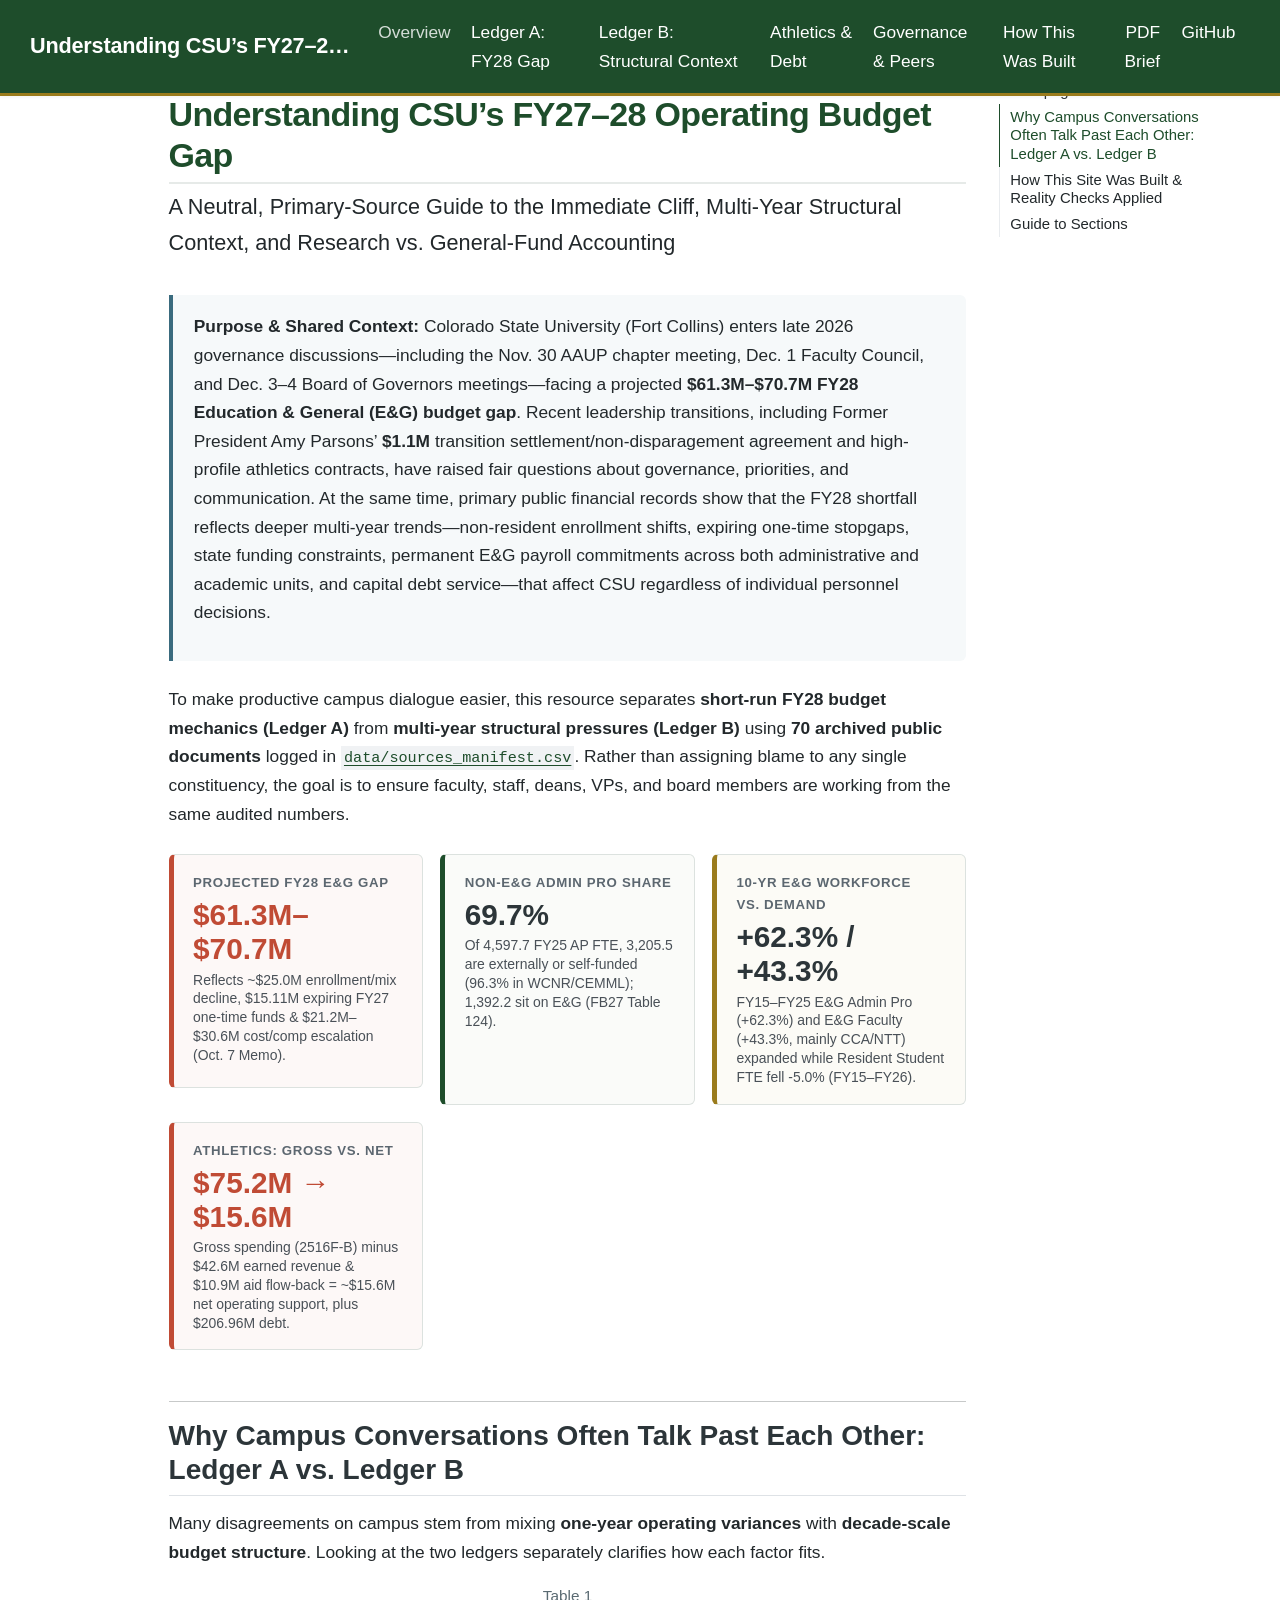
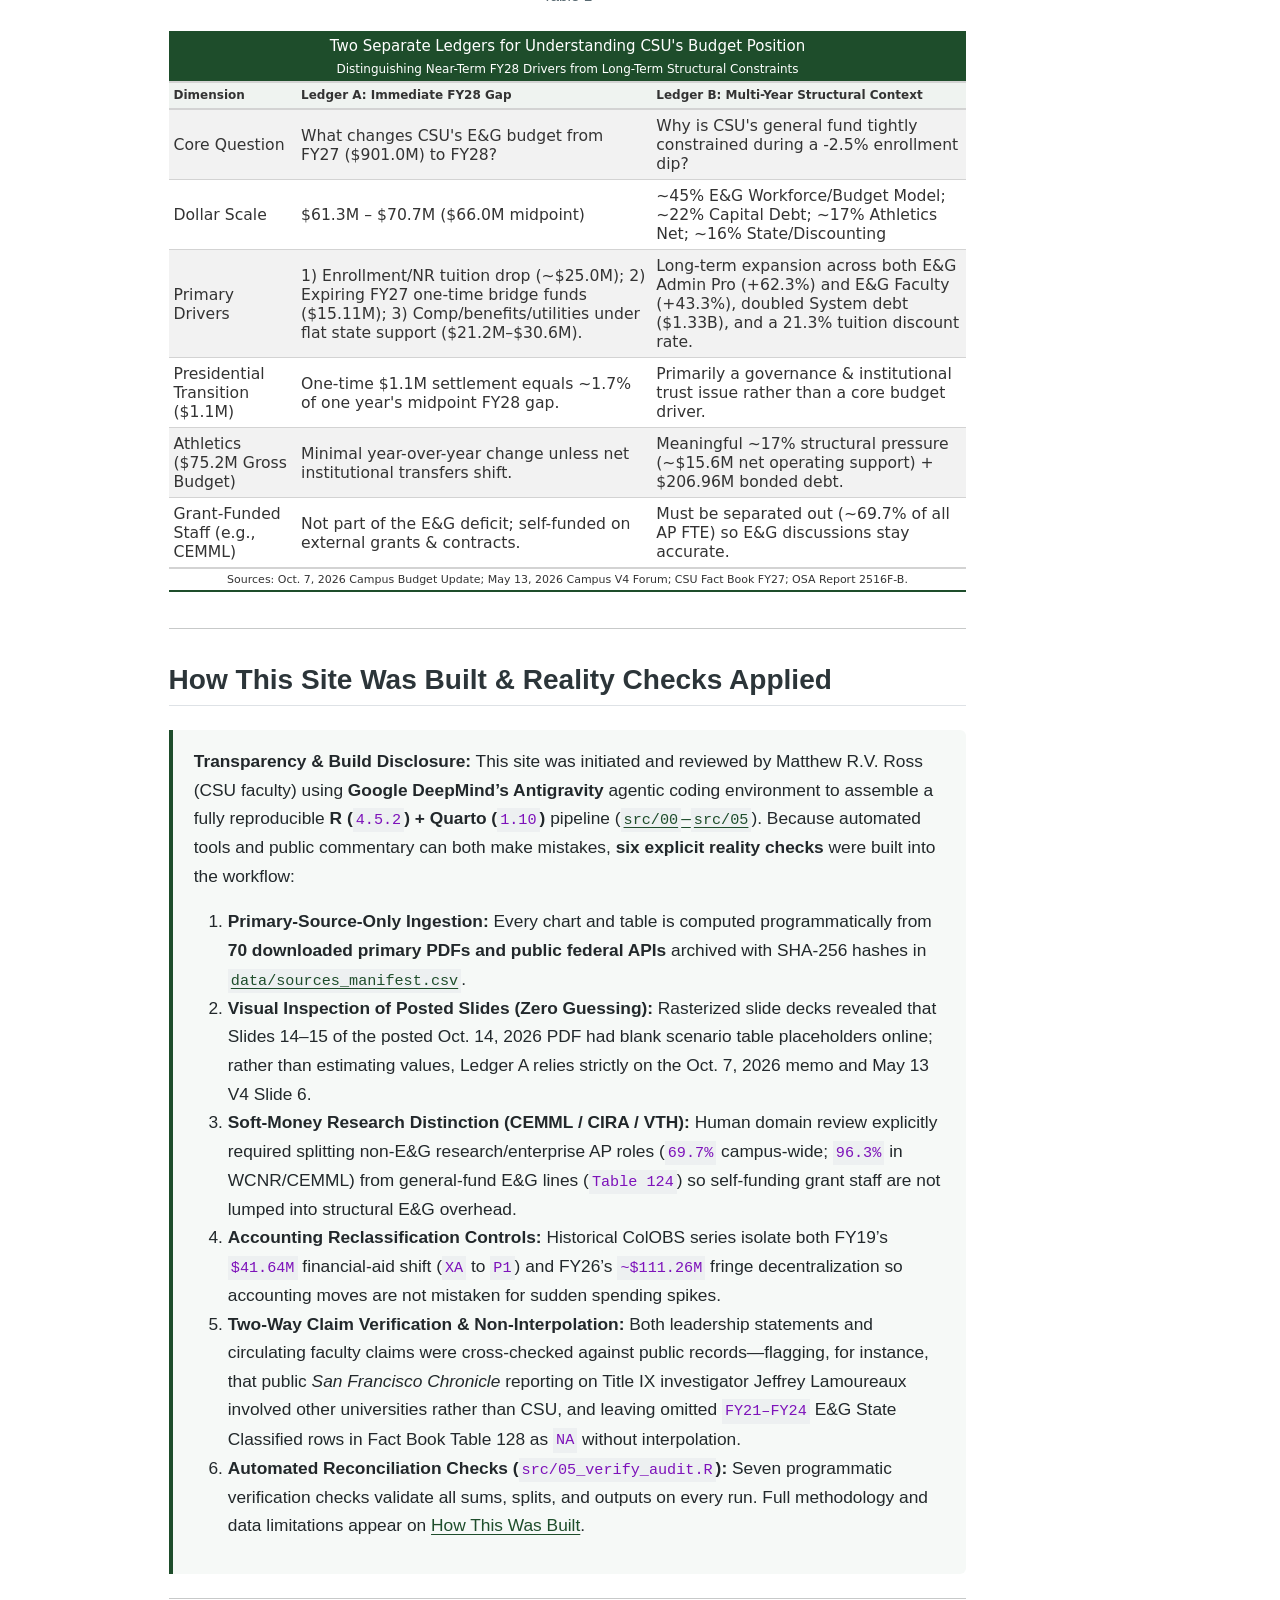
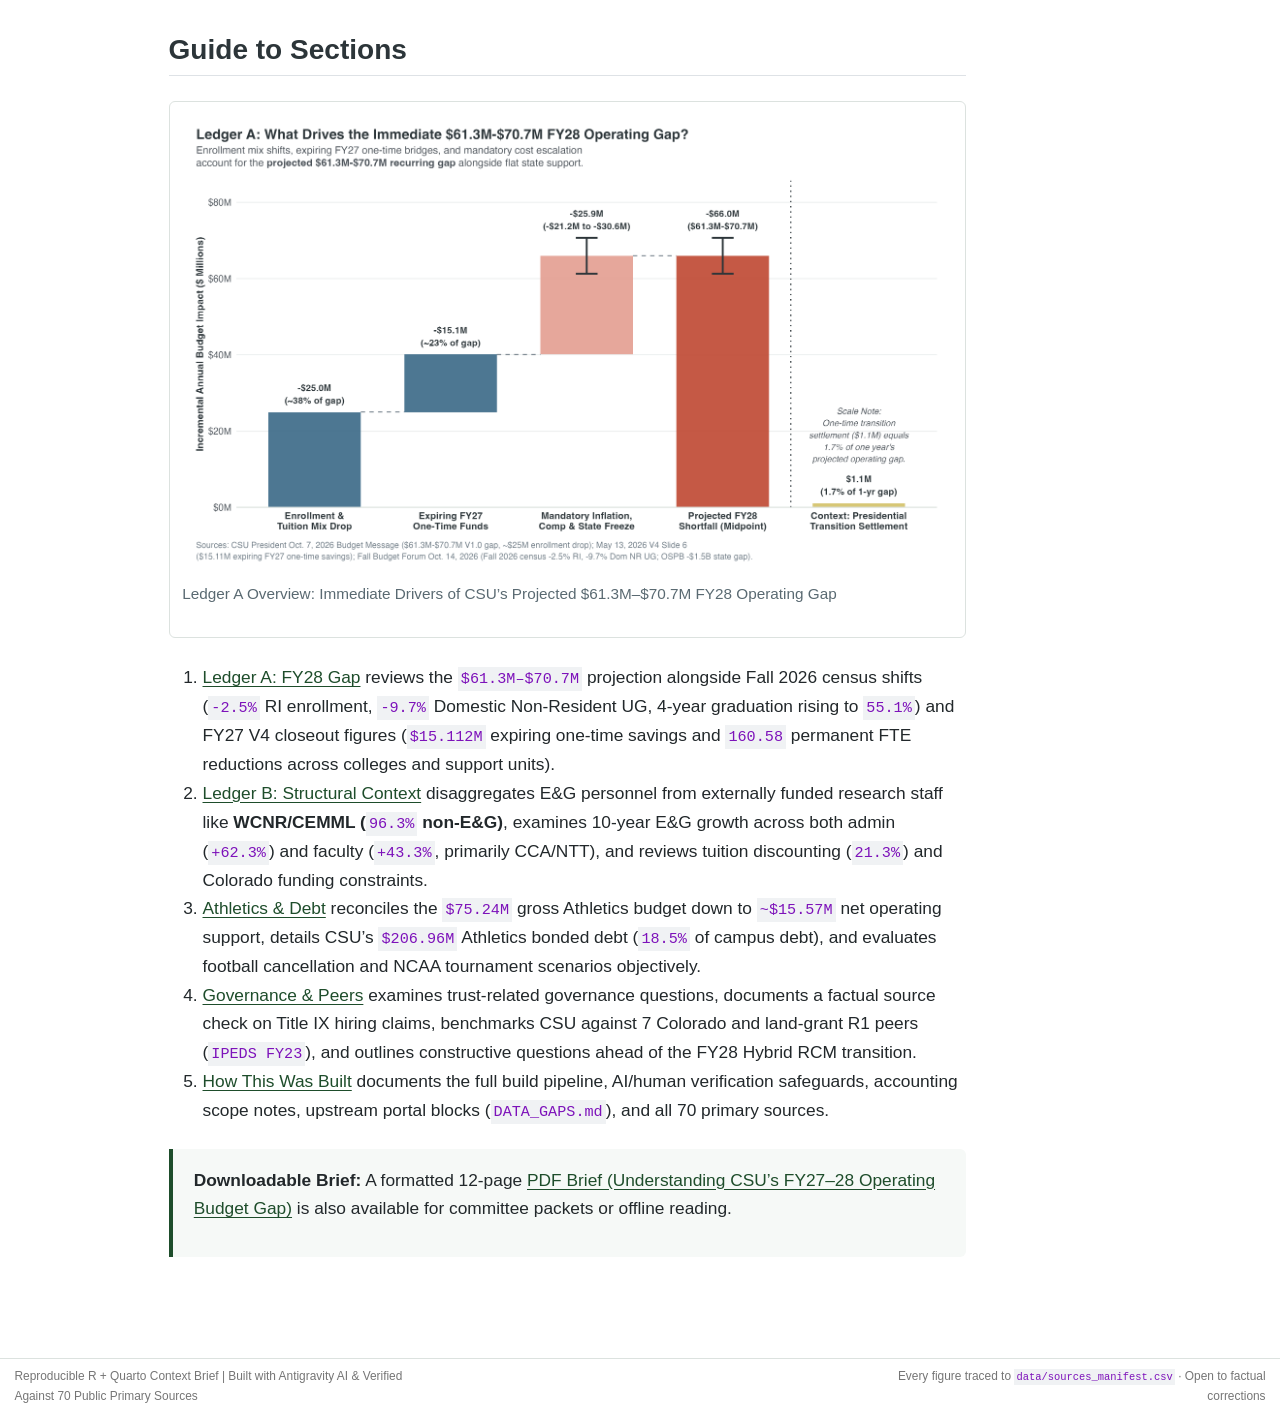
==== docs/index.html @ e3847c72 "Initial commit: CSU FY27-28 budget context site and audit pipeline" ====
<!DOCTYPE html>
<html xmlns="http://www.w3.org/1999/xhtml" lang="en" xml:lang="en"><head>

<meta charset="utf-8">
<meta name="generator" content="quarto-1.10.18">

<meta name="viewport" content="width=device-width, initial-scale=1.0, user-scalable=yes">


<title>Understanding CSU’s FY27–28 Operating Budget Gap – Understanding CSU's FY27–28 Budget Gap</title>
<style>
/* Default styles provided by pandoc.
** See https://pandoc.org/MANUAL.html#variables-for-html for config info.
*/
span.smallcaps{font-variant: small-caps;}
div.columns{display: flex; gap: 1.5em;}
div.column{flex: auto;}
@media screen {
div.columns{gap: min(4vw, 1.5em);}
div.column{overflow-x: auto;}
}
div.hanging-indent{margin-left: 1.5em; text-indent: -1.5em;}
ul.task-list{list-style: none;}
ul.task-list li input[type="checkbox"] {
  width: 0.8em;
  margin: 0 0.8em 0.2em -1em; /* quarto-specific, see https://github.com/quarto-dev/quarto-cli/issues/4556 */ 
  vertical-align: middle;
}
</style>


<script src="site_libs/quarto-nav/quarto-nav.js"></script>
<script src="site_libs/quarto-nav/headroom.min.js"></script>
<script src="site_libs/clipboard/clipboard.min.js"></script>
<script src="site_libs/quarto-search/autocomplete.umd.js"></script>
<script src="site_libs/quarto-search/fuse.min.js"></script>
<script src="site_libs/quarto-search/quarto-search.js"></script>
<meta name="quarto:offset" content="./">
<script src="site_libs/quarto-html/quarto.js" type="module"></script>
<script src="site_libs/quarto-html/tabsets/tabsets.js" type="module"></script>
<script src="site_libs/quarto-html/popper.min.js"></script>
<script src="site_libs/quarto-html/tippy.umd.min.js"></script>
<script src="site_libs/quarto-html/anchor.min.js"></script>
<link href="site_libs/quarto-html/tippy.css" rel="stylesheet">
<link href="site_libs/quarto-html/quarto-syntax-highlighting-64a204ab8560d761af7679ceaba22944.css" rel="stylesheet" id="quarto-text-highlighting-styles">
<script src="site_libs/bootstrap/bootstrap.min.js"></script>
<link href="site_libs/bootstrap/bootstrap-icons.css" rel="stylesheet">
<link href="site_libs/bootstrap/bootstrap-712fc07207195ea870e7a55f04e61b6b.min.css" rel="stylesheet" append-hash="true" id="quarto-bootstrap" data-mode="light">
<script id="quarto-search-options" type="application/json">{
  "location": "navbar",
  "copy-button": false,
  "collapse-after": 3,
  "panel-placement": "end",
  "type": "overlay",
  "limit": 50,
  "keyboard-shortcut": [
    "f",
    "/",
    "s"
  ],
  "show-item-context": false,
  "language": {
    "search-no-results-text": "No results",
    "search-matching-documents-text": "matching documents",
    "search-copy-link-title": "Copy link to search",
    "search-hide-matches-text": "Hide additional matches",
    "search-more-match-text": "more match in this document",
    "search-more-matches-text": "more matches in this document",
    "search-clear-button-title": "Clear",
    "search-text-placeholder": "",
    "search-detached-cancel-button-title": "Cancel",
    "search-submit-button-title": "Submit",
    "search-label": "Search"
  }
}</script>
<style>html{ scroll-behavior: smooth; }</style>
<meta name="robots" content="noindex, nofollow, noarchive, nosnippet, noimageindex">
<meta name="googlebot" content="noindex, nofollow, noarchive, nosnippet, noimageindex">
<meta name="bingbot" content="noindex, nofollow, noarchive, nosnippet">


</head>

<body class="nav-fixed quarto-light">

<div id="quarto-search-results"></div>
  <header id="quarto-header" class="headroom fixed-top">
    <nav class="navbar navbar-expand-lg " data-bs-theme="dark">
      <div class="navbar-container container-fluid">
      <div class="navbar-brand-container mx-auto">
    <a class="navbar-brand" href="./index.html">
    <span class="navbar-title">Understanding CSU’s FY27–28 Budget Gap</span>
    </a>
  </div>
            <div id="quarto-search" class="" title="Search"></div>
          <button class="navbar-toggler" type="button" data-bs-toggle="collapse" data-bs-target="#navbarCollapse" aria-controls="navbarCollapse" role="menu" aria-expanded="false" aria-label="Toggle navigation" onclick="if (window.quartoToggleHeadroom) { window.quartoToggleHeadroom(); }">
  <span class="navbar-toggler-icon"></span>
</button>
          <div class="collapse navbar-collapse" id="navbarCollapse">
            <ul class="navbar-nav navbar-nav-scroll me-auto">
  <li class="nav-item">
    <a class="nav-link active" href="./index.html" aria-current="page"> 
<span class="menu-text">Overview</span></a>
  </li>  
  <li class="nav-item">
    <a class="nav-link" href="./ledger-a-fy28-cliff.html"> 
<span class="menu-text">Ledger A: FY28 Gap</span></a>
  </li>  
  <li class="nav-item">
    <a class="nav-link" href="./ledger-b-structural.html"> 
<span class="menu-text">Ledger B: Structural Context</span></a>
  </li>  
  <li class="nav-item">
    <a class="nav-link" href="./athletics-audit.html"> 
<span class="menu-text">Athletics &amp; Debt</span></a>
  </li>  
  <li class="nav-item">
    <a class="nav-link" href="./governance-and-peers.html"> 
<span class="menu-text">Governance &amp; Peers</span></a>
  </li>  
  <li class="nav-item">
    <a class="nav-link" href="./methodology-sources.html"> 
<span class="menu-text">How This Was Built</span></a>
  </li>  
</ul>
            <ul class="navbar-nav navbar-nav-scroll ms-auto">
  <li class="nav-item">
    <a class="nav-link" href="./outputs/pdf/CSU_Budget_Context_FY27_28.pdf"> <i class="bi bi-file-earmark-pdf" role="img">
</i> 
<span class="menu-text">PDF Brief</span></a>
  </li>  
  <li class="nav-item">
    <a class="nav-link" href="https://github.com/matthewross07/csu_budget_context"> <i class="bi bi-github" role="img">
</i> 
<span class="menu-text">GitHub</span></a>
  </li>  
</ul>
          </div> <!-- /navcollapse -->
            <div class="quarto-navbar-tools">
</div>
      </div> <!-- /container-fluid -->
    </nav>
</header>
<!-- content -->
<div id="quarto-content" class="quarto-container page-columns page-rows-contents page-layout-article page-navbar">
<!-- sidebar -->
<!-- margin-sidebar -->
    <div id="quarto-margin-sidebar" class="sidebar margin-sidebar">
        <nav id="TOC" role="doc-toc" class="toc-active">
    <h2 id="toc-title">On this page</h2>
   
  <ul>
  <li><a href="#why-campus-conversations-often-talk-past-each-other-ledger-a-vs.-ledger-b" id="toc-why-campus-conversations-often-talk-past-each-other-ledger-a-vs.-ledger-b" class="nav-link active" data-scroll-target="#why-campus-conversations-often-talk-past-each-other-ledger-a-vs.-ledger-b">Why Campus Conversations Often Talk Past Each Other: Ledger A vs.&nbsp;Ledger B</a></li>
  <li><a href="#how-this-site-was-built-reality-checks-applied" id="toc-how-this-site-was-built-reality-checks-applied" class="nav-link" data-scroll-target="#how-this-site-was-built-reality-checks-applied">How This Site Was Built &amp; Reality Checks Applied</a></li>
  <li><a href="#guide-to-sections" id="toc-guide-to-sections" class="nav-link" data-scroll-target="#guide-to-sections">Guide to Sections</a></li>
  </ul>
</nav>
    </div>
<!-- main -->
<main class="content" id="quarto-document-content">

<header id="title-block-header" class="quarto-title-block default">
<div class="quarto-title">
<h1 class="title">Understanding CSU’s FY27–28 Operating Budget Gap</h1>
<p class="subtitle lead">A Neutral, Primary-Source Guide to the Immediate Cliff, Multi-Year Structural Context, and Research vs.&nbsp;General-Fund Accounting</p>
</div>



<div class="quarto-title-meta">

    
  
    
  </div>
  


</header>


<div class="callout-context">
<p><strong>Purpose &amp; Shared Context:</strong> Colorado State University (Fort Collins) enters late 2026 governance discussions—including the Nov.&nbsp;30 AAUP chapter meeting, Dec.&nbsp;1 Faculty Council, and Dec.&nbsp;3–4 Board of Governors meetings—facing a projected <strong>$61.3M–$70.7M FY28 Education &amp; General (E&amp;G) budget gap</strong>. Recent leadership transitions, including Former President Amy Parsons’ <strong>$1.1M</strong> transition settlement/non-disparagement agreement and high-profile athletics contracts, have raised fair questions about governance, priorities, and communication. At the same time, primary public financial records show that the FY28 shortfall reflects deeper multi-year trends—non-resident enrollment shifts, expiring one-time stopgaps, state funding constraints, permanent E&amp;G payroll commitments across both administrative and academic units, and capital debt service—that affect CSU regardless of individual personnel decisions.</p>
</div>
<p>To make productive campus dialogue easier, this resource separates <strong>short-run FY28 budget mechanics (Ledger A)</strong> from <strong>multi-year structural pressures (Ledger B)</strong> using <strong>70 archived public documents</strong> logged in <a href="data/sources_manifest.csv"><code>data/sources_manifest.csv</code></a>. Rather than assigning blame to any single constituency, the goal is to ensure faculty, staff, deans, VPs, and board members are working from the same audited numbers.</p>
<div class="kpi-grid">
<div class="kpi-card alert">
<div class="kpi-label">
Projected FY28 E&amp;G Gap
</div>
<div class="kpi-value">
$61.3M–$70.7M
</div>
<div class="kpi-sub">
Reflects ~$25.0M enrollment/mix decline, $15.11M expiring FY27 one-time funds &amp; $21.2M–$30.6M cost/comp escalation (Oct.&nbsp;7 Memo).
</div>
</div>
<div class="kpi-card">
<div class="kpi-label">
Non-E&amp;G Admin Pro Share
</div>
<div class="kpi-value">
69.7%
</div>
<div class="kpi-sub">
Of 4,597.7 FY25 AP FTE, 3,205.5 are externally or self-funded (96.3% in WCNR/CEMML); 1,392.2 sit on E&amp;G (FB27 Table 124).
</div>
</div>
<div class="kpi-card gold">
<div class="kpi-label">
10-Yr E&amp;G Workforce vs.&nbsp;Demand
</div>
<div class="kpi-value">
+62.3% / +43.3%
</div>
<div class="kpi-sub">
FY15–FY25 E&amp;G Admin Pro (+62.3%) and E&amp;G Faculty (+43.3%, mainly CCA/NTT) expanded while Resident Student FTE fell -5.0% (FY15–FY26).
</div>
</div>
<div class="kpi-card alert">
<div class="kpi-label">
Athletics: Gross vs.&nbsp;Net
</div>
<div class="kpi-value">
$75.2M → $15.6M
</div>
<div class="kpi-sub">
Gross spending (2516F-B) minus $42.6M earned revenue &amp; $10.9M aid flow-back = ~$15.6M net operating support, plus $206.96M debt.
</div>
</div>
</div>
<hr>
<section id="why-campus-conversations-often-talk-past-each-other-ledger-a-vs.-ledger-b" class="level2">
<h2 class="anchored" data-anchor-id="why-campus-conversations-often-talk-past-each-other-ledger-a-vs.-ledger-b">Why Campus Conversations Often Talk Past Each Other: Ledger A vs.&nbsp;Ledger B</h2>
<p>Many disagreements on campus stem from mixing <strong>one-year operating variances</strong> with <strong>decade-scale budget structure</strong>. Looking at the two ledgers separately clarifies how each factor fits.</p>
<div class="cell">
<div id="tbl-two-ledgers" class="cell quarto-float quarto-figure quarto-figure-center anchored">
<figure class="quarto-float quarto-float-tbl figure">
<figcaption class="quarto-float-caption-top quarto-float-caption quarto-float-tbl quarto-uncaptioned" id="tbl-two-ledgers-caption-0ceaefa1-69ba-4598-a22c-09a6ac19f8ca">
Table&nbsp;1
</figcaption>
<div aria-describedby="tbl-two-ledgers-caption-0ceaefa1-69ba-4598-a22c-09a6ac19f8ca">
<div class="cell-output-display">
<div id="wosdbuudyz" style="padding-left:0px;padding-right:0px;padding-top:10px;padding-bottom:10px;overflow-x:auto;overflow-y:auto;width:auto;height:auto;">
<style>#wosdbuudyz table {
  font-family: system-ui, 'Segoe UI', Roboto, Helvetica, Arial, sans-serif, 'Apple Color Emoji', 'Segoe UI Emoji', 'Segoe UI Symbol', 'Noto Color Emoji';
  -webkit-font-smoothing: antialiased;
  -moz-osx-font-smoothing: grayscale;
}

#wosdbuudyz thead, #wosdbuudyz tbody, #wosdbuudyz tfoot, #wosdbuudyz tr, #wosdbuudyz td, #wosdbuudyz th {
  border-style: none;
}

#wosdbuudyz p {
  margin: 0;
  padding: 0;
}

#wosdbuudyz .gt_table {
  display: table;
  border-collapse: collapse;
  line-height: normal;
  margin-left: auto;
  margin-right: auto;
  color: #333333;
  font-size: 13px;
  font-weight: normal;
  font-style: normal;
  background-color: #FFFFFF;
  width: 100%;
  border-top-style: solid;
  border-top-width: 2px;
  border-top-color: #1E4D2B;
  border-right-style: none;
  border-right-width: 2px;
  border-right-color: #D3D3D3;
  border-bottom-style: solid;
  border-bottom-width: 2px;
  border-bottom-color: #1E4D2B;
  border-left-style: none;
  border-left-width: 2px;
  border-left-color: #D3D3D3;
}

#wosdbuudyz .gt_caption {
  padding-top: 4px;
  padding-bottom: 4px;
}

#wosdbuudyz .gt_title {
  color: #FFFFFF;
  font-size: 15px;
  font-weight: bold;
  padding-top: 4px;
  padding-bottom: 4px;
  padding-left: 5px;
  padding-right: 5px;
  border-bottom-color: #FFFFFF;
  border-bottom-width: 0;
}

#wosdbuudyz .gt_subtitle {
  color: #FFFFFF;
  font-size: 12px;
  font-weight: initial;
  padding-top: 3px;
  padding-bottom: 5px;
  padding-left: 5px;
  padding-right: 5px;
  border-top-color: #FFFFFF;
  border-top-width: 0;
}

#wosdbuudyz .gt_heading {
  background-color: #1E4D2B;
  text-align: center;
  border-bottom-color: #FFFFFF;
  border-left-style: none;
  border-left-width: 1px;
  border-left-color: #D3D3D3;
  border-right-style: none;
  border-right-width: 1px;
  border-right-color: #D3D3D3;
}

#wosdbuudyz .gt_bottom_border {
  border-bottom-style: solid;
  border-bottom-width: 2px;
  border-bottom-color: #D3D3D3;
}

#wosdbuudyz .gt_col_headings {
  border-top-style: solid;
  border-top-width: 2px;
  border-top-color: #D3D3D3;
  border-bottom-style: solid;
  border-bottom-width: 2px;
  border-bottom-color: #D3D3D3;
  border-left-style: none;
  border-left-width: 1px;
  border-left-color: #D3D3D3;
  border-right-style: none;
  border-right-width: 1px;
  border-right-color: #D3D3D3;
}

#wosdbuudyz .gt_col_heading {
  color: #333333;
  background-color: #EFF3F0;
  font-size: 12px;
  font-weight: bold;
  text-transform: inherit;
  border-left-style: none;
  border-left-width: 1px;
  border-left-color: #D3D3D3;
  border-right-style: none;
  border-right-width: 1px;
  border-right-color: #D3D3D3;
  vertical-align: bottom;
  padding-top: 5px;
  padding-bottom: 6px;
  padding-left: 5px;
  padding-right: 5px;
  overflow-x: hidden;
}

#wosdbuudyz .gt_column_spanner_outer {
  color: #333333;
  background-color: #EFF3F0;
  font-size: 12px;
  font-weight: bold;
  text-transform: inherit;
  padding-top: 0;
  padding-bottom: 0;
  padding-left: 4px;
  padding-right: 4px;
}

#wosdbuudyz .gt_column_spanner_outer:first-child {
  padding-left: 0;
}

#wosdbuudyz .gt_column_spanner_outer:last-child {
  padding-right: 0;
}

#wosdbuudyz .gt_column_spanner {
  border-bottom-style: solid;
  border-bottom-width: 2px;
  border-bottom-color: #D3D3D3;
  vertical-align: bottom;
  padding-top: 5px;
  padding-bottom: 5px;
  overflow-x: hidden;
  display: inline-block;
  width: 100%;
}

#wosdbuudyz .gt_spanner_row {
  border-bottom-style: hidden;
}

#wosdbuudyz .gt_group_heading {
  padding-top: 8px;
  padding-bottom: 8px;
  padding-left: 5px;
  padding-right: 5px;
  color: #333333;
  background-color: #FFFFFF;
  font-size: 100%;
  font-weight: initial;
  text-transform: inherit;
  border-top-style: solid;
  border-top-width: 2px;
  border-top-color: #D3D3D3;
  border-bottom-style: solid;
  border-bottom-width: 2px;
  border-bottom-color: #D3D3D3;
  border-left-style: none;
  border-left-width: 1px;
  border-left-color: #D3D3D3;
  border-right-style: none;
  border-right-width: 1px;
  border-right-color: #D3D3D3;
  vertical-align: middle;
  text-align: left;
}

#wosdbuudyz .gt_empty_group_heading {
  padding: 0.5px;
  color: #333333;
  background-color: #FFFFFF;
  font-size: 100%;
  font-weight: initial;
  border-top-style: solid;
  border-top-width: 2px;
  border-top-color: #D3D3D3;
  border-bottom-style: solid;
  border-bottom-width: 2px;
  border-bottom-color: #D3D3D3;
  vertical-align: middle;
}

#wosdbuudyz .gt_from_md > :first-child {
  margin-top: 0;
}

#wosdbuudyz .gt_from_md > :last-child {
  margin-bottom: 0;
}

#wosdbuudyz .gt_row {
  padding-top: 6px;
  padding-bottom: 6px;
  padding-left: 5px;
  padding-right: 5px;
  margin: 10px;
  border-top-style: solid;
  border-top-width: 1px;
  border-top-color: #D3D3D3;
  border-left-style: none;
  border-left-width: 1px;
  border-left-color: #D3D3D3;
  border-right-style: none;
  border-right-width: 1px;
  border-right-color: #D3D3D3;
  vertical-align: middle;
  overflow-x: hidden;
}

#wosdbuudyz .gt_stub {
  color: #333333;
  background-color: #FFFFFF;
  font-size: 100%;
  font-weight: initial;
  text-transform: inherit;
  border-right-style: solid;
  border-right-width: 2px;
  border-right-color: #D3D3D3;
  padding-left: 5px;
  padding-right: 5px;
}

#wosdbuudyz .gt_stub_row_group {
  color: #333333;
  background-color: #FFFFFF;
  font-size: 100%;
  font-weight: initial;
  text-transform: inherit;
  border-right-style: solid;
  border-right-width: 2px;
  border-right-color: #D3D3D3;
  padding-left: 5px;
  padding-right: 5px;
  vertical-align: top;
}

#wosdbuudyz .gt_row_group_first td {
  border-top-width: 2px;
}

#wosdbuudyz .gt_row_group_first th {
  border-top-width: 2px;
}

#wosdbuudyz .gt_summary_row {
  color: #333333;
  background-color: #FFFFFF;
  text-transform: inherit;
  padding-top: 8px;
  padding-bottom: 8px;
  padding-left: 5px;
  padding-right: 5px;
}

#wosdbuudyz .gt_first_summary_row {
  border-top-style: solid;
  border-top-color: #D3D3D3;
}

#wosdbuudyz .gt_first_summary_row.thick {
  border-top-width: 2px;
}

#wosdbuudyz .gt_last_summary_row {
  padding-top: 8px;
  padding-bottom: 8px;
  padding-left: 5px;
  padding-right: 5px;
  border-bottom-style: solid;
  border-bottom-width: 2px;
  border-bottom-color: #D3D3D3;
}

#wosdbuudyz .gt_grand_summary_row {
  color: #333333;
  background-color: #FFFFFF;
  text-transform: inherit;
  padding-top: 8px;
  padding-bottom: 8px;
  padding-left: 5px;
  padding-right: 5px;
}

#wosdbuudyz .gt_first_grand_summary_row {
  padding-top: 8px;
  padding-bottom: 8px;
  padding-left: 5px;
  padding-right: 5px;
  border-top-style: double;
  border-top-width: 6px;
  border-top-color: #D3D3D3;
}

#wosdbuudyz .gt_last_grand_summary_row_top {
  padding-top: 8px;
  padding-bottom: 8px;
  padding-left: 5px;
  padding-right: 5px;
  border-bottom-style: double;
  border-bottom-width: 6px;
  border-bottom-color: #D3D3D3;
}

#wosdbuudyz .gt_striped {
  background-color: rgba(128, 128, 128, 0.05);
}

#wosdbuudyz .gt_table_body {
  border-top-style: solid;
  border-top-width: 2px;
  border-top-color: #D3D3D3;
  border-bottom-style: solid;
  border-bottom-width: 2px;
  border-bottom-color: #D3D3D3;
}

#wosdbuudyz .gt_footnotes {
  color: #333333;
  background-color: #FFFFFF;
  border-bottom-style: none;
  border-bottom-width: 2px;
  border-bottom-color: #D3D3D3;
  border-left-style: none;
  border-left-width: 2px;
  border-left-color: #D3D3D3;
  border-right-style: none;
  border-right-width: 2px;
  border-right-color: #D3D3D3;
}

#wosdbuudyz .gt_footnote {
  margin: 0px;
  font-size: 90%;
  padding-top: 4px;
  padding-bottom: 4px;
  padding-left: 5px;
  padding-right: 5px;
}

#wosdbuudyz .gt_sourcenotes {
  color: #333333;
  background-color: #FFFFFF;
  border-bottom-style: none;
  border-bottom-width: 2px;
  border-bottom-color: #D3D3D3;
  border-left-style: none;
  border-left-width: 2px;
  border-left-color: #D3D3D3;
  border-right-style: none;
  border-right-width: 2px;
  border-right-color: #D3D3D3;
}

#wosdbuudyz .gt_sourcenote {
  font-size: 11px;
  padding-top: 4px;
  padding-bottom: 4px;
  padding-left: 5px;
  padding-right: 5px;
}

#wosdbuudyz .gt_left {
  text-align: left;
}

#wosdbuudyz .gt_center {
  text-align: center;
}

#wosdbuudyz .gt_right {
  text-align: right;
  font-variant-numeric: tabular-nums;
}

#wosdbuudyz .gt_font_normal {
  font-weight: normal;
}

#wosdbuudyz .gt_font_bold {
  font-weight: bold;
}

#wosdbuudyz .gt_font_italic {
  font-style: italic;
}

#wosdbuudyz .gt_super {
  font-size: 65%;
}

#wosdbuudyz .gt_footnote_marks {
  font-size: 75%;
  vertical-align: 0.4em;
  position: initial;
}

#wosdbuudyz .gt_asterisk {
  font-size: 100%;
  vertical-align: 0;
}

#wosdbuudyz .gt_indent_1 {
  text-indent: 5px;
}

#wosdbuudyz .gt_indent_2 {
  text-indent: 10px;
}

#wosdbuudyz .gt_indent_3 {
  text-indent: 15px;
}

#wosdbuudyz .gt_indent_4 {
  text-indent: 20px;
}

#wosdbuudyz .gt_indent_5 {
  text-indent: 25px;
}

#wosdbuudyz .katex-display {
  display: inline-flex !important;
  margin-bottom: 0.75em !important;
}

#wosdbuudyz div.Reactable > div.rt-table > div.rt-thead > div.rt-tr.rt-tr-group-header > div.rt-th-group:after {
  height: 0px !important;
}
</style>

<table class="gt_table caption-top table table-sm table-striped small" data-quarto-bootstrap="false">
<thead>
<tr class="gt_heading header">
<td colspan="3" class="gt_heading gt_title gt_font_normal">Two Separate Ledgers for Understanding CSU's Budget Position</td>
</tr>
<tr class="gt_heading even">
<td colspan="3" class="gt_heading gt_subtitle gt_font_normal gt_bottom_border">Distinguishing Near-Term FY28 Drivers from Long-Term Structural Constraints</td>
</tr>
<tr class="gt_col_headings header">
<th id="Dimension" class="gt_col_heading gt_columns_bottom_border gt_left" data-quarto-table-cell-role="th" scope="col">Dimension</th>
<th id="Ledger-A:-Immediate-FY28-Gap" class="gt_col_heading gt_columns_bottom_border gt_left" data-quarto-table-cell-role="th" scope="col">Ledger A: Immediate FY28 Gap</th>
<th id="Ledger-B:-Multi-Year-Structural-Context" class="gt_col_heading gt_columns_bottom_border gt_left" data-quarto-table-cell-role="th" scope="col">Ledger B: Multi-Year Structural Context</th>
</tr>
</thead>
<tbody class="gt_table_body">
<tr class="odd">
<td class="gt_row gt_left" headers="Dimension">Core Question</td>
<td class="gt_row gt_left" headers="Ledger-A:-Immediate-FY28-Gap">What changes CSU's E&amp;G budget from FY27 ($901.0M) to FY28?</td>
<td class="gt_row gt_left" headers="Ledger-B:-Multi-Year-Structural-Context">Why is CSU's general fund tightly constrained during a -2.5% enrollment dip?</td>
</tr>
<tr class="even">
<td class="gt_row gt_left" headers="Dimension">Dollar Scale</td>
<td class="gt_row gt_left" headers="Ledger-A:-Immediate-FY28-Gap">$61.3M – $70.7M ($66.0M midpoint)</td>
<td class="gt_row gt_left" headers="Ledger-B:-Multi-Year-Structural-Context">~45% E&amp;G Workforce/Budget Model; ~22% Capital Debt; ~17% Athletics Net; ~16% State/Discounting</td>
</tr>
<tr class="odd">
<td class="gt_row gt_left" headers="Dimension">Primary Drivers</td>
<td class="gt_row gt_left" headers="Ledger-A:-Immediate-FY28-Gap">1) Enrollment/NR tuition drop (~$25.0M); 2) Expiring FY27 one-time bridge funds ($15.11M); 3) Comp/benefits/utilities under flat state support ($21.2M–$30.6M).</td>
<td class="gt_row gt_left" headers="Ledger-B:-Multi-Year-Structural-Context">Long-term expansion across both E&amp;G Admin Pro (+62.3%) and E&amp;G Faculty (+43.3%), doubled System debt ($1.33B), and a 21.3% tuition discount rate.</td>
</tr>
<tr class="even">
<td class="gt_row gt_left" headers="Dimension">Presidential Transition ($1.1M)</td>
<td class="gt_row gt_left" headers="Ledger-A:-Immediate-FY28-Gap">One-time $1.1M settlement equals ~1.7% of one year's midpoint FY28 gap.</td>
<td class="gt_row gt_left" headers="Ledger-B:-Multi-Year-Structural-Context">Primarily a governance &amp; institutional trust issue rather than a core budget driver.</td>
</tr>
<tr class="odd">
<td class="gt_row gt_left" headers="Dimension">Athletics ($75.2M Gross Budget)</td>
<td class="gt_row gt_left" headers="Ledger-A:-Immediate-FY28-Gap">Minimal year-over-year change unless net institutional transfers shift.</td>
<td class="gt_row gt_left" headers="Ledger-B:-Multi-Year-Structural-Context">Meaningful ~17% structural pressure (~$15.6M net operating support) + $206.96M bonded debt.</td>
</tr>
<tr class="even">
<td class="gt_row gt_left" headers="Dimension">Grant-Funded Staff (e.g., CEMML)</td>
<td class="gt_row gt_left" headers="Ledger-A:-Immediate-FY28-Gap">Not part of the E&amp;G deficit; self-funded on external grants &amp; contracts.</td>
<td class="gt_row gt_left" headers="Ledger-B:-Multi-Year-Structural-Context">Must be separated out (~69.7% of all AP FTE) so E&amp;G discussions stay accurate.</td>
</tr>
</tbody><tfoot>
<tr class="gt_sourcenotes odd">
<td colspan="3" class="gt_sourcenote">Sources: Oct. 7, 2026 Campus Budget Update; May 13, 2026 Campus V4 Forum; CSU Fact Book FY27; OSA Report 2516F-B.</td>
</tr>
</tfoot>

</table>

</div>
</div>
</div>
</figure>
</div>
</div>
<hr>
</section>
<section id="how-this-site-was-built-reality-checks-applied" class="level2">
<h2 class="anchored" data-anchor-id="how-this-site-was-built-reality-checks-applied">How This Site Was Built &amp; Reality Checks Applied</h2>
<div class="callout-audit">
<p><strong>Transparency &amp; Build Disclosure:</strong> This site was initiated and reviewed by Matthew R.V. Ross (CSU faculty) using <strong>Google DeepMind’s Antigravity</strong> agentic coding environment to assemble a fully reproducible <strong>R (<code>4.5.2</code>) + Quarto (<code>1.10</code>)</strong> pipeline (<a href="./methodology-sources.html"><code>src/00</code>–<code>src/05</code></a>). Because automated tools and public commentary can both make mistakes, <strong>six explicit reality checks</strong> were built into the workflow:</p>
<ol type="1">
<li><strong>Primary-Source-Only Ingestion:</strong> Every chart and table is computed programmatically from <strong>70 downloaded primary PDFs and public federal APIs</strong> archived with SHA-256 hashes in <a href="data/sources_manifest.csv"><code>data/sources_manifest.csv</code></a>.</li>
<li><strong>Visual Inspection of Posted Slides (Zero Guessing):</strong> Rasterized slide decks revealed that Slides 14–15 of the posted Oct.&nbsp;14, 2026 PDF had blank scenario table placeholders online; rather than estimating values, Ledger A relies strictly on the Oct.&nbsp;7, 2026 memo and May 13 V4 Slide 6.</li>
<li><strong>Soft-Money Research Distinction (CEMML / CIRA / VTH):</strong> Human domain review explicitly required splitting non-E&amp;G research/enterprise AP roles (<code>69.7%</code> campus-wide; <code>96.3%</code> in WCNR/CEMML) from general-fund E&amp;G lines (<code>Table 124</code>) so self-funding grant staff are not lumped into structural E&amp;G overhead.</li>
<li><strong>Accounting Reclassification Controls:</strong> Historical ColOBS series isolate both FY19’s <code>$41.64M</code> financial-aid shift (<code>XA</code> to <code>P1</code>) and FY26’s <code>~$111.26M</code> fringe decentralization so accounting moves are not mistaken for sudden spending spikes.</li>
<li><strong>Two-Way Claim Verification &amp; Non-Interpolation:</strong> Both leadership statements and circulating faculty claims were cross-checked against public records—flagging, for instance, that public <em>San Francisco Chronicle</em> reporting on Title IX investigator Jeffrey Lamoureaux involved other universities rather than CSU, and leaving omitted <code>FY21–FY24</code> E&amp;G State Classified rows in Fact Book Table 128 as <code>NA</code> without interpolation.</li>
<li><strong>Automated Reconciliation Checks (<code>src/05_verify_audit.R</code>):</strong> Seven programmatic verification checks validate all sums, splits, and outputs on every run. Full methodology and data limitations appear on <strong><a href="./methodology-sources.html">How This Was Built</a></strong>.</li>
</ol>
</div>
<hr>
</section>
<section id="guide-to-sections" class="level2">
<h2 class="anchored" data-anchor-id="guide-to-sections">Guide to Sections</h2>
<div class="figure-panel">
<div class="quarto-figure quarto-figure-center">
<figure class="figure">
<p><img src="outputs/figures/fig01_fy28_shortfall_bridge.png" class="img-fluid figure-img" style="width:100.0%"></p>
<figcaption>Ledger A Overview: Immediate Drivers of CSU’s Projected $61.3M–$70.7M FY28 Operating Gap</figcaption>
</figure>
</div>
</div>
<ol type="1">
<li><strong><a href="./ledger-a-fy28-cliff.html">Ledger A: FY28 Gap</a></strong> reviews the <code>$61.3M–$70.7M</code> projection alongside Fall 2026 census shifts (<code>-2.5%</code> RI enrollment, <code>-9.7%</code> Domestic Non-Resident UG, 4-year graduation rising to <code>55.1%</code>) and FY27 V4 closeout figures (<code>$15.112M</code> expiring one-time savings and <code>160.58</code> permanent FTE reductions across colleges and support units).</li>
<li><strong><a href="./ledger-b-structural.html">Ledger B: Structural Context</a></strong> disaggregates E&amp;G personnel from externally funded research staff like <strong>WCNR/CEMML (<code>96.3%</code> non-E&amp;G)</strong>, examines 10-year E&amp;G growth across both admin (<code>+62.3%</code>) and faculty (<code>+43.3%</code>, primarily CCA/NTT), and reviews tuition discounting (<code>21.3%</code>) and Colorado funding constraints.</li>
<li><strong><a href="./athletics-audit.html">Athletics &amp; Debt</a></strong> reconciles the <code>$75.24M</code> gross Athletics budget down to <code>~$15.57M</code> net operating support, details CSU’s <code>$206.96M</code> Athletics bonded debt (<code>18.5%</code> of campus debt), and evaluates football cancellation and NCAA tournament scenarios objectively.</li>
<li><strong><a href="./governance-and-peers.html">Governance &amp; Peers</a></strong> examines trust-related governance questions, documents a factual source check on Title IX hiring claims, benchmarks CSU against 7 Colorado and land-grant R1 peers (<code>IPEDS FY23</code>), and outlines constructive questions ahead of the FY28 Hybrid RCM transition.</li>
<li><strong><a href="./methodology-sources.html">How This Was Built</a></strong> documents the full build pipeline, AI/human verification safeguards, accounting scope notes, upstream portal blocks (<code>DATA_GAPS.md</code>), and all 70 primary sources.</li>
</ol>
<div class="callout-audit">
<p><strong>Downloadable Brief:</strong> A formatted 12-page <strong><a href="outputs/pdf/CSU_Budget_Context_FY27_28.pdf">PDF Brief (Understanding CSU’s FY27–28 Operating Budget Gap)</a></strong> is also available for committee packets or offline reading.</p>
</div>


</section>

</main> <!-- /main -->
<script id="quarto-html-after-body" type="application/javascript">
  window.document.addEventListener("DOMContentLoaded", function (event) {
    const icon = "";
    const anchorJS = new window.AnchorJS();
    anchorJS.options = {
      placement: 'right',
      icon: icon
    };
    anchorJS.add('.anchored');
    const isCodeAnnotation = (el) => {
      for (const clz of el.classList) {
        if (clz.startsWith('code-annotation-')) {                     
          return true;
        }
      }
      return false;
    }
    const onCopySuccess = function(e) {
      // button target
      const button = e.trigger;
      // don't keep focus
      button.blur();
      // flash "checked"
      button.classList.add('code-copy-button-checked');
      var currentTitle = button.getAttribute("title");
      button.setAttribute("title", "Copied!");
      let tooltip;
      if (window.bootstrap) {
        button.setAttribute("data-bs-toggle", "tooltip");
        button.setAttribute("data-bs-placement", "left");
        button.setAttribute("data-bs-title", "Copied!");
        tooltip = new bootstrap.Tooltip(button, 
          { trigger: "manual", 
            customClass: "code-copy-button-tooltip",
            offset: [0, -8]});
        tooltip.show();    
      }
      setTimeout(function() {
        if (tooltip) {
          tooltip.hide();
          button.removeAttribute("data-bs-title");
          button.removeAttribute("data-bs-toggle");
          button.removeAttribute("data-bs-placement");
        }
        button.setAttribute("title", currentTitle);
        button.classList.remove('code-copy-button-checked');
      }, 1000);
      // clear code selection
      e.clearSelection();
    }
    const getTextToCopy = function(trigger) {
      const outerScaffold = trigger.parentElement.cloneNode(true);
      const codeEl = outerScaffold.querySelector('code');
      for (const childEl of codeEl.children) {
        if (isCodeAnnotation(childEl)) {
          childEl.remove();
        }
      }
      return codeEl.innerText;
    }
    const clipboard = new window.ClipboardJS('.code-copy-button:not([data-in-quarto-modal])', {
      text: getTextToCopy
    });
    clipboard.on('success', onCopySuccess);
    if (window.document.getElementById('quarto-embedded-source-code-modal')) {
      const clipboardModal = new window.ClipboardJS('.code-copy-button[data-in-quarto-modal]', {
        text: getTextToCopy,
        container: window.document.getElementById('quarto-embedded-source-code-modal')
      });
      clipboardModal.on('success', onCopySuccess);
    }
      var localhostRegex = new RegExp(/^(?:http|https):\/\/localhost\:?[0-9]*\//);
      var mailtoRegex = new RegExp(/^mailto:/);
        var filterRegex = new RegExp('/' + window.location.host + '/');
      var isInternal = (href) => {
          return filterRegex.test(href) || localhostRegex.test(href) || mailtoRegex.test(href);
      }
      // Inspect non-navigation links and adorn them if external
     var links = window.document.querySelectorAll('a[href]:not(.nav-link):not(.navbar-brand):not(.toc-action):not(.sidebar-link):not(.sidebar-item-toggle):not(.pagination-link):not(.no-external):not([aria-hidden]):not(.dropdown-item):not(.quarto-navigation-tool):not(.about-link)');
      for (var i=0; i<links.length; i++) {
        const link = links[i];
        if (!isInternal(link.href)) {
          // undo the damage that might have been done by quarto-nav.js in the case of
          // links that we want to consider external
          if (link.dataset.originalHref !== undefined) {
            link.href = link.dataset.originalHref;
          }
        }
      }
    function tippyHover(el, contentFn, onTriggerFn, onUntriggerFn) {
      const config = {
        allowHTML: true,
        maxWidth: 500,
        delay: 100,
        arrow: false,
        appendTo: function(el) {
            return el.parentElement;
        },
        interactive: true,
        interactiveBorder: 10,
        theme: 'quarto',
        placement: 'bottom-start',
      };
      if (contentFn) {
        config.content = contentFn;
      }
      if (onTriggerFn) {
        config.onTrigger = onTriggerFn;
      }
      if (onUntriggerFn) {
        config.onUntrigger = onUntriggerFn;
      }
      window.tippy(el, config); 
    }
    const noterefs = window.document.querySelectorAll('a[role="doc-noteref"]');
    for (var i=0; i<noterefs.length; i++) {
      const ref = noterefs[i];
      tippyHover(ref, function() {
        // use id or data attribute instead here
        let href = ref.getAttribute('data-footnote-href') || ref.getAttribute('href');
        try { href = new URL(href).hash; } catch {}
        const id = href.replace(/^#\/?/, "");
        const note = window.document.getElementById(id);
        if (note) {
          return note.innerHTML;
        } else {
          return "";
        }
      });
    }
    const xrefs = window.document.querySelectorAll('a.quarto-xref');
    const processXRef = (id, note) => {
      // Strip column container classes
      const stripColumnClz = (el) => {
        el.classList.remove("page-full", "page-columns");
        if (el.children) {
          for (const child of el.children) {
            stripColumnClz(child);
          }
        }
      }
      stripColumnClz(note)
      if (id === null || id.startsWith('sec-')) {
        // Special case sections, only their first couple elements
        const container = document.createElement("div");
        if (note.children && note.children.length > 2) {
          container.appendChild(note.children[0].cloneNode(true));
          for (let i = 1; i < note.children.length; i++) {
            const child = note.children[i];
            if (child.tagName === "P" && child.innerText === "") {
              continue;
            } else {
              container.appendChild(child.cloneNode(true));
              break;
            }
          }
          if (window.Quarto?.typesetMath) {
            window.Quarto.typesetMath(container);
          }
          return container.innerHTML
        } else {
          if (window.Quarto?.typesetMath) {
            window.Quarto.typesetMath(note);
          }
          return note.innerHTML;
        }
      } else {
        // Remove any anchor links if they are present
        const anchorLink = note.querySelector('a.anchorjs-link');
        if (anchorLink) {
          anchorLink.remove();
        }
        if (window.Quarto?.typesetMath) {
          window.Quarto.typesetMath(note);
        }
        if (note.classList.contains("callout")) {
          return note.outerHTML;
        } else {
          return note.innerHTML;
        }
      }
    }
    for (var i=0; i<xrefs.length; i++) {
      const xref = xrefs[i];
      tippyHover(xref, undefined, function(instance) {
        instance.disable();
        let url = xref.getAttribute('href');
        let hash = undefined; 
        if (url.startsWith('#')) {
          hash = url;
        } else {
          try { hash = new URL(url).hash; } catch {}
        }
        if (hash) {
          const id = hash.replace(/^#\/?/, "");
          const note = window.document.getElementById(id);
          if (note !== null) {
            try {
              const html = processXRef(id, note.cloneNode(true));
              instance.setContent(html);
            } finally {
              instance.enable();
              instance.show();
            }
          } else {
            // See if we can fetch this
            fetch(url.split('#')[0])
            .then(res => res.text())
            .then(html => {
              const parser = new DOMParser();
              const htmlDoc = parser.parseFromString(html, "text/html");
              const note = htmlDoc.getElementById(id);
              if (note !== null) {
                const html = processXRef(id, note);
                instance.setContent(html);
              } 
            }).finally(() => {
              instance.enable();
              instance.show();
            });
          }
        } else {
          // See if we can fetch a full url (with no hash to target)
          // This is a special case and we should probably do some content thinning / targeting
          fetch(url)
          .then(res => res.text())
          .then(html => {
            const parser = new DOMParser();
            const htmlDoc = parser.parseFromString(html, "text/html");
            const note = htmlDoc.querySelector('main.content');
            if (note !== null) {
              // This should only happen for chapter cross references
              // (since there is no id in the URL)
              // remove the first header
              if (note.children.length > 0 && note.children[0].tagName === "HEADER") {
                note.children[0].remove();
              }
              const html = processXRef(null, note);
              instance.setContent(html);
            } 
          }).finally(() => {
            instance.enable();
            instance.show();
          });
        }
      }, function(instance) {
      });
    }
        let selectedAnnoteEl;
        const selectorForAnnotation = ( cell, annotation) => {
          let cellAttr = 'data-code-cell="' + cell + '"';
          let lineAttr = 'data-code-annotation="' +  annotation + '"';
          const selector = 'span[' + cellAttr + '][' + lineAttr + ']';
          return selector;
        }
        const selectCodeLines = (annoteEl) => {
          const doc = window.document;
          const targetCell = annoteEl.getAttribute("data-target-cell");
          const targetAnnotation = annoteEl.getAttribute("data-target-annotation");
          const annoteSpan = window.document.querySelector(selectorForAnnotation(targetCell, targetAnnotation));
          const lines = annoteSpan.getAttribute("data-code-lines").split(",");
          const lineIds = lines.map((line) => {
            return targetCell + "-" + line;
          })
          let top = null;
          let height = null;
          let parent = null;
          if (lineIds.length > 0) {
              //compute the position of the single el (top and bottom and make a div)
              const el = window.document.getElementById(lineIds[0]);
              top = el.offsetTop;
              height = el.offsetHeight;
              parent = el.parentElement.parentElement;
            if (lineIds.length > 1) {
              const lastEl = window.document.getElementById(lineIds[lineIds.length - 1]);
              const bottom = lastEl.offsetTop + lastEl.offsetHeight;
              height = bottom - top;
            }
            if (top !== null && height !== null && parent !== null) {
              // cook up a div (if necessary) and position it 
              let div = window.document.getElementById("code-annotation-line-highlight");
              if (div === null) {
                div = window.document.createElement("div");
                div.setAttribute("id", "code-annotation-line-highlight");
                div.style.position = 'absolute';
                parent.appendChild(div);
              }
              div.style.top = top - 2 + "px";
              div.style.height = height + 4 + "px";
              div.style.left = 0;
              let gutterDiv = window.document.getElementById("code-annotation-line-highlight-gutter");
              if (gutterDiv === null) {
                gutterDiv = window.document.createElement("div");
                gutterDiv.setAttribute("id", "code-annotation-line-highlight-gutter");
                gutterDiv.style.position = 'absolute';
                const codeCell = window.document.getElementById(targetCell);
                const gutter = codeCell.querySelector('.code-annotation-gutter');
                gutter.appendChild(gutterDiv);
              }
              gutterDiv.style.top = top - 2 + "px";
              gutterDiv.style.height = height + 4 + "px";
            }
            selectedAnnoteEl = annoteEl;
          }
        };
        const unselectCodeLines = () => {
          const elementsIds = ["code-annotation-line-highlight", "code-annotation-line-highlight-gutter"];
          elementsIds.forEach((elId) => {
            const div = window.document.getElementById(elId);
            if (div) {
              div.remove();
            }
          });
          selectedAnnoteEl = undefined;
        };
          // Handle positioning of the toggle
      window.addEventListener(
        "resize",
        throttle(() => {
          elRect = undefined;
          if (selectedAnnoteEl) {
            selectCodeLines(selectedAnnoteEl);
          }
        }, 10)
      );
      function throttle(fn, ms) {
      let throttle = false;
      let timer;
        return (...args) => {
          if(!throttle) { // first call gets through
              fn.apply(this, args);
              throttle = true;
          } else { // all the others get throttled
              if(timer) clearTimeout(timer); // cancel #2
              timer = setTimeout(() => {
                fn.apply(this, args);
                timer = throttle = false;
              }, ms);
          }
        };
      }
        // Attach click handler to the DT
        const annoteDls = window.document.querySelectorAll('dt[data-target-cell]');
        for (const annoteDlNode of annoteDls) {
          annoteDlNode.addEventListener('click', (event) => {
            const clickedEl = event.target;
            if (clickedEl !== selectedAnnoteEl) {
              unselectCodeLines();
              const activeEl = window.document.querySelector('dt[data-target-cell].code-annotation-active');
              if (activeEl) {
                activeEl.classList.remove('code-annotation-active');
              }
              selectCodeLines(clickedEl);
              clickedEl.classList.add('code-annotation-active');
            } else {
              // Unselect the line
              unselectCodeLines();
              clickedEl.classList.remove('code-annotation-active');
            }
          });
        }
    const findCites = (el) => {
      const parentEl = el.parentElement;
      if (parentEl) {
        const cites = parentEl.dataset.cites;
        if (cites) {
          return {
            el,
            cites: cites.split(' ')
          };
        } else {
          return findCites(el.parentElement)
        }
      } else {
        return undefined;
      }
    };
    var bibliorefs = window.document.querySelectorAll('a[role="doc-biblioref"]');
    for (var i=0; i<bibliorefs.length; i++) {
      const ref = bibliorefs[i];
      const citeInfo = findCites(ref);
      if (citeInfo) {
        tippyHover(citeInfo.el, function() {
          var popup = window.document.createElement('div');
          citeInfo.cites.forEach(function(cite) {
            var citeDiv = window.document.createElement('div');
            citeDiv.classList.add('hanging-indent');
            citeDiv.classList.add('csl-entry');
            var biblioDiv = window.document.getElementById('ref-' + cite);
            if (biblioDiv) {
              citeDiv.innerHTML = biblioDiv.innerHTML;
            }
            popup.appendChild(citeDiv);
          });
          return popup.innerHTML;
        });
      }
    }
  });
  </script>
</div> <!-- /content -->
<footer class="footer">
  <div class="nav-footer">
    <div class="nav-footer-left">
<p>Reproducible R + Quarto Context Brief | Built with Antigravity AI &amp; Verified Against 70 Public Primary Sources</p>
</div>   
    <div class="nav-footer-center">
      &nbsp;
    </div>
    <div class="nav-footer-right">
<p>Every figure traced to <code>data/sources_manifest.csv</code> · Open to factual corrections</p>
</div>
  </div>
</footer>




<script src="site_libs/quarto-html/zenscroll-min.js"></script>
</body></html>
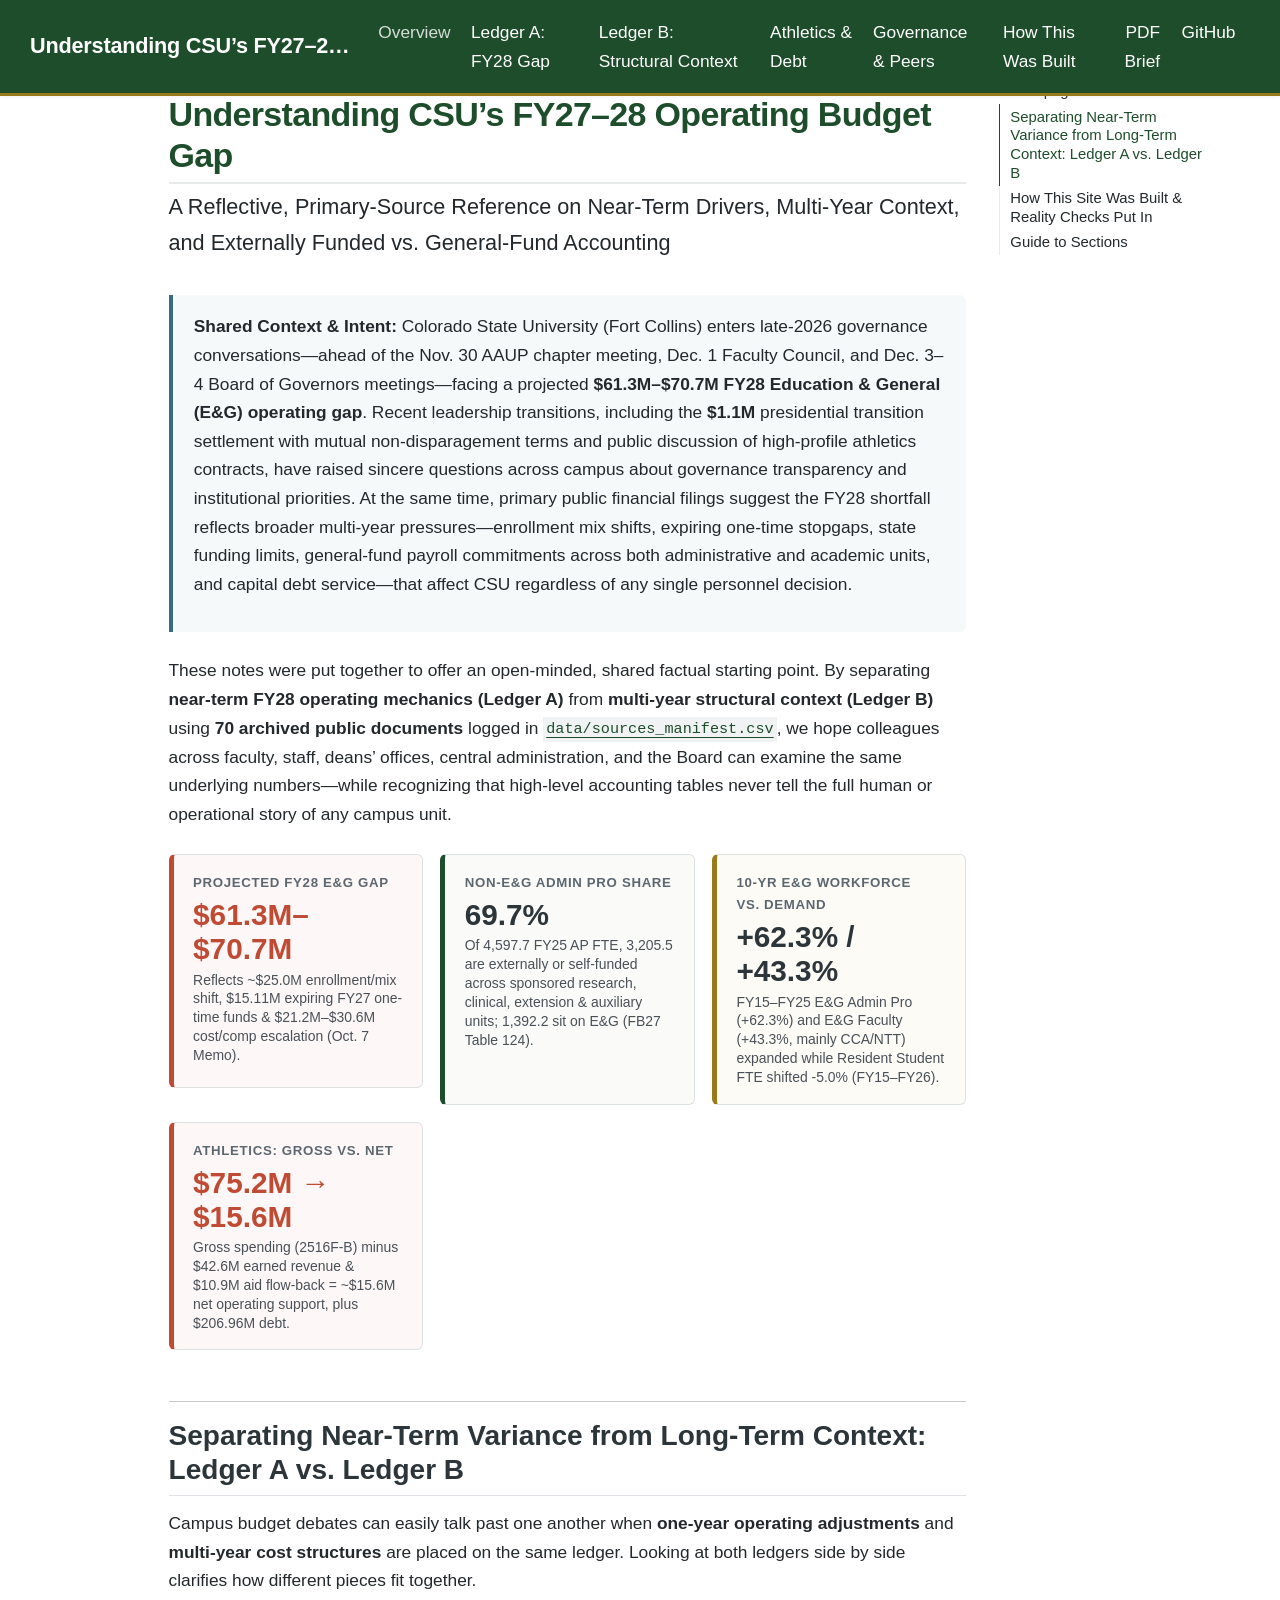
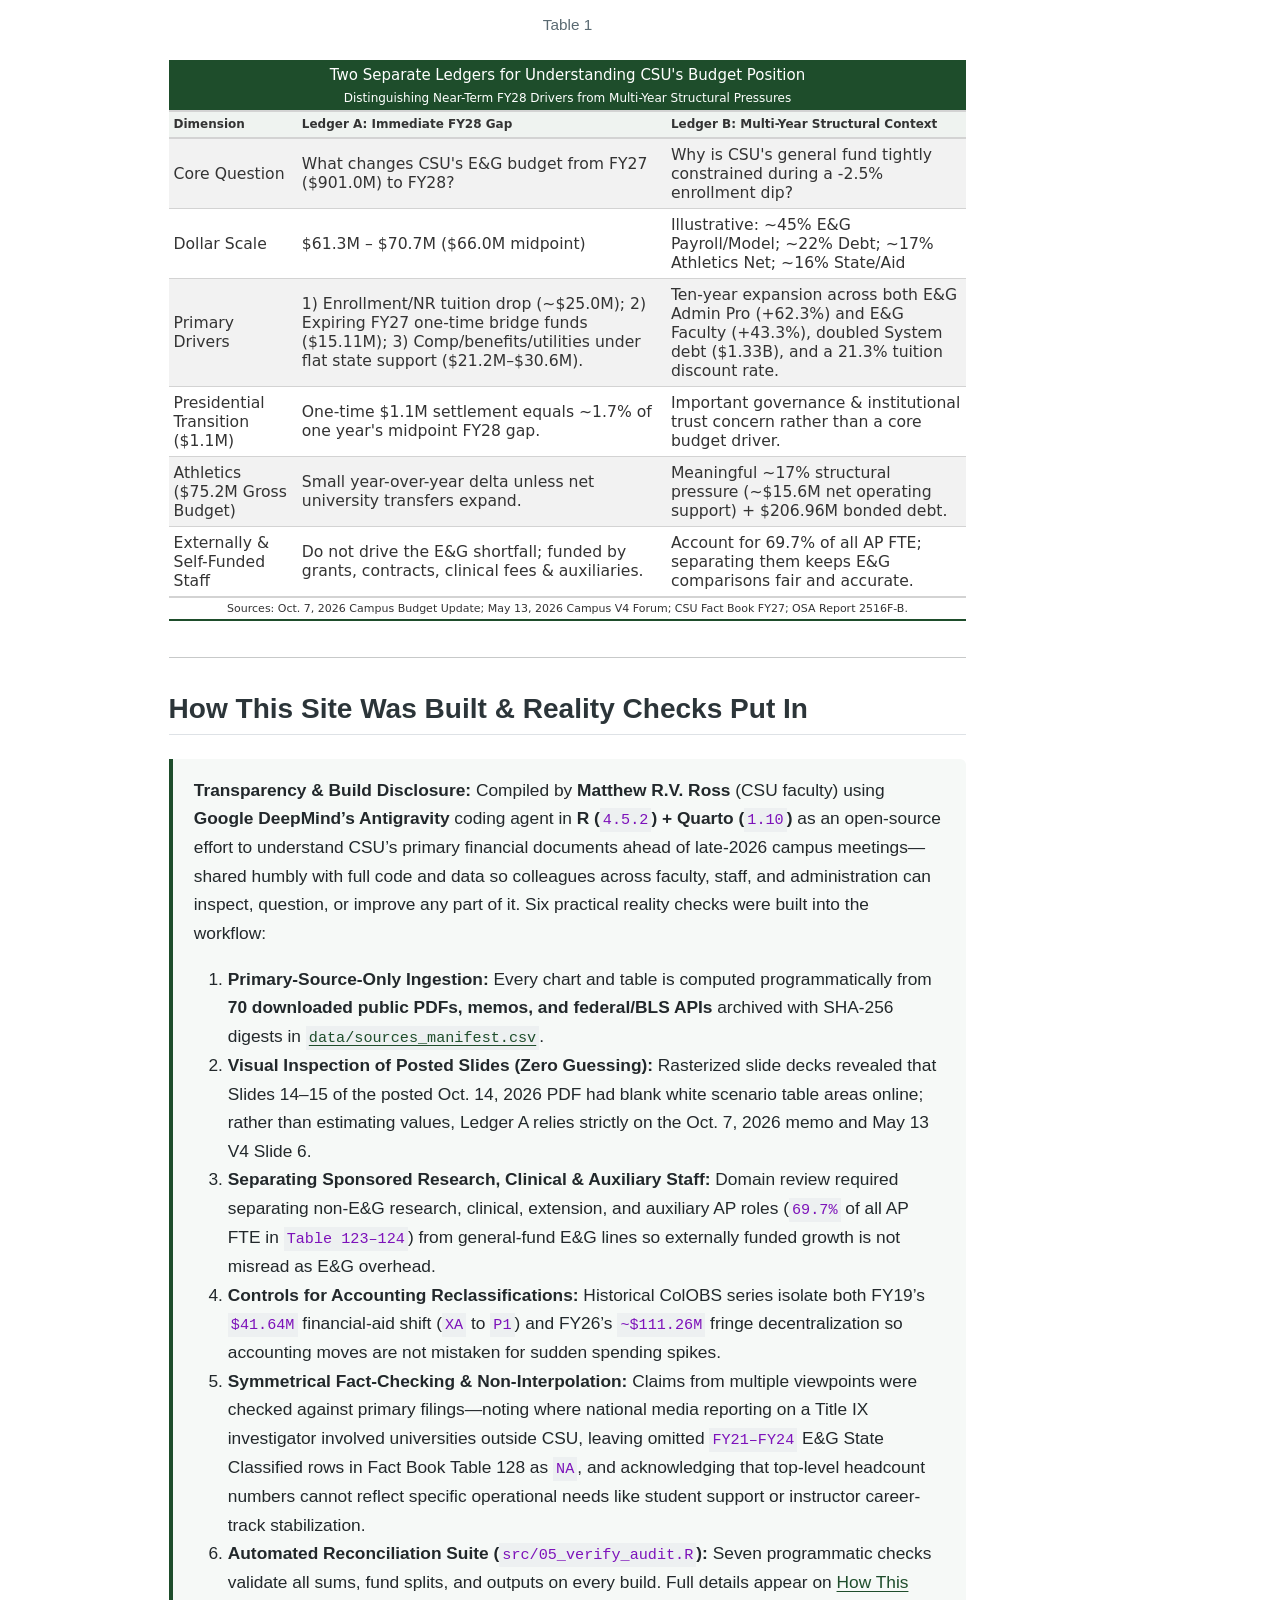
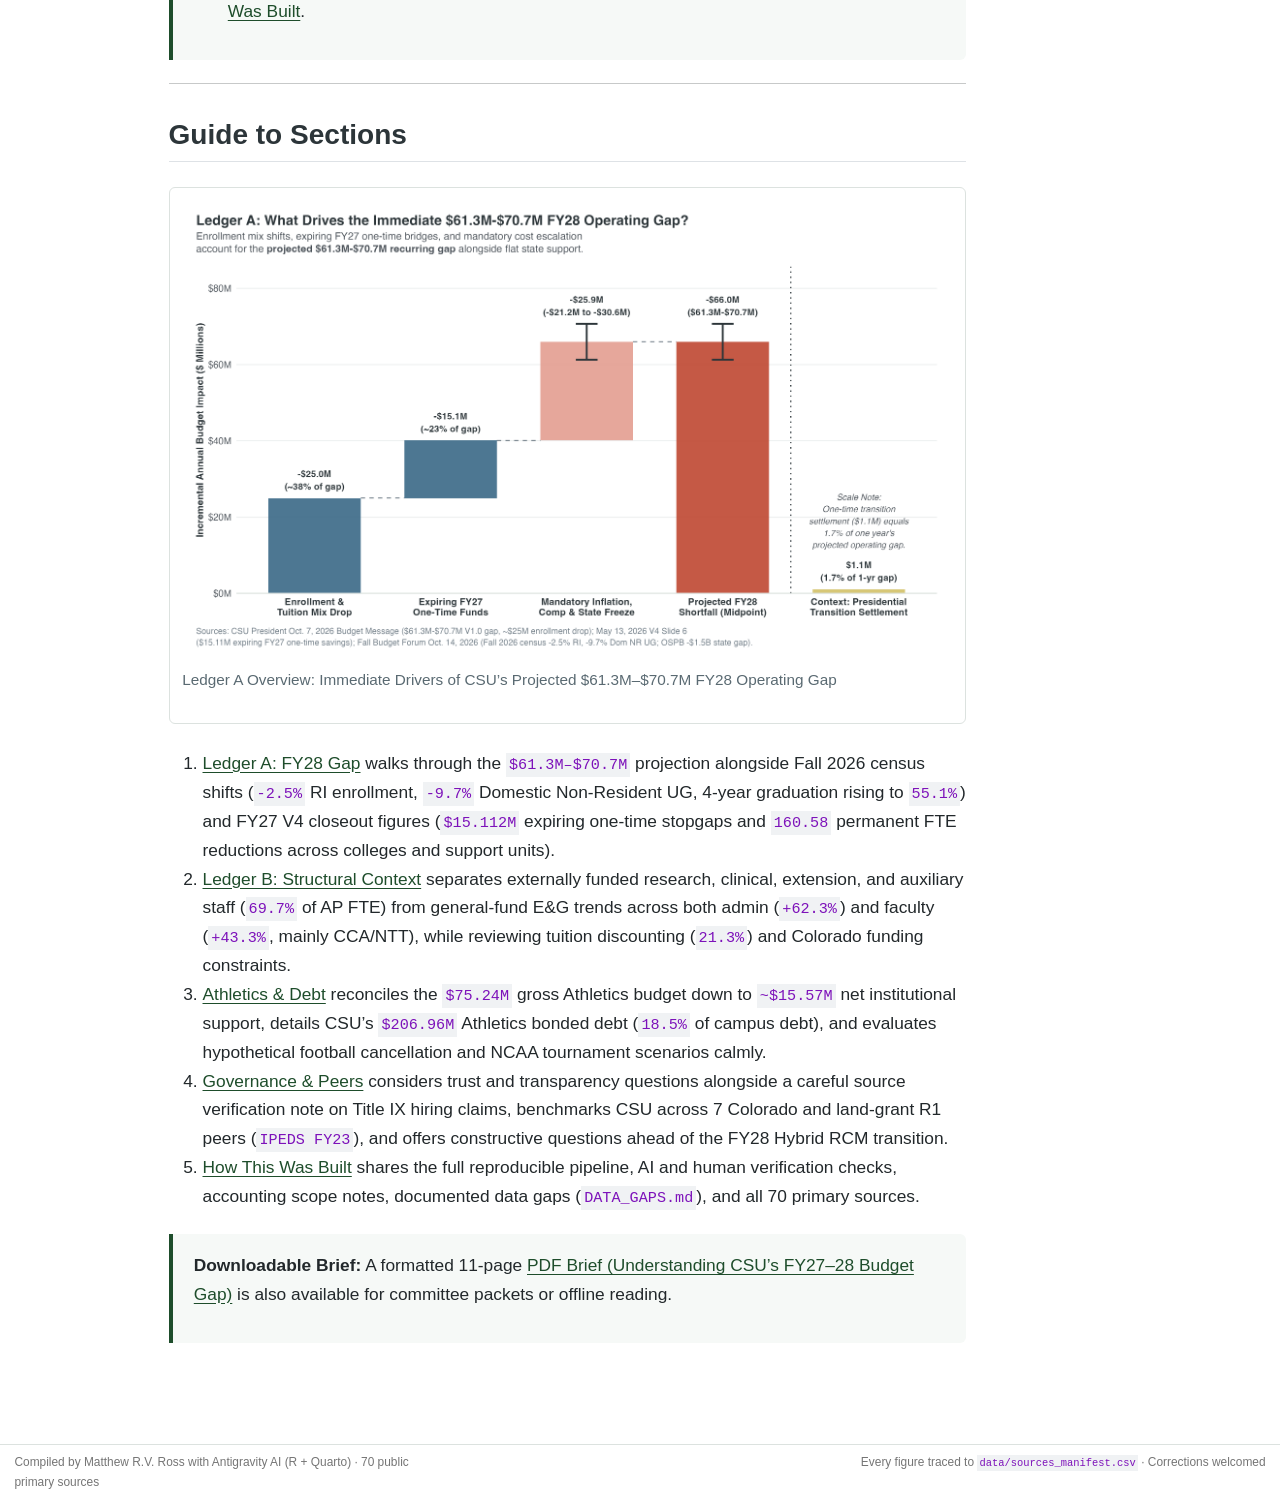
==== commit 6ac7c210: "Refine tone to neutral/humble framing and broaden non-E&G research context" ====
--- a/docs/index.html
+++ b/docs/index.html
@@ -150,8 +150,8 @@
     <h2 id="toc-title">On this page</h2>
    
   <ul>
-  <li><a href="#why-campus-conversations-often-talk-past-each-other-ledger-a-vs.-ledger-b" id="toc-why-campus-conversations-often-talk-past-each-other-ledger-a-vs.-ledger-b" class="nav-link active" data-scroll-target="#why-campus-conversations-often-talk-past-each-other-ledger-a-vs.-ledger-b">Why Campus Conversations Often Talk Past Each Other: Ledger A vs.&nbsp;Ledger B</a></li>
-  <li><a href="#how-this-site-was-built-reality-checks-applied" id="toc-how-this-site-was-built-reality-checks-applied" class="nav-link" data-scroll-target="#how-this-site-was-built-reality-checks-applied">How This Site Was Built &amp; Reality Checks Applied</a></li>
+  <li><a href="#separating-near-term-variance-from-long-term-context-ledger-a-vs.-ledger-b" id="toc-separating-near-term-variance-from-long-term-context-ledger-a-vs.-ledger-b" class="nav-link active" data-scroll-target="#separating-near-term-variance-from-long-term-context-ledger-a-vs.-ledger-b">Separating Near-Term Variance from Long-Term Context: Ledger A vs.&nbsp;Ledger B</a></li>
+  <li><a href="#how-this-site-was-built-reality-checks-put-in" id="toc-how-this-site-was-built-reality-checks-put-in" class="nav-link" data-scroll-target="#how-this-site-was-built-reality-checks-put-in">How This Site Was Built &amp; Reality Checks Put In</a></li>
   <li><a href="#guide-to-sections" id="toc-guide-to-sections" class="nav-link" data-scroll-target="#guide-to-sections">Guide to Sections</a></li>
   </ul>
 </nav>
@@ -162,7 +162,7 @@
 <header id="title-block-header" class="quarto-title-block default">
 <div class="quarto-title">
 <h1 class="title">Understanding CSU’s FY27–28 Operating Budget Gap</h1>
-<p class="subtitle lead">A Neutral, Primary-Source Guide to the Immediate Cliff, Multi-Year Structural Context, and Research vs.&nbsp;General-Fund Accounting</p>
+<p class="subtitle lead">A Reflective, Primary-Source Reference on Near-Term Drivers, Multi-Year Context, and Externally Funded vs.&nbsp;General-Fund Accounting</p>
 </div>
 
 
@@ -180,9 +180,9 @@
 
 
 <div class="callout-context">
-<p><strong>Purpose &amp; Shared Context:</strong> Colorado State University (Fort Collins) enters late 2026 governance discussions—including the Nov.&nbsp;30 AAUP chapter meeting, Dec.&nbsp;1 Faculty Council, and Dec.&nbsp;3–4 Board of Governors meetings—facing a projected <strong>$61.3M–$70.7M FY28 Education &amp; General (E&amp;G) budget gap</strong>. Recent leadership transitions, including Former President Amy Parsons’ <strong>$1.1M</strong> transition settlement/non-disparagement agreement and high-profile athletics contracts, have raised fair questions about governance, priorities, and communication. At the same time, primary public financial records show that the FY28 shortfall reflects deeper multi-year trends—non-resident enrollment shifts, expiring one-time stopgaps, state funding constraints, permanent E&amp;G payroll commitments across both administrative and academic units, and capital debt service—that affect CSU regardless of individual personnel decisions.</p>
-</div>
-<p>To make productive campus dialogue easier, this resource separates <strong>short-run FY28 budget mechanics (Ledger A)</strong> from <strong>multi-year structural pressures (Ledger B)</strong> using <strong>70 archived public documents</strong> logged in <a href="data/sources_manifest.csv"><code>data/sources_manifest.csv</code></a>. Rather than assigning blame to any single constituency, the goal is to ensure faculty, staff, deans, VPs, and board members are working from the same audited numbers.</p>
+<p><strong>Shared Context &amp; Intent:</strong> Colorado State University (Fort Collins) enters late-2026 governance conversations—ahead of the Nov.&nbsp;30 AAUP chapter meeting, Dec.&nbsp;1 Faculty Council, and Dec.&nbsp;3–4 Board of Governors meetings—facing a projected <strong>$61.3M–$70.7M FY28 Education &amp; General (E&amp;G) operating gap</strong>. Recent leadership transitions, including the <strong>$1.1M</strong> presidential transition settlement with mutual non-disparagement terms and public discussion of high-profile athletics contracts, have raised sincere questions across campus about governance transparency and institutional priorities. At the same time, primary public financial filings suggest the FY28 shortfall reflects broader multi-year pressures—enrollment mix shifts, expiring one-time stopgaps, state funding limits, general-fund payroll commitments across both administrative and academic units, and capital debt service—that affect CSU regardless of any single personnel decision.</p>
+</div>
+<p>These notes were put together to offer an open-minded, shared factual starting point. By separating <strong>near-term FY28 operating mechanics (Ledger A)</strong> from <strong>multi-year structural context (Ledger B)</strong> using <strong>70 archived public documents</strong> logged in <a href="data/sources_manifest.csv"><code>data/sources_manifest.csv</code></a>, we hope colleagues across faculty, staff, deans’ offices, central administration, and the Board can examine the same underlying numbers—while recognizing that high-level accounting tables never tell the full human or operational story of any campus unit.</p>
 <div class="kpi-grid">
 <div class="kpi-card alert">
 <div class="kpi-label">
@@ -192,7 +192,7 @@
 $61.3M–$70.7M
 </div>
 <div class="kpi-sub">
-Reflects ~$25.0M enrollment/mix decline, $15.11M expiring FY27 one-time funds &amp; $21.2M–$30.6M cost/comp escalation (Oct.&nbsp;7 Memo).
+Reflects ~$25.0M enrollment/mix shift, $15.11M expiring FY27 one-time funds &amp; $21.2M–$30.6M cost/comp escalation (Oct.&nbsp;7 Memo).
 </div>
 </div>
 <div class="kpi-card">
@@ -203,7 +203,7 @@
 69.7%
 </div>
 <div class="kpi-sub">
-Of 4,597.7 FY25 AP FTE, 3,205.5 are externally or self-funded (96.3% in WCNR/CEMML); 1,392.2 sit on E&amp;G (FB27 Table 124).
+Of 4,597.7 FY25 AP FTE, 3,205.5 are externally or self-funded across sponsored research, clinical, extension &amp; auxiliary units; 1,392.2 sit on E&amp;G (FB27 Table 124).
 </div>
 </div>
 <div class="kpi-card gold">
@@ -214,7 +214,7 @@
 +62.3% / +43.3%
 </div>
 <div class="kpi-sub">
-FY15–FY25 E&amp;G Admin Pro (+62.3%) and E&amp;G Faculty (+43.3%, mainly CCA/NTT) expanded while Resident Student FTE fell -5.0% (FY15–FY26).
+FY15–FY25 E&amp;G Admin Pro (+62.3%) and E&amp;G Faculty (+43.3%, mainly CCA/NTT) expanded while Resident Student FTE shifted -5.0% (FY15–FY26).
 </div>
 </div>
 <div class="kpi-card alert">
@@ -230,9 +230,9 @@
 </div>
 </div>
 <hr>
-<section id="why-campus-conversations-often-talk-past-each-other-ledger-a-vs.-ledger-b" class="level2">
-<h2 class="anchored" data-anchor-id="why-campus-conversations-often-talk-past-each-other-ledger-a-vs.-ledger-b">Why Campus Conversations Often Talk Past Each Other: Ledger A vs.&nbsp;Ledger B</h2>
-<p>Many disagreements on campus stem from mixing <strong>one-year operating variances</strong> with <strong>decade-scale budget structure</strong>. Looking at the two ledgers separately clarifies how each factor fits.</p>
+<section id="separating-near-term-variance-from-long-term-context-ledger-a-vs.-ledger-b" class="level2">
+<h2 class="anchored" data-anchor-id="separating-near-term-variance-from-long-term-context-ledger-a-vs.-ledger-b">Separating Near-Term Variance from Long-Term Context: Ledger A vs.&nbsp;Ledger B</h2>
+<p>Campus budget debates can easily talk past one another when <strong>one-year operating adjustments</strong> and <strong>multi-year cost structures</strong> are placed on the same ledger. Looking at both ledgers side by side clarifies how different pieces fit together.</p>
 <div class="cell">
 <div id="tbl-two-ledgers" class="cell quarto-float quarto-figure quarto-figure-center anchored">
 <figure class="quarto-float quarto-float-tbl figure">
@@ -241,23 +241,23 @@
 </figcaption>
 <div aria-describedby="tbl-two-ledgers-caption-0ceaefa1-69ba-4598-a22c-09a6ac19f8ca">
 <div class="cell-output-display">
-<div id="wosdbuudyz" style="padding-left:0px;padding-right:0px;padding-top:10px;padding-bottom:10px;overflow-x:auto;overflow-y:auto;width:auto;height:auto;">
-<style>#wosdbuudyz table {
+<div id="sjwkvhhiih" style="padding-left:0px;padding-right:0px;padding-top:10px;padding-bottom:10px;overflow-x:auto;overflow-y:auto;width:auto;height:auto;">
+<style>#sjwkvhhiih table {
   font-family: system-ui, 'Segoe UI', Roboto, Helvetica, Arial, sans-serif, 'Apple Color Emoji', 'Segoe UI Emoji', 'Segoe UI Symbol', 'Noto Color Emoji';
   -webkit-font-smoothing: antialiased;
   -moz-osx-font-smoothing: grayscale;
 }
 
-#wosdbuudyz thead, #wosdbuudyz tbody, #wosdbuudyz tfoot, #wosdbuudyz tr, #wosdbuudyz td, #wosdbuudyz th {
+#sjwkvhhiih thead, #sjwkvhhiih tbody, #sjwkvhhiih tfoot, #sjwkvhhiih tr, #sjwkvhhiih td, #sjwkvhhiih th {
   border-style: none;
 }
 
-#wosdbuudyz p {
+#sjwkvhhiih p {
   margin: 0;
   padding: 0;
 }
 
-#wosdbuudyz .gt_table {
+#sjwkvhhiih .gt_table {
   display: table;
   border-collapse: collapse;
   line-height: normal;
@@ -283,12 +283,12 @@
   border-left-color: #D3D3D3;
 }
 
-#wosdbuudyz .gt_caption {
+#sjwkvhhiih .gt_caption {
   padding-top: 4px;
   padding-bottom: 4px;
 }
 
-#wosdbuudyz .gt_title {
+#sjwkvhhiih .gt_title {
   color: #FFFFFF;
   font-size: 15px;
   font-weight: bold;
@@ -300,7 +300,7 @@
   border-bottom-width: 0;
 }
 
-#wosdbuudyz .gt_subtitle {
+#sjwkvhhiih .gt_subtitle {
   color: #FFFFFF;
   font-size: 12px;
   font-weight: initial;
@@ -312,7 +312,7 @@
   border-top-width: 0;
 }
 
-#wosdbuudyz .gt_heading {
+#sjwkvhhiih .gt_heading {
   background-color: #1E4D2B;
   text-align: center;
   border-bottom-color: #FFFFFF;
@@ -324,13 +324,13 @@
   border-right-color: #D3D3D3;
 }
 
-#wosdbuudyz .gt_bottom_border {
+#sjwkvhhiih .gt_bottom_border {
   border-bottom-style: solid;
   border-bottom-width: 2px;
   border-bottom-color: #D3D3D3;
 }
 
-#wosdbuudyz .gt_col_headings {
+#sjwkvhhiih .gt_col_headings {
   border-top-style: solid;
   border-top-width: 2px;
   border-top-color: #D3D3D3;
@@ -345,7 +345,7 @@
   border-right-color: #D3D3D3;
 }
 
-#wosdbuudyz .gt_col_heading {
+#sjwkvhhiih .gt_col_heading {
   color: #333333;
   background-color: #EFF3F0;
   font-size: 12px;
@@ -365,7 +365,7 @@
   overflow-x: hidden;
 }
 
-#wosdbuudyz .gt_column_spanner_outer {
+#sjwkvhhiih .gt_column_spanner_outer {
   color: #333333;
   background-color: #EFF3F0;
   font-size: 12px;
@@ -377,15 +377,15 @@
   padding-right: 4px;
 }
 
-#wosdbuudyz .gt_column_spanner_outer:first-child {
+#sjwkvhhiih .gt_column_spanner_outer:first-child {
   padding-left: 0;
 }
 
-#wosdbuudyz .gt_column_spanner_outer:last-child {
+#sjwkvhhiih .gt_column_spanner_outer:last-child {
   padding-right: 0;
 }
 
-#wosdbuudyz .gt_column_spanner {
+#sjwkvhhiih .gt_column_spanner {
   border-bottom-style: solid;
   border-bottom-width: 2px;
   border-bottom-color: #D3D3D3;
@@ -397,11 +397,11 @@
   width: 100%;
 }
 
-#wosdbuudyz .gt_spanner_row {
+#sjwkvhhiih .gt_spanner_row {
   border-bottom-style: hidden;
 }
 
-#wosdbuudyz .gt_group_heading {
+#sjwkvhhiih .gt_group_heading {
   padding-top: 8px;
   padding-bottom: 8px;
   padding-left: 5px;
@@ -427,7 +427,7 @@
   text-align: left;
 }
 
-#wosdbuudyz .gt_empty_group_heading {
+#sjwkvhhiih .gt_empty_group_heading {
   padding: 0.5px;
   color: #333333;
   background-color: #FFFFFF;
@@ -442,15 +442,15 @@
   vertical-align: middle;
 }
 
-#wosdbuudyz .gt_from_md > :first-child {
+#sjwkvhhiih .gt_from_md > :first-child {
   margin-top: 0;
 }
 
-#wosdbuudyz .gt_from_md > :last-child {
+#sjwkvhhiih .gt_from_md > :last-child {
   margin-bottom: 0;
 }
 
-#wosdbuudyz .gt_row {
+#sjwkvhhiih .gt_row {
   padding-top: 6px;
   padding-bottom: 6px;
   padding-left: 5px;
@@ -469,7 +469,7 @@
   overflow-x: hidden;
 }
 
-#wosdbuudyz .gt_stub {
+#sjwkvhhiih .gt_stub {
   color: #333333;
   background-color: #FFFFFF;
   font-size: 100%;
@@ -482,7 +482,7 @@
   padding-right: 5px;
 }
 
-#wosdbuudyz .gt_stub_row_group {
+#sjwkvhhiih .gt_stub_row_group {
   color: #333333;
   background-color: #FFFFFF;
   font-size: 100%;
@@ -496,15 +496,15 @@
   vertical-align: top;
 }
 
-#wosdbuudyz .gt_row_group_first td {
+#sjwkvhhiih .gt_row_group_first td {
   border-top-width: 2px;
 }
 
-#wosdbuudyz .gt_row_group_first th {
+#sjwkvhhiih .gt_row_group_first th {
   border-top-width: 2px;
 }
 
-#wosdbuudyz .gt_summary_row {
+#sjwkvhhiih .gt_summary_row {
   color: #333333;
   background-color: #FFFFFF;
   text-transform: inherit;
@@ -514,16 +514,16 @@
   padding-right: 5px;
 }
 
-#wosdbuudyz .gt_first_summary_row {
+#sjwkvhhiih .gt_first_summary_row {
   border-top-style: solid;
   border-top-color: #D3D3D3;
 }
 
-#wosdbuudyz .gt_first_summary_row.thick {
+#sjwkvhhiih .gt_first_summary_row.thick {
   border-top-width: 2px;
 }
 
-#wosdbuudyz .gt_last_summary_row {
+#sjwkvhhiih .gt_last_summary_row {
   padding-top: 8px;
   padding-bottom: 8px;
   padding-left: 5px;
@@ -533,7 +533,7 @@
   border-bottom-color: #D3D3D3;
 }
 
-#wosdbuudyz .gt_grand_summary_row {
+#sjwkvhhiih .gt_grand_summary_row {
   color: #333333;
   background-color: #FFFFFF;
   text-transform: inherit;
@@ -543,7 +543,7 @@
   padding-right: 5px;
 }
 
-#wosdbuudyz .gt_first_grand_summary_row {
+#sjwkvhhiih .gt_first_grand_summary_row {
   padding-top: 8px;
   padding-bottom: 8px;
   padding-left: 5px;
@@ -553,7 +553,7 @@
   border-top-color: #D3D3D3;
 }
 
-#wosdbuudyz .gt_last_grand_summary_row_top {
+#sjwkvhhiih .gt_last_grand_summary_row_top {
   padding-top: 8px;
   padding-bottom: 8px;
   padding-left: 5px;
@@ -563,11 +563,11 @@
   border-bottom-color: #D3D3D3;
 }
 
-#wosdbuudyz .gt_striped {
+#sjwkvhhiih .gt_striped {
   background-color: rgba(128, 128, 128, 0.05);
 }
 
-#wosdbuudyz .gt_table_body {
+#sjwkvhhiih .gt_table_body {
   border-top-style: solid;
   border-top-width: 2px;
   border-top-color: #D3D3D3;
@@ -576,7 +576,7 @@
   border-bottom-color: #D3D3D3;
 }
 
-#wosdbuudyz .gt_footnotes {
+#sjwkvhhiih .gt_footnotes {
   color: #333333;
   background-color: #FFFFFF;
   border-bottom-style: none;
@@ -590,7 +590,7 @@
   border-right-color: #D3D3D3;
 }
 
-#wosdbuudyz .gt_footnote {
+#sjwkvhhiih .gt_footnote {
   margin: 0px;
   font-size: 90%;
   padding-top: 4px;
@@ -599,7 +599,7 @@
   padding-right: 5px;
 }
 
-#wosdbuudyz .gt_sourcenotes {
+#sjwkvhhiih .gt_sourcenotes {
   color: #333333;
   background-color: #FFFFFF;
   border-bottom-style: none;
@@ -613,7 +613,7 @@
   border-right-color: #D3D3D3;
 }
 
-#wosdbuudyz .gt_sourcenote {
+#sjwkvhhiih .gt_sourcenote {
   font-size: 11px;
   padding-top: 4px;
   padding-bottom: 4px;
@@ -621,72 +621,72 @@
   padding-right: 5px;
 }
 
-#wosdbuudyz .gt_left {
+#sjwkvhhiih .gt_left {
   text-align: left;
 }
 
-#wosdbuudyz .gt_center {
+#sjwkvhhiih .gt_center {
   text-align: center;
 }
 
-#wosdbuudyz .gt_right {
+#sjwkvhhiih .gt_right {
   text-align: right;
   font-variant-numeric: tabular-nums;
 }
 
-#wosdbuudyz .gt_font_normal {
+#sjwkvhhiih .gt_font_normal {
   font-weight: normal;
 }
 
-#wosdbuudyz .gt_font_bold {
+#sjwkvhhiih .gt_font_bold {
   font-weight: bold;
 }
 
-#wosdbuudyz .gt_font_italic {
+#sjwkvhhiih .gt_font_italic {
   font-style: italic;
 }
 
-#wosdbuudyz .gt_super {
+#sjwkvhhiih .gt_super {
   font-size: 65%;
 }
 
-#wosdbuudyz .gt_footnote_marks {
+#sjwkvhhiih .gt_footnote_marks {
   font-size: 75%;
   vertical-align: 0.4em;
   position: initial;
 }
 
-#wosdbuudyz .gt_asterisk {
+#sjwkvhhiih .gt_asterisk {
   font-size: 100%;
   vertical-align: 0;
 }
 
-#wosdbuudyz .gt_indent_1 {
+#sjwkvhhiih .gt_indent_1 {
   text-indent: 5px;
 }
 
-#wosdbuudyz .gt_indent_2 {
+#sjwkvhhiih .gt_indent_2 {
   text-indent: 10px;
 }
 
-#wosdbuudyz .gt_indent_3 {
+#sjwkvhhiih .gt_indent_3 {
   text-indent: 15px;
 }
 
-#wosdbuudyz .gt_indent_4 {
+#sjwkvhhiih .gt_indent_4 {
   text-indent: 20px;
 }
 
-#wosdbuudyz .gt_indent_5 {
+#sjwkvhhiih .gt_indent_5 {
   text-indent: 25px;
 }
 
-#wosdbuudyz .katex-display {
+#sjwkvhhiih .katex-display {
   display: inline-flex !important;
   margin-bottom: 0.75em !important;
 }
 
-#wosdbuudyz div.Reactable > div.rt-table > div.rt-thead > div.rt-tr.rt-tr-group-header > div.rt-th-group:after {
+#sjwkvhhiih div.Reactable > div.rt-table > div.rt-thead > div.rt-tr.rt-tr-group-header > div.rt-th-group:after {
   height: 0px !important;
 }
 </style>
@@ -697,7 +697,7 @@
 <td colspan="3" class="gt_heading gt_title gt_font_normal">Two Separate Ledgers for Understanding CSU's Budget Position</td>
 </tr>
 <tr class="gt_heading even">
-<td colspan="3" class="gt_heading gt_subtitle gt_font_normal gt_bottom_border">Distinguishing Near-Term FY28 Drivers from Long-Term Structural Constraints</td>
+<td colspan="3" class="gt_heading gt_subtitle gt_font_normal gt_bottom_border">Distinguishing Near-Term FY28 Drivers from Multi-Year Structural Pressures</td>
 </tr>
 <tr class="gt_col_headings header">
 <th id="Dimension" class="gt_col_heading gt_columns_bottom_border gt_left" data-quarto-table-cell-role="th" scope="col">Dimension</th>
@@ -714,27 +714,27 @@
 <tr class="even">
 <td class="gt_row gt_left" headers="Dimension">Dollar Scale</td>
 <td class="gt_row gt_left" headers="Ledger-A:-Immediate-FY28-Gap">$61.3M – $70.7M ($66.0M midpoint)</td>
-<td class="gt_row gt_left" headers="Ledger-B:-Multi-Year-Structural-Context">~45% E&amp;G Workforce/Budget Model; ~22% Capital Debt; ~17% Athletics Net; ~16% State/Discounting</td>
+<td class="gt_row gt_left" headers="Ledger-B:-Multi-Year-Structural-Context">Illustrative: ~45% E&amp;G Payroll/Model; ~22% Debt; ~17% Athletics Net; ~16% State/Aid</td>
 </tr>
 <tr class="odd">
 <td class="gt_row gt_left" headers="Dimension">Primary Drivers</td>
 <td class="gt_row gt_left" headers="Ledger-A:-Immediate-FY28-Gap">1) Enrollment/NR tuition drop (~$25.0M); 2) Expiring FY27 one-time bridge funds ($15.11M); 3) Comp/benefits/utilities under flat state support ($21.2M–$30.6M).</td>
-<td class="gt_row gt_left" headers="Ledger-B:-Multi-Year-Structural-Context">Long-term expansion across both E&amp;G Admin Pro (+62.3%) and E&amp;G Faculty (+43.3%), doubled System debt ($1.33B), and a 21.3% tuition discount rate.</td>
+<td class="gt_row gt_left" headers="Ledger-B:-Multi-Year-Structural-Context">Ten-year expansion across both E&amp;G Admin Pro (+62.3%) and E&amp;G Faculty (+43.3%), doubled System debt ($1.33B), and a 21.3% tuition discount rate.</td>
 </tr>
 <tr class="even">
 <td class="gt_row gt_left" headers="Dimension">Presidential Transition ($1.1M)</td>
 <td class="gt_row gt_left" headers="Ledger-A:-Immediate-FY28-Gap">One-time $1.1M settlement equals ~1.7% of one year's midpoint FY28 gap.</td>
-<td class="gt_row gt_left" headers="Ledger-B:-Multi-Year-Structural-Context">Primarily a governance &amp; institutional trust issue rather than a core budget driver.</td>
+<td class="gt_row gt_left" headers="Ledger-B:-Multi-Year-Structural-Context">Important governance &amp; institutional trust concern rather than a core budget driver.</td>
 </tr>
 <tr class="odd">
 <td class="gt_row gt_left" headers="Dimension">Athletics ($75.2M Gross Budget)</td>
-<td class="gt_row gt_left" headers="Ledger-A:-Immediate-FY28-Gap">Minimal year-over-year change unless net institutional transfers shift.</td>
+<td class="gt_row gt_left" headers="Ledger-A:-Immediate-FY28-Gap">Small year-over-year delta unless net university transfers expand.</td>
 <td class="gt_row gt_left" headers="Ledger-B:-Multi-Year-Structural-Context">Meaningful ~17% structural pressure (~$15.6M net operating support) + $206.96M bonded debt.</td>
 </tr>
 <tr class="even">
-<td class="gt_row gt_left" headers="Dimension">Grant-Funded Staff (e.g., CEMML)</td>
-<td class="gt_row gt_left" headers="Ledger-A:-Immediate-FY28-Gap">Not part of the E&amp;G deficit; self-funded on external grants &amp; contracts.</td>
-<td class="gt_row gt_left" headers="Ledger-B:-Multi-Year-Structural-Context">Must be separated out (~69.7% of all AP FTE) so E&amp;G discussions stay accurate.</td>
+<td class="gt_row gt_left" headers="Dimension">Externally &amp; Self-Funded Staff</td>
+<td class="gt_row gt_left" headers="Ledger-A:-Immediate-FY28-Gap">Do not drive the E&amp;G shortfall; funded by grants, contracts, clinical fees &amp; auxiliaries.</td>
+<td class="gt_row gt_left" headers="Ledger-B:-Multi-Year-Structural-Context">Account for 69.7% of all AP FTE; separating them keeps E&amp;G comparisons fair and accurate.</td>
 </tr>
 </tbody><tfoot>
 <tr class="gt_sourcenotes odd">
@@ -752,17 +752,17 @@
 </div>
 <hr>
 </section>
-<section id="how-this-site-was-built-reality-checks-applied" class="level2">
-<h2 class="anchored" data-anchor-id="how-this-site-was-built-reality-checks-applied">How This Site Was Built &amp; Reality Checks Applied</h2>
+<section id="how-this-site-was-built-reality-checks-put-in" class="level2">
+<h2 class="anchored" data-anchor-id="how-this-site-was-built-reality-checks-put-in">How This Site Was Built &amp; Reality Checks Put In</h2>
 <div class="callout-audit">
-<p><strong>Transparency &amp; Build Disclosure:</strong> This site was initiated and reviewed by Matthew R.V. Ross (CSU faculty) using <strong>Google DeepMind’s Antigravity</strong> agentic coding environment to assemble a fully reproducible <strong>R (<code>4.5.2</code>) + Quarto (<code>1.10</code>)</strong> pipeline (<a href="./methodology-sources.html"><code>src/00</code>–<code>src/05</code></a>). Because automated tools and public commentary can both make mistakes, <strong>six explicit reality checks</strong> were built into the workflow:</p>
+<p><strong>Transparency &amp; Build Disclosure:</strong> Compiled by <strong>Matthew R.V. Ross</strong> (CSU faculty) using <strong>Google DeepMind’s Antigravity</strong> coding agent in <strong>R (<code>4.5.2</code>) + Quarto (<code>1.10</code>)</strong> as an open-source effort to understand CSU’s primary financial documents ahead of late-2026 campus meetings—shared humbly with full code and data so colleagues across faculty, staff, and administration can inspect, question, or improve any part of it. Six practical reality checks were built into the workflow:</p>
 <ol type="1">
-<li><strong>Primary-Source-Only Ingestion:</strong> Every chart and table is computed programmatically from <strong>70 downloaded primary PDFs and public federal APIs</strong> archived with SHA-256 hashes in <a href="data/sources_manifest.csv"><code>data/sources_manifest.csv</code></a>.</li>
-<li><strong>Visual Inspection of Posted Slides (Zero Guessing):</strong> Rasterized slide decks revealed that Slides 14–15 of the posted Oct.&nbsp;14, 2026 PDF had blank scenario table placeholders online; rather than estimating values, Ledger A relies strictly on the Oct.&nbsp;7, 2026 memo and May 13 V4 Slide 6.</li>
-<li><strong>Soft-Money Research Distinction (CEMML / CIRA / VTH):</strong> Human domain review explicitly required splitting non-E&amp;G research/enterprise AP roles (<code>69.7%</code> campus-wide; <code>96.3%</code> in WCNR/CEMML) from general-fund E&amp;G lines (<code>Table 124</code>) so self-funding grant staff are not lumped into structural E&amp;G overhead.</li>
-<li><strong>Accounting Reclassification Controls:</strong> Historical ColOBS series isolate both FY19’s <code>$41.64M</code> financial-aid shift (<code>XA</code> to <code>P1</code>) and FY26’s <code>~$111.26M</code> fringe decentralization so accounting moves are not mistaken for sudden spending spikes.</li>
-<li><strong>Two-Way Claim Verification &amp; Non-Interpolation:</strong> Both leadership statements and circulating faculty claims were cross-checked against public records—flagging, for instance, that public <em>San Francisco Chronicle</em> reporting on Title IX investigator Jeffrey Lamoureaux involved other universities rather than CSU, and leaving omitted <code>FY21–FY24</code> E&amp;G State Classified rows in Fact Book Table 128 as <code>NA</code> without interpolation.</li>
-<li><strong>Automated Reconciliation Checks (<code>src/05_verify_audit.R</code>):</strong> Seven programmatic verification checks validate all sums, splits, and outputs on every run. Full methodology and data limitations appear on <strong><a href="./methodology-sources.html">How This Was Built</a></strong>.</li>
+<li><strong>Primary-Source-Only Ingestion:</strong> Every chart and table is computed programmatically from <strong>70 downloaded public PDFs, memos, and federal/BLS APIs</strong> archived with SHA-256 digests in <a href="data/sources_manifest.csv"><code>data/sources_manifest.csv</code></a>.</li>
+<li><strong>Visual Inspection of Posted Slides (Zero Guessing):</strong> Rasterized slide decks revealed that Slides 14–15 of the posted Oct.&nbsp;14, 2026 PDF had blank white scenario table areas online; rather than estimating values, Ledger A relies strictly on the Oct.&nbsp;7, 2026 memo and May 13 V4 Slide 6.</li>
+<li><strong>Separating Sponsored Research, Clinical &amp; Auxiliary Staff:</strong> Domain review required separating non-E&amp;G research, clinical, extension, and auxiliary AP roles (<code>69.7%</code> of all AP FTE in <code>Table 123–124</code>) from general-fund E&amp;G lines so externally funded growth is not misread as E&amp;G overhead.</li>
+<li><strong>Controls for Accounting Reclassifications:</strong> Historical ColOBS series isolate both FY19’s <code>$41.64M</code> financial-aid shift (<code>XA</code> to <code>P1</code>) and FY26’s <code>~$111.26M</code> fringe decentralization so accounting moves are not mistaken for sudden spending spikes.</li>
+<li><strong>Symmetrical Fact-Checking &amp; Non-Interpolation:</strong> Claims from multiple viewpoints were checked against primary filings—noting where national media reporting on a Title IX investigator involved universities outside CSU, leaving omitted <code>FY21–FY24</code> E&amp;G State Classified rows in Fact Book Table 128 as <code>NA</code>, and acknowledging that top-level headcount numbers cannot reflect specific operational needs like student support or instructor career-track stabilization.</li>
+<li><strong>Automated Reconciliation Suite (<code>src/05_verify_audit.R</code>):</strong> Seven programmatic checks validate all sums, fund splits, and outputs on every build. Full details appear on <strong><a href="./methodology-sources.html">How This Was Built</a></strong>.</li>
 </ol>
 </div>
 <hr>
@@ -778,14 +778,14 @@
 </div>
 </div>
 <ol type="1">
-<li><strong><a href="./ledger-a-fy28-cliff.html">Ledger A: FY28 Gap</a></strong> reviews the <code>$61.3M–$70.7M</code> projection alongside Fall 2026 census shifts (<code>-2.5%</code> RI enrollment, <code>-9.7%</code> Domestic Non-Resident UG, 4-year graduation rising to <code>55.1%</code>) and FY27 V4 closeout figures (<code>$15.112M</code> expiring one-time savings and <code>160.58</code> permanent FTE reductions across colleges and support units).</li>
-<li><strong><a href="./ledger-b-structural.html">Ledger B: Structural Context</a></strong> disaggregates E&amp;G personnel from externally funded research staff like <strong>WCNR/CEMML (<code>96.3%</code> non-E&amp;G)</strong>, examines 10-year E&amp;G growth across both admin (<code>+62.3%</code>) and faculty (<code>+43.3%</code>, primarily CCA/NTT), and reviews tuition discounting (<code>21.3%</code>) and Colorado funding constraints.</li>
-<li><strong><a href="./athletics-audit.html">Athletics &amp; Debt</a></strong> reconciles the <code>$75.24M</code> gross Athletics budget down to <code>~$15.57M</code> net operating support, details CSU’s <code>$206.96M</code> Athletics bonded debt (<code>18.5%</code> of campus debt), and evaluates football cancellation and NCAA tournament scenarios objectively.</li>
-<li><strong><a href="./governance-and-peers.html">Governance &amp; Peers</a></strong> examines trust-related governance questions, documents a factual source check on Title IX hiring claims, benchmarks CSU against 7 Colorado and land-grant R1 peers (<code>IPEDS FY23</code>), and outlines constructive questions ahead of the FY28 Hybrid RCM transition.</li>
-<li><strong><a href="./methodology-sources.html">How This Was Built</a></strong> documents the full build pipeline, AI/human verification safeguards, accounting scope notes, upstream portal blocks (<code>DATA_GAPS.md</code>), and all 70 primary sources.</li>
+<li><strong><a href="./ledger-a-fy28-cliff.html">Ledger A: FY28 Gap</a></strong> walks through the <code>$61.3M–$70.7M</code> projection alongside Fall 2026 census shifts (<code>-2.5%</code> RI enrollment, <code>-9.7%</code> Domestic Non-Resident UG, 4-year graduation rising to <code>55.1%</code>) and FY27 V4 closeout figures (<code>$15.112M</code> expiring one-time stopgaps and <code>160.58</code> permanent FTE reductions across colleges and support units).</li>
+<li><strong><a href="./ledger-b-structural.html">Ledger B: Structural Context</a></strong> separates externally funded research, clinical, extension, and auxiliary staff (<code>69.7%</code> of AP FTE) from general-fund E&amp;G trends across both admin (<code>+62.3%</code>) and faculty (<code>+43.3%</code>, mainly CCA/NTT), while reviewing tuition discounting (<code>21.3%</code>) and Colorado funding constraints.</li>
+<li><strong><a href="./athletics-audit.html">Athletics &amp; Debt</a></strong> reconciles the <code>$75.24M</code> gross Athletics budget down to <code>~$15.57M</code> net institutional support, details CSU’s <code>$206.96M</code> Athletics bonded debt (<code>18.5%</code> of campus debt), and evaluates hypothetical football cancellation and NCAA tournament scenarios calmly.</li>
+<li><strong><a href="./governance-and-peers.html">Governance &amp; Peers</a></strong> considers trust and transparency questions alongside a careful source verification note on Title IX hiring claims, benchmarks CSU across 7 Colorado and land-grant R1 peers (<code>IPEDS FY23</code>), and offers constructive questions ahead of the FY28 Hybrid RCM transition.</li>
+<li><strong><a href="./methodology-sources.html">How This Was Built</a></strong> shares the full reproducible pipeline, AI and human verification checks, accounting scope notes, documented data gaps (<code>DATA_GAPS.md</code>), and all 70 primary sources.</li>
 </ol>
 <div class="callout-audit">
-<p><strong>Downloadable Brief:</strong> A formatted 12-page <strong><a href="outputs/pdf/CSU_Budget_Context_FY27_28.pdf">PDF Brief (Understanding CSU’s FY27–28 Operating Budget Gap)</a></strong> is also available for committee packets or offline reading.</p>
+<p><strong>Downloadable Brief:</strong> A formatted 11-page <strong><a href="outputs/pdf/CSU_Budget_Context_FY27_28.pdf">PDF Brief (Understanding CSU’s FY27–28 Budget Gap)</a></strong> is also available for committee packets or offline reading.</p>
 </div>
 
 
@@ -1196,13 +1196,13 @@
 <footer class="footer">
   <div class="nav-footer">
     <div class="nav-footer-left">
-<p>Reproducible R + Quarto Context Brief | Built with Antigravity AI &amp; Verified Against 70 Public Primary Sources</p>
+<p>Compiled by Matthew R.V. Ross with Antigravity AI (R + Quarto) · 70 public primary sources</p>
 </div>   
     <div class="nav-footer-center">
       &nbsp;
     </div>
     <div class="nav-footer-right">
-<p>Every figure traced to <code>data/sources_manifest.csv</code> · Open to factual corrections</p>
+<p>Every figure traced to <code>data/sources_manifest.csv</code> · Corrections welcomed</p>
 </div>
   </div>
 </footer>
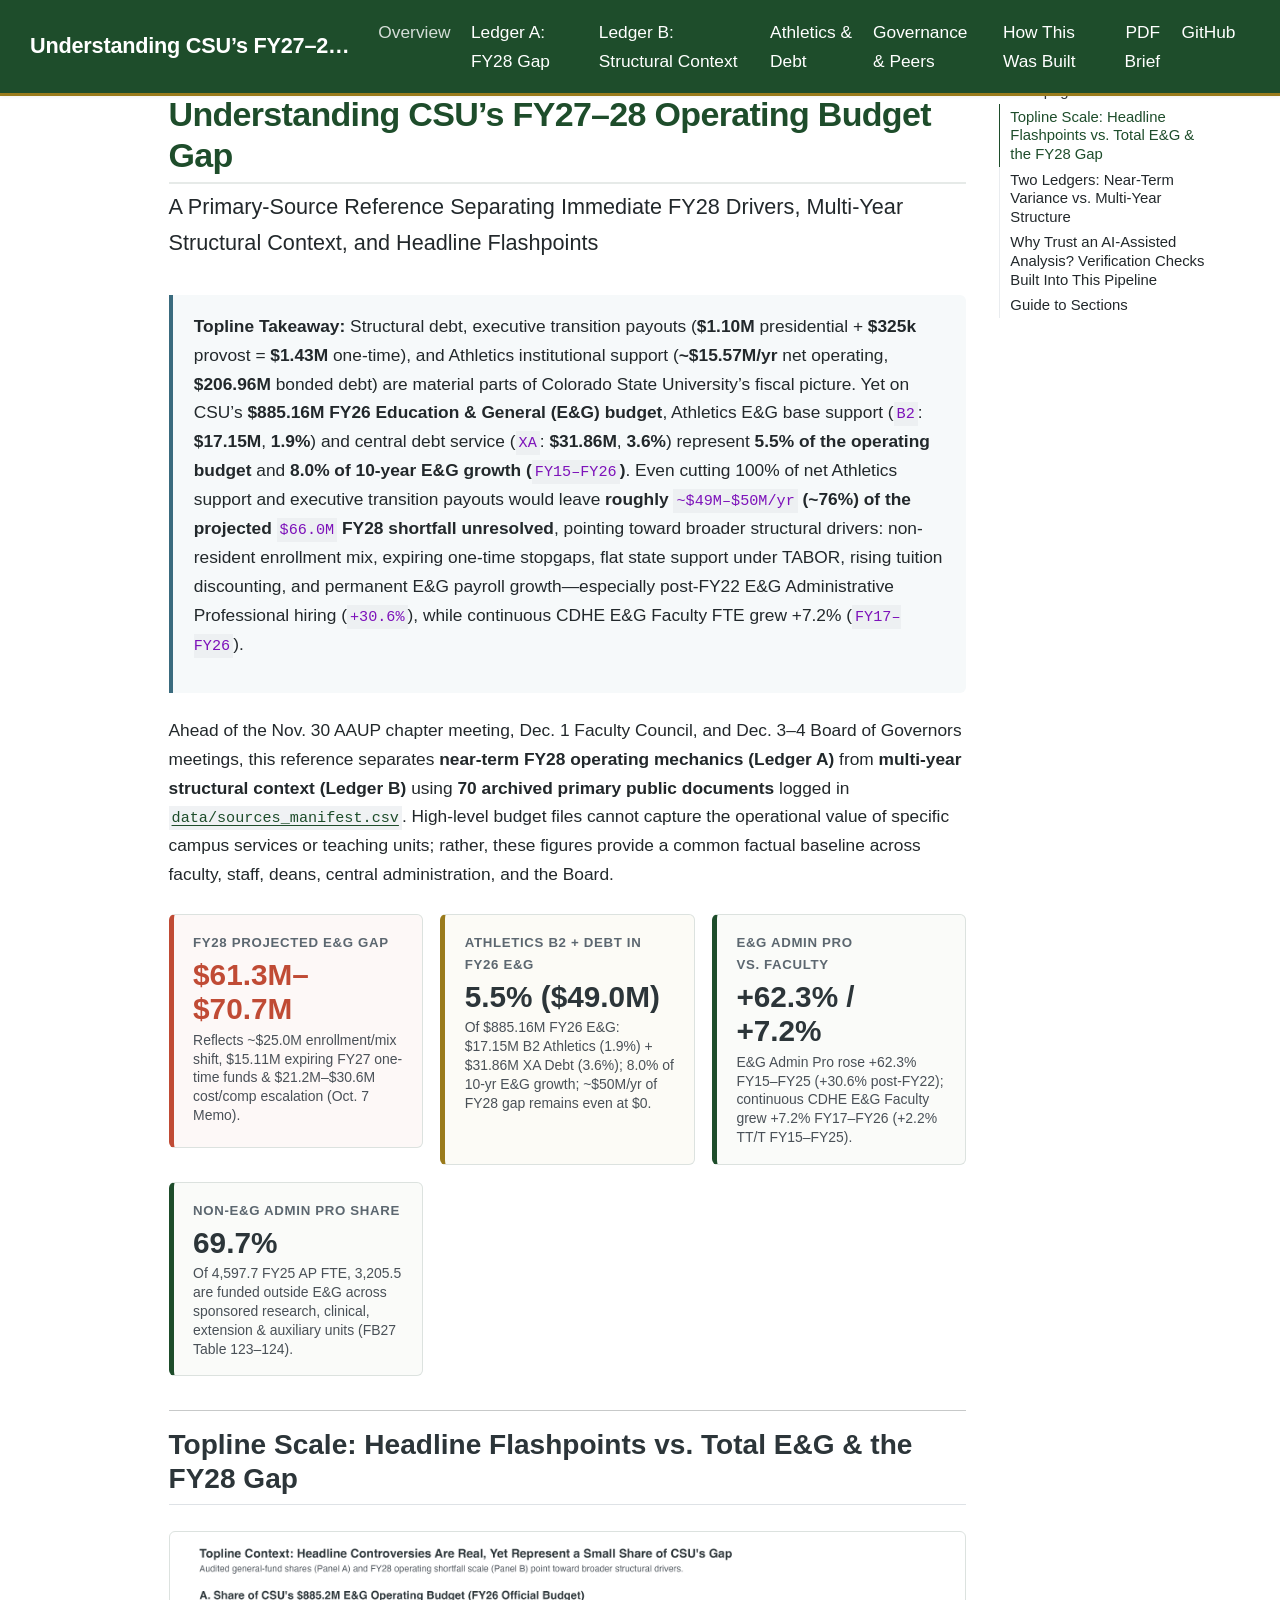
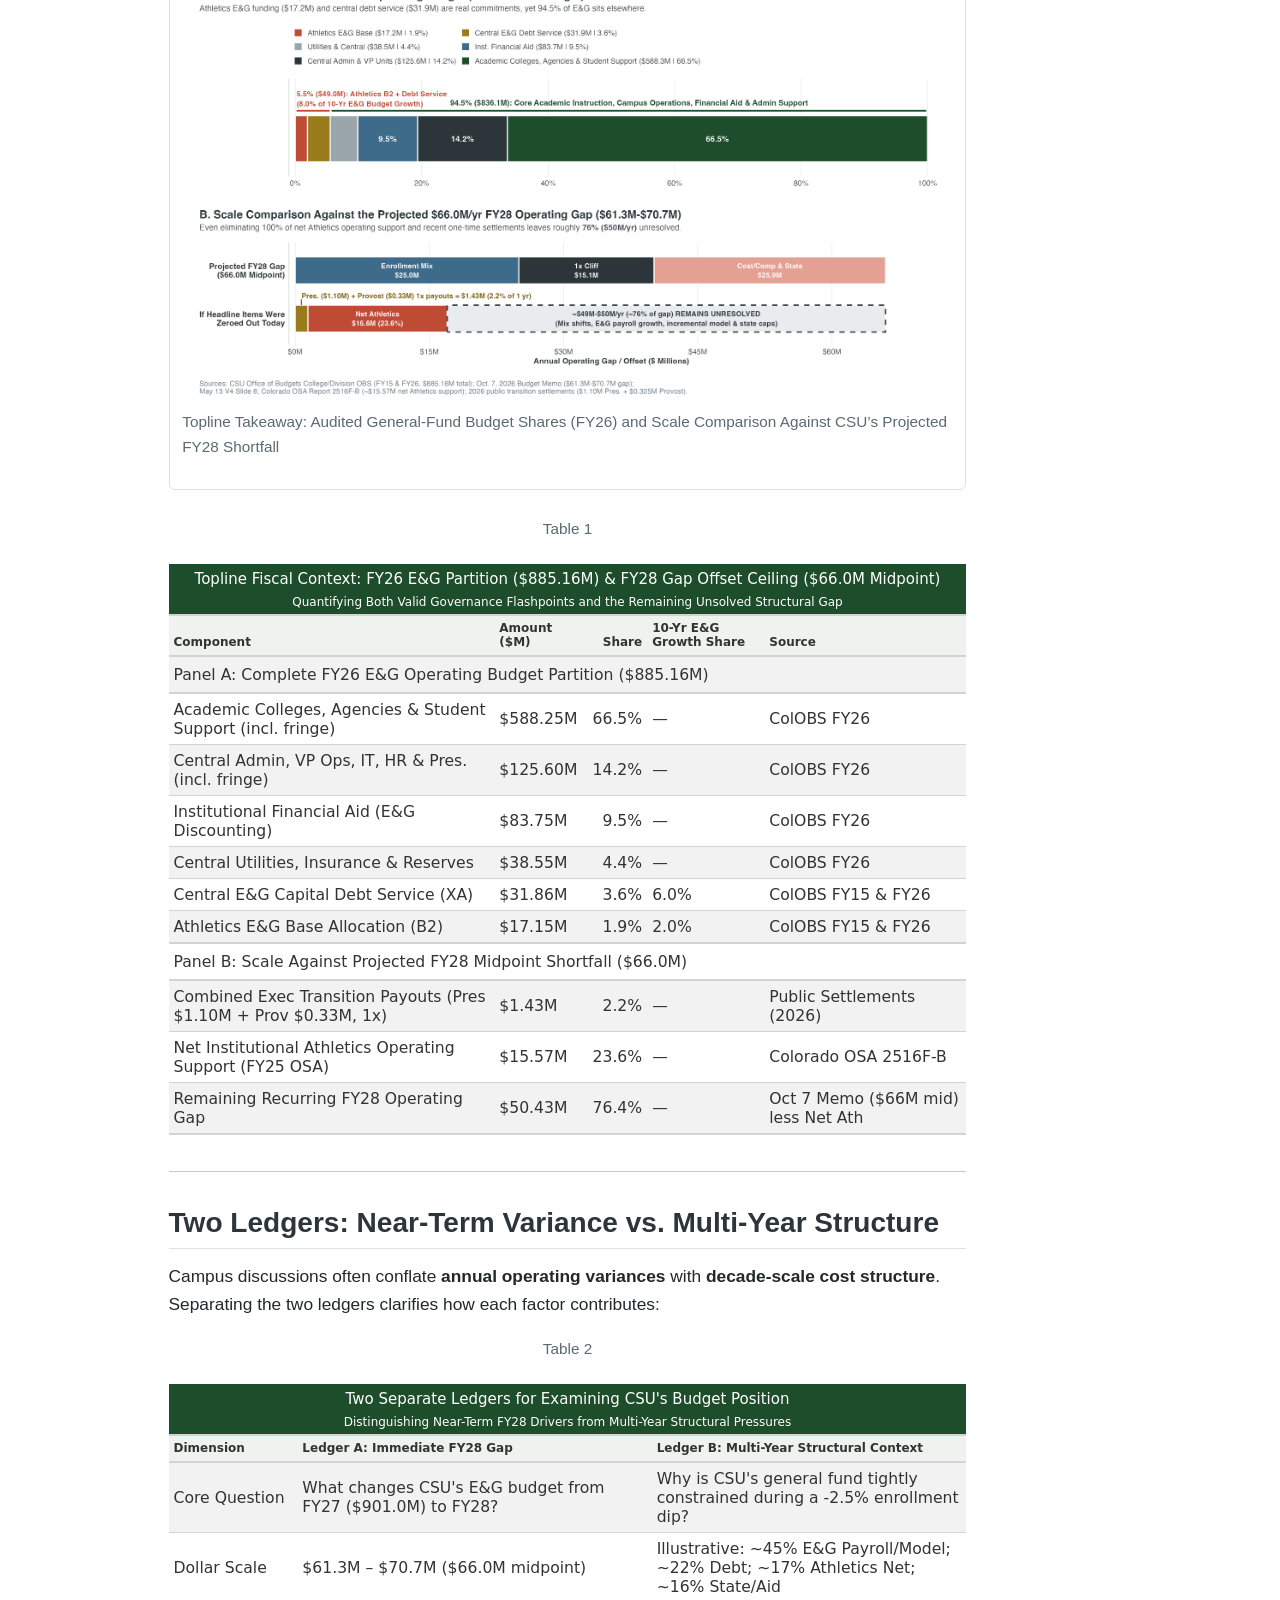
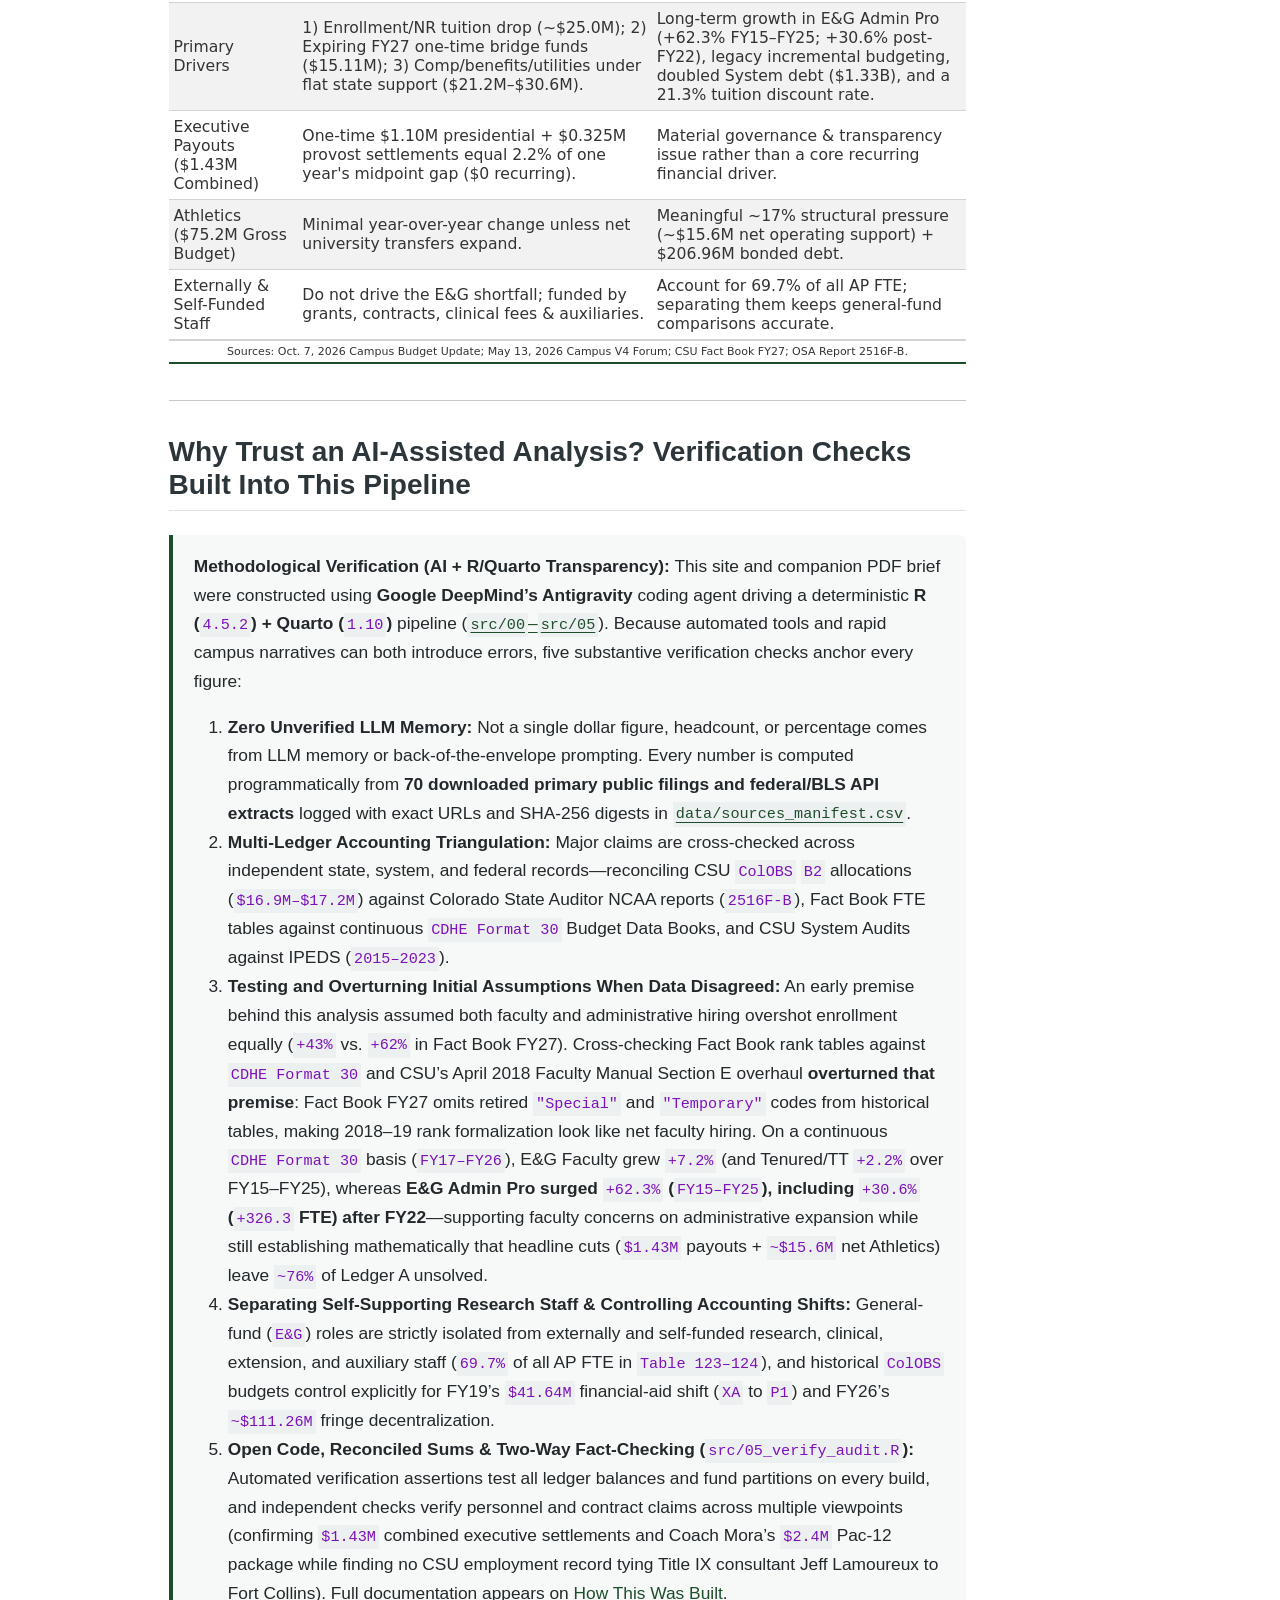
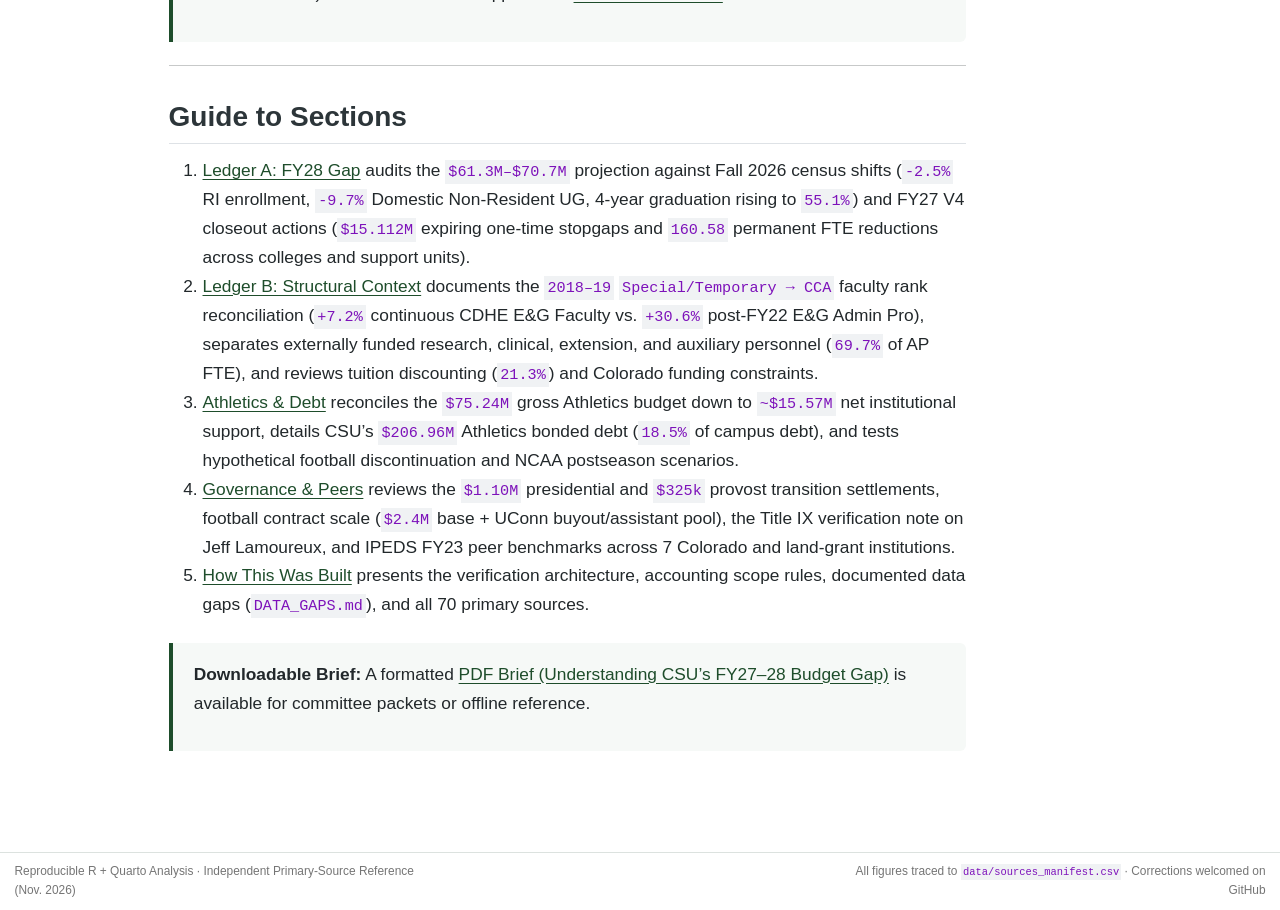
==== commit 0b6bf605: "Add topline scale takeaway, reconcile CDHE faculty vs admin trend, refine verification checks" ====
--- a/docs/index.html
+++ b/docs/index.html
@@ -150,8 +150,9 @@
     <h2 id="toc-title">On this page</h2>
    
   <ul>
-  <li><a href="#separating-near-term-variance-from-long-term-context-ledger-a-vs.-ledger-b" id="toc-separating-near-term-variance-from-long-term-context-ledger-a-vs.-ledger-b" class="nav-link active" data-scroll-target="#separating-near-term-variance-from-long-term-context-ledger-a-vs.-ledger-b">Separating Near-Term Variance from Long-Term Context: Ledger A vs.&nbsp;Ledger B</a></li>
-  <li><a href="#how-this-site-was-built-reality-checks-put-in" id="toc-how-this-site-was-built-reality-checks-put-in" class="nav-link" data-scroll-target="#how-this-site-was-built-reality-checks-put-in">How This Site Was Built &amp; Reality Checks Put In</a></li>
+  <li><a href="#topline-scale-headline-flashpoints-vs.-total-eg-the-fy28-gap" id="toc-topline-scale-headline-flashpoints-vs.-total-eg-the-fy28-gap" class="nav-link active" data-scroll-target="#topline-scale-headline-flashpoints-vs.-total-eg-the-fy28-gap">Topline Scale: Headline Flashpoints vs.&nbsp;Total E&amp;G &amp; the FY28 Gap</a></li>
+  <li><a href="#two-ledgers-near-term-variance-vs.-multi-year-structure" id="toc-two-ledgers-near-term-variance-vs.-multi-year-structure" class="nav-link" data-scroll-target="#two-ledgers-near-term-variance-vs.-multi-year-structure">Two Ledgers: Near-Term Variance vs.&nbsp;Multi-Year Structure</a></li>
+  <li><a href="#why-trust-an-ai-assisted-analysis-verification-checks-built-into-this-pipeline" id="toc-why-trust-an-ai-assisted-analysis-verification-checks-built-into-this-pipeline" class="nav-link" data-scroll-target="#why-trust-an-ai-assisted-analysis-verification-checks-built-into-this-pipeline">Why Trust an AI-Assisted Analysis? Verification Checks Built Into This Pipeline</a></li>
   <li><a href="#guide-to-sections" id="toc-guide-to-sections" class="nav-link" data-scroll-target="#guide-to-sections">Guide to Sections</a></li>
   </ul>
 </nav>
@@ -162,7 +163,7 @@
 <header id="title-block-header" class="quarto-title-block default">
 <div class="quarto-title">
 <h1 class="title">Understanding CSU’s FY27–28 Operating Budget Gap</h1>
-<p class="subtitle lead">A Reflective, Primary-Source Reference on Near-Term Drivers, Multi-Year Context, and Externally Funded vs.&nbsp;General-Fund Accounting</p>
+<p class="subtitle lead">A Primary-Source Reference Separating Immediate FY28 Drivers, Multi-Year Structural Context, and Headline Flashpoints</p>
 </div>
 
 
@@ -180,19 +181,41 @@
 
 
 <div class="callout-context">
-<p><strong>Shared Context &amp; Intent:</strong> Colorado State University (Fort Collins) enters late-2026 governance conversations—ahead of the Nov.&nbsp;30 AAUP chapter meeting, Dec.&nbsp;1 Faculty Council, and Dec.&nbsp;3–4 Board of Governors meetings—facing a projected <strong>$61.3M–$70.7M FY28 Education &amp; General (E&amp;G) operating gap</strong>. Recent leadership transitions, including the <strong>$1.1M</strong> presidential transition settlement with mutual non-disparagement terms and public discussion of high-profile athletics contracts, have raised sincere questions across campus about governance transparency and institutional priorities. At the same time, primary public financial filings suggest the FY28 shortfall reflects broader multi-year pressures—enrollment mix shifts, expiring one-time stopgaps, state funding limits, general-fund payroll commitments across both administrative and academic units, and capital debt service—that affect CSU regardless of any single personnel decision.</p>
-</div>
-<p>These notes were put together to offer an open-minded, shared factual starting point. By separating <strong>near-term FY28 operating mechanics (Ledger A)</strong> from <strong>multi-year structural context (Ledger B)</strong> using <strong>70 archived public documents</strong> logged in <a href="data/sources_manifest.csv"><code>data/sources_manifest.csv</code></a>, we hope colleagues across faculty, staff, deans’ offices, central administration, and the Board can examine the same underlying numbers—while recognizing that high-level accounting tables never tell the full human or operational story of any campus unit.</p>
+<p><strong>Topline Takeaway:</strong> Structural debt, executive transition payouts (<strong>$1.10M</strong> presidential + <strong>$325k</strong> provost = <strong>$1.43M</strong> one-time), and Athletics institutional support (<strong>~$15.57M/yr</strong> net operating, <strong>$206.96M</strong> bonded debt) are material parts of Colorado State University’s fiscal picture. Yet on CSU’s <strong>$885.16M FY26 Education &amp; General (E&amp;G) budget</strong>, Athletics E&amp;G base support (<code>B2</code>: <strong>$17.15M</strong>, <strong>1.9%</strong>) and central debt service (<code>XA</code>: <strong>$31.86M</strong>, <strong>3.6%</strong>) represent <strong>5.5% of the operating budget</strong> and <strong>8.0% of 10-year E&amp;G growth (<code>FY15–FY26</code>)</strong>. Even cutting 100% of net Athletics support and executive transition payouts would leave <strong>roughly <code>~$49M–$50M/yr</code> (~76%) of the projected <code>$66.0M</code> FY28 shortfall unresolved</strong>, pointing toward broader structural drivers: non-resident enrollment mix, expiring one-time stopgaps, flat state support under TABOR, rising tuition discounting, and permanent E&amp;G payroll growth—especially post-FY22 E&amp;G Administrative Professional hiring (<code>+30.6%</code>), while continuous CDHE E&amp;G Faculty FTE grew +7.2% (<code>FY17–FY26</code>).</p>
+</div>
+<p>Ahead of the Nov.&nbsp;30 AAUP chapter meeting, Dec.&nbsp;1 Faculty Council, and Dec.&nbsp;3–4 Board of Governors meetings, this reference separates <strong>near-term FY28 operating mechanics (Ledger A)</strong> from <strong>multi-year structural context (Ledger B)</strong> using <strong>70 archived primary public documents</strong> logged in <a href="data/sources_manifest.csv"><code>data/sources_manifest.csv</code></a>. High-level budget files cannot capture the operational value of specific campus services or teaching units; rather, these figures provide a common factual baseline across faculty, staff, deans, central administration, and the Board.</p>
 <div class="kpi-grid">
 <div class="kpi-card alert">
 <div class="kpi-label">
-Projected FY28 E&amp;G Gap
+FY28 Projected E&amp;G Gap
 </div>
 <div class="kpi-value">
 $61.3M–$70.7M
 </div>
 <div class="kpi-sub">
 Reflects ~$25.0M enrollment/mix shift, $15.11M expiring FY27 one-time funds &amp; $21.2M–$30.6M cost/comp escalation (Oct.&nbsp;7 Memo).
+</div>
+</div>
+<div class="kpi-card gold">
+<div class="kpi-label">
+Athletics B2 + Debt in FY26 E&amp;G
+</div>
+<div class="kpi-value">
+5.5% ($49.0M)
+</div>
+<div class="kpi-sub">
+Of $885.16M FY26 E&amp;G: $17.15M B2 Athletics (1.9%) + $31.86M XA Debt (3.6%); 8.0% of 10-yr E&amp;G growth; ~$50M/yr of FY28 gap remains even at $0.
+</div>
+</div>
+<div class="kpi-card">
+<div class="kpi-label">
+E&amp;G Admin Pro vs.&nbsp;Faculty
+</div>
+<div class="kpi-value">
++62.3% / +7.2%
+</div>
+<div class="kpi-sub">
+E&amp;G Admin Pro rose +62.3% FY15–FY25 (+30.6% post-FY22); continuous CDHE E&amp;G Faculty grew +7.2% FY17–FY26 (+2.2% TT/T FY15–FY25).
 </div>
 </div>
 <div class="kpi-card">
@@ -203,61 +226,46 @@
 69.7%
 </div>
 <div class="kpi-sub">
-Of 4,597.7 FY25 AP FTE, 3,205.5 are externally or self-funded across sponsored research, clinical, extension &amp; auxiliary units; 1,392.2 sit on E&amp;G (FB27 Table 124).
-</div>
-</div>
-<div class="kpi-card gold">
-<div class="kpi-label">
-10-Yr E&amp;G Workforce vs.&nbsp;Demand
-</div>
-<div class="kpi-value">
-+62.3% / +43.3%
-</div>
-<div class="kpi-sub">
-FY15–FY25 E&amp;G Admin Pro (+62.3%) and E&amp;G Faculty (+43.3%, mainly CCA/NTT) expanded while Resident Student FTE shifted -5.0% (FY15–FY26).
-</div>
-</div>
-<div class="kpi-card alert">
-<div class="kpi-label">
-Athletics: Gross vs.&nbsp;Net
-</div>
-<div class="kpi-value">
-$75.2M → $15.6M
-</div>
-<div class="kpi-sub">
-Gross spending (2516F-B) minus $42.6M earned revenue &amp; $10.9M aid flow-back = ~$15.6M net operating support, plus $206.96M debt.
+Of 4,597.7 FY25 AP FTE, 3,205.5 are funded outside E&amp;G across sponsored research, clinical, extension &amp; auxiliary units (FB27 Table 123–124).
 </div>
 </div>
 </div>
 <hr>
-<section id="separating-near-term-variance-from-long-term-context-ledger-a-vs.-ledger-b" class="level2">
-<h2 class="anchored" data-anchor-id="separating-near-term-variance-from-long-term-context-ledger-a-vs.-ledger-b">Separating Near-Term Variance from Long-Term Context: Ledger A vs.&nbsp;Ledger B</h2>
-<p>Campus budget debates can easily talk past one another when <strong>one-year operating adjustments</strong> and <strong>multi-year cost structures</strong> are placed on the same ledger. Looking at both ledgers side by side clarifies how different pieces fit together.</p>
+<section id="topline-scale-headline-flashpoints-vs.-total-eg-the-fy28-gap" class="level2">
+<h2 class="anchored" data-anchor-id="topline-scale-headline-flashpoints-vs.-total-eg-the-fy28-gap">Topline Scale: Headline Flashpoints vs.&nbsp;Total E&amp;G &amp; the FY28 Gap</h2>
+<div class="figure-panel">
+<div class="quarto-figure quarto-figure-center">
+<figure class="figure">
+<p><img src="outputs/figures/fig00_topline_takeaway.png" class="img-fluid figure-img" style="width:100.0%"></p>
+<figcaption>Topline Takeaway: Audited General-Fund Budget Shares (FY26) and Scale Comparison Against CSU’s Projected FY28 Shortfall</figcaption>
+</figure>
+</div>
+</div>
 <div class="cell">
-<div id="tbl-two-ledgers" class="cell quarto-float quarto-figure quarto-figure-center anchored">
+<div id="tbl-topline-eg" class="cell quarto-float quarto-figure quarto-figure-center anchored">
 <figure class="quarto-float quarto-float-tbl figure">
-<figcaption class="quarto-float-caption-top quarto-float-caption quarto-float-tbl quarto-uncaptioned" id="tbl-two-ledgers-caption-0ceaefa1-69ba-4598-a22c-09a6ac19f8ca">
+<figcaption class="quarto-float-caption-top quarto-float-caption quarto-float-tbl quarto-uncaptioned" id="tbl-topline-eg-caption-0ceaefa1-69ba-4598-a22c-09a6ac19f8ca">
 Table&nbsp;1
 </figcaption>
-<div aria-describedby="tbl-two-ledgers-caption-0ceaefa1-69ba-4598-a22c-09a6ac19f8ca">
+<div aria-describedby="tbl-topline-eg-caption-0ceaefa1-69ba-4598-a22c-09a6ac19f8ca">
 <div class="cell-output-display">
-<div id="sjwkvhhiih" style="padding-left:0px;padding-right:0px;padding-top:10px;padding-bottom:10px;overflow-x:auto;overflow-y:auto;width:auto;height:auto;">
-<style>#sjwkvhhiih table {
+<div id="zdlzycyfkm" style="padding-left:0px;padding-right:0px;padding-top:10px;padding-bottom:10px;overflow-x:auto;overflow-y:auto;width:auto;height:auto;">
+<style>#zdlzycyfkm table {
   font-family: system-ui, 'Segoe UI', Roboto, Helvetica, Arial, sans-serif, 'Apple Color Emoji', 'Segoe UI Emoji', 'Segoe UI Symbol', 'Noto Color Emoji';
   -webkit-font-smoothing: antialiased;
   -moz-osx-font-smoothing: grayscale;
 }
 
-#sjwkvhhiih thead, #sjwkvhhiih tbody, #sjwkvhhiih tfoot, #sjwkvhhiih tr, #sjwkvhhiih td, #sjwkvhhiih th {
+#zdlzycyfkm thead, #zdlzycyfkm tbody, #zdlzycyfkm tfoot, #zdlzycyfkm tr, #zdlzycyfkm td, #zdlzycyfkm th {
   border-style: none;
 }
 
-#sjwkvhhiih p {
+#zdlzycyfkm p {
   margin: 0;
   padding: 0;
 }
 
-#sjwkvhhiih .gt_table {
+#zdlzycyfkm .gt_table {
   display: table;
   border-collapse: collapse;
   line-height: normal;
@@ -283,12 +291,12 @@
   border-left-color: #D3D3D3;
 }
 
-#sjwkvhhiih .gt_caption {
+#zdlzycyfkm .gt_caption {
   padding-top: 4px;
   padding-bottom: 4px;
 }
 
-#sjwkvhhiih .gt_title {
+#zdlzycyfkm .gt_title {
   color: #FFFFFF;
   font-size: 15px;
   font-weight: bold;
@@ -300,7 +308,7 @@
   border-bottom-width: 0;
 }
 
-#sjwkvhhiih .gt_subtitle {
+#zdlzycyfkm .gt_subtitle {
   color: #FFFFFF;
   font-size: 12px;
   font-weight: initial;
@@ -312,7 +320,7 @@
   border-top-width: 0;
 }
 
-#sjwkvhhiih .gt_heading {
+#zdlzycyfkm .gt_heading {
   background-color: #1E4D2B;
   text-align: center;
   border-bottom-color: #FFFFFF;
@@ -324,13 +332,13 @@
   border-right-color: #D3D3D3;
 }
 
-#sjwkvhhiih .gt_bottom_border {
+#zdlzycyfkm .gt_bottom_border {
   border-bottom-style: solid;
   border-bottom-width: 2px;
   border-bottom-color: #D3D3D3;
 }
 
-#sjwkvhhiih .gt_col_headings {
+#zdlzycyfkm .gt_col_headings {
   border-top-style: solid;
   border-top-width: 2px;
   border-top-color: #D3D3D3;
@@ -345,7 +353,7 @@
   border-right-color: #D3D3D3;
 }
 
-#sjwkvhhiih .gt_col_heading {
+#zdlzycyfkm .gt_col_heading {
   color: #333333;
   background-color: #EFF3F0;
   font-size: 12px;
@@ -365,7 +373,7 @@
   overflow-x: hidden;
 }
 
-#sjwkvhhiih .gt_column_spanner_outer {
+#zdlzycyfkm .gt_column_spanner_outer {
   color: #333333;
   background-color: #EFF3F0;
   font-size: 12px;
@@ -377,15 +385,15 @@
   padding-right: 4px;
 }
 
-#sjwkvhhiih .gt_column_spanner_outer:first-child {
+#zdlzycyfkm .gt_column_spanner_outer:first-child {
   padding-left: 0;
 }
 
-#sjwkvhhiih .gt_column_spanner_outer:last-child {
+#zdlzycyfkm .gt_column_spanner_outer:last-child {
   padding-right: 0;
 }
 
-#sjwkvhhiih .gt_column_spanner {
+#zdlzycyfkm .gt_column_spanner {
   border-bottom-style: solid;
   border-bottom-width: 2px;
   border-bottom-color: #D3D3D3;
@@ -397,11 +405,11 @@
   width: 100%;
 }
 
-#sjwkvhhiih .gt_spanner_row {
+#zdlzycyfkm .gt_spanner_row {
   border-bottom-style: hidden;
 }
 
-#sjwkvhhiih .gt_group_heading {
+#zdlzycyfkm .gt_group_heading {
   padding-top: 8px;
   padding-bottom: 8px;
   padding-left: 5px;
@@ -427,7 +435,7 @@
   text-align: left;
 }
 
-#sjwkvhhiih .gt_empty_group_heading {
+#zdlzycyfkm .gt_empty_group_heading {
   padding: 0.5px;
   color: #333333;
   background-color: #FFFFFF;
@@ -442,15 +450,15 @@
   vertical-align: middle;
 }
 
-#sjwkvhhiih .gt_from_md > :first-child {
+#zdlzycyfkm .gt_from_md > :first-child {
   margin-top: 0;
 }
 
-#sjwkvhhiih .gt_from_md > :last-child {
+#zdlzycyfkm .gt_from_md > :last-child {
   margin-bottom: 0;
 }
 
-#sjwkvhhiih .gt_row {
+#zdlzycyfkm .gt_row {
   padding-top: 6px;
   padding-bottom: 6px;
   padding-left: 5px;
@@ -469,7 +477,7 @@
   overflow-x: hidden;
 }
 
-#sjwkvhhiih .gt_stub {
+#zdlzycyfkm .gt_stub {
   color: #333333;
   background-color: #FFFFFF;
   font-size: 100%;
@@ -482,7 +490,7 @@
   padding-right: 5px;
 }
 
-#sjwkvhhiih .gt_stub_row_group {
+#zdlzycyfkm .gt_stub_row_group {
   color: #333333;
   background-color: #FFFFFF;
   font-size: 100%;
@@ -496,15 +504,15 @@
   vertical-align: top;
 }
 
-#sjwkvhhiih .gt_row_group_first td {
+#zdlzycyfkm .gt_row_group_first td {
   border-top-width: 2px;
 }
 
-#sjwkvhhiih .gt_row_group_first th {
+#zdlzycyfkm .gt_row_group_first th {
   border-top-width: 2px;
 }
 
-#sjwkvhhiih .gt_summary_row {
+#zdlzycyfkm .gt_summary_row {
   color: #333333;
   background-color: #FFFFFF;
   text-transform: inherit;
@@ -514,16 +522,16 @@
   padding-right: 5px;
 }
 
-#sjwkvhhiih .gt_first_summary_row {
+#zdlzycyfkm .gt_first_summary_row {
   border-top-style: solid;
   border-top-color: #D3D3D3;
 }
 
-#sjwkvhhiih .gt_first_summary_row.thick {
+#zdlzycyfkm .gt_first_summary_row.thick {
   border-top-width: 2px;
 }
 
-#sjwkvhhiih .gt_last_summary_row {
+#zdlzycyfkm .gt_last_summary_row {
   padding-top: 8px;
   padding-bottom: 8px;
   padding-left: 5px;
@@ -533,7 +541,7 @@
   border-bottom-color: #D3D3D3;
 }
 
-#sjwkvhhiih .gt_grand_summary_row {
+#zdlzycyfkm .gt_grand_summary_row {
   color: #333333;
   background-color: #FFFFFF;
   text-transform: inherit;
@@ -543,7 +551,7 @@
   padding-right: 5px;
 }
 
-#sjwkvhhiih .gt_first_grand_summary_row {
+#zdlzycyfkm .gt_first_grand_summary_row {
   padding-top: 8px;
   padding-bottom: 8px;
   padding-left: 5px;
@@ -553,7 +561,7 @@
   border-top-color: #D3D3D3;
 }
 
-#sjwkvhhiih .gt_last_grand_summary_row_top {
+#zdlzycyfkm .gt_last_grand_summary_row_top {
   padding-top: 8px;
   padding-bottom: 8px;
   padding-left: 5px;
@@ -563,11 +571,11 @@
   border-bottom-color: #D3D3D3;
 }
 
-#sjwkvhhiih .gt_striped {
+#zdlzycyfkm .gt_striped {
   background-color: rgba(128, 128, 128, 0.05);
 }
 
-#sjwkvhhiih .gt_table_body {
+#zdlzycyfkm .gt_table_body {
   border-top-style: solid;
   border-top-width: 2px;
   border-top-color: #D3D3D3;
@@ -576,7 +584,7 @@
   border-bottom-color: #D3D3D3;
 }
 
-#sjwkvhhiih .gt_footnotes {
+#zdlzycyfkm .gt_footnotes {
   color: #333333;
   background-color: #FFFFFF;
   border-bottom-style: none;
@@ -590,7 +598,7 @@
   border-right-color: #D3D3D3;
 }
 
-#sjwkvhhiih .gt_footnote {
+#zdlzycyfkm .gt_footnote {
   margin: 0px;
   font-size: 90%;
   padding-top: 4px;
@@ -599,7 +607,7 @@
   padding-right: 5px;
 }
 
-#sjwkvhhiih .gt_sourcenotes {
+#zdlzycyfkm .gt_sourcenotes {
   color: #333333;
   background-color: #FFFFFF;
   border-bottom-style: none;
@@ -613,7 +621,7 @@
   border-right-color: #D3D3D3;
 }
 
-#sjwkvhhiih .gt_sourcenote {
+#zdlzycyfkm .gt_sourcenote {
   font-size: 11px;
   padding-top: 4px;
   padding-bottom: 4px;
@@ -621,72 +629,72 @@
   padding-right: 5px;
 }
 
-#sjwkvhhiih .gt_left {
+#zdlzycyfkm .gt_left {
   text-align: left;
 }
 
-#sjwkvhhiih .gt_center {
+#zdlzycyfkm .gt_center {
   text-align: center;
 }
 
-#sjwkvhhiih .gt_right {
+#zdlzycyfkm .gt_right {
   text-align: right;
   font-variant-numeric: tabular-nums;
 }
 
-#sjwkvhhiih .gt_font_normal {
+#zdlzycyfkm .gt_font_normal {
   font-weight: normal;
 }
 
-#sjwkvhhiih .gt_font_bold {
+#zdlzycyfkm .gt_font_bold {
   font-weight: bold;
 }
 
-#sjwkvhhiih .gt_font_italic {
+#zdlzycyfkm .gt_font_italic {
   font-style: italic;
 }
 
-#sjwkvhhiih .gt_super {
+#zdlzycyfkm .gt_super {
   font-size: 65%;
 }
 
-#sjwkvhhiih .gt_footnote_marks {
+#zdlzycyfkm .gt_footnote_marks {
   font-size: 75%;
   vertical-align: 0.4em;
   position: initial;
 }
 
-#sjwkvhhiih .gt_asterisk {
+#zdlzycyfkm .gt_asterisk {
   font-size: 100%;
   vertical-align: 0;
 }
 
-#sjwkvhhiih .gt_indent_1 {
+#zdlzycyfkm .gt_indent_1 {
   text-indent: 5px;
 }
 
-#sjwkvhhiih .gt_indent_2 {
+#zdlzycyfkm .gt_indent_2 {
   text-indent: 10px;
 }
 
-#sjwkvhhiih .gt_indent_3 {
+#zdlzycyfkm .gt_indent_3 {
   text-indent: 15px;
 }
 
-#sjwkvhhiih .gt_indent_4 {
+#zdlzycyfkm .gt_indent_4 {
   text-indent: 20px;
 }
 
-#sjwkvhhiih .gt_indent_5 {
+#zdlzycyfkm .gt_indent_5 {
   text-indent: 25px;
 }
 
-#sjwkvhhiih .katex-display {
+#zdlzycyfkm .katex-display {
   display: inline-flex !important;
   margin-bottom: 0.75em !important;
 }
 
-#sjwkvhhiih div.Reactable > div.rt-table > div.rt-thead > div.rt-tr.rt-tr-group-header > div.rt-th-group:after {
+#zdlzycyfkm div.Reactable > div.rt-table > div.rt-thead > div.rt-tr.rt-tr-group-header > div.rt-th-group:after {
   height: 0px !important;
 }
 </style>
@@ -694,7 +702,565 @@
 <table class="gt_table caption-top table table-sm table-striped small" data-quarto-bootstrap="false">
 <thead>
 <tr class="gt_heading header">
-<td colspan="3" class="gt_heading gt_title gt_font_normal">Two Separate Ledgers for Understanding CSU's Budget Position</td>
+<td colspan="5" class="gt_heading gt_title gt_font_normal">Topline Fiscal Context: FY26 E&amp;G Partition ($885.16M) &amp; FY28 Gap Offset Ceiling ($66.0M Midpoint)</td>
+</tr>
+<tr class="gt_heading even">
+<td colspan="5" class="gt_heading gt_subtitle gt_font_normal gt_bottom_border">Quantifying Both Valid Governance Flashpoints and the Remaining Unsolved Structural Gap</td>
+</tr>
+<tr class="gt_col_headings header">
+<th id="Component" class="gt_col_heading gt_columns_bottom_border gt_left" data-quarto-table-cell-role="th" scope="col">Component</th>
+<th id="Amount-($M)" class="gt_col_heading gt_columns_bottom_border gt_left" data-quarto-table-cell-role="th" scope="col">Amount ($M)</th>
+<th id="Share" class="gt_col_heading gt_columns_bottom_border gt_right" data-quarto-table-cell-role="th" scope="col">Share</th>
+<th id="a10-Yr-E&amp;G-Growth-Share" class="gt_col_heading gt_columns_bottom_border gt_left" data-quarto-table-cell-role="th" scope="col">10-Yr E&amp;G Growth Share</th>
+<th id="Source" class="gt_col_heading gt_columns_bottom_border gt_left" data-quarto-table-cell-role="th" scope="col">Source</th>
+</tr>
+</thead>
+<tbody class="gt_table_body">
+<tr class="gt_group_heading_row odd">
+<th colspan="5" id="Panel-A:-Complete-FY26-E&amp;amp;G-Operating-Budget-Partition-($885.16M)" class="gt_group_heading" data-quarto-table-cell-role="th" scope="colgroup">Panel A: Complete FY26 E&amp;G Operating Budget Partition ($885.16M)</th>
+</tr>
+<tr class="gt_row_group_first even">
+<td class="gt_row gt_left" headers="Panel-A:-Complete-FY26-E&amp;G-Operating-Budget-Partition-($885.16M)  Component">Academic Colleges, Agencies &amp; Student Support (incl. fringe)</td>
+<td class="gt_row gt_left" headers="Panel-A:-Complete-FY26-E&amp;G-Operating-Budget-Partition-($885.16M)  Amount-($M)">$588.25M</td>
+<td class="gt_row gt_right" headers="Panel-A:-Complete-FY26-E&amp;G-Operating-Budget-Partition-($885.16M)  Share">66.5%</td>
+<td class="gt_row gt_left" headers="Panel-A:-Complete-FY26-E&amp;G-Operating-Budget-Partition-($885.16M)  a10-Yr-E&amp;G-Growth-Share">—</td>
+<td class="gt_row gt_left" headers="Panel-A:-Complete-FY26-E&amp;G-Operating-Budget-Partition-($885.16M)  Source">ColOBS FY26</td>
+</tr>
+<tr class="odd">
+<td class="gt_row gt_left" headers="Panel-A:-Complete-FY26-E&amp;G-Operating-Budget-Partition-($885.16M)  Component">Central Admin, VP Ops, IT, HR &amp; Pres. (incl. fringe)</td>
+<td class="gt_row gt_left" headers="Panel-A:-Complete-FY26-E&amp;G-Operating-Budget-Partition-($885.16M)  Amount-($M)">$125.60M</td>
+<td class="gt_row gt_right" headers="Panel-A:-Complete-FY26-E&amp;G-Operating-Budget-Partition-($885.16M)  Share">14.2%</td>
+<td class="gt_row gt_left" headers="Panel-A:-Complete-FY26-E&amp;G-Operating-Budget-Partition-($885.16M)  a10-Yr-E&amp;G-Growth-Share">—</td>
+<td class="gt_row gt_left" headers="Panel-A:-Complete-FY26-E&amp;G-Operating-Budget-Partition-($885.16M)  Source">ColOBS FY26</td>
+</tr>
+<tr class="even">
+<td class="gt_row gt_left" headers="Panel-A:-Complete-FY26-E&amp;G-Operating-Budget-Partition-($885.16M)  Component">Institutional Financial Aid (E&amp;G Discounting)</td>
+<td class="gt_row gt_left" headers="Panel-A:-Complete-FY26-E&amp;G-Operating-Budget-Partition-($885.16M)  Amount-($M)">$83.75M</td>
+<td class="gt_row gt_right" headers="Panel-A:-Complete-FY26-E&amp;G-Operating-Budget-Partition-($885.16M)  Share">9.5%</td>
+<td class="gt_row gt_left" headers="Panel-A:-Complete-FY26-E&amp;G-Operating-Budget-Partition-($885.16M)  a10-Yr-E&amp;G-Growth-Share">—</td>
+<td class="gt_row gt_left" headers="Panel-A:-Complete-FY26-E&amp;G-Operating-Budget-Partition-($885.16M)  Source">ColOBS FY26</td>
+</tr>
+<tr class="odd">
+<td class="gt_row gt_left" headers="Panel-A:-Complete-FY26-E&amp;G-Operating-Budget-Partition-($885.16M)  Component">Central Utilities, Insurance &amp; Reserves</td>
+<td class="gt_row gt_left" headers="Panel-A:-Complete-FY26-E&amp;G-Operating-Budget-Partition-($885.16M)  Amount-($M)">$38.55M</td>
+<td class="gt_row gt_right" headers="Panel-A:-Complete-FY26-E&amp;G-Operating-Budget-Partition-($885.16M)  Share">4.4%</td>
+<td class="gt_row gt_left" headers="Panel-A:-Complete-FY26-E&amp;G-Operating-Budget-Partition-($885.16M)  a10-Yr-E&amp;G-Growth-Share">—</td>
+<td class="gt_row gt_left" headers="Panel-A:-Complete-FY26-E&amp;G-Operating-Budget-Partition-($885.16M)  Source">ColOBS FY26</td>
+</tr>
+<tr class="even">
+<td class="gt_row gt_left" headers="Panel-A:-Complete-FY26-E&amp;G-Operating-Budget-Partition-($885.16M)  Component">Central E&amp;G Capital Debt Service (XA)</td>
+<td class="gt_row gt_left" headers="Panel-A:-Complete-FY26-E&amp;G-Operating-Budget-Partition-($885.16M)  Amount-($M)">$31.86M</td>
+<td class="gt_row gt_right" headers="Panel-A:-Complete-FY26-E&amp;G-Operating-Budget-Partition-($885.16M)  Share">3.6%</td>
+<td class="gt_row gt_left" headers="Panel-A:-Complete-FY26-E&amp;G-Operating-Budget-Partition-($885.16M)  a10-Yr-E&amp;G-Growth-Share">6.0%</td>
+<td class="gt_row gt_left" headers="Panel-A:-Complete-FY26-E&amp;G-Operating-Budget-Partition-($885.16M)  Source">ColOBS FY15 &amp; FY26</td>
+</tr>
+<tr class="odd">
+<td class="gt_row gt_left" headers="Panel-A:-Complete-FY26-E&amp;G-Operating-Budget-Partition-($885.16M)  Component">Athletics E&amp;G Base Allocation (B2)</td>
+<td class="gt_row gt_left" headers="Panel-A:-Complete-FY26-E&amp;G-Operating-Budget-Partition-($885.16M)  Amount-($M)">$17.15M</td>
+<td class="gt_row gt_right" headers="Panel-A:-Complete-FY26-E&amp;G-Operating-Budget-Partition-($885.16M)  Share">1.9%</td>
+<td class="gt_row gt_left" headers="Panel-A:-Complete-FY26-E&amp;G-Operating-Budget-Partition-($885.16M)  a10-Yr-E&amp;G-Growth-Share">2.0%</td>
+<td class="gt_row gt_left" headers="Panel-A:-Complete-FY26-E&amp;G-Operating-Budget-Partition-($885.16M)  Source">ColOBS FY15 &amp; FY26</td>
+</tr>
+<tr class="gt_group_heading_row even">
+<th colspan="5" id="Panel-B:-Scale-Against-Projected-FY28-Midpoint-Shortfall-($66.0M)" class="gt_group_heading" data-quarto-table-cell-role="th" scope="colgroup">Panel B: Scale Against Projected FY28 Midpoint Shortfall ($66.0M)</th>
+</tr>
+<tr class="gt_row_group_first odd">
+<td class="gt_row gt_left" headers="Panel-B:-Scale-Against-Projected-FY28-Midpoint-Shortfall-($66.0M)  Component">Combined Exec Transition Payouts (Pres $1.10M + Prov $0.33M, 1x)</td>
+<td class="gt_row gt_left" headers="Panel-B:-Scale-Against-Projected-FY28-Midpoint-Shortfall-($66.0M)  Amount-($M)">$1.43M</td>
+<td class="gt_row gt_right" headers="Panel-B:-Scale-Against-Projected-FY28-Midpoint-Shortfall-($66.0M)  Share">2.2%</td>
+<td class="gt_row gt_left" headers="Panel-B:-Scale-Against-Projected-FY28-Midpoint-Shortfall-($66.0M)  a10-Yr-E&amp;G-Growth-Share">—</td>
+<td class="gt_row gt_left" headers="Panel-B:-Scale-Against-Projected-FY28-Midpoint-Shortfall-($66.0M)  Source">Public Settlements (2026)</td>
+</tr>
+<tr class="even">
+<td class="gt_row gt_left" headers="Panel-B:-Scale-Against-Projected-FY28-Midpoint-Shortfall-($66.0M)  Component">Net Institutional Athletics Operating Support (FY25 OSA)</td>
+<td class="gt_row gt_left" headers="Panel-B:-Scale-Against-Projected-FY28-Midpoint-Shortfall-($66.0M)  Amount-($M)">$15.57M</td>
+<td class="gt_row gt_right" headers="Panel-B:-Scale-Against-Projected-FY28-Midpoint-Shortfall-($66.0M)  Share">23.6%</td>
+<td class="gt_row gt_left" headers="Panel-B:-Scale-Against-Projected-FY28-Midpoint-Shortfall-($66.0M)  a10-Yr-E&amp;G-Growth-Share">—</td>
+<td class="gt_row gt_left" headers="Panel-B:-Scale-Against-Projected-FY28-Midpoint-Shortfall-($66.0M)  Source">Colorado OSA 2516F-B</td>
+</tr>
+<tr class="odd">
+<td class="gt_row gt_left" headers="Panel-B:-Scale-Against-Projected-FY28-Midpoint-Shortfall-($66.0M)  Component">Remaining Recurring FY28 Operating Gap</td>
+<td class="gt_row gt_left" headers="Panel-B:-Scale-Against-Projected-FY28-Midpoint-Shortfall-($66.0M)  Amount-($M)">$50.43M</td>
+<td class="gt_row gt_right" headers="Panel-B:-Scale-Against-Projected-FY28-Midpoint-Shortfall-($66.0M)  Share">76.4%</td>
+<td class="gt_row gt_left" headers="Panel-B:-Scale-Against-Projected-FY28-Midpoint-Shortfall-($66.0M)  a10-Yr-E&amp;G-Growth-Share">—</td>
+<td class="gt_row gt_left" headers="Panel-B:-Scale-Against-Projected-FY28-Midpoint-Shortfall-($66.0M)  Source">Oct 7 Memo ($66M mid) less Net Ath</td>
+</tr>
+</tbody>
+</table>
+
+</div>
+</div>
+</div>
+</figure>
+</div>
+</div>
+<hr>
+</section>
+<section id="two-ledgers-near-term-variance-vs.-multi-year-structure" class="level2">
+<h2 class="anchored" data-anchor-id="two-ledgers-near-term-variance-vs.-multi-year-structure">Two Ledgers: Near-Term Variance vs.&nbsp;Multi-Year Structure</h2>
+<p>Campus discussions often conflate <strong>annual operating variances</strong> with <strong>decade-scale cost structure</strong>. Separating the two ledgers clarifies how each factor contributes:</p>
+<div class="cell">
+<div id="tbl-two-ledgers" class="cell quarto-float quarto-figure quarto-figure-center anchored">
+<figure class="quarto-float quarto-float-tbl figure">
+<figcaption class="quarto-float-caption-top quarto-float-caption quarto-float-tbl quarto-uncaptioned" id="tbl-two-ledgers-caption-0ceaefa1-69ba-4598-a22c-09a6ac19f8ca">
+Table&nbsp;2
+</figcaption>
+<div aria-describedby="tbl-two-ledgers-caption-0ceaefa1-69ba-4598-a22c-09a6ac19f8ca">
+<div class="cell-output-display">
+<div id="lcpkrbbywi" style="padding-left:0px;padding-right:0px;padding-top:10px;padding-bottom:10px;overflow-x:auto;overflow-y:auto;width:auto;height:auto;">
+<style>#lcpkrbbywi table {
+  font-family: system-ui, 'Segoe UI', Roboto, Helvetica, Arial, sans-serif, 'Apple Color Emoji', 'Segoe UI Emoji', 'Segoe UI Symbol', 'Noto Color Emoji';
+  -webkit-font-smoothing: antialiased;
+  -moz-osx-font-smoothing: grayscale;
+}
+
+#lcpkrbbywi thead, #lcpkrbbywi tbody, #lcpkrbbywi tfoot, #lcpkrbbywi tr, #lcpkrbbywi td, #lcpkrbbywi th {
+  border-style: none;
+}
+
+#lcpkrbbywi p {
+  margin: 0;
+  padding: 0;
+}
+
+#lcpkrbbywi .gt_table {
+  display: table;
+  border-collapse: collapse;
+  line-height: normal;
+  margin-left: auto;
+  margin-right: auto;
+  color: #333333;
+  font-size: 13px;
+  font-weight: normal;
+  font-style: normal;
+  background-color: #FFFFFF;
+  width: 100%;
+  border-top-style: solid;
+  border-top-width: 2px;
+  border-top-color: #1E4D2B;
+  border-right-style: none;
+  border-right-width: 2px;
+  border-right-color: #D3D3D3;
+  border-bottom-style: solid;
+  border-bottom-width: 2px;
+  border-bottom-color: #1E4D2B;
+  border-left-style: none;
+  border-left-width: 2px;
+  border-left-color: #D3D3D3;
+}
+
+#lcpkrbbywi .gt_caption {
+  padding-top: 4px;
+  padding-bottom: 4px;
+}
+
+#lcpkrbbywi .gt_title {
+  color: #FFFFFF;
+  font-size: 15px;
+  font-weight: bold;
+  padding-top: 4px;
+  padding-bottom: 4px;
+  padding-left: 5px;
+  padding-right: 5px;
+  border-bottom-color: #FFFFFF;
+  border-bottom-width: 0;
+}
+
+#lcpkrbbywi .gt_subtitle {
+  color: #FFFFFF;
+  font-size: 12px;
+  font-weight: initial;
+  padding-top: 3px;
+  padding-bottom: 5px;
+  padding-left: 5px;
+  padding-right: 5px;
+  border-top-color: #FFFFFF;
+  border-top-width: 0;
+}
+
+#lcpkrbbywi .gt_heading {
+  background-color: #1E4D2B;
+  text-align: center;
+  border-bottom-color: #FFFFFF;
+  border-left-style: none;
+  border-left-width: 1px;
+  border-left-color: #D3D3D3;
+  border-right-style: none;
+  border-right-width: 1px;
+  border-right-color: #D3D3D3;
+}
+
+#lcpkrbbywi .gt_bottom_border {
+  border-bottom-style: solid;
+  border-bottom-width: 2px;
+  border-bottom-color: #D3D3D3;
+}
+
+#lcpkrbbywi .gt_col_headings {
+  border-top-style: solid;
+  border-top-width: 2px;
+  border-top-color: #D3D3D3;
+  border-bottom-style: solid;
+  border-bottom-width: 2px;
+  border-bottom-color: #D3D3D3;
+  border-left-style: none;
+  border-left-width: 1px;
+  border-left-color: #D3D3D3;
+  border-right-style: none;
+  border-right-width: 1px;
+  border-right-color: #D3D3D3;
+}
+
+#lcpkrbbywi .gt_col_heading {
+  color: #333333;
+  background-color: #EFF3F0;
+  font-size: 12px;
+  font-weight: bold;
+  text-transform: inherit;
+  border-left-style: none;
+  border-left-width: 1px;
+  border-left-color: #D3D3D3;
+  border-right-style: none;
+  border-right-width: 1px;
+  border-right-color: #D3D3D3;
+  vertical-align: bottom;
+  padding-top: 5px;
+  padding-bottom: 6px;
+  padding-left: 5px;
+  padding-right: 5px;
+  overflow-x: hidden;
+}
+
+#lcpkrbbywi .gt_column_spanner_outer {
+  color: #333333;
+  background-color: #EFF3F0;
+  font-size: 12px;
+  font-weight: bold;
+  text-transform: inherit;
+  padding-top: 0;
+  padding-bottom: 0;
+  padding-left: 4px;
+  padding-right: 4px;
+}
+
+#lcpkrbbywi .gt_column_spanner_outer:first-child {
+  padding-left: 0;
+}
+
+#lcpkrbbywi .gt_column_spanner_outer:last-child {
+  padding-right: 0;
+}
+
+#lcpkrbbywi .gt_column_spanner {
+  border-bottom-style: solid;
+  border-bottom-width: 2px;
+  border-bottom-color: #D3D3D3;
+  vertical-align: bottom;
+  padding-top: 5px;
+  padding-bottom: 5px;
+  overflow-x: hidden;
+  display: inline-block;
+  width: 100%;
+}
+
+#lcpkrbbywi .gt_spanner_row {
+  border-bottom-style: hidden;
+}
+
+#lcpkrbbywi .gt_group_heading {
+  padding-top: 8px;
+  padding-bottom: 8px;
+  padding-left: 5px;
+  padding-right: 5px;
+  color: #333333;
+  background-color: #FFFFFF;
+  font-size: 100%;
+  font-weight: initial;
+  text-transform: inherit;
+  border-top-style: solid;
+  border-top-width: 2px;
+  border-top-color: #D3D3D3;
+  border-bottom-style: solid;
+  border-bottom-width: 2px;
+  border-bottom-color: #D3D3D3;
+  border-left-style: none;
+  border-left-width: 1px;
+  border-left-color: #D3D3D3;
+  border-right-style: none;
+  border-right-width: 1px;
+  border-right-color: #D3D3D3;
+  vertical-align: middle;
+  text-align: left;
+}
+
+#lcpkrbbywi .gt_empty_group_heading {
+  padding: 0.5px;
+  color: #333333;
+  background-color: #FFFFFF;
+  font-size: 100%;
+  font-weight: initial;
+  border-top-style: solid;
+  border-top-width: 2px;
+  border-top-color: #D3D3D3;
+  border-bottom-style: solid;
+  border-bottom-width: 2px;
+  border-bottom-color: #D3D3D3;
+  vertical-align: middle;
+}
+
+#lcpkrbbywi .gt_from_md > :first-child {
+  margin-top: 0;
+}
+
+#lcpkrbbywi .gt_from_md > :last-child {
+  margin-bottom: 0;
+}
+
+#lcpkrbbywi .gt_row {
+  padding-top: 6px;
+  padding-bottom: 6px;
+  padding-left: 5px;
+  padding-right: 5px;
+  margin: 10px;
+  border-top-style: solid;
+  border-top-width: 1px;
+  border-top-color: #D3D3D3;
+  border-left-style: none;
+  border-left-width: 1px;
+  border-left-color: #D3D3D3;
+  border-right-style: none;
+  border-right-width: 1px;
+  border-right-color: #D3D3D3;
+  vertical-align: middle;
+  overflow-x: hidden;
+}
+
+#lcpkrbbywi .gt_stub {
+  color: #333333;
+  background-color: #FFFFFF;
+  font-size: 100%;
+  font-weight: initial;
+  text-transform: inherit;
+  border-right-style: solid;
+  border-right-width: 2px;
+  border-right-color: #D3D3D3;
+  padding-left: 5px;
+  padding-right: 5px;
+}
+
+#lcpkrbbywi .gt_stub_row_group {
+  color: #333333;
+  background-color: #FFFFFF;
+  font-size: 100%;
+  font-weight: initial;
+  text-transform: inherit;
+  border-right-style: solid;
+  border-right-width: 2px;
+  border-right-color: #D3D3D3;
+  padding-left: 5px;
+  padding-right: 5px;
+  vertical-align: top;
+}
+
+#lcpkrbbywi .gt_row_group_first td {
+  border-top-width: 2px;
+}
+
+#lcpkrbbywi .gt_row_group_first th {
+  border-top-width: 2px;
+}
+
+#lcpkrbbywi .gt_summary_row {
+  color: #333333;
+  background-color: #FFFFFF;
+  text-transform: inherit;
+  padding-top: 8px;
+  padding-bottom: 8px;
+  padding-left: 5px;
+  padding-right: 5px;
+}
+
+#lcpkrbbywi .gt_first_summary_row {
+  border-top-style: solid;
+  border-top-color: #D3D3D3;
+}
+
+#lcpkrbbywi .gt_first_summary_row.thick {
+  border-top-width: 2px;
+}
+
+#lcpkrbbywi .gt_last_summary_row {
+  padding-top: 8px;
+  padding-bottom: 8px;
+  padding-left: 5px;
+  padding-right: 5px;
+  border-bottom-style: solid;
+  border-bottom-width: 2px;
+  border-bottom-color: #D3D3D3;
+}
+
+#lcpkrbbywi .gt_grand_summary_row {
+  color: #333333;
+  background-color: #FFFFFF;
+  text-transform: inherit;
+  padding-top: 8px;
+  padding-bottom: 8px;
+  padding-left: 5px;
+  padding-right: 5px;
+}
+
+#lcpkrbbywi .gt_first_grand_summary_row {
+  padding-top: 8px;
+  padding-bottom: 8px;
+  padding-left: 5px;
+  padding-right: 5px;
+  border-top-style: double;
+  border-top-width: 6px;
+  border-top-color: #D3D3D3;
+}
+
+#lcpkrbbywi .gt_last_grand_summary_row_top {
+  padding-top: 8px;
+  padding-bottom: 8px;
+  padding-left: 5px;
+  padding-right: 5px;
+  border-bottom-style: double;
+  border-bottom-width: 6px;
+  border-bottom-color: #D3D3D3;
+}
+
+#lcpkrbbywi .gt_striped {
+  background-color: rgba(128, 128, 128, 0.05);
+}
+
+#lcpkrbbywi .gt_table_body {
+  border-top-style: solid;
+  border-top-width: 2px;
+  border-top-color: #D3D3D3;
+  border-bottom-style: solid;
+  border-bottom-width: 2px;
+  border-bottom-color: #D3D3D3;
+}
+
+#lcpkrbbywi .gt_footnotes {
+  color: #333333;
+  background-color: #FFFFFF;
+  border-bottom-style: none;
+  border-bottom-width: 2px;
+  border-bottom-color: #D3D3D3;
+  border-left-style: none;
+  border-left-width: 2px;
+  border-left-color: #D3D3D3;
+  border-right-style: none;
+  border-right-width: 2px;
+  border-right-color: #D3D3D3;
+}
+
+#lcpkrbbywi .gt_footnote {
+  margin: 0px;
+  font-size: 90%;
+  padding-top: 4px;
+  padding-bottom: 4px;
+  padding-left: 5px;
+  padding-right: 5px;
+}
+
+#lcpkrbbywi .gt_sourcenotes {
+  color: #333333;
+  background-color: #FFFFFF;
+  border-bottom-style: none;
+  border-bottom-width: 2px;
+  border-bottom-color: #D3D3D3;
+  border-left-style: none;
+  border-left-width: 2px;
+  border-left-color: #D3D3D3;
+  border-right-style: none;
+  border-right-width: 2px;
+  border-right-color: #D3D3D3;
+}
+
+#lcpkrbbywi .gt_sourcenote {
+  font-size: 11px;
+  padding-top: 4px;
+  padding-bottom: 4px;
+  padding-left: 5px;
+  padding-right: 5px;
+}
+
+#lcpkrbbywi .gt_left {
+  text-align: left;
+}
+
+#lcpkrbbywi .gt_center {
+  text-align: center;
+}
+
+#lcpkrbbywi .gt_right {
+  text-align: right;
+  font-variant-numeric: tabular-nums;
+}
+
+#lcpkrbbywi .gt_font_normal {
+  font-weight: normal;
+}
+
+#lcpkrbbywi .gt_font_bold {
+  font-weight: bold;
+}
+
+#lcpkrbbywi .gt_font_italic {
+  font-style: italic;
+}
+
+#lcpkrbbywi .gt_super {
+  font-size: 65%;
+}
+
+#lcpkrbbywi .gt_footnote_marks {
+  font-size: 75%;
+  vertical-align: 0.4em;
+  position: initial;
+}
+
+#lcpkrbbywi .gt_asterisk {
+  font-size: 100%;
+  vertical-align: 0;
+}
+
+#lcpkrbbywi .gt_indent_1 {
+  text-indent: 5px;
+}
+
+#lcpkrbbywi .gt_indent_2 {
+  text-indent: 10px;
+}
+
+#lcpkrbbywi .gt_indent_3 {
+  text-indent: 15px;
+}
+
+#lcpkrbbywi .gt_indent_4 {
+  text-indent: 20px;
+}
+
+#lcpkrbbywi .gt_indent_5 {
+  text-indent: 25px;
+}
+
+#lcpkrbbywi .katex-display {
+  display: inline-flex !important;
+  margin-bottom: 0.75em !important;
+}
+
+#lcpkrbbywi div.Reactable > div.rt-table > div.rt-thead > div.rt-tr.rt-tr-group-header > div.rt-th-group:after {
+  height: 0px !important;
+}
+</style>
+
+<table class="gt_table caption-top table table-sm table-striped small" data-quarto-bootstrap="false">
+<thead>
+<tr class="gt_heading header">
+<td colspan="3" class="gt_heading gt_title gt_font_normal">Two Separate Ledgers for Examining CSU's Budget Position</td>
 </tr>
 <tr class="gt_heading even">
 <td colspan="3" class="gt_heading gt_subtitle gt_font_normal gt_bottom_border">Distinguishing Near-Term FY28 Drivers from Multi-Year Structural Pressures</td>
@@ -719,22 +1285,22 @@
 <tr class="odd">
 <td class="gt_row gt_left" headers="Dimension">Primary Drivers</td>
 <td class="gt_row gt_left" headers="Ledger-A:-Immediate-FY28-Gap">1) Enrollment/NR tuition drop (~$25.0M); 2) Expiring FY27 one-time bridge funds ($15.11M); 3) Comp/benefits/utilities under flat state support ($21.2M–$30.6M).</td>
-<td class="gt_row gt_left" headers="Ledger-B:-Multi-Year-Structural-Context">Ten-year expansion across both E&amp;G Admin Pro (+62.3%) and E&amp;G Faculty (+43.3%), doubled System debt ($1.33B), and a 21.3% tuition discount rate.</td>
+<td class="gt_row gt_left" headers="Ledger-B:-Multi-Year-Structural-Context">Long-term growth in E&amp;G Admin Pro (+62.3% FY15–FY25; +30.6% post-FY22), legacy incremental budgeting, doubled System debt ($1.33B), and a 21.3% tuition discount rate.</td>
 </tr>
 <tr class="even">
-<td class="gt_row gt_left" headers="Dimension">Presidential Transition ($1.1M)</td>
-<td class="gt_row gt_left" headers="Ledger-A:-Immediate-FY28-Gap">One-time $1.1M settlement equals ~1.7% of one year's midpoint FY28 gap.</td>
-<td class="gt_row gt_left" headers="Ledger-B:-Multi-Year-Structural-Context">Important governance &amp; institutional trust concern rather than a core budget driver.</td>
+<td class="gt_row gt_left" headers="Dimension">Executive Payouts ($1.43M Combined)</td>
+<td class="gt_row gt_left" headers="Ledger-A:-Immediate-FY28-Gap">One-time $1.10M presidential + $0.325M provost settlements equal 2.2% of one year's midpoint gap ($0 recurring).</td>
+<td class="gt_row gt_left" headers="Ledger-B:-Multi-Year-Structural-Context">Material governance &amp; transparency issue rather than a core recurring financial driver.</td>
 </tr>
 <tr class="odd">
 <td class="gt_row gt_left" headers="Dimension">Athletics ($75.2M Gross Budget)</td>
-<td class="gt_row gt_left" headers="Ledger-A:-Immediate-FY28-Gap">Small year-over-year delta unless net university transfers expand.</td>
+<td class="gt_row gt_left" headers="Ledger-A:-Immediate-FY28-Gap">Minimal year-over-year change unless net university transfers expand.</td>
 <td class="gt_row gt_left" headers="Ledger-B:-Multi-Year-Structural-Context">Meaningful ~17% structural pressure (~$15.6M net operating support) + $206.96M bonded debt.</td>
 </tr>
 <tr class="even">
 <td class="gt_row gt_left" headers="Dimension">Externally &amp; Self-Funded Staff</td>
 <td class="gt_row gt_left" headers="Ledger-A:-Immediate-FY28-Gap">Do not drive the E&amp;G shortfall; funded by grants, contracts, clinical fees &amp; auxiliaries.</td>
-<td class="gt_row gt_left" headers="Ledger-B:-Multi-Year-Structural-Context">Account for 69.7% of all AP FTE; separating them keeps E&amp;G comparisons fair and accurate.</td>
+<td class="gt_row gt_left" headers="Ledger-B:-Multi-Year-Structural-Context">Account for 69.7% of all AP FTE; separating them keeps general-fund comparisons accurate.</td>
 </tr>
 </tbody><tfoot>
 <tr class="gt_sourcenotes odd">
@@ -752,40 +1318,31 @@
 </div>
 <hr>
 </section>
-<section id="how-this-site-was-built-reality-checks-put-in" class="level2">
-<h2 class="anchored" data-anchor-id="how-this-site-was-built-reality-checks-put-in">How This Site Was Built &amp; Reality Checks Put In</h2>
+<section id="why-trust-an-ai-assisted-analysis-verification-checks-built-into-this-pipeline" class="level2">
+<h2 class="anchored" data-anchor-id="why-trust-an-ai-assisted-analysis-verification-checks-built-into-this-pipeline">Why Trust an AI-Assisted Analysis? Verification Checks Built Into This Pipeline</h2>
 <div class="callout-audit">
-<p><strong>Transparency &amp; Build Disclosure:</strong> Compiled by <strong>Matthew R.V. Ross</strong> (CSU faculty) using <strong>Google DeepMind’s Antigravity</strong> coding agent in <strong>R (<code>4.5.2</code>) + Quarto (<code>1.10</code>)</strong> as an open-source effort to understand CSU’s primary financial documents ahead of late-2026 campus meetings—shared humbly with full code and data so colleagues across faculty, staff, and administration can inspect, question, or improve any part of it. Six practical reality checks were built into the workflow:</p>
+<p><strong>Methodological Verification (AI + R/Quarto Transparency):</strong> This site and companion PDF brief were constructed using <strong>Google DeepMind’s Antigravity</strong> coding agent driving a deterministic <strong>R (<code>4.5.2</code>) + Quarto (<code>1.10</code>)</strong> pipeline (<a href="./methodology-sources.html"><code>src/00</code>–<code>src/05</code></a>). Because automated tools and rapid campus narratives can both introduce errors, five substantive verification checks anchor every figure:</p>
 <ol type="1">
-<li><strong>Primary-Source-Only Ingestion:</strong> Every chart and table is computed programmatically from <strong>70 downloaded public PDFs, memos, and federal/BLS APIs</strong> archived with SHA-256 digests in <a href="data/sources_manifest.csv"><code>data/sources_manifest.csv</code></a>.</li>
-<li><strong>Visual Inspection of Posted Slides (Zero Guessing):</strong> Rasterized slide decks revealed that Slides 14–15 of the posted Oct.&nbsp;14, 2026 PDF had blank white scenario table areas online; rather than estimating values, Ledger A relies strictly on the Oct.&nbsp;7, 2026 memo and May 13 V4 Slide 6.</li>
-<li><strong>Separating Sponsored Research, Clinical &amp; Auxiliary Staff:</strong> Domain review required separating non-E&amp;G research, clinical, extension, and auxiliary AP roles (<code>69.7%</code> of all AP FTE in <code>Table 123–124</code>) from general-fund E&amp;G lines so externally funded growth is not misread as E&amp;G overhead.</li>
-<li><strong>Controls for Accounting Reclassifications:</strong> Historical ColOBS series isolate both FY19’s <code>$41.64M</code> financial-aid shift (<code>XA</code> to <code>P1</code>) and FY26’s <code>~$111.26M</code> fringe decentralization so accounting moves are not mistaken for sudden spending spikes.</li>
-<li><strong>Symmetrical Fact-Checking &amp; Non-Interpolation:</strong> Claims from multiple viewpoints were checked against primary filings—noting where national media reporting on a Title IX investigator involved universities outside CSU, leaving omitted <code>FY21–FY24</code> E&amp;G State Classified rows in Fact Book Table 128 as <code>NA</code>, and acknowledging that top-level headcount numbers cannot reflect specific operational needs like student support or instructor career-track stabilization.</li>
-<li><strong>Automated Reconciliation Suite (<code>src/05_verify_audit.R</code>):</strong> Seven programmatic checks validate all sums, fund splits, and outputs on every build. Full details appear on <strong><a href="./methodology-sources.html">How This Was Built</a></strong>.</li>
+<li><strong>Zero Unverified LLM Memory:</strong> Not a single dollar figure, headcount, or percentage comes from LLM memory or back-of-the-envelope prompting. Every number is computed programmatically from <strong>70 downloaded primary public filings and federal/BLS API extracts</strong> logged with exact URLs and SHA-256 digests in <a href="data/sources_manifest.csv"><code>data/sources_manifest.csv</code></a>.</li>
+<li><strong>Multi-Ledger Accounting Triangulation:</strong> Major claims are cross-checked across independent state, system, and federal records—reconciling CSU <code>ColOBS</code> <code>B2</code> allocations (<code>$16.9M–$17.2M</code>) against Colorado State Auditor NCAA reports (<code>2516F-B</code>), Fact Book FTE tables against continuous <code>CDHE Format 30</code> Budget Data Books, and CSU System Audits against IPEDS (<code>2015–2023</code>).</li>
+<li><strong>Testing and Overturning Initial Assumptions When Data Disagreed:</strong> An early premise behind this analysis assumed both faculty and administrative hiring overshot enrollment equally (<code>+43%</code> vs.&nbsp;<code>+62%</code> in Fact Book FY27). Cross-checking Fact Book rank tables against <code>CDHE Format 30</code> and CSU’s April 2018 Faculty Manual Section E overhaul <strong>overturned that premise</strong>: Fact Book FY27 omits retired <code>"Special"</code> and <code>"Temporary"</code> codes from historical tables, making 2018–19 rank formalization look like net faculty hiring. On a continuous <code>CDHE Format 30</code> basis (<code>FY17–FY26</code>), E&amp;G Faculty grew <strong><code>+7.2%</code></strong> (and Tenured/TT <strong><code>+2.2%</code></strong> over FY15–FY25), whereas <strong>E&amp;G Admin Pro surged <code>+62.3%</code> (<code>FY15–FY25</code>), including <code>+30.6%</code> (<code>+326.3</code> FTE) after FY22</strong>—supporting faculty concerns on administrative expansion while still establishing mathematically that headline cuts (<code>$1.43M</code> payouts + <code>~$15.6M</code> net Athletics) leave <code>~76%</code> of Ledger A unsolved.</li>
+<li><strong>Separating Self-Supporting Research Staff &amp; Controlling Accounting Shifts:</strong> General-fund (<code>E&amp;G</code>) roles are strictly isolated from externally and self-funded research, clinical, extension, and auxiliary staff (<code>69.7%</code> of all AP FTE in <code>Table 123–124</code>), and historical <code>ColOBS</code> budgets control explicitly for FY19’s <code>$41.64M</code> financial-aid shift (<code>XA</code> to <code>P1</code>) and FY26’s <code>~$111.26M</code> fringe decentralization.</li>
+<li><strong>Open Code, Reconciled Sums &amp; Two-Way Fact-Checking (<code>src/05_verify_audit.R</code>):</strong> Automated verification assertions test all ledger balances and fund partitions on every build, and independent checks verify personnel and contract claims across multiple viewpoints (confirming <code>$1.43M</code> combined executive settlements and Coach Mora’s <code>$2.4M</code> Pac-12 package while finding no CSU employment record tying Title IX consultant Jeff Lamoureux to Fort Collins). Full documentation appears on <strong><a href="./methodology-sources.html">How This Was Built</a></strong>.</li>
 </ol>
 </div>
 <hr>
 </section>
 <section id="guide-to-sections" class="level2">
 <h2 class="anchored" data-anchor-id="guide-to-sections">Guide to Sections</h2>
-<div class="figure-panel">
-<div class="quarto-figure quarto-figure-center">
-<figure class="figure">
-<p><img src="outputs/figures/fig01_fy28_shortfall_bridge.png" class="img-fluid figure-img" style="width:100.0%"></p>
-<figcaption>Ledger A Overview: Immediate Drivers of CSU’s Projected $61.3M–$70.7M FY28 Operating Gap</figcaption>
-</figure>
-</div>
-</div>
 <ol type="1">
-<li><strong><a href="./ledger-a-fy28-cliff.html">Ledger A: FY28 Gap</a></strong> walks through the <code>$61.3M–$70.7M</code> projection alongside Fall 2026 census shifts (<code>-2.5%</code> RI enrollment, <code>-9.7%</code> Domestic Non-Resident UG, 4-year graduation rising to <code>55.1%</code>) and FY27 V4 closeout figures (<code>$15.112M</code> expiring one-time stopgaps and <code>160.58</code> permanent FTE reductions across colleges and support units).</li>
-<li><strong><a href="./ledger-b-structural.html">Ledger B: Structural Context</a></strong> separates externally funded research, clinical, extension, and auxiliary staff (<code>69.7%</code> of AP FTE) from general-fund E&amp;G trends across both admin (<code>+62.3%</code>) and faculty (<code>+43.3%</code>, mainly CCA/NTT), while reviewing tuition discounting (<code>21.3%</code>) and Colorado funding constraints.</li>
-<li><strong><a href="./athletics-audit.html">Athletics &amp; Debt</a></strong> reconciles the <code>$75.24M</code> gross Athletics budget down to <code>~$15.57M</code> net institutional support, details CSU’s <code>$206.96M</code> Athletics bonded debt (<code>18.5%</code> of campus debt), and evaluates hypothetical football cancellation and NCAA tournament scenarios calmly.</li>
-<li><strong><a href="./governance-and-peers.html">Governance &amp; Peers</a></strong> considers trust and transparency questions alongside a careful source verification note on Title IX hiring claims, benchmarks CSU across 7 Colorado and land-grant R1 peers (<code>IPEDS FY23</code>), and offers constructive questions ahead of the FY28 Hybrid RCM transition.</li>
-<li><strong><a href="./methodology-sources.html">How This Was Built</a></strong> shares the full reproducible pipeline, AI and human verification checks, accounting scope notes, documented data gaps (<code>DATA_GAPS.md</code>), and all 70 primary sources.</li>
+<li><strong><a href="./ledger-a-fy28-cliff.html">Ledger A: FY28 Gap</a></strong> audits the <code>$61.3M–$70.7M</code> projection against Fall 2026 census shifts (<code>-2.5%</code> RI enrollment, <code>-9.7%</code> Domestic Non-Resident UG, 4-year graduation rising to <code>55.1%</code>) and FY27 V4 closeout actions (<code>$15.112M</code> expiring one-time stopgaps and <code>160.58</code> permanent FTE reductions across colleges and support units).</li>
+<li><strong><a href="./ledger-b-structural.html">Ledger B: Structural Context</a></strong> documents the <code>2018–19</code> <code>Special/Temporary → CCA</code> faculty rank reconciliation (<code>+7.2%</code> continuous CDHE E&amp;G Faculty vs.&nbsp;<code>+30.6%</code> post-FY22 E&amp;G Admin Pro), separates externally funded research, clinical, extension, and auxiliary personnel (<code>69.7%</code> of AP FTE), and reviews tuition discounting (<code>21.3%</code>) and Colorado funding constraints.</li>
+<li><strong><a href="./athletics-audit.html">Athletics &amp; Debt</a></strong> reconciles the <code>$75.24M</code> gross Athletics budget down to <code>~$15.57M</code> net institutional support, details CSU’s <code>$206.96M</code> Athletics bonded debt (<code>18.5%</code> of campus debt), and tests hypothetical football discontinuation and NCAA postseason scenarios.</li>
+<li><strong><a href="./governance-and-peers.html">Governance &amp; Peers</a></strong> reviews the <code>$1.10M</code> presidential and <code>$325k</code> provost transition settlements, football contract scale (<code>$2.4M</code> base + UConn buyout/assistant pool), the Title IX verification note on Jeff Lamoureux, and IPEDS FY23 peer benchmarks across 7 Colorado and land-grant institutions.</li>
+<li><strong><a href="./methodology-sources.html">How This Was Built</a></strong> presents the verification architecture, accounting scope rules, documented data gaps (<code>DATA_GAPS.md</code>), and all 70 primary sources.</li>
 </ol>
 <div class="callout-audit">
-<p><strong>Downloadable Brief:</strong> A formatted 11-page <strong><a href="outputs/pdf/CSU_Budget_Context_FY27_28.pdf">PDF Brief (Understanding CSU’s FY27–28 Budget Gap)</a></strong> is also available for committee packets or offline reading.</p>
+<p><strong>Downloadable Brief:</strong> A formatted <strong><a href="outputs/pdf/CSU_Budget_Context_FY27_28.pdf">PDF Brief (Understanding CSU’s FY27–28 Budget Gap)</a></strong> is available for committee packets or offline reference.</p>
 </div>
 
 
@@ -1196,13 +1753,13 @@
 <footer class="footer">
   <div class="nav-footer">
     <div class="nav-footer-left">
-<p>Compiled by Matthew R.V. Ross with Antigravity AI (R + Quarto) · 70 public primary sources</p>
+<p>Reproducible R + Quarto Analysis · Independent Primary-Source Reference (Nov.&nbsp;2026)</p>
 </div>   
     <div class="nav-footer-center">
       &nbsp;
     </div>
     <div class="nav-footer-right">
-<p>Every figure traced to <code>data/sources_manifest.csv</code> · Corrections welcomed</p>
+<p>All figures traced to <code>data/sources_manifest.csv</code> · Corrections welcomed on GitHub</p>
 </div>
   </div>
 </footer>
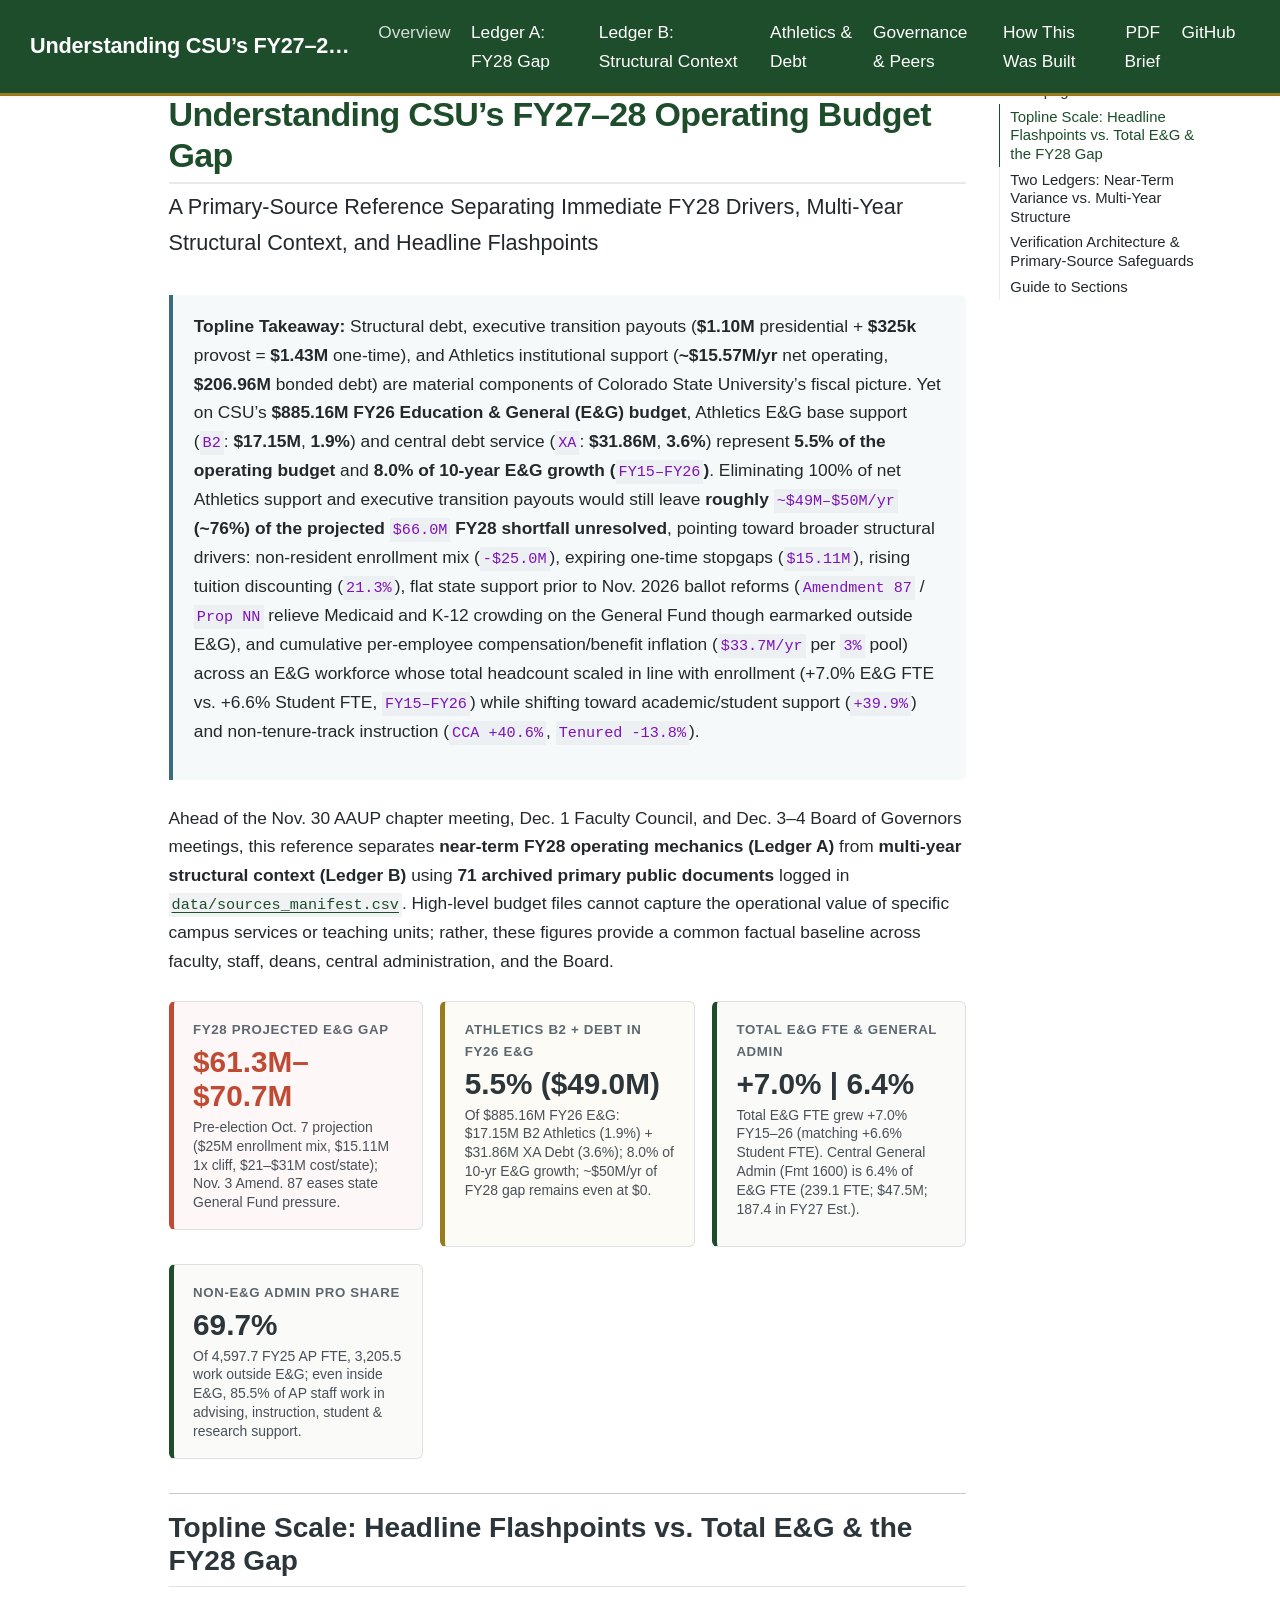
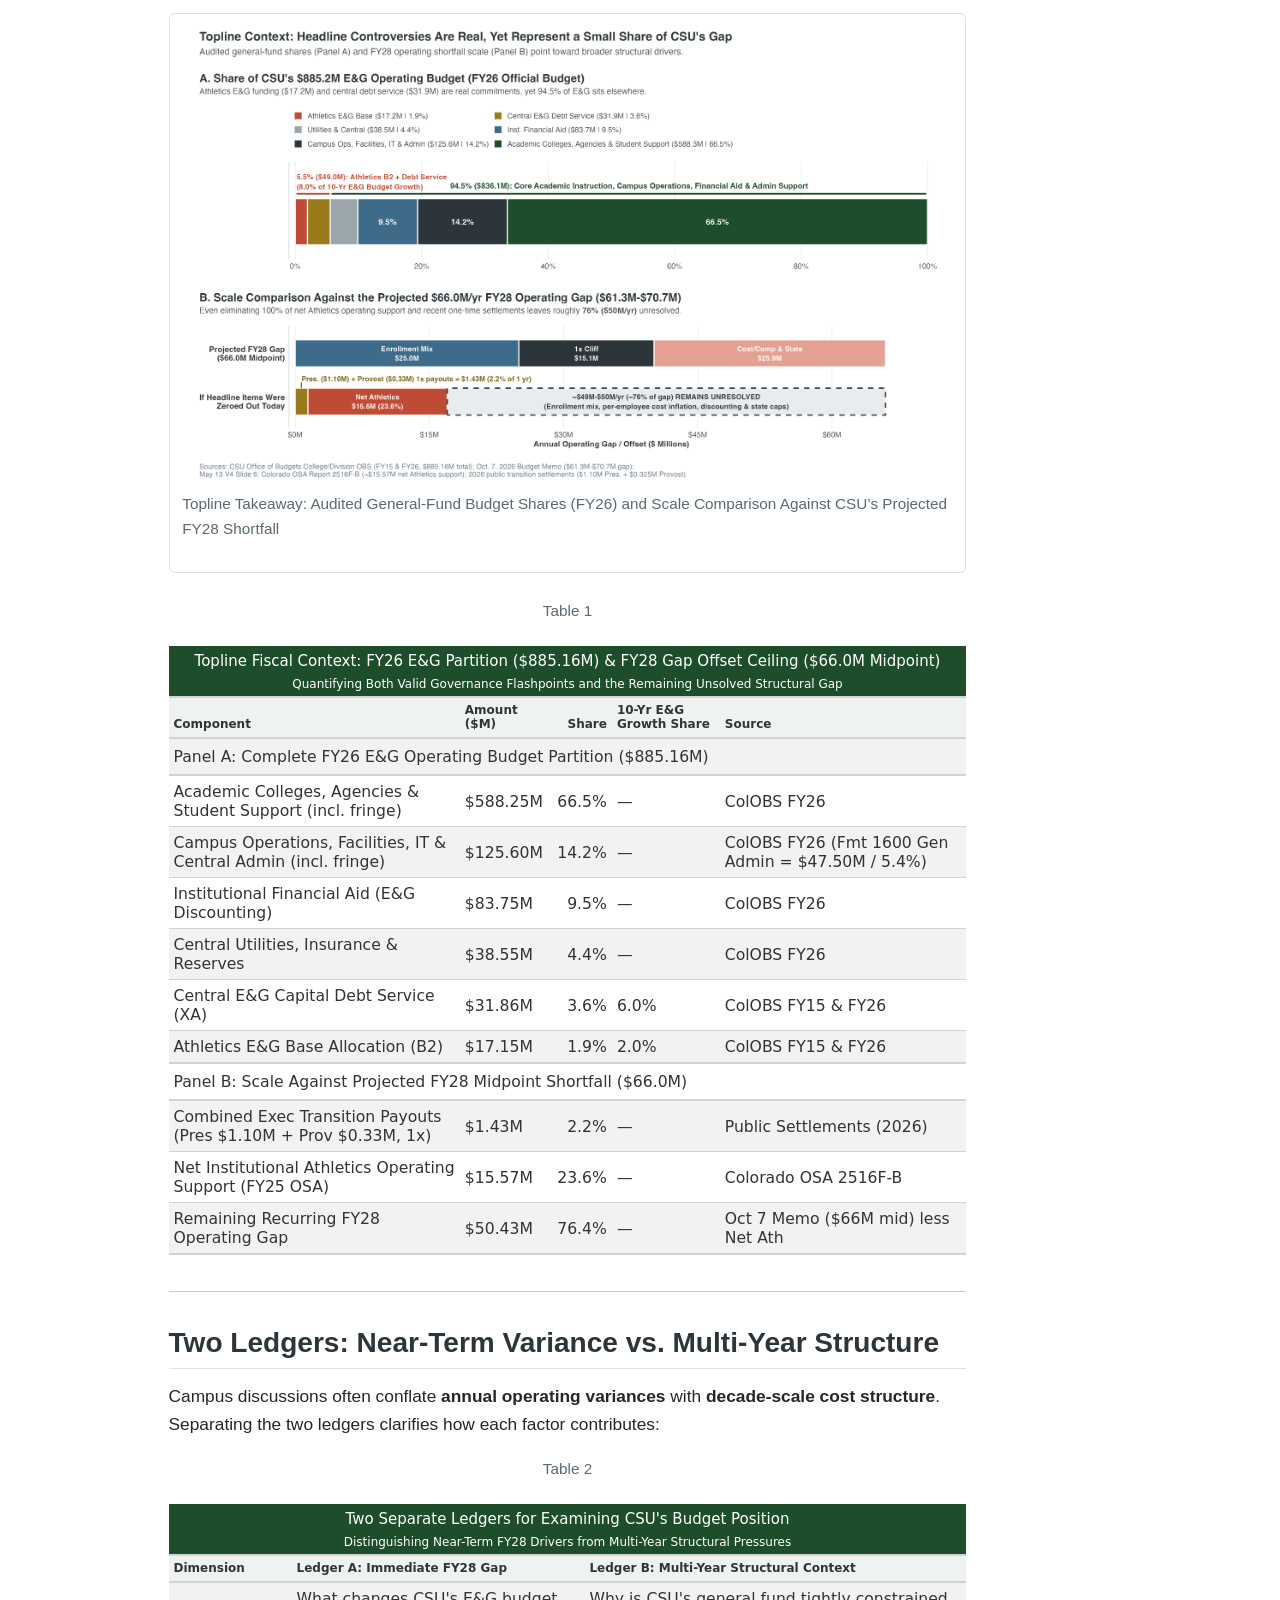
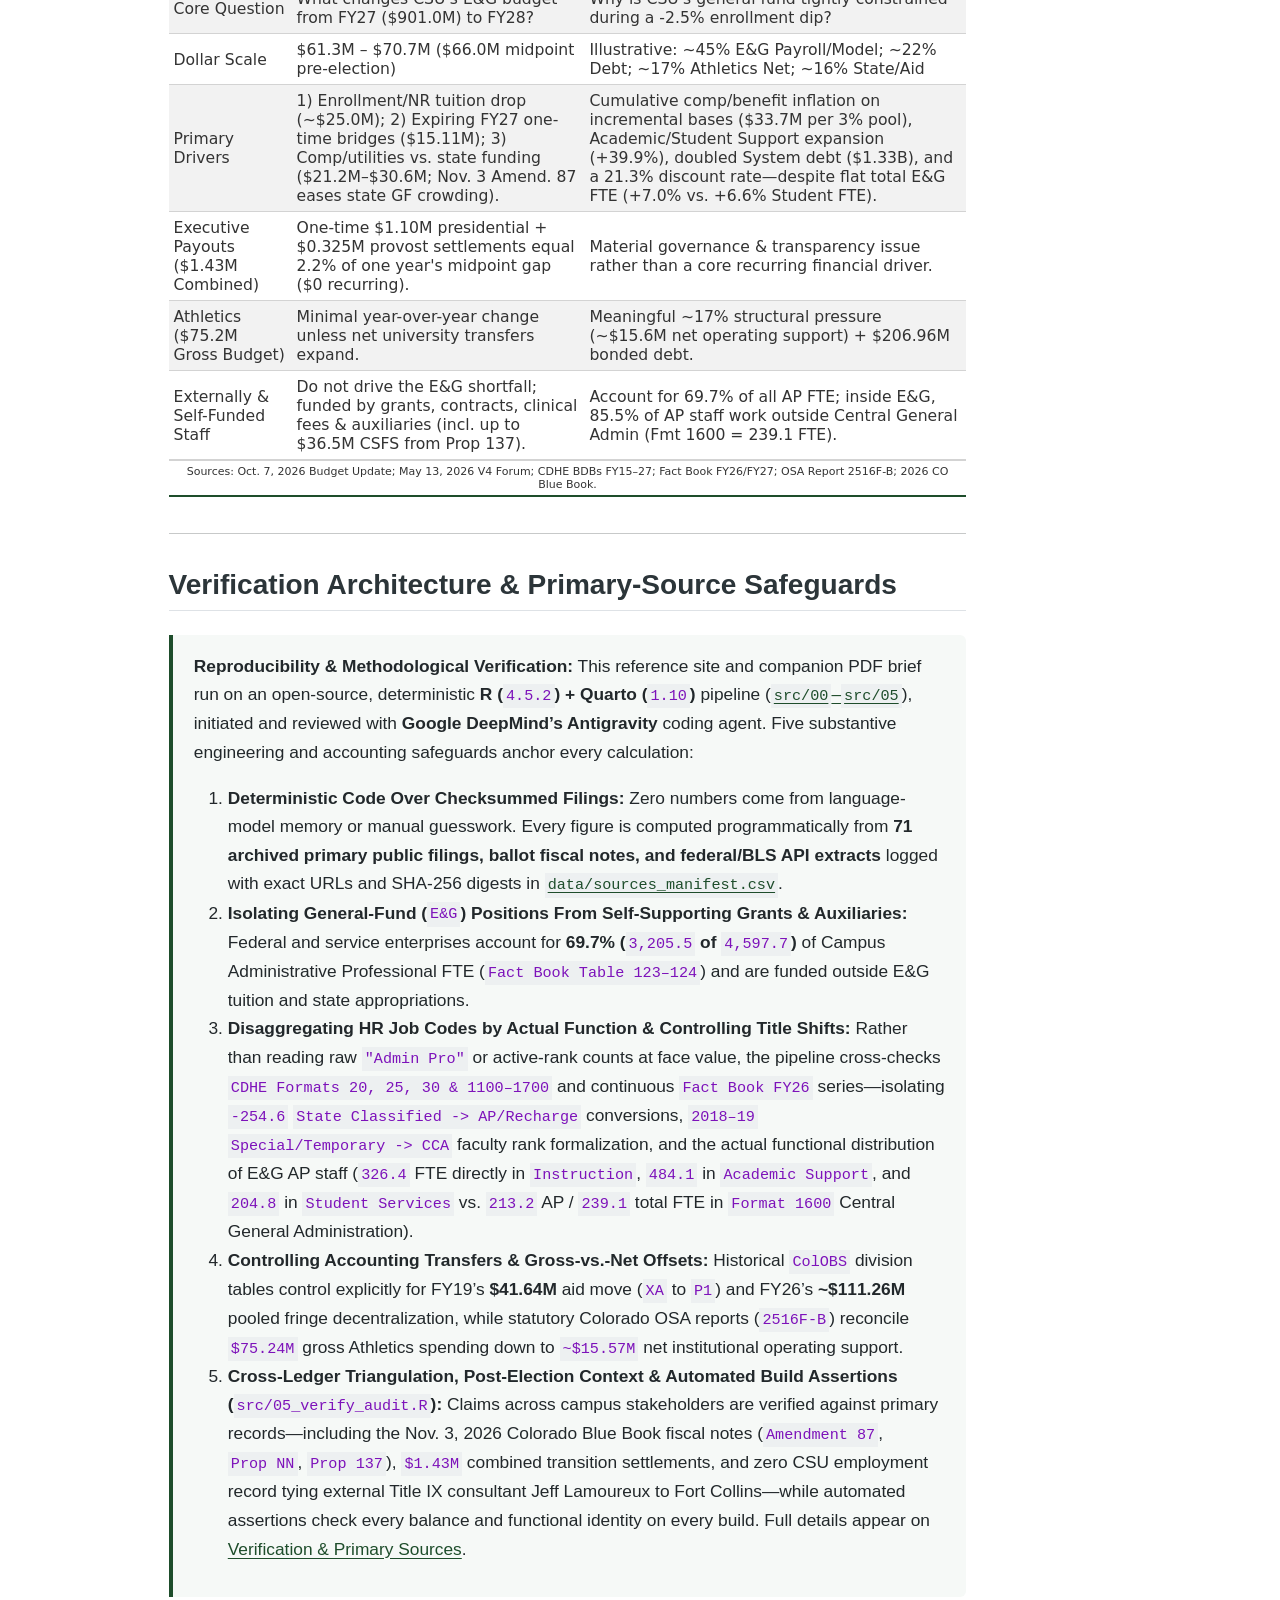
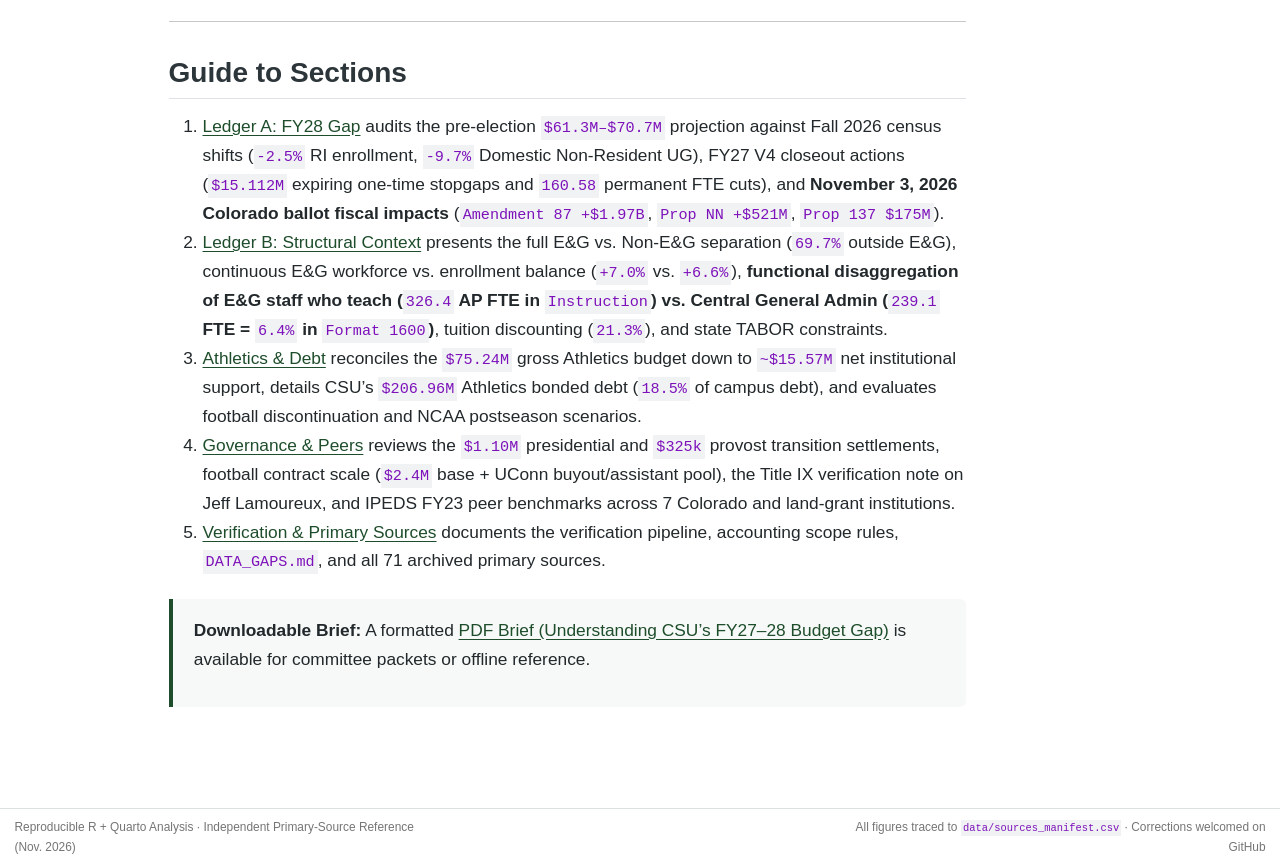
==== commit 27bb3e88: "Disaggregate E&G functional staffing (CDHE Fmt 20/1100-1700), add Nov 2026 Colorado ballot fiscal im" ====
--- a/docs/index.html
+++ b/docs/index.html
@@ -152,7 +152,7 @@
   <ul>
   <li><a href="#topline-scale-headline-flashpoints-vs.-total-eg-the-fy28-gap" id="toc-topline-scale-headline-flashpoints-vs.-total-eg-the-fy28-gap" class="nav-link active" data-scroll-target="#topline-scale-headline-flashpoints-vs.-total-eg-the-fy28-gap">Topline Scale: Headline Flashpoints vs.&nbsp;Total E&amp;G &amp; the FY28 Gap</a></li>
   <li><a href="#two-ledgers-near-term-variance-vs.-multi-year-structure" id="toc-two-ledgers-near-term-variance-vs.-multi-year-structure" class="nav-link" data-scroll-target="#two-ledgers-near-term-variance-vs.-multi-year-structure">Two Ledgers: Near-Term Variance vs.&nbsp;Multi-Year Structure</a></li>
-  <li><a href="#why-trust-an-ai-assisted-analysis-verification-checks-built-into-this-pipeline" id="toc-why-trust-an-ai-assisted-analysis-verification-checks-built-into-this-pipeline" class="nav-link" data-scroll-target="#why-trust-an-ai-assisted-analysis-verification-checks-built-into-this-pipeline">Why Trust an AI-Assisted Analysis? Verification Checks Built Into This Pipeline</a></li>
+  <li><a href="#verification-architecture-primary-source-safeguards" id="toc-verification-architecture-primary-source-safeguards" class="nav-link" data-scroll-target="#verification-architecture-primary-source-safeguards">Verification Architecture &amp; Primary-Source Safeguards</a></li>
   <li><a href="#guide-to-sections" id="toc-guide-to-sections" class="nav-link" data-scroll-target="#guide-to-sections">Guide to Sections</a></li>
   </ul>
 </nav>
@@ -181,9 +181,9 @@
 
 
 <div class="callout-context">
-<p><strong>Topline Takeaway:</strong> Structural debt, executive transition payouts (<strong>$1.10M</strong> presidential + <strong>$325k</strong> provost = <strong>$1.43M</strong> one-time), and Athletics institutional support (<strong>~$15.57M/yr</strong> net operating, <strong>$206.96M</strong> bonded debt) are material parts of Colorado State University’s fiscal picture. Yet on CSU’s <strong>$885.16M FY26 Education &amp; General (E&amp;G) budget</strong>, Athletics E&amp;G base support (<code>B2</code>: <strong>$17.15M</strong>, <strong>1.9%</strong>) and central debt service (<code>XA</code>: <strong>$31.86M</strong>, <strong>3.6%</strong>) represent <strong>5.5% of the operating budget</strong> and <strong>8.0% of 10-year E&amp;G growth (<code>FY15–FY26</code>)</strong>. Even cutting 100% of net Athletics support and executive transition payouts would leave <strong>roughly <code>~$49M–$50M/yr</code> (~76%) of the projected <code>$66.0M</code> FY28 shortfall unresolved</strong>, pointing toward broader structural drivers: non-resident enrollment mix, expiring one-time stopgaps, flat state support under TABOR, rising tuition discounting, and permanent E&amp;G payroll growth—especially post-FY22 E&amp;G Administrative Professional hiring (<code>+30.6%</code>), while continuous CDHE E&amp;G Faculty FTE grew +7.2% (<code>FY17–FY26</code>).</p>
-</div>
-<p>Ahead of the Nov.&nbsp;30 AAUP chapter meeting, Dec.&nbsp;1 Faculty Council, and Dec.&nbsp;3–4 Board of Governors meetings, this reference separates <strong>near-term FY28 operating mechanics (Ledger A)</strong> from <strong>multi-year structural context (Ledger B)</strong> using <strong>70 archived primary public documents</strong> logged in <a href="data/sources_manifest.csv"><code>data/sources_manifest.csv</code></a>. High-level budget files cannot capture the operational value of specific campus services or teaching units; rather, these figures provide a common factual baseline across faculty, staff, deans, central administration, and the Board.</p>
+<p><strong>Topline Takeaway:</strong> Structural debt, executive transition payouts (<strong>$1.10M</strong> presidential + <strong>$325k</strong> provost = <strong>$1.43M</strong> one-time), and Athletics institutional support (<strong>~$15.57M/yr</strong> net operating, <strong>$206.96M</strong> bonded debt) are material components of Colorado State University’s fiscal picture. Yet on CSU’s <strong>$885.16M FY26 Education &amp; General (E&amp;G) budget</strong>, Athletics E&amp;G base support (<code>B2</code>: <strong>$17.15M</strong>, <strong>1.9%</strong>) and central debt service (<code>XA</code>: <strong>$31.86M</strong>, <strong>3.6%</strong>) represent <strong>5.5% of the operating budget</strong> and <strong>8.0% of 10-year E&amp;G growth (<code>FY15–FY26</code>)</strong>. Eliminating 100% of net Athletics support and executive transition payouts would still leave <strong>roughly <code>~$49M–$50M/yr</code> (~76%) of the projected <code>$66.0M</code> FY28 shortfall unresolved</strong>, pointing toward broader structural drivers: non-resident enrollment mix (<code>-$25.0M</code>), expiring one-time stopgaps (<code>$15.11M</code>), rising tuition discounting (<code>21.3%</code>), flat state support prior to Nov.&nbsp;2026 ballot reforms (<code>Amendment 87</code> / <code>Prop NN</code> relieve Medicaid and K-12 crowding on the General Fund though earmarked outside E&amp;G), and cumulative per-employee compensation/benefit inflation (<code>$33.7M/yr</code> per <code>3%</code> pool) across an E&amp;G workforce whose total headcount scaled in line with enrollment (+7.0% E&amp;G FTE vs.&nbsp;+6.6% Student FTE, <code>FY15–FY26</code>) while shifting toward academic/student support (<code>+39.9%</code>) and non-tenure-track instruction (<code>CCA +40.6%</code>, <code>Tenured -13.8%</code>).</p>
+</div>
+<p>Ahead of the Nov.&nbsp;30 AAUP chapter meeting, Dec.&nbsp;1 Faculty Council, and Dec.&nbsp;3–4 Board of Governors meetings, this reference separates <strong>near-term FY28 operating mechanics (Ledger A)</strong> from <strong>multi-year structural context (Ledger B)</strong> using <strong>71 archived primary public documents</strong> logged in <a href="data/sources_manifest.csv"><code>data/sources_manifest.csv</code></a>. High-level budget files cannot capture the operational value of specific campus services or teaching units; rather, these figures provide a common factual baseline across faculty, staff, deans, central administration, and the Board.</p>
 <div class="kpi-grid">
 <div class="kpi-card alert">
 <div class="kpi-label">
@@ -193,7 +193,7 @@
 $61.3M–$70.7M
 </div>
 <div class="kpi-sub">
-Reflects ~$25.0M enrollment/mix shift, $15.11M expiring FY27 one-time funds &amp; $21.2M–$30.6M cost/comp escalation (Oct.&nbsp;7 Memo).
+Pre-election Oct.&nbsp;7 projection ($25M enrollment mix, $15.11M 1x cliff, $21–$31M cost/state); Nov.&nbsp;3 Amend. 87 eases state General Fund pressure.
 </div>
 </div>
 <div class="kpi-card gold">
@@ -209,13 +209,13 @@
 </div>
 <div class="kpi-card">
 <div class="kpi-label">
-E&amp;G Admin Pro vs.&nbsp;Faculty
+Total E&amp;G FTE &amp; General Admin
 </div>
 <div class="kpi-value">
-+62.3% / +7.2%
++7.0% | 6.4%
 </div>
 <div class="kpi-sub">
-E&amp;G Admin Pro rose +62.3% FY15–FY25 (+30.6% post-FY22); continuous CDHE E&amp;G Faculty grew +7.2% FY17–FY26 (+2.2% TT/T FY15–FY25).
+Total E&amp;G FTE grew +7.0% FY15–26 (matching +6.6% Student FTE). Central General Admin (Fmt 1600) is 6.4% of E&amp;G FTE (239.1 FTE; $47.5M; 187.4 in FY27 Est.).
 </div>
 </div>
 <div class="kpi-card">
@@ -226,7 +226,7 @@
 69.7%
 </div>
 <div class="kpi-sub">
-Of 4,597.7 FY25 AP FTE, 3,205.5 are funded outside E&amp;G across sponsored research, clinical, extension &amp; auxiliary units (FB27 Table 123–124).
+Of 4,597.7 FY25 AP FTE, 3,205.5 work outside E&amp;G; even inside E&amp;G, 85.5% of AP staff work in advising, instruction, student &amp; research support.
 </div>
 </div>
 </div>
@@ -249,23 +249,23 @@
 </figcaption>
 <div aria-describedby="tbl-topline-eg-caption-0ceaefa1-69ba-4598-a22c-09a6ac19f8ca">
 <div class="cell-output-display">
-<div id="zdlzycyfkm" style="padding-left:0px;padding-right:0px;padding-top:10px;padding-bottom:10px;overflow-x:auto;overflow-y:auto;width:auto;height:auto;">
-<style>#zdlzycyfkm table {
+<div id="slcmmpamia" style="padding-left:0px;padding-right:0px;padding-top:10px;padding-bottom:10px;overflow-x:auto;overflow-y:auto;width:auto;height:auto;">
+<style>#slcmmpamia table {
   font-family: system-ui, 'Segoe UI', Roboto, Helvetica, Arial, sans-serif, 'Apple Color Emoji', 'Segoe UI Emoji', 'Segoe UI Symbol', 'Noto Color Emoji';
   -webkit-font-smoothing: antialiased;
   -moz-osx-font-smoothing: grayscale;
 }
 
-#zdlzycyfkm thead, #zdlzycyfkm tbody, #zdlzycyfkm tfoot, #zdlzycyfkm tr, #zdlzycyfkm td, #zdlzycyfkm th {
+#slcmmpamia thead, #slcmmpamia tbody, #slcmmpamia tfoot, #slcmmpamia tr, #slcmmpamia td, #slcmmpamia th {
   border-style: none;
 }
 
-#zdlzycyfkm p {
+#slcmmpamia p {
   margin: 0;
   padding: 0;
 }
 
-#zdlzycyfkm .gt_table {
+#slcmmpamia .gt_table {
   display: table;
   border-collapse: collapse;
   line-height: normal;
@@ -291,12 +291,12 @@
   border-left-color: #D3D3D3;
 }
 
-#zdlzycyfkm .gt_caption {
+#slcmmpamia .gt_caption {
   padding-top: 4px;
   padding-bottom: 4px;
 }
 
-#zdlzycyfkm .gt_title {
+#slcmmpamia .gt_title {
   color: #FFFFFF;
   font-size: 15px;
   font-weight: bold;
@@ -308,7 +308,7 @@
   border-bottom-width: 0;
 }
 
-#zdlzycyfkm .gt_subtitle {
+#slcmmpamia .gt_subtitle {
   color: #FFFFFF;
   font-size: 12px;
   font-weight: initial;
@@ -320,7 +320,7 @@
   border-top-width: 0;
 }
 
-#zdlzycyfkm .gt_heading {
+#slcmmpamia .gt_heading {
   background-color: #1E4D2B;
   text-align: center;
   border-bottom-color: #FFFFFF;
@@ -332,13 +332,13 @@
   border-right-color: #D3D3D3;
 }
 
-#zdlzycyfkm .gt_bottom_border {
+#slcmmpamia .gt_bottom_border {
   border-bottom-style: solid;
   border-bottom-width: 2px;
   border-bottom-color: #D3D3D3;
 }
 
-#zdlzycyfkm .gt_col_headings {
+#slcmmpamia .gt_col_headings {
   border-top-style: solid;
   border-top-width: 2px;
   border-top-color: #D3D3D3;
@@ -353,7 +353,7 @@
   border-right-color: #D3D3D3;
 }
 
-#zdlzycyfkm .gt_col_heading {
+#slcmmpamia .gt_col_heading {
   color: #333333;
   background-color: #EFF3F0;
   font-size: 12px;
@@ -373,7 +373,7 @@
   overflow-x: hidden;
 }
 
-#zdlzycyfkm .gt_column_spanner_outer {
+#slcmmpamia .gt_column_spanner_outer {
   color: #333333;
   background-color: #EFF3F0;
   font-size: 12px;
@@ -385,15 +385,15 @@
   padding-right: 4px;
 }
 
-#zdlzycyfkm .gt_column_spanner_outer:first-child {
+#slcmmpamia .gt_column_spanner_outer:first-child {
   padding-left: 0;
 }
 
-#zdlzycyfkm .gt_column_spanner_outer:last-child {
+#slcmmpamia .gt_column_spanner_outer:last-child {
   padding-right: 0;
 }
 
-#zdlzycyfkm .gt_column_spanner {
+#slcmmpamia .gt_column_spanner {
   border-bottom-style: solid;
   border-bottom-width: 2px;
   border-bottom-color: #D3D3D3;
@@ -405,11 +405,11 @@
   width: 100%;
 }
 
-#zdlzycyfkm .gt_spanner_row {
+#slcmmpamia .gt_spanner_row {
   border-bottom-style: hidden;
 }
 
-#zdlzycyfkm .gt_group_heading {
+#slcmmpamia .gt_group_heading {
   padding-top: 8px;
   padding-bottom: 8px;
   padding-left: 5px;
@@ -435,7 +435,7 @@
   text-align: left;
 }
 
-#zdlzycyfkm .gt_empty_group_heading {
+#slcmmpamia .gt_empty_group_heading {
   padding: 0.5px;
   color: #333333;
   background-color: #FFFFFF;
@@ -450,15 +450,15 @@
   vertical-align: middle;
 }
 
-#zdlzycyfkm .gt_from_md > :first-child {
+#slcmmpamia .gt_from_md > :first-child {
   margin-top: 0;
 }
 
-#zdlzycyfkm .gt_from_md > :last-child {
+#slcmmpamia .gt_from_md > :last-child {
   margin-bottom: 0;
 }
 
-#zdlzycyfkm .gt_row {
+#slcmmpamia .gt_row {
   padding-top: 6px;
   padding-bottom: 6px;
   padding-left: 5px;
@@ -477,7 +477,7 @@
   overflow-x: hidden;
 }
 
-#zdlzycyfkm .gt_stub {
+#slcmmpamia .gt_stub {
   color: #333333;
   background-color: #FFFFFF;
   font-size: 100%;
@@ -490,7 +490,7 @@
   padding-right: 5px;
 }
 
-#zdlzycyfkm .gt_stub_row_group {
+#slcmmpamia .gt_stub_row_group {
   color: #333333;
   background-color: #FFFFFF;
   font-size: 100%;
@@ -504,15 +504,15 @@
   vertical-align: top;
 }
 
-#zdlzycyfkm .gt_row_group_first td {
+#slcmmpamia .gt_row_group_first td {
   border-top-width: 2px;
 }
 
-#zdlzycyfkm .gt_row_group_first th {
+#slcmmpamia .gt_row_group_first th {
   border-top-width: 2px;
 }
 
-#zdlzycyfkm .gt_summary_row {
+#slcmmpamia .gt_summary_row {
   color: #333333;
   background-color: #FFFFFF;
   text-transform: inherit;
@@ -522,16 +522,16 @@
   padding-right: 5px;
 }
 
-#zdlzycyfkm .gt_first_summary_row {
+#slcmmpamia .gt_first_summary_row {
   border-top-style: solid;
   border-top-color: #D3D3D3;
 }
 
-#zdlzycyfkm .gt_first_summary_row.thick {
+#slcmmpamia .gt_first_summary_row.thick {
   border-top-width: 2px;
 }
 
-#zdlzycyfkm .gt_last_summary_row {
+#slcmmpamia .gt_last_summary_row {
   padding-top: 8px;
   padding-bottom: 8px;
   padding-left: 5px;
@@ -541,7 +541,7 @@
   border-bottom-color: #D3D3D3;
 }
 
-#zdlzycyfkm .gt_grand_summary_row {
+#slcmmpamia .gt_grand_summary_row {
   color: #333333;
   background-color: #FFFFFF;
   text-transform: inherit;
@@ -551,7 +551,7 @@
   padding-right: 5px;
 }
 
-#zdlzycyfkm .gt_first_grand_summary_row {
+#slcmmpamia .gt_first_grand_summary_row {
   padding-top: 8px;
   padding-bottom: 8px;
   padding-left: 5px;
@@ -561,7 +561,7 @@
   border-top-color: #D3D3D3;
 }
 
-#zdlzycyfkm .gt_last_grand_summary_row_top {
+#slcmmpamia .gt_last_grand_summary_row_top {
   padding-top: 8px;
   padding-bottom: 8px;
   padding-left: 5px;
@@ -571,11 +571,11 @@
   border-bottom-color: #D3D3D3;
 }
 
-#zdlzycyfkm .gt_striped {
+#slcmmpamia .gt_striped {
   background-color: rgba(128, 128, 128, 0.05);
 }
 
-#zdlzycyfkm .gt_table_body {
+#slcmmpamia .gt_table_body {
   border-top-style: solid;
   border-top-width: 2px;
   border-top-color: #D3D3D3;
@@ -584,7 +584,7 @@
   border-bottom-color: #D3D3D3;
 }
 
-#zdlzycyfkm .gt_footnotes {
+#slcmmpamia .gt_footnotes {
   color: #333333;
   background-color: #FFFFFF;
   border-bottom-style: none;
@@ -598,7 +598,7 @@
   border-right-color: #D3D3D3;
 }
 
-#zdlzycyfkm .gt_footnote {
+#slcmmpamia .gt_footnote {
   margin: 0px;
   font-size: 90%;
   padding-top: 4px;
@@ -607,7 +607,7 @@
   padding-right: 5px;
 }
 
-#zdlzycyfkm .gt_sourcenotes {
+#slcmmpamia .gt_sourcenotes {
   color: #333333;
   background-color: #FFFFFF;
   border-bottom-style: none;
@@ -621,7 +621,7 @@
   border-right-color: #D3D3D3;
 }
 
-#zdlzycyfkm .gt_sourcenote {
+#slcmmpamia .gt_sourcenote {
   font-size: 11px;
   padding-top: 4px;
   padding-bottom: 4px;
@@ -629,72 +629,72 @@
   padding-right: 5px;
 }
 
-#zdlzycyfkm .gt_left {
+#slcmmpamia .gt_left {
   text-align: left;
 }
 
-#zdlzycyfkm .gt_center {
+#slcmmpamia .gt_center {
   text-align: center;
 }
 
-#zdlzycyfkm .gt_right {
+#slcmmpamia .gt_right {
   text-align: right;
   font-variant-numeric: tabular-nums;
 }
 
-#zdlzycyfkm .gt_font_normal {
+#slcmmpamia .gt_font_normal {
   font-weight: normal;
 }
 
-#zdlzycyfkm .gt_font_bold {
+#slcmmpamia .gt_font_bold {
   font-weight: bold;
 }
 
-#zdlzycyfkm .gt_font_italic {
+#slcmmpamia .gt_font_italic {
   font-style: italic;
 }
 
-#zdlzycyfkm .gt_super {
+#slcmmpamia .gt_super {
   font-size: 65%;
 }
 
-#zdlzycyfkm .gt_footnote_marks {
+#slcmmpamia .gt_footnote_marks {
   font-size: 75%;
   vertical-align: 0.4em;
   position: initial;
 }
 
-#zdlzycyfkm .gt_asterisk {
+#slcmmpamia .gt_asterisk {
   font-size: 100%;
   vertical-align: 0;
 }
 
-#zdlzycyfkm .gt_indent_1 {
+#slcmmpamia .gt_indent_1 {
   text-indent: 5px;
 }
 
-#zdlzycyfkm .gt_indent_2 {
+#slcmmpamia .gt_indent_2 {
   text-indent: 10px;
 }
 
-#zdlzycyfkm .gt_indent_3 {
+#slcmmpamia .gt_indent_3 {
   text-indent: 15px;
 }
 
-#zdlzycyfkm .gt_indent_4 {
+#slcmmpamia .gt_indent_4 {
   text-indent: 20px;
 }
 
-#zdlzycyfkm .gt_indent_5 {
+#slcmmpamia .gt_indent_5 {
   text-indent: 25px;
 }
 
-#zdlzycyfkm .katex-display {
+#slcmmpamia .katex-display {
   display: inline-flex !important;
   margin-bottom: 0.75em !important;
 }
 
-#zdlzycyfkm div.Reactable > div.rt-table > div.rt-thead > div.rt-tr.rt-tr-group-header > div.rt-th-group:after {
+#slcmmpamia div.Reactable > div.rt-table > div.rt-thead > div.rt-tr.rt-tr-group-header > div.rt-th-group:after {
   height: 0px !important;
 }
 </style>
@@ -727,11 +727,11 @@
 <td class="gt_row gt_left" headers="Panel-A:-Complete-FY26-E&amp;G-Operating-Budget-Partition-($885.16M)  Source">ColOBS FY26</td>
 </tr>
 <tr class="odd">
-<td class="gt_row gt_left" headers="Panel-A:-Complete-FY26-E&amp;G-Operating-Budget-Partition-($885.16M)  Component">Central Admin, VP Ops, IT, HR &amp; Pres. (incl. fringe)</td>
+<td class="gt_row gt_left" headers="Panel-A:-Complete-FY26-E&amp;G-Operating-Budget-Partition-($885.16M)  Component">Campus Operations, Facilities, IT &amp; Central Admin (incl. fringe)</td>
 <td class="gt_row gt_left" headers="Panel-A:-Complete-FY26-E&amp;G-Operating-Budget-Partition-($885.16M)  Amount-($M)">$125.60M</td>
 <td class="gt_row gt_right" headers="Panel-A:-Complete-FY26-E&amp;G-Operating-Budget-Partition-($885.16M)  Share">14.2%</td>
 <td class="gt_row gt_left" headers="Panel-A:-Complete-FY26-E&amp;G-Operating-Budget-Partition-($885.16M)  a10-Yr-E&amp;G-Growth-Share">—</td>
-<td class="gt_row gt_left" headers="Panel-A:-Complete-FY26-E&amp;G-Operating-Budget-Partition-($885.16M)  Source">ColOBS FY26</td>
+<td class="gt_row gt_left" headers="Panel-A:-Complete-FY26-E&amp;G-Operating-Budget-Partition-($885.16M)  Source">ColOBS FY26 (Fmt 1600 Gen Admin = $47.50M / 5.4%)</td>
 </tr>
 <tr class="even">
 <td class="gt_row gt_left" headers="Panel-A:-Complete-FY26-E&amp;G-Operating-Budget-Partition-($885.16M)  Component">Institutional Financial Aid (E&amp;G Discounting)</td>
@@ -807,23 +807,23 @@
 </figcaption>
 <div aria-describedby="tbl-two-ledgers-caption-0ceaefa1-69ba-4598-a22c-09a6ac19f8ca">
 <div class="cell-output-display">
-<div id="lcpkrbbywi" style="padding-left:0px;padding-right:0px;padding-top:10px;padding-bottom:10px;overflow-x:auto;overflow-y:auto;width:auto;height:auto;">
-<style>#lcpkrbbywi table {
+<div id="ivckrnnbjp" style="padding-left:0px;padding-right:0px;padding-top:10px;padding-bottom:10px;overflow-x:auto;overflow-y:auto;width:auto;height:auto;">
+<style>#ivckrnnbjp table {
   font-family: system-ui, 'Segoe UI', Roboto, Helvetica, Arial, sans-serif, 'Apple Color Emoji', 'Segoe UI Emoji', 'Segoe UI Symbol', 'Noto Color Emoji';
   -webkit-font-smoothing: antialiased;
   -moz-osx-font-smoothing: grayscale;
 }
 
-#lcpkrbbywi thead, #lcpkrbbywi tbody, #lcpkrbbywi tfoot, #lcpkrbbywi tr, #lcpkrbbywi td, #lcpkrbbywi th {
+#ivckrnnbjp thead, #ivckrnnbjp tbody, #ivckrnnbjp tfoot, #ivckrnnbjp tr, #ivckrnnbjp td, #ivckrnnbjp th {
   border-style: none;
 }
 
-#lcpkrbbywi p {
+#ivckrnnbjp p {
   margin: 0;
   padding: 0;
 }
 
-#lcpkrbbywi .gt_table {
+#ivckrnnbjp .gt_table {
   display: table;
   border-collapse: collapse;
   line-height: normal;
@@ -849,12 +849,12 @@
   border-left-color: #D3D3D3;
 }
 
-#lcpkrbbywi .gt_caption {
+#ivckrnnbjp .gt_caption {
   padding-top: 4px;
   padding-bottom: 4px;
 }
 
-#lcpkrbbywi .gt_title {
+#ivckrnnbjp .gt_title {
   color: #FFFFFF;
   font-size: 15px;
   font-weight: bold;
@@ -866,7 +866,7 @@
   border-bottom-width: 0;
 }
 
-#lcpkrbbywi .gt_subtitle {
+#ivckrnnbjp .gt_subtitle {
   color: #FFFFFF;
   font-size: 12px;
   font-weight: initial;
@@ -878,7 +878,7 @@
   border-top-width: 0;
 }
 
-#lcpkrbbywi .gt_heading {
+#ivckrnnbjp .gt_heading {
   background-color: #1E4D2B;
   text-align: center;
   border-bottom-color: #FFFFFF;
@@ -890,13 +890,13 @@
   border-right-color: #D3D3D3;
 }
 
-#lcpkrbbywi .gt_bottom_border {
+#ivckrnnbjp .gt_bottom_border {
   border-bottom-style: solid;
   border-bottom-width: 2px;
   border-bottom-color: #D3D3D3;
 }
 
-#lcpkrbbywi .gt_col_headings {
+#ivckrnnbjp .gt_col_headings {
   border-top-style: solid;
   border-top-width: 2px;
   border-top-color: #D3D3D3;
@@ -911,7 +911,7 @@
   border-right-color: #D3D3D3;
 }
 
-#lcpkrbbywi .gt_col_heading {
+#ivckrnnbjp .gt_col_heading {
   color: #333333;
   background-color: #EFF3F0;
   font-size: 12px;
@@ -931,7 +931,7 @@
   overflow-x: hidden;
 }
 
-#lcpkrbbywi .gt_column_spanner_outer {
+#ivckrnnbjp .gt_column_spanner_outer {
   color: #333333;
   background-color: #EFF3F0;
   font-size: 12px;
@@ -943,15 +943,15 @@
   padding-right: 4px;
 }
 
-#lcpkrbbywi .gt_column_spanner_outer:first-child {
+#ivckrnnbjp .gt_column_spanner_outer:first-child {
   padding-left: 0;
 }
 
-#lcpkrbbywi .gt_column_spanner_outer:last-child {
+#ivckrnnbjp .gt_column_spanner_outer:last-child {
   padding-right: 0;
 }
 
-#lcpkrbbywi .gt_column_spanner {
+#ivckrnnbjp .gt_column_spanner {
   border-bottom-style: solid;
   border-bottom-width: 2px;
   border-bottom-color: #D3D3D3;
@@ -963,11 +963,11 @@
   width: 100%;
 }
 
-#lcpkrbbywi .gt_spanner_row {
+#ivckrnnbjp .gt_spanner_row {
   border-bottom-style: hidden;
 }
 
-#lcpkrbbywi .gt_group_heading {
+#ivckrnnbjp .gt_group_heading {
   padding-top: 8px;
   padding-bottom: 8px;
   padding-left: 5px;
@@ -993,7 +993,7 @@
   text-align: left;
 }
 
-#lcpkrbbywi .gt_empty_group_heading {
+#ivckrnnbjp .gt_empty_group_heading {
   padding: 0.5px;
   color: #333333;
   background-color: #FFFFFF;
@@ -1008,15 +1008,15 @@
   vertical-align: middle;
 }
 
-#lcpkrbbywi .gt_from_md > :first-child {
+#ivckrnnbjp .gt_from_md > :first-child {
   margin-top: 0;
 }
 
-#lcpkrbbywi .gt_from_md > :last-child {
+#ivckrnnbjp .gt_from_md > :last-child {
   margin-bottom: 0;
 }
 
-#lcpkrbbywi .gt_row {
+#ivckrnnbjp .gt_row {
   padding-top: 6px;
   padding-bottom: 6px;
   padding-left: 5px;
@@ -1035,7 +1035,7 @@
   overflow-x: hidden;
 }
 
-#lcpkrbbywi .gt_stub {
+#ivckrnnbjp .gt_stub {
   color: #333333;
   background-color: #FFFFFF;
   font-size: 100%;
@@ -1048,7 +1048,7 @@
   padding-right: 5px;
 }
 
-#lcpkrbbywi .gt_stub_row_group {
+#ivckrnnbjp .gt_stub_row_group {
   color: #333333;
   background-color: #FFFFFF;
   font-size: 100%;
@@ -1062,15 +1062,15 @@
   vertical-align: top;
 }
 
-#lcpkrbbywi .gt_row_group_first td {
+#ivckrnnbjp .gt_row_group_first td {
   border-top-width: 2px;
 }
 
-#lcpkrbbywi .gt_row_group_first th {
+#ivckrnnbjp .gt_row_group_first th {
   border-top-width: 2px;
 }
 
-#lcpkrbbywi .gt_summary_row {
+#ivckrnnbjp .gt_summary_row {
   color: #333333;
   background-color: #FFFFFF;
   text-transform: inherit;
@@ -1080,16 +1080,16 @@
   padding-right: 5px;
 }
 
-#lcpkrbbywi .gt_first_summary_row {
+#ivckrnnbjp .gt_first_summary_row {
   border-top-style: solid;
   border-top-color: #D3D3D3;
 }
 
-#lcpkrbbywi .gt_first_summary_row.thick {
+#ivckrnnbjp .gt_first_summary_row.thick {
   border-top-width: 2px;
 }
 
-#lcpkrbbywi .gt_last_summary_row {
+#ivckrnnbjp .gt_last_summary_row {
   padding-top: 8px;
   padding-bottom: 8px;
   padding-left: 5px;
@@ -1099,7 +1099,7 @@
   border-bottom-color: #D3D3D3;
 }
 
-#lcpkrbbywi .gt_grand_summary_row {
+#ivckrnnbjp .gt_grand_summary_row {
   color: #333333;
   background-color: #FFFFFF;
   text-transform: inherit;
@@ -1109,7 +1109,7 @@
   padding-right: 5px;
 }
 
-#lcpkrbbywi .gt_first_grand_summary_row {
+#ivckrnnbjp .gt_first_grand_summary_row {
   padding-top: 8px;
   padding-bottom: 8px;
   padding-left: 5px;
@@ -1119,7 +1119,7 @@
   border-top-color: #D3D3D3;
 }
 
-#lcpkrbbywi .gt_last_grand_summary_row_top {
+#ivckrnnbjp .gt_last_grand_summary_row_top {
   padding-top: 8px;
   padding-bottom: 8px;
   padding-left: 5px;
@@ -1129,11 +1129,11 @@
   border-bottom-color: #D3D3D3;
 }
 
-#lcpkrbbywi .gt_striped {
+#ivckrnnbjp .gt_striped {
   background-color: rgba(128, 128, 128, 0.05);
 }
 
-#lcpkrbbywi .gt_table_body {
+#ivckrnnbjp .gt_table_body {
   border-top-style: solid;
   border-top-width: 2px;
   border-top-color: #D3D3D3;
@@ -1142,7 +1142,7 @@
   border-bottom-color: #D3D3D3;
 }
 
-#lcpkrbbywi .gt_footnotes {
+#ivckrnnbjp .gt_footnotes {
   color: #333333;
   background-color: #FFFFFF;
   border-bottom-style: none;
@@ -1156,7 +1156,7 @@
   border-right-color: #D3D3D3;
 }
 
-#lcpkrbbywi .gt_footnote {
+#ivckrnnbjp .gt_footnote {
   margin: 0px;
   font-size: 90%;
   padding-top: 4px;
@@ -1165,7 +1165,7 @@
   padding-right: 5px;
 }
 
-#lcpkrbbywi .gt_sourcenotes {
+#ivckrnnbjp .gt_sourcenotes {
   color: #333333;
   background-color: #FFFFFF;
   border-bottom-style: none;
@@ -1179,7 +1179,7 @@
   border-right-color: #D3D3D3;
 }
 
-#lcpkrbbywi .gt_sourcenote {
+#ivckrnnbjp .gt_sourcenote {
   font-size: 11px;
   padding-top: 4px;
   padding-bottom: 4px;
@@ -1187,72 +1187,72 @@
   padding-right: 5px;
 }
 
-#lcpkrbbywi .gt_left {
+#ivckrnnbjp .gt_left {
   text-align: left;
 }
 
-#lcpkrbbywi .gt_center {
+#ivckrnnbjp .gt_center {
   text-align: center;
 }
 
-#lcpkrbbywi .gt_right {
+#ivckrnnbjp .gt_right {
   text-align: right;
   font-variant-numeric: tabular-nums;
 }
 
-#lcpkrbbywi .gt_font_normal {
+#ivckrnnbjp .gt_font_normal {
   font-weight: normal;
 }
 
-#lcpkrbbywi .gt_font_bold {
+#ivckrnnbjp .gt_font_bold {
   font-weight: bold;
 }
 
-#lcpkrbbywi .gt_font_italic {
+#ivckrnnbjp .gt_font_italic {
   font-style: italic;
 }
 
-#lcpkrbbywi .gt_super {
+#ivckrnnbjp .gt_super {
   font-size: 65%;
 }
 
-#lcpkrbbywi .gt_footnote_marks {
+#ivckrnnbjp .gt_footnote_marks {
   font-size: 75%;
   vertical-align: 0.4em;
   position: initial;
 }
 
-#lcpkrbbywi .gt_asterisk {
+#ivckrnnbjp .gt_asterisk {
   font-size: 100%;
   vertical-align: 0;
 }
 
-#lcpkrbbywi .gt_indent_1 {
+#ivckrnnbjp .gt_indent_1 {
   text-indent: 5px;
 }
 
-#lcpkrbbywi .gt_indent_2 {
+#ivckrnnbjp .gt_indent_2 {
   text-indent: 10px;
 }
 
-#lcpkrbbywi .gt_indent_3 {
+#ivckrnnbjp .gt_indent_3 {
   text-indent: 15px;
 }
 
-#lcpkrbbywi .gt_indent_4 {
+#ivckrnnbjp .gt_indent_4 {
   text-indent: 20px;
 }
 
-#lcpkrbbywi .gt_indent_5 {
+#ivckrnnbjp .gt_indent_5 {
   text-indent: 25px;
 }
 
-#lcpkrbbywi .katex-display {
+#ivckrnnbjp .katex-display {
   display: inline-flex !important;
   margin-bottom: 0.75em !important;
 }
 
-#lcpkrbbywi div.Reactable > div.rt-table > div.rt-thead > div.rt-tr.rt-tr-group-header > div.rt-th-group:after {
+#ivckrnnbjp div.Reactable > div.rt-table > div.rt-thead > div.rt-tr.rt-tr-group-header > div.rt-th-group:after {
   height: 0px !important;
 }
 </style>
@@ -1279,13 +1279,13 @@
 </tr>
 <tr class="even">
 <td class="gt_row gt_left" headers="Dimension">Dollar Scale</td>
-<td class="gt_row gt_left" headers="Ledger-A:-Immediate-FY28-Gap">$61.3M – $70.7M ($66.0M midpoint)</td>
+<td class="gt_row gt_left" headers="Ledger-A:-Immediate-FY28-Gap">$61.3M – $70.7M ($66.0M midpoint pre-election)</td>
 <td class="gt_row gt_left" headers="Ledger-B:-Multi-Year-Structural-Context">Illustrative: ~45% E&amp;G Payroll/Model; ~22% Debt; ~17% Athletics Net; ~16% State/Aid</td>
 </tr>
 <tr class="odd">
 <td class="gt_row gt_left" headers="Dimension">Primary Drivers</td>
-<td class="gt_row gt_left" headers="Ledger-A:-Immediate-FY28-Gap">1) Enrollment/NR tuition drop (~$25.0M); 2) Expiring FY27 one-time bridge funds ($15.11M); 3) Comp/benefits/utilities under flat state support ($21.2M–$30.6M).</td>
-<td class="gt_row gt_left" headers="Ledger-B:-Multi-Year-Structural-Context">Long-term growth in E&amp;G Admin Pro (+62.3% FY15–FY25; +30.6% post-FY22), legacy incremental budgeting, doubled System debt ($1.33B), and a 21.3% tuition discount rate.</td>
+<td class="gt_row gt_left" headers="Ledger-A:-Immediate-FY28-Gap">1) Enrollment/NR tuition drop (~$25.0M); 2) Expiring FY27 one-time bridges ($15.11M); 3) Comp/utilities vs. state funding ($21.2M–$30.6M; Nov. 3 Amend. 87 eases state GF crowding).</td>
+<td class="gt_row gt_left" headers="Ledger-B:-Multi-Year-Structural-Context">Cumulative comp/benefit inflation on incremental bases ($33.7M per 3% pool), Academic/Student Support expansion (+39.9%), doubled System debt ($1.33B), and a 21.3% discount rate—despite flat total E&amp;G FTE (+7.0% vs. +6.6% Student FTE).</td>
 </tr>
 <tr class="even">
 <td class="gt_row gt_left" headers="Dimension">Executive Payouts ($1.43M Combined)</td>
@@ -1299,12 +1299,12 @@
 </tr>
 <tr class="even">
 <td class="gt_row gt_left" headers="Dimension">Externally &amp; Self-Funded Staff</td>
-<td class="gt_row gt_left" headers="Ledger-A:-Immediate-FY28-Gap">Do not drive the E&amp;G shortfall; funded by grants, contracts, clinical fees &amp; auxiliaries.</td>
-<td class="gt_row gt_left" headers="Ledger-B:-Multi-Year-Structural-Context">Account for 69.7% of all AP FTE; separating them keeps general-fund comparisons accurate.</td>
+<td class="gt_row gt_left" headers="Ledger-A:-Immediate-FY28-Gap">Do not drive the E&amp;G shortfall; funded by grants, contracts, clinical fees &amp; auxiliaries (incl. up to $36.5M CSFS from Prop 137).</td>
+<td class="gt_row gt_left" headers="Ledger-B:-Multi-Year-Structural-Context">Account for 69.7% of all AP FTE; inside E&amp;G, 85.5% of AP staff work outside Central General Admin (Fmt 1600 = 239.1 FTE).</td>
 </tr>
 </tbody><tfoot>
 <tr class="gt_sourcenotes odd">
-<td colspan="3" class="gt_sourcenote">Sources: Oct. 7, 2026 Campus Budget Update; May 13, 2026 Campus V4 Forum; CSU Fact Book FY27; OSA Report 2516F-B.</td>
+<td colspan="3" class="gt_sourcenote">Sources: Oct. 7, 2026 Budget Update; May 13, 2026 V4 Forum; CDHE BDBs FY15–27; Fact Book FY26/FY27; OSA Report 2516F-B; 2026 CO Blue Book.</td>
 </tr>
 </tfoot>
 
@@ -1318,16 +1318,16 @@
 </div>
 <hr>
 </section>
-<section id="why-trust-an-ai-assisted-analysis-verification-checks-built-into-this-pipeline" class="level2">
-<h2 class="anchored" data-anchor-id="why-trust-an-ai-assisted-analysis-verification-checks-built-into-this-pipeline">Why Trust an AI-Assisted Analysis? Verification Checks Built Into This Pipeline</h2>
+<section id="verification-architecture-primary-source-safeguards" class="level2">
+<h2 class="anchored" data-anchor-id="verification-architecture-primary-source-safeguards">Verification Architecture &amp; Primary-Source Safeguards</h2>
 <div class="callout-audit">
-<p><strong>Methodological Verification (AI + R/Quarto Transparency):</strong> This site and companion PDF brief were constructed using <strong>Google DeepMind’s Antigravity</strong> coding agent driving a deterministic <strong>R (<code>4.5.2</code>) + Quarto (<code>1.10</code>)</strong> pipeline (<a href="./methodology-sources.html"><code>src/00</code>–<code>src/05</code></a>). Because automated tools and rapid campus narratives can both introduce errors, five substantive verification checks anchor every figure:</p>
+<p><strong>Reproducibility &amp; Methodological Verification:</strong> This reference site and companion PDF brief run on an open-source, deterministic <strong>R (<code>4.5.2</code>) + Quarto (<code>1.10</code>)</strong> pipeline (<a href="./methodology-sources.html"><code>src/00</code>–<code>src/05</code></a>), initiated and reviewed with <strong>Google DeepMind’s Antigravity</strong> coding agent. Five substantive engineering and accounting safeguards anchor every calculation:</p>
 <ol type="1">
-<li><strong>Zero Unverified LLM Memory:</strong> Not a single dollar figure, headcount, or percentage comes from LLM memory or back-of-the-envelope prompting. Every number is computed programmatically from <strong>70 downloaded primary public filings and federal/BLS API extracts</strong> logged with exact URLs and SHA-256 digests in <a href="data/sources_manifest.csv"><code>data/sources_manifest.csv</code></a>.</li>
-<li><strong>Multi-Ledger Accounting Triangulation:</strong> Major claims are cross-checked across independent state, system, and federal records—reconciling CSU <code>ColOBS</code> <code>B2</code> allocations (<code>$16.9M–$17.2M</code>) against Colorado State Auditor NCAA reports (<code>2516F-B</code>), Fact Book FTE tables against continuous <code>CDHE Format 30</code> Budget Data Books, and CSU System Audits against IPEDS (<code>2015–2023</code>).</li>
-<li><strong>Testing and Overturning Initial Assumptions When Data Disagreed:</strong> An early premise behind this analysis assumed both faculty and administrative hiring overshot enrollment equally (<code>+43%</code> vs.&nbsp;<code>+62%</code> in Fact Book FY27). Cross-checking Fact Book rank tables against <code>CDHE Format 30</code> and CSU’s April 2018 Faculty Manual Section E overhaul <strong>overturned that premise</strong>: Fact Book FY27 omits retired <code>"Special"</code> and <code>"Temporary"</code> codes from historical tables, making 2018–19 rank formalization look like net faculty hiring. On a continuous <code>CDHE Format 30</code> basis (<code>FY17–FY26</code>), E&amp;G Faculty grew <strong><code>+7.2%</code></strong> (and Tenured/TT <strong><code>+2.2%</code></strong> over FY15–FY25), whereas <strong>E&amp;G Admin Pro surged <code>+62.3%</code> (<code>FY15–FY25</code>), including <code>+30.6%</code> (<code>+326.3</code> FTE) after FY22</strong>—supporting faculty concerns on administrative expansion while still establishing mathematically that headline cuts (<code>$1.43M</code> payouts + <code>~$15.6M</code> net Athletics) leave <code>~76%</code> of Ledger A unsolved.</li>
-<li><strong>Separating Self-Supporting Research Staff &amp; Controlling Accounting Shifts:</strong> General-fund (<code>E&amp;G</code>) roles are strictly isolated from externally and self-funded research, clinical, extension, and auxiliary staff (<code>69.7%</code> of all AP FTE in <code>Table 123–124</code>), and historical <code>ColOBS</code> budgets control explicitly for FY19’s <code>$41.64M</code> financial-aid shift (<code>XA</code> to <code>P1</code>) and FY26’s <code>~$111.26M</code> fringe decentralization.</li>
-<li><strong>Open Code, Reconciled Sums &amp; Two-Way Fact-Checking (<code>src/05_verify_audit.R</code>):</strong> Automated verification assertions test all ledger balances and fund partitions on every build, and independent checks verify personnel and contract claims across multiple viewpoints (confirming <code>$1.43M</code> combined executive settlements and Coach Mora’s <code>$2.4M</code> Pac-12 package while finding no CSU employment record tying Title IX consultant Jeff Lamoureux to Fort Collins). Full documentation appears on <strong><a href="./methodology-sources.html">How This Was Built</a></strong>.</li>
+<li><strong>Deterministic Code Over Checksummed Filings:</strong> Zero numbers come from language-model memory or manual guesswork. Every figure is computed programmatically from <strong>71 archived primary public filings, ballot fiscal notes, and federal/BLS API extracts</strong> logged with exact URLs and SHA-256 digests in <a href="data/sources_manifest.csv"><code>data/sources_manifest.csv</code></a>.</li>
+<li><strong>Isolating General-Fund (<code>E&amp;G</code>) Positions From Self-Supporting Grants &amp; Auxiliaries:</strong> Federal and service enterprises account for <strong>69.7% (<code>3,205.5</code> of <code>4,597.7</code>)</strong> of Campus Administrative Professional FTE (<code>Fact Book Table 123–124</code>) and are funded outside E&amp;G tuition and state appropriations.</li>
+<li><strong>Disaggregating HR Job Codes by Actual Function &amp; Controlling Title Shifts:</strong> Rather than reading raw <code>"Admin Pro"</code> or active-rank counts at face value, the pipeline cross-checks <code>CDHE Formats 20, 25, 30 &amp; 1100–1700</code> and continuous <code>Fact Book FY26</code> series—isolating <code>-254.6</code> <code>State Classified -&gt; AP/Recharge</code> conversions, <code>2018–19</code> <code>Special/Temporary -&gt; CCA</code> faculty rank formalization, and the actual functional distribution of E&amp;G AP staff (<code>326.4</code> FTE directly in <code>Instruction</code>, <code>484.1</code> in <code>Academic Support</code>, and <code>204.8</code> in <code>Student Services</code> vs.&nbsp;<code>213.2</code> AP / <code>239.1</code> total FTE in <code>Format 1600</code> Central General Administration).</li>
+<li><strong>Controlling Accounting Transfers &amp; Gross-vs.-Net Offsets:</strong> Historical <code>ColOBS</code> division tables control explicitly for FY19’s <strong>$41.64M</strong> aid move (<code>XA</code> to <code>P1</code>) and FY26’s <strong>~$111.26M</strong> pooled fringe decentralization, while statutory Colorado OSA reports (<code>2516F-B</code>) reconcile <code>$75.24M</code> gross Athletics spending down to <code>~$15.57M</code> net institutional operating support.</li>
+<li><strong>Cross-Ledger Triangulation, Post-Election Context &amp; Automated Build Assertions (<code>src/05_verify_audit.R</code>):</strong> Claims across campus stakeholders are verified against primary records—including the Nov.&nbsp;3, 2026 Colorado Blue Book fiscal notes (<code>Amendment 87</code>, <code>Prop NN</code>, <code>Prop 137</code>), <code>$1.43M</code> combined transition settlements, and zero CSU employment record tying external Title IX consultant Jeff Lamoureux to Fort Collins—while automated assertions check every balance and functional identity on every build. Full details appear on <strong><a href="./methodology-sources.html">Verification &amp; Primary Sources</a></strong>.</li>
 </ol>
 </div>
 <hr>
@@ -1335,11 +1335,11 @@
 <section id="guide-to-sections" class="level2">
 <h2 class="anchored" data-anchor-id="guide-to-sections">Guide to Sections</h2>
 <ol type="1">
-<li><strong><a href="./ledger-a-fy28-cliff.html">Ledger A: FY28 Gap</a></strong> audits the <code>$61.3M–$70.7M</code> projection against Fall 2026 census shifts (<code>-2.5%</code> RI enrollment, <code>-9.7%</code> Domestic Non-Resident UG, 4-year graduation rising to <code>55.1%</code>) and FY27 V4 closeout actions (<code>$15.112M</code> expiring one-time stopgaps and <code>160.58</code> permanent FTE reductions across colleges and support units).</li>
-<li><strong><a href="./ledger-b-structural.html">Ledger B: Structural Context</a></strong> documents the <code>2018–19</code> <code>Special/Temporary → CCA</code> faculty rank reconciliation (<code>+7.2%</code> continuous CDHE E&amp;G Faculty vs.&nbsp;<code>+30.6%</code> post-FY22 E&amp;G Admin Pro), separates externally funded research, clinical, extension, and auxiliary personnel (<code>69.7%</code> of AP FTE), and reviews tuition discounting (<code>21.3%</code>) and Colorado funding constraints.</li>
-<li><strong><a href="./athletics-audit.html">Athletics &amp; Debt</a></strong> reconciles the <code>$75.24M</code> gross Athletics budget down to <code>~$15.57M</code> net institutional support, details CSU’s <code>$206.96M</code> Athletics bonded debt (<code>18.5%</code> of campus debt), and tests hypothetical football discontinuation and NCAA postseason scenarios.</li>
+<li><strong><a href="./ledger-a-fy28-cliff.html">Ledger A: FY28 Gap</a></strong> audits the pre-election <code>$61.3M–$70.7M</code> projection against Fall 2026 census shifts (<code>-2.5%</code> RI enrollment, <code>-9.7%</code> Domestic Non-Resident UG), FY27 V4 closeout actions (<code>$15.112M</code> expiring one-time stopgaps and <code>160.58</code> permanent FTE cuts), and <strong>November 3, 2026 Colorado ballot fiscal impacts</strong> (<code>Amendment 87 +$1.97B</code>, <code>Prop NN +$521M</code>, <code>Prop 137 $175M</code>).</li>
+<li><strong><a href="./ledger-b-structural.html">Ledger B: Structural Context</a></strong> presents the full E&amp;G vs.&nbsp;Non-E&amp;G separation (<code>69.7%</code> outside E&amp;G), continuous E&amp;G workforce vs.&nbsp;enrollment balance (<code>+7.0%</code> vs.&nbsp;<code>+6.6%</code>), <strong>functional disaggregation of E&amp;G staff who teach (<code>326.4</code> AP FTE in <code>Instruction</code>) vs.&nbsp;Central General Admin (<code>239.1</code> FTE = <code>6.4%</code> in <code>Format 1600</code>)</strong>, tuition discounting (<code>21.3%</code>), and state TABOR constraints.</li>
+<li><strong><a href="./athletics-audit.html">Athletics &amp; Debt</a></strong> reconciles the <code>$75.24M</code> gross Athletics budget down to <code>~$15.57M</code> net institutional support, details CSU’s <code>$206.96M</code> Athletics bonded debt (<code>18.5%</code> of campus debt), and evaluates football discontinuation and NCAA postseason scenarios.</li>
 <li><strong><a href="./governance-and-peers.html">Governance &amp; Peers</a></strong> reviews the <code>$1.10M</code> presidential and <code>$325k</code> provost transition settlements, football contract scale (<code>$2.4M</code> base + UConn buyout/assistant pool), the Title IX verification note on Jeff Lamoureux, and IPEDS FY23 peer benchmarks across 7 Colorado and land-grant institutions.</li>
-<li><strong><a href="./methodology-sources.html">How This Was Built</a></strong> presents the verification architecture, accounting scope rules, documented data gaps (<code>DATA_GAPS.md</code>), and all 70 primary sources.</li>
+<li><strong><a href="./methodology-sources.html">Verification &amp; Primary Sources</a></strong> documents the verification pipeline, accounting scope rules, <code>DATA_GAPS.md</code>, and all 71 archived primary sources.</li>
 </ol>
 <div class="callout-audit">
 <p><strong>Downloadable Brief:</strong> A formatted <strong><a href="outputs/pdf/CSU_Budget_Context_FY27_28.pdf">PDF Brief (Understanding CSU’s FY27–28 Budget Gap)</a></strong> is available for committee packets or offline reference.</p>
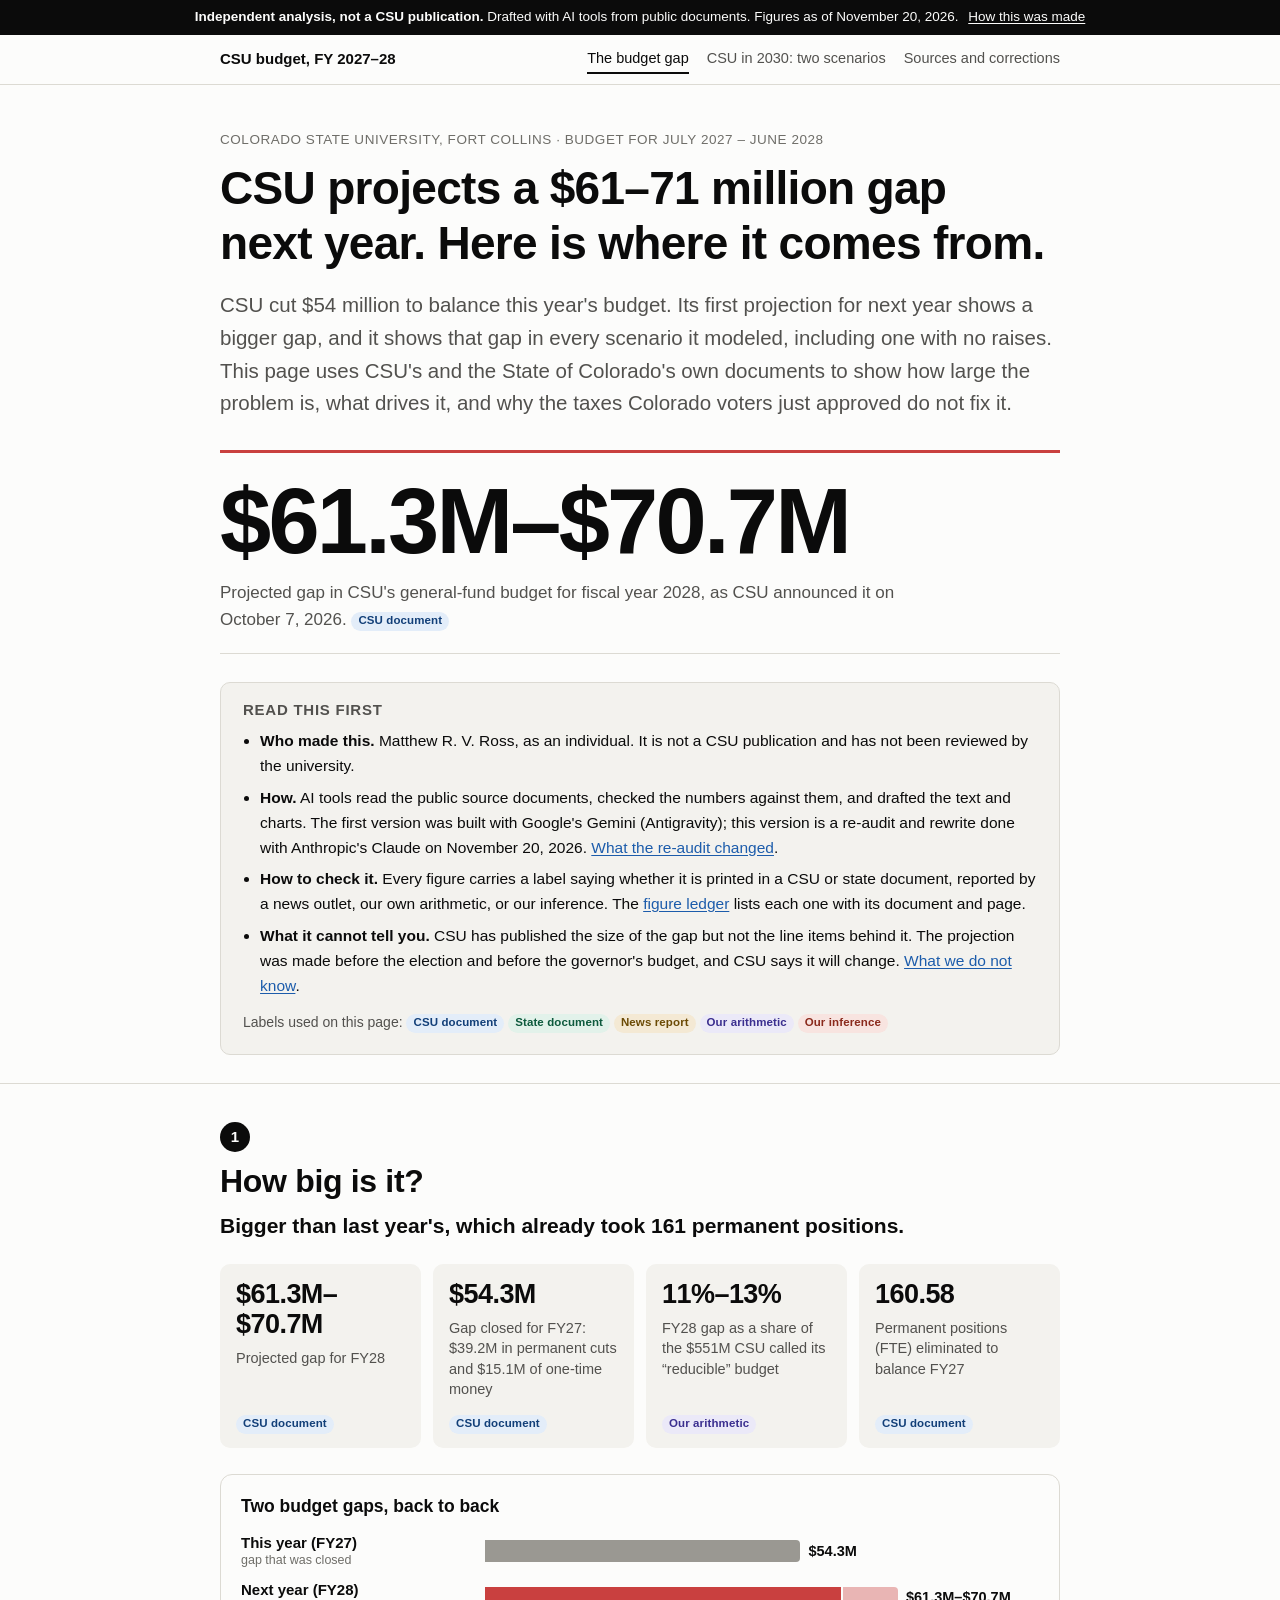
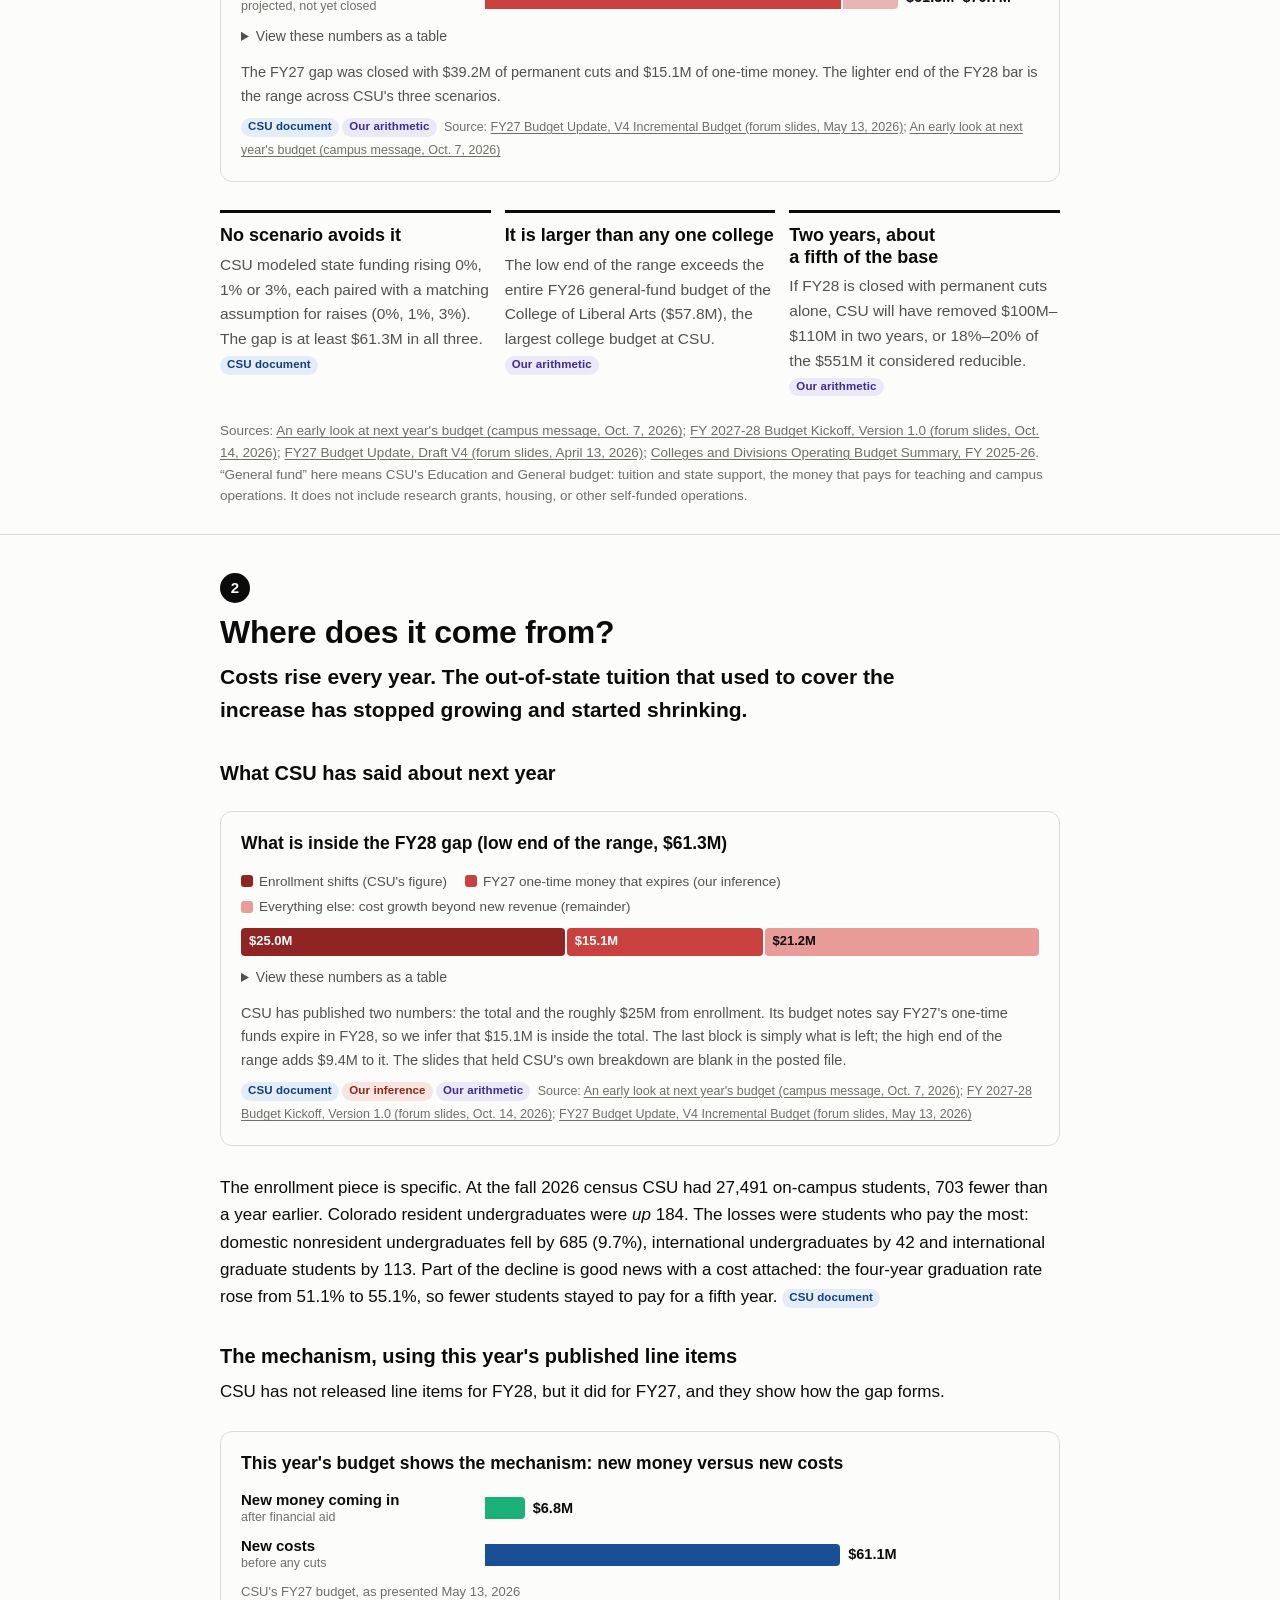
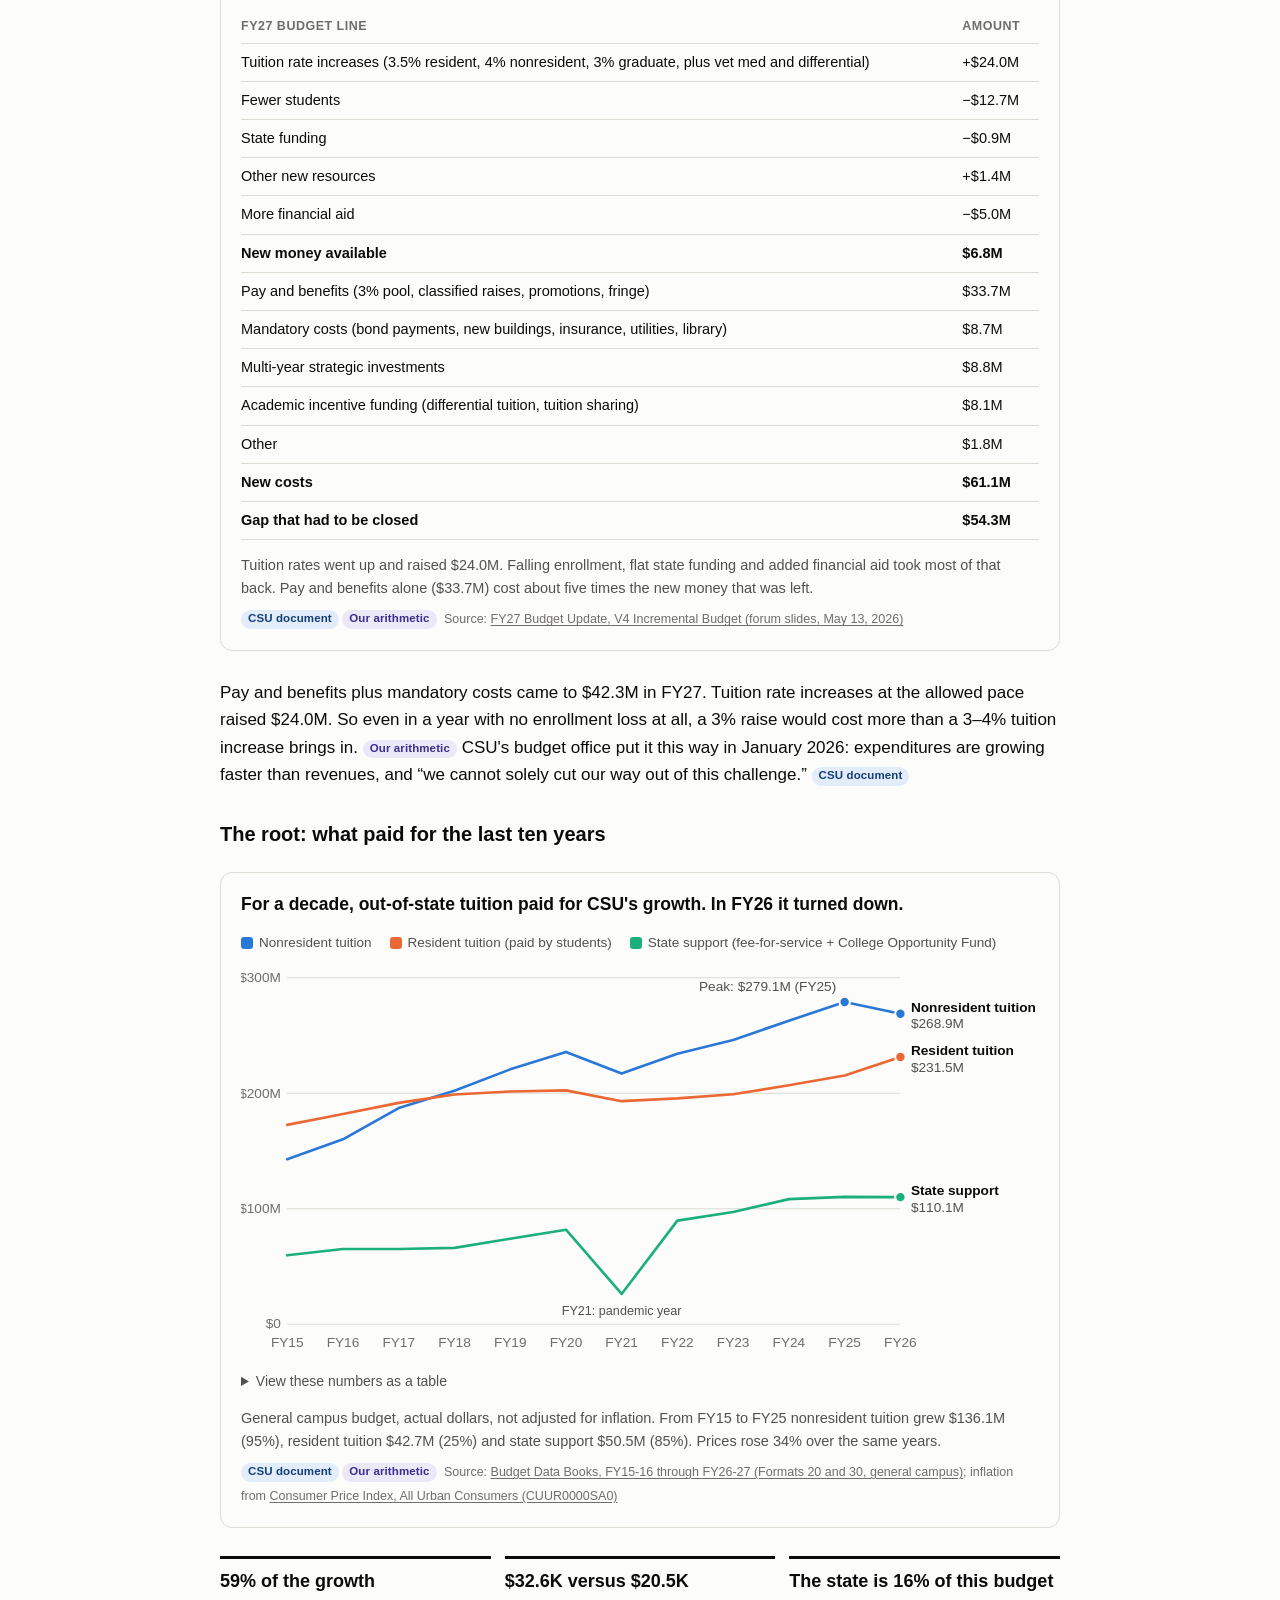
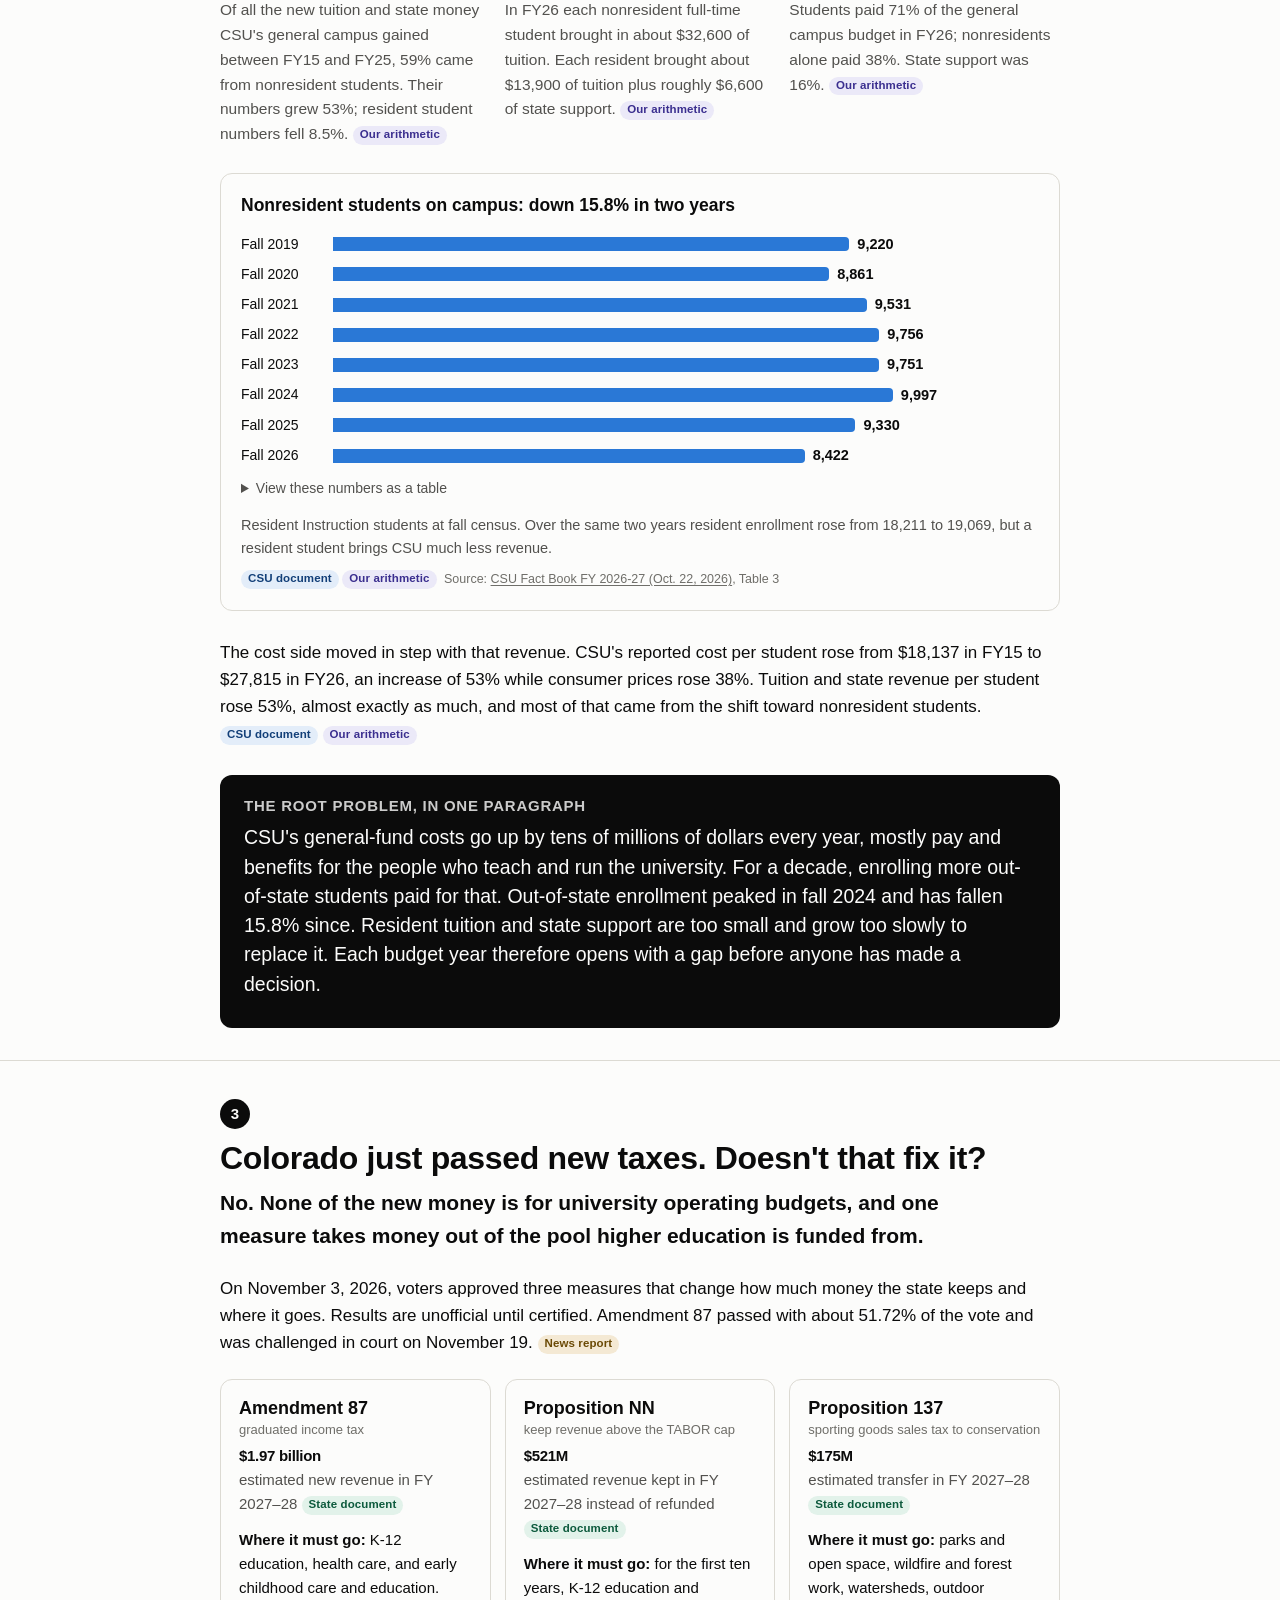
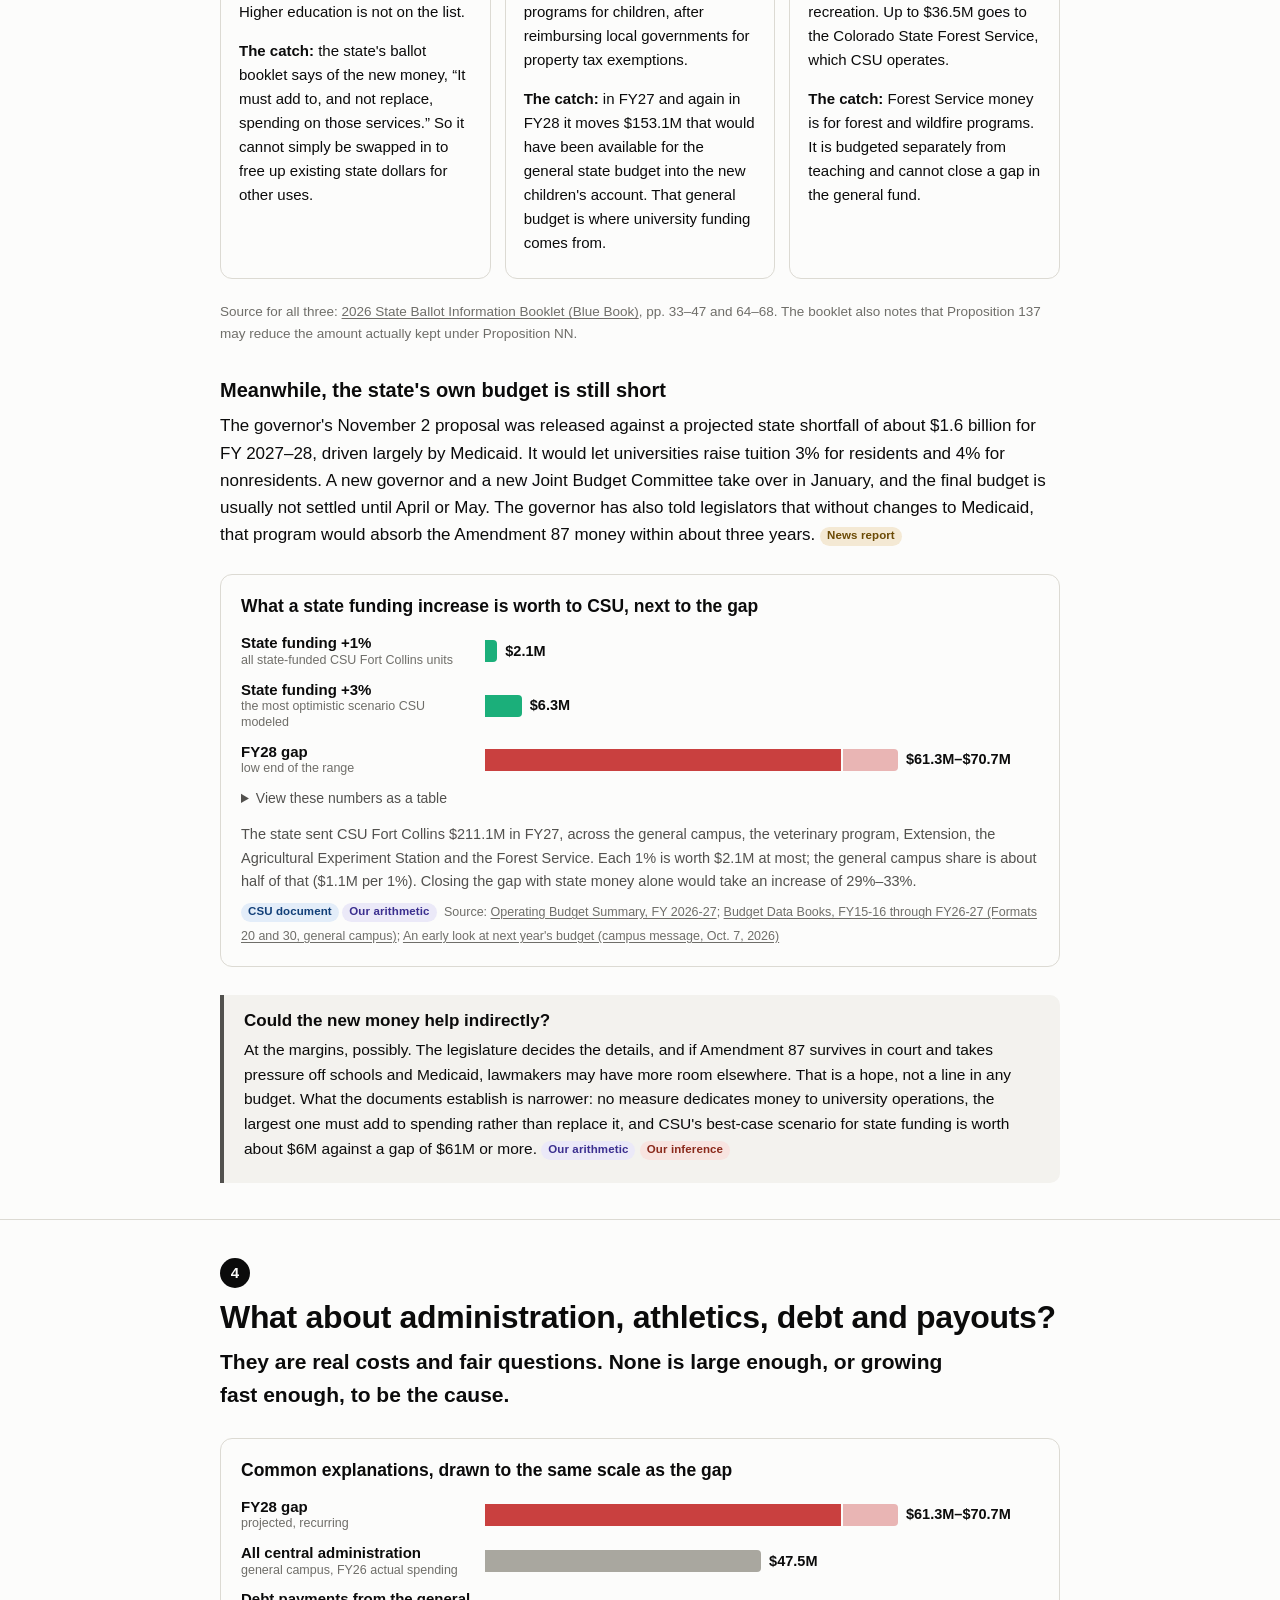
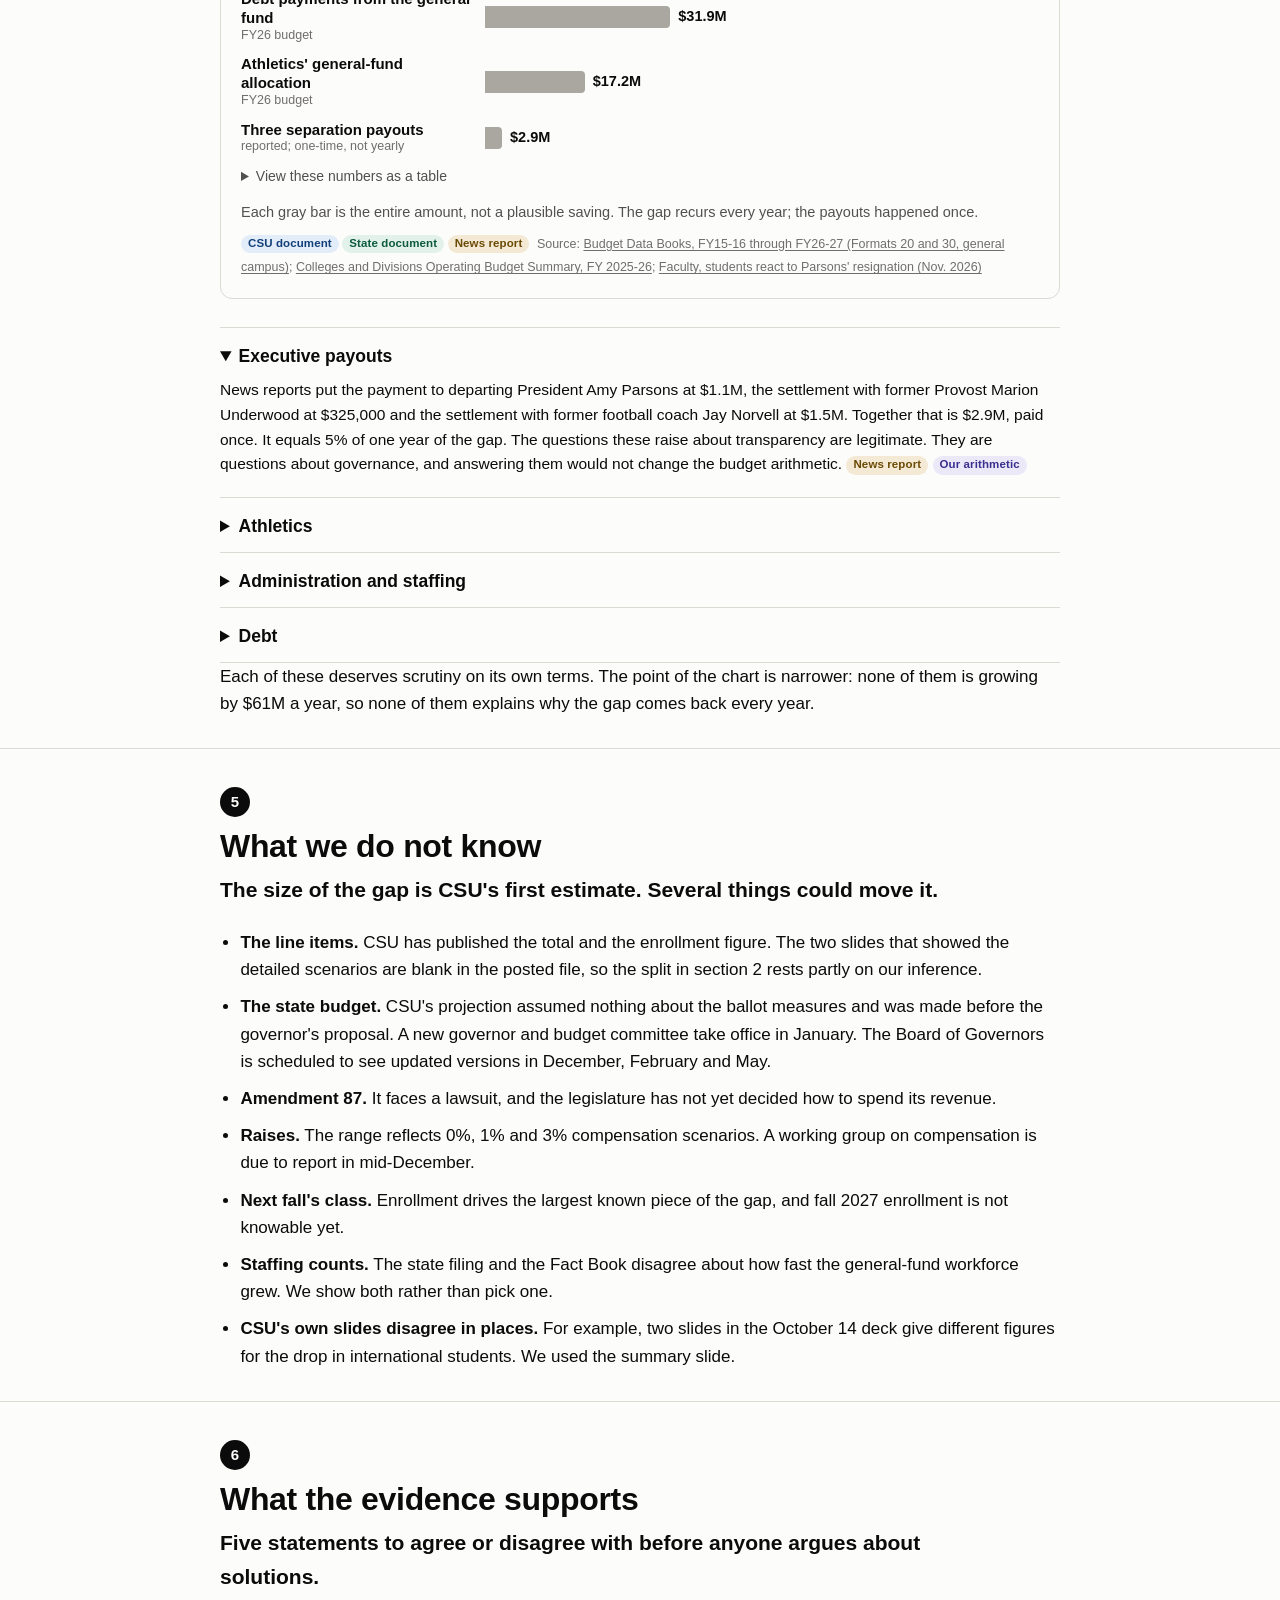
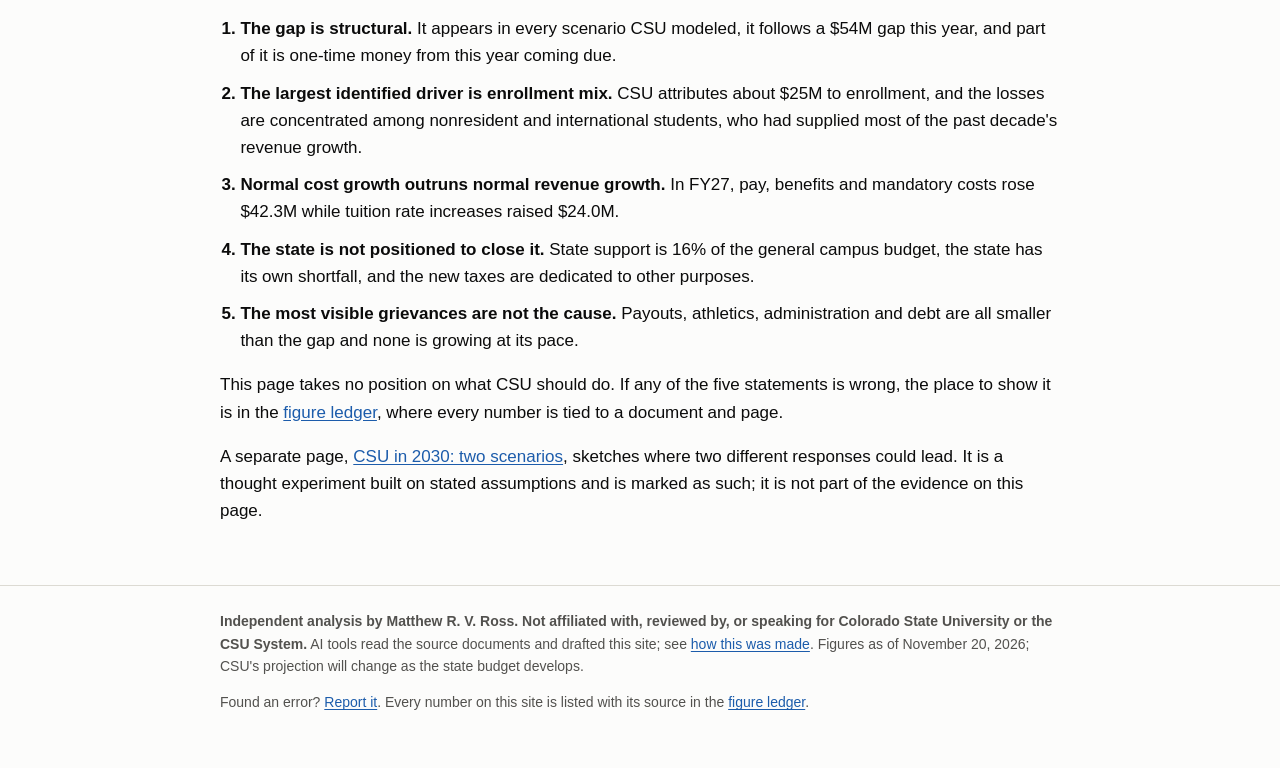
==== commit a95b757e: "Replace published site with re-audited version Swap the version 1 Quarto pages in docs/ for the re-a" ====
--- a/docs/index.html
+++ b/docs/index.html
@@ -1,1771 +1,821 @@
-<!DOCTYPE html>
-<html xmlns="http://www.w3.org/1999/xhtml" lang="en" xml:lang="en"><head>
-
+<!doctype html>
+<html lang="en">
+<head>
 <meta charset="utf-8">
-<meta name="generator" content="quarto-1.10.18">
-
-<meta name="viewport" content="width=device-width, initial-scale=1.0, user-scalable=yes">
-
-
-<title>Understanding CSU’s FY27–28 Operating Budget Gap – Understanding CSU's FY27–28 Budget Gap</title>
+<meta name="viewport" content="width=device-width, initial-scale=1">
+<meta name="robots" content="noindex">
+<title>CSU&#x27;s FY28 budget gap: scale and causes</title>
+<meta name="description" content="An independent, source-linked look at Colorado State University&#x27;s projected FY 2027-28 budget gap: how big it is, where it comes from, and why new state taxes do not close it.">
 <style>
-/* Default styles provided by pandoc.
-** See https://pandoc.org/MANUAL.html#variables-for-html for config info.
-*/
-span.smallcaps{font-variant: small-caps;}
-div.columns{display: flex; gap: 1.5em;}
-div.column{flex: auto;}
-@media screen {
-div.columns{gap: min(4vw, 1.5em);}
-div.column{overflow-x: auto;}
-}
-div.hanging-indent{margin-left: 1.5em; text-indent: -1.5em;}
-ul.task-list{list-style: none;}
-ul.task-list li input[type="checkbox"] {
-  width: 0.8em;
-  margin: 0 0.8em 0.2em -1em; /* quarto-specific, see https://github.com/quarto-dev/quarto-cli/issues/4556 */ 
-  vertical-align: middle;
-}
+:root {
+  color-scheme: light;
+  --surface: #fcfcfb;
+  --surface-2: #f3f2ee;
+  --surface-3: #e9e7e1;
+  --text: #0b0b0b;
+  --text-2: #52514e;
+  --text-3: #6f6e69;
+  --rule: #dcdad3;
+  --link: #1c5cab;
+  --s1: #2a78d6;      /* nonresident */
+  --s2: #eb6834;      /* resident */
+  --s3: #1baf7a;      /* state */
+  --gap: #c9403f;     /* the gap */
+  --gap-soft: #efb1ae;
+  --gap-done: #9a9892;
+  --gray: #a9a79f;
+  --cost: #184f95;
+  --g1: #8f2423; --g2: #c9403f; --g3: #e89b97;
+  --a1: #2a78d6; --b1: #eb6834;
+  --tag-csu-bg: #e3edf9; --tag-csu-fg: #123f78;
+  --tag-state-bg: #e2f2ea; --tag-state-fg: #0d5a3d;
+  --tag-news-bg: #f4e9d4; --tag-news-fg: #6b4a05;
+  --tag-calc-bg: #ebe9f8; --tag-calc-fg: #3b2f8f;
+  --tag-infer-bg: #f8e4e0; --tag-infer-fg: #8a2a1c;
+}
+@media (prefers-color-scheme: dark) {
+  :root:not([data-theme="light"]) {
+    color-scheme: dark;
+    --surface: #1a1a19; --surface-2: #242422; --surface-3: #30302d;
+    --text: #f0efec; --text-2: #c3c2b7; --text-3: #a09f95; --rule: #3a3a36; --link: #86b6ef;
+    --s1: #3987e5; --s2: #d95926; --s3: #199e70;
+    --gap: #e66767; --gap-soft: #7a3534; --gap-done: #77756e; --gray: #6b6a64; --cost: #6da7ec;
+    --g1: #f0a3a3; --g2: #e66767; --g3: #8e3d3c;
+    --a1: #3987e5; --b1: #d95926;
+    --tag-csu-bg: #1b304b; --tag-csu-fg: #b7d3f6;
+    --tag-state-bg: #173528; --tag-state-fg: #a9dcc5;
+    --tag-news-bg: #3a2f17; --tag-news-fg: #ecd49a;
+    --tag-calc-bg: #2a2650; --tag-calc-fg: #cdc8f5;
+    --tag-infer-bg: #472220; --tag-infer-fg: #f3c2ba;
+  }
+}
+:root[data-theme="dark"] {
+  color-scheme: dark;
+  --surface: #1a1a19; --surface-2: #242422; --surface-3: #30302d;
+  --text: #f0efec; --text-2: #c3c2b7; --text-3: #a09f95; --rule: #3a3a36; --link: #86b6ef;
+  --s1: #3987e5; --s2: #d95926; --s3: #199e70;
+  --gap: #e66767; --gap-soft: #7a3534; --gap-done: #77756e; --gray: #6b6a64; --cost: #6da7ec;
+  --g1: #f0a3a3; --g2: #e66767; --g3: #8e3d3c;
+  --a1: #3987e5; --b1: #d95926;
+  --tag-csu-bg: #1b304b; --tag-csu-fg: #b7d3f6;
+  --tag-state-bg: #173528; --tag-state-fg: #a9dcc5;
+  --tag-news-bg: #3a2f17; --tag-news-fg: #ecd49a;
+  --tag-calc-bg: #2a2650; --tag-calc-fg: #cdc8f5;
+  --tag-infer-bg: #472220; --tag-infer-fg: #f3c2ba;
+}
+
+* { box-sizing: border-box; }
+html { -webkit-text-size-adjust: 100%; }
+body {
+  margin: 0; background: var(--surface); color: var(--text);
+  font: 17px/1.6 -apple-system, BlinkMacSystemFont, "Segoe UI", Roboto, "Helvetica Neue", Arial, sans-serif;
+}
+a { color: var(--link); text-underline-offset: 2px; overflow-wrap: anywhere; }
+code { overflow-wrap: anywhere; font-size: .92em; }
+.wrap { max-width: 880px; margin: 0 auto; padding: 0 20px; }
+h1, h2, h3 { line-height: 1.2; text-wrap: balance; }
+p { margin: 0 0 1em; }
+
+/* top bars */
+.disclosure-bar {
+  background: var(--text); color: var(--surface); font-size: 13.5px; line-height: 1.4;
+  padding: 8px 20px; text-align: center;
+}
+.disclosure-bar a { color: inherit; margin-left: 6px; }
+header.site { border-bottom: 1px solid var(--rule); position: sticky; top: 0; background: var(--surface); z-index: 5; }
+header.site .wrap { display: flex; flex-wrap: wrap; gap: 6px 22px; align-items: center; padding-top: 10px; padding-bottom: 10px; }
+.sitename { font-weight: 700; font-size: 15px; margin-right: auto; }
+header.site nav { display: flex; flex-wrap: wrap; gap: 4px 18px; font-size: 14.5px; }
+header.site nav a { color: var(--text-2); text-decoration: none; padding: 2px 0; border-bottom: 2px solid transparent; }
+header.site nav a[aria-current="page"] { color: var(--text); border-bottom-color: var(--text); }
+header.site nav a:hover { color: var(--text); }
+
+/* hero */
+.hero { padding: 44px 0 28px; }
+.hero.small { padding-bottom: 6px; }
+.eyebrow { font-size: 13.5px; letter-spacing: .04em; text-transform: uppercase; color: var(--text-3); margin-bottom: 10px; }
+h1 { font-size: clamp(30px, 5.2vw, 46px); margin: 0 0 18px; letter-spacing: -0.015em; }
+.lede { font-size: clamp(18px, 2.2vw, 20.5px); color: var(--text-2); max-width: 46em; }
+.herofig { margin: 30px 0 28px; padding: 22px 0 20px; border-top: 3px solid var(--gap); border-bottom: 1px solid var(--rule); }
+.heronum { font-size: clamp(44px, 10vw, 92px); font-weight: 700; letter-spacing: -0.03em; line-height: 1.02; }
+.herocap { color: var(--text-2); margin-top: 10px; max-width: 40em; }
+
+.disclosure { background: var(--surface-2); border: 1px solid var(--rule); border-radius: 10px; padding: 18px 22px 12px; }
+.disclosure h2 { font-size: 15px; text-transform: uppercase; letter-spacing: .05em; margin: 0 0 10px; color: var(--text-2); }
+.disclosure ul { margin: 0 0 10px; padding-left: 1.1em; font-size: 15.5px; }
+.disclosure li { margin-bottom: 7px; }
+.taglegend { font-size: 14px; color: var(--text-2); margin: 0 0 6px; line-height: 2; }
+
+/* sections */
+section { padding: 38px 0 14px; }
+section + section { border-top: 1px solid var(--rule); }
+.secnum {
+  display: inline-flex; align-items: center; justify-content: center; width: 30px; height: 30px;
+  border-radius: 50%; background: var(--text); color: var(--surface); font-weight: 700; font-size: 15px; margin: 0 0 10px;
+}
+h2 { font-size: clamp(25px, 3.6vw, 32px); margin: 0 0 8px; letter-spacing: -0.01em; }
+.answer { font-size: clamp(18px, 2.3vw, 21px); font-weight: 600; margin-bottom: 22px; max-width: 36em; }
+h3.sub { font-size: 20px; margin: 34px 0 10px; }
+
+/* tags */
+.tag {
+  display: inline-block; font-size: 11.5px; font-weight: 600; line-height: 1.2; letter-spacing: .01em;
+  padding: 2px 7px 3px; border-radius: 99px; white-space: nowrap; vertical-align: 1px;
+}
+.tag-csu { background: var(--tag-csu-bg); color: var(--tag-csu-fg); }
+.tag-state { background: var(--tag-state-bg); color: var(--tag-state-fg); }
+.tag-news { background: var(--tag-news-bg); color: var(--tag-news-fg); }
+.tag-calc { background: var(--tag-calc-bg); color: var(--tag-calc-fg); }
+.tag-infer { background: var(--tag-infer-bg); color: var(--tag-infer-fg); }
+.tag-assume { background: var(--tag-infer-bg); color: var(--tag-infer-fg); }
+
+/* stat tiles */
+.tiles { display: grid; grid-template-columns: repeat(auto-fit, minmax(190px, 1fr)); gap: 12px; margin: 0 0 26px; }
+.tile { background: var(--surface-2); border-radius: 10px; padding: 16px 16px 12px; display: flex; flex-direction: column; }
+.tv { font-size: 27px; font-weight: 700; letter-spacing: -0.02em; line-height: 1.1; }
+.tl { font-size: 14.5px; color: var(--text-2); margin: 8px 0 10px; line-height: 1.4; flex: 1; }
+
+/* figures */
+figure.chart { margin: 26px 0 28px; padding: 20px 20px 12px; border: 1px solid var(--rule); border-radius: 12px; background: var(--surface); }
+.chart-title { font-weight: 700; font-size: 17.5px; margin-bottom: 16px; line-height: 1.3; }
+.chart-note { font-size: 14.5px; color: var(--text-2); margin: 14px 0 8px; }
+.chart-src { font-size: 12.5px; color: var(--text-3); margin: 0 0 6px; line-height: 1.9; }
+.chart-src a { color: var(--text-3); }
+.srcline { margin-left: 4px; }
+
+/* horizontal bars */
+.hbars { display: grid; gap: 12px; }
+.hb-row { display: grid; grid-template-columns: minmax(120px, 230px) 1fr; gap: 6px 14px; align-items: center; border-radius: 6px; outline-offset: 3px; }
+.hb-label { display: flex; flex-direction: column; line-height: 1.25; }
+.hb-name { font-weight: 600; font-size: 15px; }
+.hb-sub { font-size: 12.5px; color: var(--text-3); }
+.hb-track { display: flex; align-items: center; min-width: 0; padding-right: 118px; position: relative; }
+.bar { display: block; height: 22px; border-radius: 0 4px 4px 0; flex: none; }
+.hbars.compact .bar { height: 14px; }
+.hbars.compact { gap: 7px; }
+.hbars.compact .hb-row { grid-template-columns: 78px 1fr; }
+.hbars.compact .hb-name { font-weight: 500; font-size: 14px; }
+.bar.range { margin-left: 2px; opacity: .38; }
+.bar + .bar.range { border-radius: 0 4px 4px 0; }
+.bar:has(+ .bar.range) { border-radius: 0; }
+.hb-val { margin-left: 8px; font-size: 14.5px; font-weight: 600; white-space: nowrap; font-variant-numeric: tabular-nums; }
+.c-gap { background: var(--gap); } .c-gap-done { background: var(--gap-done); }
+.c-gray { background: var(--gray); } .c-rev { background: var(--s3); } .c-cost { background: var(--cost); }
+.c-s1 { background: var(--s1); } .c-s3 { background: var(--s3); } .c-a { background: var(--a1); } .c-b { background: var(--b1); }
+@media (max-width: 600px) {
+  .hb-row { grid-template-columns: 1fr; gap: 3px; }
+  .hbars.compact .hb-row { grid-template-columns: 70px 1fr; }
+  .hb-track { padding-right: 104px; }
+}
+
+/* segmented bar */
+.segbar { display: flex; gap: 2px; height: 28px; margin: 10px 0 4px; }
+.seg { display: flex; align-items: center; border-radius: 4px; min-width: 2px; outline-offset: 2px; }
+.seg-val { font-size: 13px; font-weight: 600; padding-left: 8px; white-space: nowrap; }
+.seg.g1 { background: var(--g1); color: #fff; } .seg.g2 { background: var(--g2); color: #fff; } .seg.g3 { background: var(--g3); color: #0b0b0b; }
+@media (prefers-color-scheme: dark) { :root:not([data-theme="light"]) .seg.g1 { color: #0b0b0b; } :root:not([data-theme="light"]) .seg.g3 { color: #fff; } }
+.legend { list-style: none; display: flex; flex-wrap: wrap; gap: 4px 18px; padding: 0; margin: 0 0 8px; font-size: 13.5px; color: var(--text-2); }
+.legend li { display: flex; align-items: center; gap: 6px; }
+.sw { width: 12px; height: 12px; border-radius: 3px; display: inline-block; flex: none; }
+.sw.g1 { background: var(--g1); } .sw.g2 { background: var(--g2); } .sw.g3 { background: var(--g3); }
+.sw.s1 { background: var(--s1); } .sw.s2 { background: var(--s2); } .sw.s3 { background: var(--s3); }
+.sw.a1 { background: var(--a1); } .sw.b1 { background: var(--b1); } .sw.gapc { background: var(--gap); } .sw.grayc { background: var(--gray); }
+
+/* line chart */
+.lc svg { width: 100%; height: auto; display: block; }
+.lc svg.compact { display: none; }
+@media (max-width: 600px) { .lc svg.wide { display: none; } .lc svg.compact { display: block; } }
+svg .grid { stroke: var(--rule); stroke-width: 1; }
+svg .axis { fill: var(--text-3); font-variant-numeric: tabular-nums; }
+svg .line { fill: none; stroke-width: 2.5; stroke-linejoin: round; stroke-linecap: round; }
+svg .line.s1, svg .line.a1 { stroke: var(--s1); } svg .line.s2, svg .line.b1 { stroke: var(--s2); } svg .line.s3 { stroke: var(--s3); }
+svg .line.hist { stroke: var(--text-2); }
+svg .line.dash { stroke-dasharray: 2 5; }
+svg .dot { stroke: var(--surface); stroke-width: 2; }
+svg .dot.s1, svg .dot.a1 { fill: var(--s1); } svg .dot.s2, svg .dot.b1 { fill: var(--s2); } svg .dot.s3 { fill: var(--s3); } svg .dot.hist { fill: var(--text-2); }
+svg .endlabel { fill: var(--text); font-weight: 600; }
+svg .endval, svg .note { fill: var(--text-2); }
+svg .hit { fill: transparent; outline: none; }
+svg .hit:hover, svg .hit:focus { fill: var(--text); fill-opacity: .05; }
+svg .band { fill: var(--text); fill-opacity: .04; }
+
+/* tables */
+.tablewrap { overflow-x: auto; margin: 10px 0 6px; }
+table { border-collapse: collapse; width: 100%; font-size: 14.5px; }
+caption { text-align: left; font-size: 13px; color: var(--text-3); padding-bottom: 6px; }
+th, td { text-align: left; padding: 7px 10px 7px 0; border-bottom: 1px solid var(--rule); vertical-align: top; }
+thead th { font-size: 12.5px; text-transform: uppercase; letter-spacing: .04em; color: var(--text-3); font-weight: 600; }
+tbody th { font-weight: 500; }
+td { font-variant-numeric: tabular-nums; }
+details.datatable { margin: 10px 0 0; font-size: 14px; }
+details.datatable summary { cursor: pointer; color: var(--text-2); }
+
+/* point cards */
+.points, .cards { display: grid; grid-template-columns: repeat(auto-fit, minmax(240px, 1fr)); gap: 14px; margin: 22px 0; }
+.point { border-top: 3px solid var(--text); padding-top: 12px; }
+.point h3 { font-size: 18px; margin: 0 0 6px; }
+.point p { font-size: 15.5px; color: var(--text-2); margin: 0; }
+.card { border: 1px solid var(--rule); border-radius: 12px; padding: 18px 18px 8px; background: var(--surface); }
+.card h3 { font-size: 18px; margin: 0 0 10px; }
+.cardsub { display: block; font-size: 13px; font-weight: 500; color: var(--text-3); margin-top: 3px; }
+.cardnum { font-size: 30px; font-weight: 700; letter-spacing: -0.02em; margin: 0; line-height: 1.1; }
+.cardcap { font-size: 13.5px; color: var(--text-2); margin: 4px 0 12px; }
+.card p { font-size: 15px; }
+.fine { font-size: 13.5px; color: var(--text-3); }
+.fine a { color: var(--text-3); }
+
+.rootbox { background: var(--text); color: var(--surface); border-radius: 12px; padding: 22px 24px 10px; margin: 28px 0 18px; }
+.rootbox h3 { margin: 0 0 8px; font-size: 15px; text-transform: uppercase; letter-spacing: .05em; opacity: .8; }
+.rootbox p { font-size: clamp(17px, 2.1vw, 19.5px); line-height: 1.5; }
+.callout { background: var(--surface-2); border-left: 4px solid var(--text-2); border-radius: 0 10px 10px 0; padding: 16px 20px 6px; margin: 22px 0; }
+.callout h3 { margin: 0 0 6px; font-size: 17px; }
+.callout p { font-size: 15.5px; }
+
+.qa details { border-top: 1px solid var(--rule); padding: 12px 0 4px; }
+.qa details:last-child { border-bottom: 1px solid var(--rule); }
+.qa summary { font-weight: 700; font-size: 17.5px; cursor: pointer; padding: 2px 0 8px; }
+.qa p { font-size: 15.5px; }
+
+ul.unknowns, ol.agree { padding-left: 1.2em; }
+ul.unknowns li, ol.agree li { margin-bottom: 10px; }
+ol.agree { font-size: 17px; }
+ol.agree li::marker { font-weight: 700; }
+ol.corrections { font-size: 15.5px; }
+
+/* scenario page */
+.scen-grid { display: grid; grid-template-columns: repeat(auto-fit, minmax(300px, 1fr)); gap: 16px; margin: 22px 0; }
+.scen { border: 1px solid var(--rule); border-radius: 12px; padding: 20px 20px 8px; border-top: 5px solid var(--a1); }
+.scen.b { border-top-color: var(--b1); }
+.scen h3 { margin: 0 0 4px; font-size: 21px; }
+.scen .scen-tag { font-size: 13px; color: var(--text-3); text-transform: uppercase; letter-spacing: .05em; margin: 0 0 12px; }
+.scen ul { padding-left: 1.1em; font-size: 15.5px; }
+.scen li { margin-bottom: 7px; }
+.scen dl { display: grid; grid-template-columns: 1fr auto; gap: 6px 14px; font-size: 15px; margin: 14px 0; }
+.scen dt { color: var(--text-2); } .scen dd { margin: 0; font-weight: 700; font-variant-numeric: tabular-nums; text-align: right; }
+.warnbox { border: 2px solid var(--gap); border-radius: 12px; padding: 16px 20px 6px; margin: 20px 0; }
+.warnbox h2, .warnbox h3 { font-size: 16px; text-transform: uppercase; letter-spacing: .05em; margin: 0 0 8px; }
+.warnbox p, .warnbox li { font-size: 15.5px; }
+
+footer.site { border-top: 1px solid var(--rule); margin-top: 30px; padding: 24px 0 40px; font-size: 14px; color: var(--text-2); }
+
+#tip {
+  position: fixed; z-index: 20; max-width: 300px; background: var(--text); color: var(--surface);
+  font-size: 13px; line-height: 1.4; padding: 7px 10px; border-radius: 6px; pointer-events: none;
+  box-shadow: 0 4px 14px rgba(0,0,0,.22);
+}
+@media print {
+  .disclosure-bar { background: none; color: #000; border-bottom: 1px solid #000; }
+  header.site { position: static; }
+  details { display: block; } details > * { display: block !important; }
+  figure.chart, .card, .scen { break-inside: avoid; }
+}
+.tag-ext { background: var(--tag-news-bg); color: var(--tag-news-fg); }
+.tag-scen { background: var(--surface-3); color: var(--text); }
+
 </style>
-
-
-<script src="site_libs/quarto-nav/quarto-nav.js"></script>
-<script src="site_libs/quarto-nav/headroom.min.js"></script>
-<script src="site_libs/clipboard/clipboard.min.js"></script>
-<script src="site_libs/quarto-search/autocomplete.umd.js"></script>
-<script src="site_libs/quarto-search/fuse.min.js"></script>
-<script src="site_libs/quarto-search/quarto-search.js"></script>
-<meta name="quarto:offset" content="./">
-<script src="site_libs/quarto-html/quarto.js" type="module"></script>
-<script src="site_libs/quarto-html/tabsets/tabsets.js" type="module"></script>
-<script src="site_libs/quarto-html/popper.min.js"></script>
-<script src="site_libs/quarto-html/tippy.umd.min.js"></script>
-<script src="site_libs/quarto-html/anchor.min.js"></script>
-<link href="site_libs/quarto-html/tippy.css" rel="stylesheet">
-<link href="site_libs/quarto-html/quarto-syntax-highlighting-64a204ab8560d761af7679ceaba22944.css" rel="stylesheet" id="quarto-text-highlighting-styles">
-<script src="site_libs/bootstrap/bootstrap.min.js"></script>
-<link href="site_libs/bootstrap/bootstrap-icons.css" rel="stylesheet">
-<link href="site_libs/bootstrap/bootstrap-712fc07207195ea870e7a55f04e61b6b.min.css" rel="stylesheet" append-hash="true" id="quarto-bootstrap" data-mode="light">
-<script id="quarto-search-options" type="application/json">{
-  "location": "navbar",
-  "copy-button": false,
-  "collapse-after": 3,
-  "panel-placement": "end",
-  "type": "overlay",
-  "limit": 50,
-  "keyboard-shortcut": [
-    "f",
-    "/",
-    "s"
-  ],
-  "show-item-context": false,
-  "language": {
-    "search-no-results-text": "No results",
-    "search-matching-documents-text": "matching documents",
-    "search-copy-link-title": "Copy link to search",
-    "search-hide-matches-text": "Hide additional matches",
-    "search-more-match-text": "more match in this document",
-    "search-more-matches-text": "more matches in this document",
-    "search-clear-button-title": "Clear",
-    "search-text-placeholder": "",
-    "search-detached-cancel-button-title": "Cancel",
-    "search-submit-button-title": "Submit",
-    "search-label": "Search"
-  }
-}</script>
-<style>html{ scroll-behavior: smooth; }</style>
-<meta name="robots" content="noindex, nofollow, noarchive, nosnippet, noimageindex">
-<meta name="googlebot" content="noindex, nofollow, noarchive, nosnippet, noimageindex">
-<meta name="bingbot" content="noindex, nofollow, noarchive, nosnippet">
-
-
 </head>
-
-<body class="nav-fixed quarto-light">
-
-<div id="quarto-search-results"></div>
-  <header id="quarto-header" class="headroom fixed-top">
-    <nav class="navbar navbar-expand-lg " data-bs-theme="dark">
-      <div class="navbar-container container-fluid">
-      <div class="navbar-brand-container mx-auto">
-    <a class="navbar-brand" href="./index.html">
-    <span class="navbar-title">Understanding CSU’s FY27–28 Budget Gap</span>
-    </a>
+<body>
+<div class="disclosure-bar" role="note">
+  <strong>Independent analysis, not a CSU publication.</strong>
+  Drafted with AI tools from public documents. Figures as of November 20, 2026.
+  <a href="sources.html#disclosure">How this was made</a>
+</div>
+<header class="site">
+  <div class="wrap">
+    <span class="sitename">CSU budget, FY 2027&ndash;28</span>
+    <nav aria-label="Pages"><a href="index.html" aria-current="page">The budget gap</a><a href="csu-2030.html">CSU in 2030: two scenarios</a><a href="sources.html">Sources and corrections</a></nav>
   </div>
-            <div id="quarto-search" class="" title="Search"></div>
-          <button class="navbar-toggler" type="button" data-bs-toggle="collapse" data-bs-target="#navbarCollapse" aria-controls="navbarCollapse" role="menu" aria-expanded="false" aria-label="Toggle navigation" onclick="if (window.quartoToggleHeadroom) { window.quartoToggleHeadroom(); }">
-  <span class="navbar-toggler-icon"></span>
-</button>
-          <div class="collapse navbar-collapse" id="navbarCollapse">
-            <ul class="navbar-nav navbar-nav-scroll me-auto">
-  <li class="nav-item">
-    <a class="nav-link active" href="./index.html" aria-current="page"> 
-<span class="menu-text">Overview</span></a>
-  </li>  
-  <li class="nav-item">
-    <a class="nav-link" href="./ledger-a-fy28-cliff.html"> 
-<span class="menu-text">Ledger A: FY28 Gap</span></a>
-  </li>  
-  <li class="nav-item">
-    <a class="nav-link" href="./ledger-b-structural.html"> 
-<span class="menu-text">Ledger B: Structural Context</span></a>
-  </li>  
-  <li class="nav-item">
-    <a class="nav-link" href="./athletics-audit.html"> 
-<span class="menu-text">Athletics &amp; Debt</span></a>
-  </li>  
-  <li class="nav-item">
-    <a class="nav-link" href="./governance-and-peers.html"> 
-<span class="menu-text">Governance &amp; Peers</span></a>
-  </li>  
-  <li class="nav-item">
-    <a class="nav-link" href="./methodology-sources.html"> 
-<span class="menu-text">How This Was Built</span></a>
-  </li>  
-</ul>
-            <ul class="navbar-nav navbar-nav-scroll ms-auto">
-  <li class="nav-item">
-    <a class="nav-link" href="./outputs/pdf/CSU_Budget_Context_FY27_28.pdf"> <i class="bi bi-file-earmark-pdf" role="img">
-</i> 
-<span class="menu-text">PDF Brief</span></a>
-  </li>  
-  <li class="nav-item">
-    <a class="nav-link" href="https://github.com/matthewross07/csu_budget_context"> <i class="bi bi-github" role="img">
-</i> 
-<span class="menu-text">GitHub</span></a>
-  </li>  
-</ul>
-          </div> <!-- /navcollapse -->
-            <div class="quarto-navbar-tools">
+</header>
+<main>
+
+<section class="hero">
+  <div class="wrap">
+    <p class="eyebrow">Colorado State University, Fort Collins &middot; budget for July 2027 &ndash; June 2028</p>
+    <h1>CSU projects a $61&ndash;71 million gap next year. Here is where it comes from.</h1>
+    <p class="lede">CSU cut $54 million to balance this year's budget. Its first projection for
+    next year shows a bigger gap, and it shows that gap in every scenario it modeled, including one with no
+    raises. This page uses CSU's and the State of Colorado's own documents to show how large the problem is,
+    what drives it, and why the taxes Colorado voters just approved do not fix it.</p>
+
+    <div class="herofig">
+      <div class="heronum">$61.3M&ndash;$70.7M</div>
+      <div class="herocap">Projected gap in CSU's general-fund budget for fiscal year 2028,
+      as CSU announced it on October 7, 2026. <span class="tag tag-csu">CSU document</span></div>
+    </div>
+
+    <aside class="disclosure" aria-label="About this page">
+      <h2>Read this first</h2>
+      <ul>
+        <li><strong>Who made this.</strong> Matthew R. V. Ross, as an individual. It is not a CSU publication
+        and has not been reviewed by the university.</li>
+        <li><strong>How.</strong> AI tools read the public source documents, checked the numbers against them,
+        and drafted the text and charts. The first version was built with Google's Gemini (Antigravity); this
+        version is a re-audit and rewrite done with Anthropic's Claude on November 20, 2026.
+        <a href="sources.html#corrections">What the re-audit changed</a>.</li>
+        <li><strong>How to check it.</strong> Every figure carries a label saying whether it is printed in a
+        CSU or state document, reported by a news outlet, our own arithmetic, or our inference.
+        The <a href="sources.html#ledger">figure ledger</a> lists each one with its document and page.</li>
+        <li><strong>What it cannot tell you.</strong> CSU has published the size of the gap but not the line
+        items behind it. The projection was made before the election and before the governor's budget, and CSU
+        says it will change. <a href="#unknowns">What we do not know</a>.</li>
+      </ul>
+      <p class="taglegend">Labels used on this page: <span class="tag tag-csu">CSU document</span> <span class="tag tag-state">State document</span> <span class="tag tag-news">News report</span> <span class="tag tag-calc">Our arithmetic</span> <span class="tag tag-infer">Our inference</span></p>
+    </aside>
+  </div>
+</section>
+
+
+<section id="scale">
+  <div class="wrap">
+    <p class="secnum">1</p>
+    <h2>How big is it?</h2>
+    <p class="answer">Bigger than last year's, which already took 161 permanent positions.</p>
+
+    <div class="tiles">
+      <div class="tile"><div class="tv">$61.3M&ndash;$70.7M</div>
+        <div class="tl">Projected gap for FY28</div><div class="tt"><span class="tag tag-csu">CSU document</span></div></div>
+      <div class="tile"><div class="tv">$54.3M</div>
+        <div class="tl">Gap closed for FY27: $39.2M in permanent cuts and
+        $15.1M of one-time money</div><div class="tt"><span class="tag tag-csu">CSU document</span></div></div>
+      <div class="tile"><div class="tv">11%&ndash;13%</div>
+        <div class="tl">FY28 gap as a share of the $551M CSU called its
+        &ldquo;reducible&rdquo; budget</div><div class="tt"><span class="tag tag-calc">Our arithmetic</span></div></div>
+      <div class="tile"><div class="tv">160.58</div>
+        <div class="tl">Permanent positions (FTE) eliminated to balance FY27</div><div class="tt"><span class="tag tag-csu">CSU document</span></div></div>
+    </div>
+
+    <figure class="chart">
+  <figcaption class="chart-title">Two budget gaps, back to back</figcaption>
+  <div class="hbars big" role="list">
+<div class="hb-row" role="listitem" tabindex="0" data-tip="FY27 gap closed: $54.3M = $39.2M permanent cuts + $15.1M one-time money"><div class="hb-label"><span class="hb-name">This year (FY27)</span><span class="hb-sub">gap that was closed</span></div><div class="hb-track"><span class="bar c-gap-done" style="width:72.36%"></span><span class="hb-val">$54.3M</span></div></div>
+<div class="hb-row" role="listitem" tabindex="0" data-tip="FY28 projected gap: $61.3M to $70.7M depending on scenario"><div class="hb-label"><span class="hb-name">Next year (FY28)</span><span class="hb-sub">projected, not yet closed</span></div><div class="hb-track"><span class="bar c-gap" style="width:81.73%"></span><span class="bar range c-gap" style="width:12.53%"></span><span class="hb-val">$61.3M–$70.7M</span></div></div>
 </div>
-      </div> <!-- /container-fluid -->
-    </nav>
-</header>
-<!-- content -->
-<div id="quarto-content" class="quarto-container page-columns page-rows-contents page-layout-article page-navbar">
-<!-- sidebar -->
-<!-- margin-sidebar -->
-    <div id="quarto-margin-sidebar" class="sidebar margin-sidebar">
-        <nav id="TOC" role="doc-toc" class="toc-active">
-    <h2 id="toc-title">On this page</h2>
-   
-  <ul>
-  <li><a href="#topline-scale-headline-flashpoints-vs.-total-eg-the-fy28-gap" id="toc-topline-scale-headline-flashpoints-vs.-total-eg-the-fy28-gap" class="nav-link active" data-scroll-target="#topline-scale-headline-flashpoints-vs.-total-eg-the-fy28-gap">Topline Scale: Headline Flashpoints vs.&nbsp;Total E&amp;G &amp; the FY28 Gap</a></li>
-  <li><a href="#two-ledgers-near-term-variance-vs.-multi-year-structure" id="toc-two-ledgers-near-term-variance-vs.-multi-year-structure" class="nav-link" data-scroll-target="#two-ledgers-near-term-variance-vs.-multi-year-structure">Two Ledgers: Near-Term Variance vs.&nbsp;Multi-Year Structure</a></li>
-  <li><a href="#verification-architecture-primary-source-safeguards" id="toc-verification-architecture-primary-source-safeguards" class="nav-link" data-scroll-target="#verification-architecture-primary-source-safeguards">Verification Architecture &amp; Primary-Source Safeguards</a></li>
-  <li><a href="#guide-to-sections" id="toc-guide-to-sections" class="nav-link" data-scroll-target="#guide-to-sections">Guide to Sections</a></li>
-  </ul>
-</nav>
+  <details class="datatable"><summary>View these numbers as a table</summary><div class="tablewrap"><table><thead><tr><th>Year</th><th>Gap</th><th>How it was or would be closed</th></tr></thead><tbody><tr><th scope='row'>FY27 (current year)</th><td>$54.272M</td><td>$39.160M permanent; $15.112M one-time</td></tr><tr><th scope='row'>FY28 (projected)</th><td>$61.3M–$70.7M</td><td>Not yet decided</td></tr></tbody></table></div></details>
+  <p class="chart-note">The FY27 gap was closed with $39.2M of permanent cuts and $15.1M of one-time money. The lighter end of the FY28 bar is the range across CSU's three scenarios.</p>
+  <p class="chart-src"><span class="tag tag-csu">CSU document</span> <span class="tag tag-calc">Our arithmetic</span> <span class="srcline">Source: <a href="https://operations.colostate.edu/media/sites/109/2026/05/Campus-V4-5-13-2026_a-1.pdf">FY27 Budget Update, V4 Incremental Budget (forum slides, May 13, 2026)</a>; <a href="https://source.colostate.edu/an-early-look-at-next-years-budget/">An early look at next year&#x27;s budget (campus message, Oct. 7, 2026)</a></span></p>
+</figure>
+
+    <div class="points">
+      <div class="point">
+        <h3>No scenario avoids it</h3>
+        <p>CSU modeled state funding rising 0%, 1% or 3%, each paired with a matching assumption for raises
+        (0%, 1%, 3%). The gap is at least $61.3M in all three. <span class="tag tag-csu">CSU document</span></p>
+      </div>
+      <div class="point">
+        <h3>It is larger than any one college</h3>
+        <p>The low end of the range exceeds the entire FY26 general-fund budget of the College of Liberal Arts
+        ($57.8M), the largest college budget at CSU. <span class="tag tag-calc">Our arithmetic</span></p>
+      </div>
+      <div class="point">
+        <h3>Two years, about a fifth of the base</h3>
+        <p>If FY28 is closed with permanent cuts alone, CSU will have removed $100M&ndash;$110M
+        in two years, or 18%&ndash;20% of the
+        $551M it considered reducible. <span class="tag tag-calc">Our arithmetic</span></p>
+      </div>
     </div>
-<!-- main -->
-<main class="content" id="quarto-document-content">
-
-<header id="title-block-header" class="quarto-title-block default">
-<div class="quarto-title">
-<h1 class="title">Understanding CSU’s FY27–28 Operating Budget Gap</h1>
-<p class="subtitle lead">A Primary-Source Reference Separating Immediate FY28 Drivers, Multi-Year Structural Context, and Headline Flashpoints</p>
+    <p class="fine">Sources: <a href="https://source.colostate.edu/an-early-look-at-next-years-budget/">An early look at next year&#x27;s budget (campus message, Oct. 7, 2026)</a>; <a href="https://operations.colostate.edu/media/sites/109/2026/10/Fall-Budget-Forum-Slides-10.14.26.pdf">FY 2027-28 Budget Kickoff, Version 1.0 (forum slides, Oct. 14, 2026)</a>; <a href="https://operations.colostate.edu/media/sites/109/2026/04/Budget-Forum-4-13-2026.pdf">FY27 Budget Update, Draft V4 (forum slides, April 13, 2026)</a>; <a href="https://www.budgets.colostate.edu/Forms/CollegeDivisionOperating/FY26_College_Division_OBS.pdf">Colleges and Divisions Operating Budget Summary, FY 2025-26</a>.
+    &ldquo;General fund&rdquo; here means CSU's Education and General budget: tuition and state support, the
+    money that pays for teaching and campus operations. It does not include research grants, housing, or
+    other self-funded operations.</p>
+  </div>
+</section>
+
+
+<section id="causes">
+  <div class="wrap">
+    <p class="secnum">2</p>
+    <h2>Where does it come from?</h2>
+    <p class="answer">Costs rise every year. The out-of-state tuition that used to cover the increase has stopped
+    growing and started shrinking.</p>
+
+    <h3 class="sub">What CSU has said about next year</h3>
+    <figure class="chart">
+  <figcaption class="chart-title">What is inside the FY28 gap (low end of the range, $61.3M)</figcaption>
+  <ul class="legend"><li><span class="sw g1"></span>Enrollment shifts (CSU&#x27;s figure)</li><li><span class="sw g2"></span>FY27 one-time money that expires (our inference)</li><li><span class="sw g3"></span>Everything else: cost growth beyond new revenue (remainder)</li></ul><div class="segbar" role="img" aria-label="Enrollment shifts $25.0M; One-time money from FY27 that expires $15.1M; Everything else $21.2M">
+<span class="seg g1" style="width:40.78%" tabindex="0" data-tip="Enrollment shifts: about $25M (stated by CSU)"><span class="seg-val">$25.0M</span></span>
+<span class="seg g2" style="width:24.65%" tabindex="0" data-tip="One-time FY27 savings that expire: $15.1M (our inference that this is inside the total)"><span class="seg-val">$15.1M</span></span>
+<span class="seg g3" style="width:34.56%" tabindex="0" data-tip="Everything else: $21.2M at the low end (what is left over; not a published line)"><span class="seg-val">$21.2M</span></span>
 </div>
-
-
-
-<div class="quarto-title-meta">
-
-    
+  <details class="datatable"><summary>View these numbers as a table</summary><div class="tablewrap"><table><thead><tr><th>Piece</th><th>Amount</th><th>Basis</th></tr></thead><tbody><tr><th scope='row'>Enrollment shifts</th><td>about $25M</td><td>Stated by CSU</td></tr><tr><th scope='row'>FY27 one-time money that expires</th><td>$15.112M</td><td>Our inference that it is inside the total</td></tr><tr><th scope='row'>Everything else</th><td>$21.2M–$30.6M</td><td>Remainder, not a published line</td></tr><tr><th scope='row'>Total</th><td>$61.3M–$70.7M</td><td>Stated by CSU</td></tr></tbody></table></div></details>
+  <p class="chart-note">CSU has published two numbers: the total and the roughly $25M from enrollment. Its budget notes say FY27's one-time funds expire in FY28, so we infer that $15.1M is inside the total. The last block is simply what is left; the high end of the range adds $9.4M to it. The slides that held CSU's own breakdown are blank in the posted file.</p>
+  <p class="chart-src"><span class="tag tag-csu">CSU document</span> <span class="tag tag-infer">Our inference</span> <span class="tag tag-calc">Our arithmetic</span> <span class="srcline">Source: <a href="https://source.colostate.edu/an-early-look-at-next-years-budget/">An early look at next year&#x27;s budget (campus message, Oct. 7, 2026)</a>; <a href="https://operations.colostate.edu/media/sites/109/2026/10/Fall-Budget-Forum-Slides-10.14.26.pdf">FY 2027-28 Budget Kickoff, Version 1.0 (forum slides, Oct. 14, 2026)</a>; <a href="https://operations.colostate.edu/media/sites/109/2026/05/Campus-V4-5-13-2026_a-1.pdf">FY27 Budget Update, V4 Incremental Budget (forum slides, May 13, 2026)</a></span></p>
+</figure>
+    <p>The enrollment piece is specific. At the fall 2026 census CSU had 27,491 on-campus
+    students, 703 fewer than a year earlier. Colorado resident undergraduates were
+    <em>up</em> 184. The losses were students who pay the most: domestic nonresident
+    undergraduates fell by 685 (9.7%), international undergraduates by
+    42 and international graduate students by 113. Part of the
+    decline is good news with a cost attached: the four-year graduation rate rose from
+    51.1% to 55.1%, so fewer students stayed to pay for a fifth year.
+    <span class="tag tag-csu">CSU document</span></p>
+
+    <h3 class="sub">The mechanism, using this year's published line items</h3>
+    <p>CSU has not released line items for FY28, but it did for FY27, and they show how the gap forms.</p>
+    <figure class="chart">
+  <figcaption class="chart-title">This year's budget shows the mechanism: new money versus new costs</figcaption>
+  <div class="hbars big" role="list">
+<div class="hb-row" role="listitem" tabindex="0" data-tip="FY27 net new resources: $6.831M"><div class="hb-label"><span class="hb-name">New money coming in</span><span class="hb-sub">after financial aid</span></div><div class="hb-track"><span class="bar c-rev" style="width:9.11%"></span><span class="hb-val">$6.8M</span></div></div>
+<div class="hb-row" role="listitem" tabindex="0" data-tip="FY27 new expenses: $61.103M"><div class="hb-label"><span class="hb-name">New costs</span><span class="hb-sub">before any cuts</span></div><div class="hb-track"><span class="bar c-cost" style="width:81.47%"></span><span class="hb-val">$61.1M</span></div></div>
+</div><div class="tablewrap"><table><caption>CSU&#x27;s FY27 budget, as presented May 13, 2026</caption><thead><tr><th>FY27 budget line</th><th>Amount</th></tr></thead><tbody><tr><th scope='row'>Tuition rate increases (3.5% resident, 4% nonresident, 3% graduate, plus vet med and differential)</th><td>+$24.0M</td></tr><tr><th scope='row'>Fewer students</th><td>&minus;$12.7M</td></tr><tr><th scope='row'>State funding</th><td>&minus;$0.9M</td></tr><tr><th scope='row'>Other new resources</th><td>+$1.4M</td></tr><tr><th scope='row'>More financial aid</th><td>&minus;$5.0M</td></tr><tr><th scope='row'><strong>New money available</strong></th><td><strong>$6.8M</strong></td></tr><tr><th scope='row'>Pay and benefits (3% pool, classified raises, promotions, fringe)</th><td>$33.7M</td></tr><tr><th scope='row'>Mandatory costs (bond payments, new buildings, insurance, utilities, library)</th><td>$8.7M</td></tr><tr><th scope='row'>Multi-year strategic investments</th><td>$8.8M</td></tr><tr><th scope='row'>Academic incentive funding (differential tuition, tuition sharing)</th><td>$8.1M</td></tr><tr><th scope='row'>Other</th><td>$1.8M</td></tr><tr><th scope='row'><strong>New costs</strong></th><td><strong>$61.1M</strong></td></tr><tr><th scope='row'><strong>Gap that had to be closed</strong></th><td><strong>$54.3M</strong></td></tr></tbody></table></div>
   
-    
+  <p class="chart-note">Tuition rates went up and raised $24.0M. Falling enrollment, flat state funding and added financial aid took most of that back. Pay and benefits alone ($33.7M) cost about five times the new money that was left.</p>
+  <p class="chart-src"><span class="tag tag-csu">CSU document</span> <span class="tag tag-calc">Our arithmetic</span> <span class="srcline">Source: <a href="https://operations.colostate.edu/media/sites/109/2026/05/Campus-V4-5-13-2026_a-1.pdf">FY27 Budget Update, V4 Incremental Budget (forum slides, May 13, 2026)</a></span></p>
+</figure>
+    <p>Pay and benefits plus mandatory costs came to $42.3M in FY27. Tuition rate increases at the
+    allowed pace raised $24.0M. So even in a year with no enrollment loss at all, a 3% raise would
+    cost more than a 3&ndash;4% tuition increase brings in. <span class="tag tag-calc">Our arithmetic</span> CSU's budget office put it this way
+    in January 2026: expenditures are growing faster than revenues, and
+    &ldquo;we cannot solely cut our way out of this challenge.&rdquo; <span class="tag tag-csu">CSU document</span></p>
+
+    <h3 class="sub">The root: what paid for the last ten years</h3>
+    <figure class="chart">
+  <figcaption class="chart-title">For a decade, out-of-state tuition paid for CSU's growth. In FY26 it turned down.</figcaption>
+  <ul class="legend"><li><span class="sw s1"></span>Nonresident tuition</li><li><span class="sw s2"></span>Resident tuition (paid by students)</li><li><span class="sw s3"></span>State support (fee-for-service + College Opportunity Fund)</li></ul><div class="lc"><svg viewBox="0 0 760 380" class="linechart wide" role="img" aria-label="Line chart: nonresident tuition, resident tuition and state support, fiscal years 2015 to 2026. Values are in the table below.">
+<line class="grid" x1="44" x2="628" y1="346.0" y2="346.0"/>
+<text class="axis" x="38" y="350.0" text-anchor="end" font-size="13">$0</text>
+<line class="grid" x1="44" x2="628" y1="236.0" y2="236.0"/>
+<text class="axis" x="38" y="240.0" text-anchor="end" font-size="13">$100M</text>
+<line class="grid" x1="44" x2="628" y1="126.0" y2="126.0"/>
+<text class="axis" x="38" y="130.0" text-anchor="end" font-size="13">$200M</text>
+<line class="grid" x1="44" x2="628" y1="16.0" y2="16.0"/>
+<text class="axis" x="38" y="20.0" text-anchor="end" font-size="13">$300M</text>
+<text class="axis" x="44.0" y="368" text-anchor="middle" font-size="13">FY15</text>
+<text class="axis" x="97.1" y="368" text-anchor="middle" font-size="13">FY16</text>
+<text class="axis" x="150.2" y="368" text-anchor="middle" font-size="13">FY17</text>
+<text class="axis" x="203.3" y="368" text-anchor="middle" font-size="13">FY18</text>
+<text class="axis" x="256.4" y="368" text-anchor="middle" font-size="13">FY19</text>
+<text class="axis" x="309.5" y="368" text-anchor="middle" font-size="13">FY20</text>
+<text class="axis" x="362.5" y="368" text-anchor="middle" font-size="13">FY21</text>
+<text class="axis" x="415.6" y="368" text-anchor="middle" font-size="13">FY22</text>
+<text class="axis" x="468.7" y="368" text-anchor="middle" font-size="13">FY23</text>
+<text class="axis" x="521.8" y="368" text-anchor="middle" font-size="13">FY24</text>
+<text class="axis" x="574.9" y="368" text-anchor="middle" font-size="13">FY25</text>
+<text class="axis" x="628.0" y="368" text-anchor="middle" font-size="13">FY26</text>
+<polyline class="line s1" points="44.0,188.8 97.1,169.8 150.2,140.1 203.3,123.6 256.4,103.2 309.5,86.6 362.5,107.2 415.6,88.3 468.7,75.3 521.8,56.8 574.9,39.0 628.0,50.2"/>
+<polyline class="line s2" points="44.0,156.1 97.1,145.7 150.2,135.1 203.3,127.1 256.4,124.3 309.5,123.2 362.5,133.5 415.6,130.8 468.7,126.9 521.8,118.4 574.9,109.1 628.0,91.4"/>
+<polyline class="line s3" points="44.0,280.3 97.1,274.3 150.2,274.3 203.3,273.2 256.4,264.5 309.5,255.9 362.5,317.1 415.6,247.3 468.7,239.0 521.8,226.8 574.9,224.7 628.0,224.9"/>
+<circle class="dot s1" cx="628.0" cy="50.2" r="5"/>
+<text class="endlabel" x="638.0" y="48.2" font-size="13">Nonresident tuition</text>
+<text class="endval" x="638.0" y="64.2" font-size="13">$268.9M</text>
+<circle class="dot s2" cx="628.0" cy="91.4" r="5"/>
+<text class="endlabel" x="638.0" y="89.4" font-size="13">Resident tuition</text>
+<text class="endval" x="638.0" y="105.4" font-size="13">$231.5M</text>
+<circle class="dot s3" cx="628.0" cy="224.9" r="5"/>
+<text class="endlabel" x="638.0" y="222.9" font-size="13">State support</text>
+<text class="endval" x="638.0" y="238.9" font-size="13">$110.1M</text>
+<circle class="dot s1" cx="574.9" cy="39.0" r="5"/>
+<text class="note" x="566.9" y="29.0" text-anchor="end" font-size="13">Peak: $279.1M (FY25)</text>
+<text class="note" x="362.5" y="337.1" text-anchor="middle" font-size="12">FY21: pandemic year</text>
+<rect class="hit" x="17.5" y="16" width="53.1" height="330" tabindex="0" data-tip="FY15 — Nonresident tuition $142.9M · Resident tuition $172.6M · State support $59.7M"/>
+<rect class="hit" x="70.5" y="16" width="53.1" height="330" tabindex="0" data-tip="FY16 — Nonresident tuition $160.2M · Resident tuition $182.1M · State support $65.2M"/>
+<rect class="hit" x="123.6" y="16" width="53.1" height="330" tabindex="0" data-tip="FY17 — Nonresident tuition $187.2M · Resident tuition $191.7M · State support $65.2M"/>
+<rect class="hit" x="176.7" y="16" width="53.1" height="330" tabindex="0" data-tip="FY18 — Nonresident tuition $202.2M · Resident tuition $199.0M · State support $66.2M"/>
+<rect class="hit" x="229.8" y="16" width="53.1" height="330" tabindex="0" data-tip="FY19 — Nonresident tuition $220.7M · Resident tuition $201.6M · State support $74.1M"/>
+<rect class="hit" x="282.9" y="16" width="53.1" height="330" tabindex="0" data-tip="FY20 — Nonresident tuition $235.8M · Resident tuition $202.5M · State support $81.9M"/>
+<rect class="hit" x="336.0" y="16" width="53.1" height="330" tabindex="0" data-tip="FY21 — Nonresident tuition $217.1M · Resident tuition $193.2M · State support $26.3M"/>
+<rect class="hit" x="389.1" y="16" width="53.1" height="330" tabindex="0" data-tip="FY22 — Nonresident tuition $234.3M · Resident tuition $195.6M · State support $89.8M"/>
+<rect class="hit" x="442.2" y="16" width="53.1" height="330" tabindex="0" data-tip="FY23 — Nonresident tuition $246.1M · Resident tuition $199.1M · State support $97.3M"/>
+<rect class="hit" x="495.3" y="16" width="53.1" height="330" tabindex="0" data-tip="FY24 — Nonresident tuition $262.9M · Resident tuition $206.9M · State support $108.3M"/>
+<rect class="hit" x="548.4" y="16" width="53.1" height="330" tabindex="0" data-tip="FY25 — Nonresident tuition $279.1M · Resident tuition $215.4M · State support $110.3M"/>
+<rect class="hit" x="601.5" y="16" width="53.1" height="330" tabindex="0" data-tip="FY26 — Nonresident tuition $268.9M · Resident tuition $231.5M · State support $110.1M"/>
+</svg><svg viewBox="0 0 390 330" class="linechart compact" role="img" aria-label="Line chart: nonresident tuition, resident tuition and state support, fiscal years 2015 to 2026. Values are in the table below.">
+<line class="grid" x1="52" x2="374" y1="296.0" y2="296.0"/>
+<text class="axis" x="46" y="300.0" text-anchor="end" font-size="12">$0</text>
+<line class="grid" x1="52" x2="374" y1="202.7" y2="202.7"/>
+<text class="axis" x="46" y="206.7" text-anchor="end" font-size="12">$100M</text>
+<line class="grid" x1="52" x2="374" y1="109.3" y2="109.3"/>
+<text class="axis" x="46" y="113.3" text-anchor="end" font-size="12">$200M</text>
+<line class="grid" x1="52" x2="374" y1="16.0" y2="16.0"/>
+<text class="axis" x="46" y="20.0" text-anchor="end" font-size="12">$300M</text>
+<text class="axis" x="52.0" y="318" text-anchor="middle" font-size="12">FY15</text>
+<text class="axis" x="139.8" y="318" text-anchor="middle" font-size="12">FY18</text>
+<text class="axis" x="227.6" y="318" text-anchor="middle" font-size="12">FY21</text>
+<text class="axis" x="374.0" y="318" text-anchor="middle" font-size="12">FY26</text>
+<polyline class="line s1" points="52.0,162.6 81.3,146.5 110.5,121.3 139.8,107.3 169.1,90.0 198.4,75.9 227.6,93.4 256.9,77.3 286.2,66.3 315.5,50.6 344.7,35.5 374.0,45.0"/>
+<polyline class="line s2" points="52.0,134.9 81.3,126.1 110.5,117.0 139.8,110.3 169.1,107.9 198.4,107.0 227.6,115.7 256.9,113.4 286.2,110.1 315.5,102.9 344.7,95.0 374.0,79.9"/>
+<polyline class="line s3" points="52.0,240.2 81.3,235.1 110.5,235.1 139.8,234.3 169.1,226.9 198.4,219.5 227.6,271.5 256.9,212.2 286.2,205.2 315.5,194.9 344.7,193.1 374.0,193.2"/>
+<circle class="dot s1" cx="374.0" cy="45.0" r="5"/>
+<circle class="dot s2" cx="374.0" cy="79.9" r="5"/>
+<circle class="dot s3" cx="374.0" cy="193.2" r="5"/>
+<circle class="dot s1" cx="344.7" cy="35.5" r="5"/>
+<text class="note" x="336.7" y="25.5" text-anchor="end" font-size="12">Peak: $279.1M (FY25)</text>
+<text class="note" x="227.6" y="291.5" text-anchor="middle" font-size="11">FY21: pandemic year</text>
+<rect class="hit" x="37.4" y="16" width="29.3" height="280" tabindex="0" data-tip="FY15 — Nonresident tuition $142.9M · Resident tuition $172.6M · State support $59.7M"/>
+<rect class="hit" x="66.6" y="16" width="29.3" height="280" tabindex="0" data-tip="FY16 — Nonresident tuition $160.2M · Resident tuition $182.1M · State support $65.2M"/>
+<rect class="hit" x="95.9" y="16" width="29.3" height="280" tabindex="0" data-tip="FY17 — Nonresident tuition $187.2M · Resident tuition $191.7M · State support $65.2M"/>
+<rect class="hit" x="125.2" y="16" width="29.3" height="280" tabindex="0" data-tip="FY18 — Nonresident tuition $202.2M · Resident tuition $199.0M · State support $66.2M"/>
+<rect class="hit" x="154.5" y="16" width="29.3" height="280" tabindex="0" data-tip="FY19 — Nonresident tuition $220.7M · Resident tuition $201.6M · State support $74.1M"/>
+<rect class="hit" x="183.7" y="16" width="29.3" height="280" tabindex="0" data-tip="FY20 — Nonresident tuition $235.8M · Resident tuition $202.5M · State support $81.9M"/>
+<rect class="hit" x="213.0" y="16" width="29.3" height="280" tabindex="0" data-tip="FY21 — Nonresident tuition $217.1M · Resident tuition $193.2M · State support $26.3M"/>
+<rect class="hit" x="242.3" y="16" width="29.3" height="280" tabindex="0" data-tip="FY22 — Nonresident tuition $234.3M · Resident tuition $195.6M · State support $89.8M"/>
+<rect class="hit" x="271.5" y="16" width="29.3" height="280" tabindex="0" data-tip="FY23 — Nonresident tuition $246.1M · Resident tuition $199.1M · State support $97.3M"/>
+<rect class="hit" x="300.8" y="16" width="29.3" height="280" tabindex="0" data-tip="FY24 — Nonresident tuition $262.9M · Resident tuition $206.9M · State support $108.3M"/>
+<rect class="hit" x="330.1" y="16" width="29.3" height="280" tabindex="0" data-tip="FY25 — Nonresident tuition $279.1M · Resident tuition $215.4M · State support $110.3M"/>
+<rect class="hit" x="359.4" y="16" width="29.3" height="280" tabindex="0" data-tip="FY26 — Nonresident tuition $268.9M · Resident tuition $231.5M · State support $110.1M"/>
+</svg></div>
+  <details class="datatable"><summary>View these numbers as a table</summary><div class="tablewrap"><table><caption>CSU general campus, actuals reported to the state</caption><thead><tr><th>Year</th><th>Nonresident tuition</th><th>Resident tuition</th><th>State support</th><th>Nonresident student FTE</th><th>Resident student FTE</th></tr></thead><tbody><tr><th scope='row'>FY15</th><td>$142.9M</td><td>$172.6M</td><td>$59.7M</td><td>5,829</td><td>17,535</td></tr><tr><th scope='row'>FY16</th><td>$160.2M</td><td>$182.1M</td><td>$65.2M</td><td>6,570</td><td>17,850</td></tr><tr><th scope='row'>FY17</th><td>$187.2M</td><td>$191.7M</td><td>$65.2M</td><td>7,064</td><td>17,894</td></tr><tr><th scope='row'>FY18</th><td>$202.2M</td><td>$199.0M</td><td>$66.2M</td><td>7,464</td><td>17,884</td></tr><tr><th scope='row'>FY19</th><td>$220.7M</td><td>$201.6M</td><td>$74.1M</td><td>7,958</td><td>17,392</td></tr><tr><th scope='row'>FY20</th><td>$235.8M</td><td>$202.5M</td><td>$81.9M</td><td>8,181</td><td>17,146</td></tr><tr><th scope='row'>FY21</th><td>$217.1M</td><td>$193.2M</td><td>$26.3M</td><td>7,661</td><td>16,229</td></tr><tr><th scope='row'>FY22</th><td>$234.3M</td><td>$195.6M</td><td>$89.8M</td><td>8,193</td><td>15,719</td></tr><tr><th scope='row'>FY23</th><td>$246.1M</td><td>$199.1M</td><td>$97.3M</td><td>8,522</td><td>15,724</td></tr><tr><th scope='row'>FY24</th><td>$262.9M</td><td>$206.9M</td><td>$108.3M</td><td>8,675</td><td>15,838</td></tr><tr><th scope='row'>FY25</th><td>$279.1M</td><td>$215.4M</td><td>$110.3M</td><td>8,928</td><td>16,046</td></tr><tr><th scope='row'>FY26</th><td>$268.9M</td><td>$231.5M</td><td>$110.1M</td><td>8,242</td><td>16,664</td></tr></tbody></table></div></details>
+  <p class="chart-note">General campus budget, actual dollars, not adjusted for inflation. From FY15 to FY25 nonresident tuition grew $136.1M (95%), resident tuition $42.7M (25%) and state support $50.5M (85%). Prices rose 34% over the same years.</p>
+  <p class="chart-src"><span class="tag tag-csu">CSU document</span> <span class="tag tag-calc">Our arithmetic</span> <span class="srcline">Source: <a href="https://www.budgets.colostate.edu/Forms/BudgetDataBooks/FINAL_BDB_FY26-27.pdf">Budget Data Books, FY15-16 through FY26-27 (Formats 20 and 30, general campus)</a>; inflation from <a href="https://www.bls.gov/cpi/">Consumer Price Index, All Urban Consumers (CUUR0000SA0)</a></span></p>
+</figure>
+    <div class="points">
+      <div class="point">
+        <h3>59% of the growth</h3>
+        <p>Of all the new tuition and state money CSU's general campus gained between FY15 and FY25,
+        59% came from nonresident students. Their numbers grew 53%;
+        resident student numbers fell 8.5%. <span class="tag tag-calc">Our arithmetic</span></p>
+      </div>
+      <div class="point">
+        <h3>$32.6K versus $20.5K</h3>
+        <p>In FY26 each nonresident full-time student brought in about $32,600 of tuition.
+        Each resident brought about $13,900 of tuition plus roughly
+        $6,600 of state support. <span class="tag tag-calc">Our arithmetic</span></p>
+      </div>
+      <div class="point">
+        <h3>The state is 16% of this budget</h3>
+        <p>Students paid 71% of the general campus budget in FY26; nonresidents alone paid
+        38%. State support was 16%. <span class="tag tag-calc">Our arithmetic</span></p>
+      </div>
+    </div>
+    <figure class="chart">
+  <figcaption class="chart-title">Nonresident students on campus: down 15.8% in two years</figcaption>
+  <div class="hbars compact" role="list">
+<div class="hb-row" role="listitem" tabindex="0" data-tip="Fall 2019: 9,220 nonresident students; 19,644 resident"><div class="hb-label"><span class="hb-name">Fall 2019</span></div><div class="hb-track"><span class="bar c-s1" style="width:87.81%"></span><span class="hb-val">9,220</span></div></div>
+<div class="hb-row" role="listitem" tabindex="0" data-tip="Fall 2020: 8,861 nonresident students; 18,974 resident"><div class="hb-label"><span class="hb-name">Fall 2020</span></div><div class="hb-track"><span class="bar c-s1" style="width:84.39%"></span><span class="hb-val">8,861</span></div></div>
+<div class="hb-row" role="listitem" tabindex="0" data-tip="Fall 2021: 9,531 nonresident students; 18,423 resident"><div class="hb-label"><span class="hb-name">Fall 2021</span></div><div class="hb-track"><span class="bar c-s1" style="width:90.77%"></span><span class="hb-val">9,531</span></div></div>
+<div class="hb-row" role="listitem" tabindex="0" data-tip="Fall 2022: 9,756 nonresident students; 18,200 resident"><div class="hb-label"><span class="hb-name">Fall 2022</span></div><div class="hb-track"><span class="bar c-s1" style="width:92.91%"></span><span class="hb-val">9,756</span></div></div>
+<div class="hb-row" role="listitem" tabindex="0" data-tip="Fall 2023: 9,751 nonresident students; 18,082 resident"><div class="hb-label"><span class="hb-name">Fall 2023</span></div><div class="hb-track"><span class="bar c-s1" style="width:92.87%"></span><span class="hb-val">9,751</span></div></div>
+<div class="hb-row" role="listitem" tabindex="0" data-tip="Fall 2024: 9,997 nonresident students; 18,211 resident"><div class="hb-label"><span class="hb-name">Fall 2024</span></div><div class="hb-track"><span class="bar c-s1" style="width:95.21%"></span><span class="hb-val">9,997</span></div></div>
+<div class="hb-row" role="listitem" tabindex="0" data-tip="Fall 2025: 9,330 nonresident students; 18,864 resident"><div class="hb-label"><span class="hb-name">Fall 2025</span></div><div class="hb-track"><span class="bar c-s1" style="width:88.86%"></span><span class="hb-val">9,330</span></div></div>
+<div class="hb-row" role="listitem" tabindex="0" data-tip="Fall 2026: 8,422 nonresident students; 19,069 resident"><div class="hb-label"><span class="hb-name">Fall 2026</span></div><div class="hb-track"><span class="bar c-s1" style="width:80.21%"></span><span class="hb-val">8,422</span></div></div>
+</div>
+  <details class="datatable"><summary>View these numbers as a table</summary><div class="tablewrap"><table><thead><tr><th>Fall</th><th>Nonresident</th><th>Resident</th></tr></thead><tbody><tr><th scope='row'>2019</th><td>9,220</td><td>19,644</td></tr><tr><th scope='row'>2020</th><td>8,861</td><td>18,974</td></tr><tr><th scope='row'>2021</th><td>9,531</td><td>18,423</td></tr><tr><th scope='row'>2022</th><td>9,756</td><td>18,200</td></tr><tr><th scope='row'>2023</th><td>9,751</td><td>18,082</td></tr><tr><th scope='row'>2024</th><td>9,997</td><td>18,211</td></tr><tr><th scope='row'>2025</th><td>9,330</td><td>18,864</td></tr><tr><th scope='row'>2026</th><td>8,422</td><td>19,069</td></tr></tbody></table></div></details>
+  <p class="chart-note">Resident Instruction students at fall census. Over the same two years resident enrollment rose from 18,211 to 19,069, but a resident student brings CSU much less revenue.</p>
+  <p class="chart-src"><span class="tag tag-csu">CSU document</span> <span class="tag tag-calc">Our arithmetic</span> <span class="srcline">Source: <a href="https://www.ir.colostate.edu/wp-content/uploads/sites/21/2026/10/CSU_Factbook_FY27_2026-10-22.pdf">CSU Fact Book FY 2026-27 (Oct. 22, 2026)</a>, Table 3</span></p>
+</figure>
+    <p>The cost side moved in step with that revenue. CSU's reported cost per student rose from
+    $18,137 in FY15 to $27,815 in FY26, an increase of
+    53% while consumer prices rose 38%. Tuition and state revenue per student rose
+    53%, almost exactly as much, and most of that came from the shift toward nonresident
+    students. <span class="tag tag-csu">CSU document</span> <span class="tag tag-calc">Our arithmetic</span></p>
+
+    <div class="rootbox">
+      <h3>The root problem, in one paragraph</h3>
+      <p>CSU's general-fund costs go up by tens of millions of dollars every year, mostly pay and benefits for
+      the people who teach and run the university. For a decade, enrolling more out-of-state students paid for
+      that. Out-of-state enrollment peaked in fall 2024 and has fallen 15.8% since. Resident
+      tuition and state support are too small and grow too slowly to replace it. Each budget year therefore
+      opens with a gap before anyone has made a decision.</p>
+    </div>
   </div>
-  
-
-
-</header>
-
-
-<div class="callout-context">
-<p><strong>Topline Takeaway:</strong> Structural debt, executive transition payouts (<strong>$1.10M</strong> presidential + <strong>$325k</strong> provost = <strong>$1.43M</strong> one-time), and Athletics institutional support (<strong>~$15.57M/yr</strong> net operating, <strong>$206.96M</strong> bonded debt) are material components of Colorado State University’s fiscal picture. Yet on CSU’s <strong>$885.16M FY26 Education &amp; General (E&amp;G) budget</strong>, Athletics E&amp;G base support (<code>B2</code>: <strong>$17.15M</strong>, <strong>1.9%</strong>) and central debt service (<code>XA</code>: <strong>$31.86M</strong>, <strong>3.6%</strong>) represent <strong>5.5% of the operating budget</strong> and <strong>8.0% of 10-year E&amp;G growth (<code>FY15–FY26</code>)</strong>. Eliminating 100% of net Athletics support and executive transition payouts would still leave <strong>roughly <code>~$49M–$50M/yr</code> (~76%) of the projected <code>$66.0M</code> FY28 shortfall unresolved</strong>, pointing toward broader structural drivers: non-resident enrollment mix (<code>-$25.0M</code>), expiring one-time stopgaps (<code>$15.11M</code>), rising tuition discounting (<code>21.3%</code>), flat state support prior to Nov.&nbsp;2026 ballot reforms (<code>Amendment 87</code> / <code>Prop NN</code> relieve Medicaid and K-12 crowding on the General Fund though earmarked outside E&amp;G), and cumulative per-employee compensation/benefit inflation (<code>$33.7M/yr</code> per <code>3%</code> pool) across an E&amp;G workforce whose total headcount scaled in line with enrollment (+7.0% E&amp;G FTE vs.&nbsp;+6.6% Student FTE, <code>FY15–FY26</code>) while shifting toward academic/student support (<code>+39.9%</code>) and non-tenure-track instruction (<code>CCA +40.6%</code>, <code>Tenured -13.8%</code>).</p>
+</section>
+
+
+<section id="taxes">
+  <div class="wrap">
+    <p class="secnum">3</p>
+    <h2>Colorado just passed new taxes. Doesn't that fix it?</h2>
+    <p class="answer">No. None of the new money is for university operating budgets, and one measure takes money
+    out of the pool higher education is funded from.</p>
+
+    <p>On November 3, 2026, voters approved three measures that change how much money the state keeps and where
+    it goes. Results are unofficial until certified. Amendment 87 passed with about 51.72% of the vote
+    and was challenged in court on November 19. <span class="tag tag-news">News report</span></p>
+
+    <div class="cards">
+      <article class="card">
+        <h3>Amendment 87 <span class="cardsub">graduated income tax</span></h3>
+        <p class="cardnum">$1.97 billion</p>
+        <p class="cardcap">estimated new revenue in FY 2027&ndash;28 <span class="tag tag-state">State document</span></p>
+        <p><strong>Where it must go:</strong> K-12 education, health care, and early childhood care and
+        education. Higher education is not on the list.</p>
+        <p><strong>The catch:</strong> the state's ballot booklet says of the new money,
+        &ldquo;It must add to, and not replace, spending on those services.&rdquo; So it cannot simply be swapped
+        in to free up existing state dollars for other uses.</p>
+      </article>
+      <article class="card">
+        <h3>Proposition NN <span class="cardsub">keep revenue above the TABOR cap</span></h3>
+        <p class="cardnum">$521M</p>
+        <p class="cardcap">estimated revenue kept in FY 2027&ndash;28 instead of refunded <span class="tag tag-state">State document</span></p>
+        <p><strong>Where it must go:</strong> for the first ten years, K-12 education and programs for children,
+        after reimbursing local governments for property tax exemptions.</p>
+        <p><strong>The catch:</strong> in FY27 and again in FY28 it moves $153.1M that would have
+        been available for the general state budget into the new children's account. That general budget is
+        where university funding comes from.</p>
+      </article>
+      <article class="card">
+        <h3>Proposition 137 <span class="cardsub">sporting goods sales tax to conservation</span></h3>
+        <p class="cardnum">$175M</p>
+        <p class="cardcap">estimated transfer in FY 2027&ndash;28 <span class="tag tag-state">State document</span></p>
+        <p><strong>Where it must go:</strong> parks and open space, wildfire and forest work, watersheds, outdoor
+        recreation. Up to $36.5M goes to the Colorado State Forest Service, which CSU operates.</p>
+        <p><strong>The catch:</strong> Forest Service money is for forest and wildfire programs. It is budgeted
+        separately from teaching and cannot close a gap in the general fund.</p>
+      </article>
+    </div>
+    <p class="fine">Source for all three: <a href="https://content.leg.colorado.gov/sites/default/files/2026-bluebook-english-accessible.pdf">2026 State Ballot Information Booklet (Blue Book)</a>, pp. 33&ndash;47 and 64&ndash;68. The booklet also
+    notes that Proposition 137 may reduce the amount actually kept under Proposition NN.</p>
+
+    <h3 class="sub">Meanwhile, the state's own budget is still short</h3>
+    <p>The governor's November 2 proposal was released against a projected state shortfall of about
+    $1.6 billion for FY 2027&ndash;28, driven largely by Medicaid. It would let universities raise
+    tuition 3% for residents and 4% for nonresidents. A new governor and a new Joint Budget Committee take over in
+    January, and the final budget is usually not settled until April or May. The governor has also told
+    legislators that without changes to Medicaid, that program would absorb the Amendment 87 money within about
+    three years. <span class="tag tag-news">News report</span></p>
+
+    <figure class="chart">
+  <figcaption class="chart-title">What a state funding increase is worth to CSU, next to the gap</figcaption>
+  <div class="hbars big" role="list">
+<div class="hb-row" role="listitem" tabindex="0" data-tip="A 1% increase on $211.1M of state support = $2.1M"><div class="hb-label"><span class="hb-name">State funding +1%</span><span class="hb-sub">all state-funded CSU Fort Collins units</span></div><div class="hb-track"><span class="bar c-s3" style="width:2.81%"></span><span class="hb-val">$2.1M</span></div></div>
+<div class="hb-row" role="listitem" tabindex="0" data-tip="A 3% increase = $6.3M"><div class="hb-label"><span class="hb-name">State funding +3%</span><span class="hb-sub">the most optimistic scenario CSU modeled</span></div><div class="hb-track"><span class="bar c-s3" style="width:8.44%"></span><span class="hb-val">$6.3M</span></div></div>
+<div class="hb-row" role="listitem" tabindex="0" data-tip="FY28 projected gap: $61.3M to $70.7M"><div class="hb-label"><span class="hb-name">FY28 gap</span><span class="hb-sub">low end of the range</span></div><div class="hb-track"><span class="bar c-gap" style="width:81.73%"></span><span class="bar range c-gap" style="width:12.53%"></span><span class="hb-val">$61.3M–$70.7M</span></div></div>
 </div>
-<p>Ahead of the Nov.&nbsp;30 AAUP chapter meeting, Dec.&nbsp;1 Faculty Council, and Dec.&nbsp;3–4 Board of Governors meetings, this reference separates <strong>near-term FY28 operating mechanics (Ledger A)</strong> from <strong>multi-year structural context (Ledger B)</strong> using <strong>71 archived primary public documents</strong> logged in <a href="data/sources_manifest.csv"><code>data/sources_manifest.csv</code></a>. High-level budget files cannot capture the operational value of specific campus services or teaching units; rather, these figures provide a common factual baseline across faculty, staff, deans, central administration, and the Board.</p>
-<div class="kpi-grid">
-<div class="kpi-card alert">
-<div class="kpi-label">
-FY28 Projected E&amp;G Gap
+  <details class="datatable"><summary>View these numbers as a table</summary><div class="tablewrap"><table><thead><tr><th>Item</th><th>Amount</th></tr></thead><tbody><tr><th scope='row'>State funding to CSU Fort Collins, FY27</th><td>$211.052M</td></tr><tr><th scope='row'>A 1% increase</th><td>$2.11M</td></tr><tr><th scope='row'>A 3% increase</th><td>$6.33M</td></tr><tr><th scope='row'>FY28 gap</th><td>$61.3M–$70.7M</td></tr></tbody></table></div></details>
+  <p class="chart-note">The state sent CSU Fort Collins $211.1M in FY27, across the general campus, the veterinary program, Extension, the Agricultural Experiment Station and the Forest Service. Each 1% is worth $2.1M at most; the general campus share is about half of that ($1.1M per 1%). Closing the gap with state money alone would take an increase of 29%&ndash;33%.</p>
+  <p class="chart-src"><span class="tag tag-csu">CSU document</span> <span class="tag tag-calc">Our arithmetic</span> <span class="srcline">Source: <a href="https://www.budgets.colostate.edu/Forms/OperatingBudgetSummaries/FY27_Operating_Budget_Summary.pdf">Operating Budget Summary, FY 2026-27</a>; <a href="https://www.budgets.colostate.edu/Forms/BudgetDataBooks/FINAL_BDB_FY26-27.pdf">Budget Data Books, FY15-16 through FY26-27 (Formats 20 and 30, general campus)</a>; <a href="https://source.colostate.edu/an-early-look-at-next-years-budget/">An early look at next year&#x27;s budget (campus message, Oct. 7, 2026)</a></span></p>
+</figure>
+
+    <div class="callout">
+      <h3>Could the new money help indirectly?</h3>
+      <p>At the margins, possibly. The legislature decides the details, and if Amendment 87 survives in court
+      and takes pressure off schools and Medicaid, lawmakers may have more room elsewhere. That is a hope, not a
+      line in any budget. What the documents establish is narrower: no measure dedicates money to university
+      operations, the largest one must add to spending rather than replace it, and CSU's best-case scenario for
+      state funding is worth about $6M against a gap of $61M or more.
+      <span class="tag tag-calc">Our arithmetic</span> <span class="tag tag-infer">Our inference</span></p>
+    </div>
+  </div>
+</section>
+
+
+<section id="flashpoints">
+  <div class="wrap">
+    <p class="secnum">4</p>
+    <h2>What about administration, athletics, debt and payouts?</h2>
+    <p class="answer">They are real costs and fair questions. None is large enough, or growing fast enough, to be
+    the cause.</p>
+
+    <figure class="chart">
+  <figcaption class="chart-title">Common explanations, drawn to the same scale as the gap</figcaption>
+  <div class="hbars big" role="list">
+<div class="hb-row" role="listitem" tabindex="0" data-tip="FY28 projected gap: $61.3M to $70.7M"><div class="hb-label"><span class="hb-name">FY28 gap</span><span class="hb-sub">projected, recurring</span></div><div class="hb-track"><span class="bar c-gap" style="width:81.73%"></span><span class="bar range c-gap" style="width:12.53%"></span><span class="hb-val">$61.3M–$70.7M</span></div></div>
+<div class="hb-row" role="listitem" tabindex="0" data-tip="&#x27;Institutional Support&#x27; (executive, finance, HR, legal, general administration): $47.5M, 239 FTE"><div class="hb-label"><span class="hb-name">All central administration</span><span class="hb-sub">general campus, FY26 actual spending</span></div><div class="hb-track"><span class="bar c-gray" style="width:63.33%"></span><span class="hb-val">$47.5M</span></div></div>
+<div class="hb-row" role="listitem" tabindex="0" data-tip="Debt service in the general-fund budget, FY26: $31.9M"><div class="hb-label"><span class="hb-name">Debt payments from the general fund</span><span class="hb-sub">FY26 budget</span></div><div class="hb-track"><span class="bar c-gray" style="width:42.49%"></span><span class="hb-val">$31.9M</span></div></div>
+<div class="hb-row" role="listitem" tabindex="0" data-tip="Athletics general-fund allocation, FY26: $17.2M"><div class="hb-label"><span class="hb-name">Athletics' general-fund allocation</span><span class="hb-sub">FY26 budget</span></div><div class="hb-track"><span class="bar c-gray" style="width:22.87%"></span><span class="hb-val">$17.2M</span></div></div>
+<div class="hb-row" role="listitem" tabindex="0" data-tip="Reported payouts: Parsons $1.1M, Norvell $1.5M, Underwood $325K"><div class="hb-label"><span class="hb-name">Three separation payouts</span><span class="hb-sub">reported; one-time, not yearly</span></div><div class="hb-track"><span class="bar c-gray" style="width:3.90%"></span><span class="hb-val">$2.9M</span></div></div>
 </div>
-<div class="kpi-value">
-$61.3M–$70.7M
-</div>
-<div class="kpi-sub">
-Pre-election Oct.&nbsp;7 projection ($25M enrollment mix, $15.11M 1x cliff, $21–$31M cost/state); Nov.&nbsp;3 Amend. 87 eases state General Fund pressure.
-</div>
-</div>
-<div class="kpi-card gold">
-<div class="kpi-label">
-Athletics B2 + Debt in FY26 E&amp;G
-</div>
-<div class="kpi-value">
-5.5% ($49.0M)
-</div>
-<div class="kpi-sub">
-Of $885.16M FY26 E&amp;G: $17.15M B2 Athletics (1.9%) + $31.86M XA Debt (3.6%); 8.0% of 10-yr E&amp;G growth; ~$50M/yr of FY28 gap remains even at $0.
-</div>
-</div>
-<div class="kpi-card">
-<div class="kpi-label">
-Total E&amp;G FTE &amp; General Admin
-</div>
-<div class="kpi-value">
-+7.0% | 6.4%
-</div>
-<div class="kpi-sub">
-Total E&amp;G FTE grew +7.0% FY15–26 (matching +6.6% Student FTE). Central General Admin (Fmt 1600) is 6.4% of E&amp;G FTE (239.1 FTE; $47.5M; 187.4 in FY27 Est.).
-</div>
-</div>
-<div class="kpi-card">
-<div class="kpi-label">
-Non-E&amp;G Admin Pro Share
-</div>
-<div class="kpi-value">
-69.7%
-</div>
-<div class="kpi-sub">
-Of 4,597.7 FY25 AP FTE, 3,205.5 work outside E&amp;G; even inside E&amp;G, 85.5% of AP staff work in advising, instruction, student &amp; research support.
-</div>
-</div>
-</div>
-<hr>
-<section id="topline-scale-headline-flashpoints-vs.-total-eg-the-fy28-gap" class="level2">
-<h2 class="anchored" data-anchor-id="topline-scale-headline-flashpoints-vs.-total-eg-the-fy28-gap">Topline Scale: Headline Flashpoints vs.&nbsp;Total E&amp;G &amp; the FY28 Gap</h2>
-<div class="figure-panel">
-<div class="quarto-figure quarto-figure-center">
-<figure class="figure">
-<p><img src="outputs/figures/fig00_topline_takeaway.png" class="img-fluid figure-img" style="width:100.0%"></p>
-<figcaption>Topline Takeaway: Audited General-Fund Budget Shares (FY26) and Scale Comparison Against CSU’s Projected FY28 Shortfall</figcaption>
+  <details class="datatable"><summary>View these numbers as a table</summary><div class="tablewrap"><table><thead><tr><th>Item</th><th>Amount</th><th>Basis</th></tr></thead><tbody><tr><th scope='row'>FY28 gap</th><td>$61.3M–$70.7M</td><td>CSU projection</td></tr><tr><th scope='row'>All central administration (Institutional Support), FY26</th><td>$47.495M</td><td>State filing, actual</td></tr><tr><th scope='row'>Debt service in the general fund, FY26</th><td>$31.864M</td><td>CSU budget</td></tr><tr><th scope='row'>Athletics general-fund allocation, FY26</th><td>$17.151M</td><td>CSU budget</td></tr><tr><th scope='row'>Reported separation payouts (Parsons, Norvell, Underwood)</th><td>$2.925M</td><td>News reports</td></tr></tbody></table></div></details>
+  <p class="chart-note">Each gray bar is the entire amount, not a plausible saving. The gap recurs every year; the payouts happened once.</p>
+  <p class="chart-src"><span class="tag tag-csu">CSU document</span> <span class="tag tag-state">State document</span> <span class="tag tag-news">News report</span> <span class="srcline">Source: <a href="https://www.budgets.colostate.edu/Forms/BudgetDataBooks/FINAL_BDB_FY26-27.pdf">Budget Data Books, FY15-16 through FY26-27 (Formats 20 and 30, general campus)</a>; <a href="https://www.budgets.colostate.edu/Forms/CollegeDivisionOperating/FY26_College_Division_OBS.pdf">Colleges and Divisions Operating Budget Summary, FY 2025-26</a>; <a href="https://collegian.com/articles/news/2026/11/category-news-students-faculty-react-to-parsons-resignation-express-concerns-around-transparency-accountability/">Faculty, students react to Parsons&#x27; resignation (Nov. 2026)</a></span></p>
 </figure>
-</div>
-</div>
-<div class="cell">
-<div id="tbl-topline-eg" class="cell quarto-float quarto-figure quarto-figure-center anchored">
-<figure class="quarto-float quarto-float-tbl figure">
-<figcaption class="quarto-float-caption-top quarto-float-caption quarto-float-tbl quarto-uncaptioned" id="tbl-topline-eg-caption-0ceaefa1-69ba-4598-a22c-09a6ac19f8ca">
-Table&nbsp;1
-</figcaption>
-<div aria-describedby="tbl-topline-eg-caption-0ceaefa1-69ba-4598-a22c-09a6ac19f8ca">
-<div class="cell-output-display">
-<div id="slcmmpamia" style="padding-left:0px;padding-right:0px;padding-top:10px;padding-bottom:10px;overflow-x:auto;overflow-y:auto;width:auto;height:auto;">
-<style>#slcmmpamia table {
-  font-family: system-ui, 'Segoe UI', Roboto, Helvetica, Arial, sans-serif, 'Apple Color Emoji', 'Segoe UI Emoji', 'Segoe UI Symbol', 'Noto Color Emoji';
-  -webkit-font-smoothing: antialiased;
-  -moz-osx-font-smoothing: grayscale;
-}
-
-#slcmmpamia thead, #slcmmpamia tbody, #slcmmpamia tfoot, #slcmmpamia tr, #slcmmpamia td, #slcmmpamia th {
-  border-style: none;
-}
-
-#slcmmpamia p {
-  margin: 0;
-  padding: 0;
-}
-
-#slcmmpamia .gt_table {
-  display: table;
-  border-collapse: collapse;
-  line-height: normal;
-  margin-left: auto;
-  margin-right: auto;
-  color: #333333;
-  font-size: 13px;
-  font-weight: normal;
-  font-style: normal;
-  background-color: #FFFFFF;
-  width: 100%;
-  border-top-style: solid;
-  border-top-width: 2px;
-  border-top-color: #1E4D2B;
-  border-right-style: none;
-  border-right-width: 2px;
-  border-right-color: #D3D3D3;
-  border-bottom-style: solid;
-  border-bottom-width: 2px;
-  border-bottom-color: #1E4D2B;
-  border-left-style: none;
-  border-left-width: 2px;
-  border-left-color: #D3D3D3;
-}
-
-#slcmmpamia .gt_caption {
-  padding-top: 4px;
-  padding-bottom: 4px;
-}
-
-#slcmmpamia .gt_title {
-  color: #FFFFFF;
-  font-size: 15px;
-  font-weight: bold;
-  padding-top: 4px;
-  padding-bottom: 4px;
-  padding-left: 5px;
-  padding-right: 5px;
-  border-bottom-color: #FFFFFF;
-  border-bottom-width: 0;
-}
-
-#slcmmpamia .gt_subtitle {
-  color: #FFFFFF;
-  font-size: 12px;
-  font-weight: initial;
-  padding-top: 3px;
-  padding-bottom: 5px;
-  padding-left: 5px;
-  padding-right: 5px;
-  border-top-color: #FFFFFF;
-  border-top-width: 0;
-}
-
-#slcmmpamia .gt_heading {
-  background-color: #1E4D2B;
-  text-align: center;
-  border-bottom-color: #FFFFFF;
-  border-left-style: none;
-  border-left-width: 1px;
-  border-left-color: #D3D3D3;
-  border-right-style: none;
-  border-right-width: 1px;
-  border-right-color: #D3D3D3;
-}
-
-#slcmmpamia .gt_bottom_border {
-  border-bottom-style: solid;
-  border-bottom-width: 2px;
-  border-bottom-color: #D3D3D3;
-}
-
-#slcmmpamia .gt_col_headings {
-  border-top-style: solid;
-  border-top-width: 2px;
-  border-top-color: #D3D3D3;
-  border-bottom-style: solid;
-  border-bottom-width: 2px;
-  border-bottom-color: #D3D3D3;
-  border-left-style: none;
-  border-left-width: 1px;
-  border-left-color: #D3D3D3;
-  border-right-style: none;
-  border-right-width: 1px;
-  border-right-color: #D3D3D3;
-}
-
-#slcmmpamia .gt_col_heading {
-  color: #333333;
-  background-color: #EFF3F0;
-  font-size: 12px;
-  font-weight: bold;
-  text-transform: inherit;
-  border-left-style: none;
-  border-left-width: 1px;
-  border-left-color: #D3D3D3;
-  border-right-style: none;
-  border-right-width: 1px;
-  border-right-color: #D3D3D3;
-  vertical-align: bottom;
-  padding-top: 5px;
-  padding-bottom: 6px;
-  padding-left: 5px;
-  padding-right: 5px;
-  overflow-x: hidden;
-}
-
-#slcmmpamia .gt_column_spanner_outer {
-  color: #333333;
-  background-color: #EFF3F0;
-  font-size: 12px;
-  font-weight: bold;
-  text-transform: inherit;
-  padding-top: 0;
-  padding-bottom: 0;
-  padding-left: 4px;
-  padding-right: 4px;
-}
-
-#slcmmpamia .gt_column_spanner_outer:first-child {
-  padding-left: 0;
-}
-
-#slcmmpamia .gt_column_spanner_outer:last-child {
-  padding-right: 0;
-}
-
-#slcmmpamia .gt_column_spanner {
-  border-bottom-style: solid;
-  border-bottom-width: 2px;
-  border-bottom-color: #D3D3D3;
-  vertical-align: bottom;
-  padding-top: 5px;
-  padding-bottom: 5px;
-  overflow-x: hidden;
-  display: inline-block;
-  width: 100%;
-}
-
-#slcmmpamia .gt_spanner_row {
-  border-bottom-style: hidden;
-}
-
-#slcmmpamia .gt_group_heading {
-  padding-top: 8px;
-  padding-bottom: 8px;
-  padding-left: 5px;
-  padding-right: 5px;
-  color: #333333;
-  background-color: #FFFFFF;
-  font-size: 100%;
-  font-weight: initial;
-  text-transform: inherit;
-  border-top-style: solid;
-  border-top-width: 2px;
-  border-top-color: #D3D3D3;
-  border-bottom-style: solid;
-  border-bottom-width: 2px;
-  border-bottom-color: #D3D3D3;
-  border-left-style: none;
-  border-left-width: 1px;
-  border-left-color: #D3D3D3;
-  border-right-style: none;
-  border-right-width: 1px;
-  border-right-color: #D3D3D3;
-  vertical-align: middle;
-  text-align: left;
-}
-
-#slcmmpamia .gt_empty_group_heading {
-  padding: 0.5px;
-  color: #333333;
-  background-color: #FFFFFF;
-  font-size: 100%;
-  font-weight: initial;
-  border-top-style: solid;
-  border-top-width: 2px;
-  border-top-color: #D3D3D3;
-  border-bottom-style: solid;
-  border-bottom-width: 2px;
-  border-bottom-color: #D3D3D3;
-  vertical-align: middle;
-}
-
-#slcmmpamia .gt_from_md > :first-child {
-  margin-top: 0;
-}
-
-#slcmmpamia .gt_from_md > :last-child {
-  margin-bottom: 0;
-}
-
-#slcmmpamia .gt_row {
-  padding-top: 6px;
-  padding-bottom: 6px;
-  padding-left: 5px;
-  padding-right: 5px;
-  margin: 10px;
-  border-top-style: solid;
-  border-top-width: 1px;
-  border-top-color: #D3D3D3;
-  border-left-style: none;
-  border-left-width: 1px;
-  border-left-color: #D3D3D3;
-  border-right-style: none;
-  border-right-width: 1px;
-  border-right-color: #D3D3D3;
-  vertical-align: middle;
-  overflow-x: hidden;
-}
-
-#slcmmpamia .gt_stub {
-  color: #333333;
-  background-color: #FFFFFF;
-  font-size: 100%;
-  font-weight: initial;
-  text-transform: inherit;
-  border-right-style: solid;
-  border-right-width: 2px;
-  border-right-color: #D3D3D3;
-  padding-left: 5px;
-  padding-right: 5px;
-}
-
-#slcmmpamia .gt_stub_row_group {
-  color: #333333;
-  background-color: #FFFFFF;
-  font-size: 100%;
-  font-weight: initial;
-  text-transform: inherit;
-  border-right-style: solid;
-  border-right-width: 2px;
-  border-right-color: #D3D3D3;
-  padding-left: 5px;
-  padding-right: 5px;
-  vertical-align: top;
-}
-
-#slcmmpamia .gt_row_group_first td {
-  border-top-width: 2px;
-}
-
-#slcmmpamia .gt_row_group_first th {
-  border-top-width: 2px;
-}
-
-#slcmmpamia .gt_summary_row {
-  color: #333333;
-  background-color: #FFFFFF;
-  text-transform: inherit;
-  padding-top: 8px;
-  padding-bottom: 8px;
-  padding-left: 5px;
-  padding-right: 5px;
-}
-
-#slcmmpamia .gt_first_summary_row {
-  border-top-style: solid;
-  border-top-color: #D3D3D3;
-}
-
-#slcmmpamia .gt_first_summary_row.thick {
-  border-top-width: 2px;
-}
-
-#slcmmpamia .gt_last_summary_row {
-  padding-top: 8px;
-  padding-bottom: 8px;
-  padding-left: 5px;
-  padding-right: 5px;
-  border-bottom-style: solid;
-  border-bottom-width: 2px;
-  border-bottom-color: #D3D3D3;
-}
-
-#slcmmpamia .gt_grand_summary_row {
-  color: #333333;
-  background-color: #FFFFFF;
-  text-transform: inherit;
-  padding-top: 8px;
-  padding-bottom: 8px;
-  padding-left: 5px;
-  padding-right: 5px;
-}
-
-#slcmmpamia .gt_first_grand_summary_row {
-  padding-top: 8px;
-  padding-bottom: 8px;
-  padding-left: 5px;
-  padding-right: 5px;
-  border-top-style: double;
-  border-top-width: 6px;
-  border-top-color: #D3D3D3;
-}
-
-#slcmmpamia .gt_last_grand_summary_row_top {
-  padding-top: 8px;
-  padding-bottom: 8px;
-  padding-left: 5px;
-  padding-right: 5px;
-  border-bottom-style: double;
-  border-bottom-width: 6px;
-  border-bottom-color: #D3D3D3;
-}
-
-#slcmmpamia .gt_striped {
-  background-color: rgba(128, 128, 128, 0.05);
-}
-
-#slcmmpamia .gt_table_body {
-  border-top-style: solid;
-  border-top-width: 2px;
-  border-top-color: #D3D3D3;
-  border-bottom-style: solid;
-  border-bottom-width: 2px;
-  border-bottom-color: #D3D3D3;
-}
-
-#slcmmpamia .gt_footnotes {
-  color: #333333;
-  background-color: #FFFFFF;
-  border-bottom-style: none;
-  border-bottom-width: 2px;
-  border-bottom-color: #D3D3D3;
-  border-left-style: none;
-  border-left-width: 2px;
-  border-left-color: #D3D3D3;
-  border-right-style: none;
-  border-right-width: 2px;
-  border-right-color: #D3D3D3;
-}
-
-#slcmmpamia .gt_footnote {
-  margin: 0px;
-  font-size: 90%;
-  padding-top: 4px;
-  padding-bottom: 4px;
-  padding-left: 5px;
-  padding-right: 5px;
-}
-
-#slcmmpamia .gt_sourcenotes {
-  color: #333333;
-  background-color: #FFFFFF;
-  border-bottom-style: none;
-  border-bottom-width: 2px;
-  border-bottom-color: #D3D3D3;
-  border-left-style: none;
-  border-left-width: 2px;
-  border-left-color: #D3D3D3;
-  border-right-style: none;
-  border-right-width: 2px;
-  border-right-color: #D3D3D3;
-}
-
-#slcmmpamia .gt_sourcenote {
-  font-size: 11px;
-  padding-top: 4px;
-  padding-bottom: 4px;
-  padding-left: 5px;
-  padding-right: 5px;
-}
-
-#slcmmpamia .gt_left {
-  text-align: left;
-}
-
-#slcmmpamia .gt_center {
-  text-align: center;
-}
-
-#slcmmpamia .gt_right {
-  text-align: right;
-  font-variant-numeric: tabular-nums;
-}
-
-#slcmmpamia .gt_font_normal {
-  font-weight: normal;
-}
-
-#slcmmpamia .gt_font_bold {
-  font-weight: bold;
-}
-
-#slcmmpamia .gt_font_italic {
-  font-style: italic;
-}
-
-#slcmmpamia .gt_super {
-  font-size: 65%;
-}
-
-#slcmmpamia .gt_footnote_marks {
-  font-size: 75%;
-  vertical-align: 0.4em;
-  position: initial;
-}
-
-#slcmmpamia .gt_asterisk {
-  font-size: 100%;
-  vertical-align: 0;
-}
-
-#slcmmpamia .gt_indent_1 {
-  text-indent: 5px;
-}
-
-#slcmmpamia .gt_indent_2 {
-  text-indent: 10px;
-}
-
-#slcmmpamia .gt_indent_3 {
-  text-indent: 15px;
-}
-
-#slcmmpamia .gt_indent_4 {
-  text-indent: 20px;
-}
-
-#slcmmpamia .gt_indent_5 {
-  text-indent: 25px;
-}
-
-#slcmmpamia .katex-display {
-  display: inline-flex !important;
-  margin-bottom: 0.75em !important;
-}
-
-#slcmmpamia div.Reactable > div.rt-table > div.rt-thead > div.rt-tr.rt-tr-group-header > div.rt-th-group:after {
-  height: 0px !important;
-}
-</style>
-
-<table class="gt_table caption-top table table-sm table-striped small" data-quarto-bootstrap="false">
-<thead>
-<tr class="gt_heading header">
-<td colspan="5" class="gt_heading gt_title gt_font_normal">Topline Fiscal Context: FY26 E&amp;G Partition ($885.16M) &amp; FY28 Gap Offset Ceiling ($66.0M Midpoint)</td>
-</tr>
-<tr class="gt_heading even">
-<td colspan="5" class="gt_heading gt_subtitle gt_font_normal gt_bottom_border">Quantifying Both Valid Governance Flashpoints and the Remaining Unsolved Structural Gap</td>
-</tr>
-<tr class="gt_col_headings header">
-<th id="Component" class="gt_col_heading gt_columns_bottom_border gt_left" data-quarto-table-cell-role="th" scope="col">Component</th>
-<th id="Amount-($M)" class="gt_col_heading gt_columns_bottom_border gt_left" data-quarto-table-cell-role="th" scope="col">Amount ($M)</th>
-<th id="Share" class="gt_col_heading gt_columns_bottom_border gt_right" data-quarto-table-cell-role="th" scope="col">Share</th>
-<th id="a10-Yr-E&amp;G-Growth-Share" class="gt_col_heading gt_columns_bottom_border gt_left" data-quarto-table-cell-role="th" scope="col">10-Yr E&amp;G Growth Share</th>
-<th id="Source" class="gt_col_heading gt_columns_bottom_border gt_left" data-quarto-table-cell-role="th" scope="col">Source</th>
-</tr>
-</thead>
-<tbody class="gt_table_body">
-<tr class="gt_group_heading_row odd">
-<th colspan="5" id="Panel-A:-Complete-FY26-E&amp;amp;G-Operating-Budget-Partition-($885.16M)" class="gt_group_heading" data-quarto-table-cell-role="th" scope="colgroup">Panel A: Complete FY26 E&amp;G Operating Budget Partition ($885.16M)</th>
-</tr>
-<tr class="gt_row_group_first even">
-<td class="gt_row gt_left" headers="Panel-A:-Complete-FY26-E&amp;G-Operating-Budget-Partition-($885.16M)  Component">Academic Colleges, Agencies &amp; Student Support (incl. fringe)</td>
-<td class="gt_row gt_left" headers="Panel-A:-Complete-FY26-E&amp;G-Operating-Budget-Partition-($885.16M)  Amount-($M)">$588.25M</td>
-<td class="gt_row gt_right" headers="Panel-A:-Complete-FY26-E&amp;G-Operating-Budget-Partition-($885.16M)  Share">66.5%</td>
-<td class="gt_row gt_left" headers="Panel-A:-Complete-FY26-E&amp;G-Operating-Budget-Partition-($885.16M)  a10-Yr-E&amp;G-Growth-Share">—</td>
-<td class="gt_row gt_left" headers="Panel-A:-Complete-FY26-E&amp;G-Operating-Budget-Partition-($885.16M)  Source">ColOBS FY26</td>
-</tr>
-<tr class="odd">
-<td class="gt_row gt_left" headers="Panel-A:-Complete-FY26-E&amp;G-Operating-Budget-Partition-($885.16M)  Component">Campus Operations, Facilities, IT &amp; Central Admin (incl. fringe)</td>
-<td class="gt_row gt_left" headers="Panel-A:-Complete-FY26-E&amp;G-Operating-Budget-Partition-($885.16M)  Amount-($M)">$125.60M</td>
-<td class="gt_row gt_right" headers="Panel-A:-Complete-FY26-E&amp;G-Operating-Budget-Partition-($885.16M)  Share">14.2%</td>
-<td class="gt_row gt_left" headers="Panel-A:-Complete-FY26-E&amp;G-Operating-Budget-Partition-($885.16M)  a10-Yr-E&amp;G-Growth-Share">—</td>
-<td class="gt_row gt_left" headers="Panel-A:-Complete-FY26-E&amp;G-Operating-Budget-Partition-($885.16M)  Source">ColOBS FY26 (Fmt 1600 Gen Admin = $47.50M / 5.4%)</td>
-</tr>
-<tr class="even">
-<td class="gt_row gt_left" headers="Panel-A:-Complete-FY26-E&amp;G-Operating-Budget-Partition-($885.16M)  Component">Institutional Financial Aid (E&amp;G Discounting)</td>
-<td class="gt_row gt_left" headers="Panel-A:-Complete-FY26-E&amp;G-Operating-Budget-Partition-($885.16M)  Amount-($M)">$83.75M</td>
-<td class="gt_row gt_right" headers="Panel-A:-Complete-FY26-E&amp;G-Operating-Budget-Partition-($885.16M)  Share">9.5%</td>
-<td class="gt_row gt_left" headers="Panel-A:-Complete-FY26-E&amp;G-Operating-Budget-Partition-($885.16M)  a10-Yr-E&amp;G-Growth-Share">—</td>
-<td class="gt_row gt_left" headers="Panel-A:-Complete-FY26-E&amp;G-Operating-Budget-Partition-($885.16M)  Source">ColOBS FY26</td>
-</tr>
-<tr class="odd">
-<td class="gt_row gt_left" headers="Panel-A:-Complete-FY26-E&amp;G-Operating-Budget-Partition-($885.16M)  Component">Central Utilities, Insurance &amp; Reserves</td>
-<td class="gt_row gt_left" headers="Panel-A:-Complete-FY26-E&amp;G-Operating-Budget-Partition-($885.16M)  Amount-($M)">$38.55M</td>
-<td class="gt_row gt_right" headers="Panel-A:-Complete-FY26-E&amp;G-Operating-Budget-Partition-($885.16M)  Share">4.4%</td>
-<td class="gt_row gt_left" headers="Panel-A:-Complete-FY26-E&amp;G-Operating-Budget-Partition-($885.16M)  a10-Yr-E&amp;G-Growth-Share">—</td>
-<td class="gt_row gt_left" headers="Panel-A:-Complete-FY26-E&amp;G-Operating-Budget-Partition-($885.16M)  Source">ColOBS FY26</td>
-</tr>
-<tr class="even">
-<td class="gt_row gt_left" headers="Panel-A:-Complete-FY26-E&amp;G-Operating-Budget-Partition-($885.16M)  Component">Central E&amp;G Capital Debt Service (XA)</td>
-<td class="gt_row gt_left" headers="Panel-A:-Complete-FY26-E&amp;G-Operating-Budget-Partition-($885.16M)  Amount-($M)">$31.86M</td>
-<td class="gt_row gt_right" headers="Panel-A:-Complete-FY26-E&amp;G-Operating-Budget-Partition-($885.16M)  Share">3.6%</td>
-<td class="gt_row gt_left" headers="Panel-A:-Complete-FY26-E&amp;G-Operating-Budget-Partition-($885.16M)  a10-Yr-E&amp;G-Growth-Share">6.0%</td>
-<td class="gt_row gt_left" headers="Panel-A:-Complete-FY26-E&amp;G-Operating-Budget-Partition-($885.16M)  Source">ColOBS FY15 &amp; FY26</td>
-</tr>
-<tr class="odd">
-<td class="gt_row gt_left" headers="Panel-A:-Complete-FY26-E&amp;G-Operating-Budget-Partition-($885.16M)  Component">Athletics E&amp;G Base Allocation (B2)</td>
-<td class="gt_row gt_left" headers="Panel-A:-Complete-FY26-E&amp;G-Operating-Budget-Partition-($885.16M)  Amount-($M)">$17.15M</td>
-<td class="gt_row gt_right" headers="Panel-A:-Complete-FY26-E&amp;G-Operating-Budget-Partition-($885.16M)  Share">1.9%</td>
-<td class="gt_row gt_left" headers="Panel-A:-Complete-FY26-E&amp;G-Operating-Budget-Partition-($885.16M)  a10-Yr-E&amp;G-Growth-Share">2.0%</td>
-<td class="gt_row gt_left" headers="Panel-A:-Complete-FY26-E&amp;G-Operating-Budget-Partition-($885.16M)  Source">ColOBS FY15 &amp; FY26</td>
-</tr>
-<tr class="gt_group_heading_row even">
-<th colspan="5" id="Panel-B:-Scale-Against-Projected-FY28-Midpoint-Shortfall-($66.0M)" class="gt_group_heading" data-quarto-table-cell-role="th" scope="colgroup">Panel B: Scale Against Projected FY28 Midpoint Shortfall ($66.0M)</th>
-</tr>
-<tr class="gt_row_group_first odd">
-<td class="gt_row gt_left" headers="Panel-B:-Scale-Against-Projected-FY28-Midpoint-Shortfall-($66.0M)  Component">Combined Exec Transition Payouts (Pres $1.10M + Prov $0.33M, 1x)</td>
-<td class="gt_row gt_left" headers="Panel-B:-Scale-Against-Projected-FY28-Midpoint-Shortfall-($66.0M)  Amount-($M)">$1.43M</td>
-<td class="gt_row gt_right" headers="Panel-B:-Scale-Against-Projected-FY28-Midpoint-Shortfall-($66.0M)  Share">2.2%</td>
-<td class="gt_row gt_left" headers="Panel-B:-Scale-Against-Projected-FY28-Midpoint-Shortfall-($66.0M)  a10-Yr-E&amp;G-Growth-Share">—</td>
-<td class="gt_row gt_left" headers="Panel-B:-Scale-Against-Projected-FY28-Midpoint-Shortfall-($66.0M)  Source">Public Settlements (2026)</td>
-</tr>
-<tr class="even">
-<td class="gt_row gt_left" headers="Panel-B:-Scale-Against-Projected-FY28-Midpoint-Shortfall-($66.0M)  Component">Net Institutional Athletics Operating Support (FY25 OSA)</td>
-<td class="gt_row gt_left" headers="Panel-B:-Scale-Against-Projected-FY28-Midpoint-Shortfall-($66.0M)  Amount-($M)">$15.57M</td>
-<td class="gt_row gt_right" headers="Panel-B:-Scale-Against-Projected-FY28-Midpoint-Shortfall-($66.0M)  Share">23.6%</td>
-<td class="gt_row gt_left" headers="Panel-B:-Scale-Against-Projected-FY28-Midpoint-Shortfall-($66.0M)  a10-Yr-E&amp;G-Growth-Share">—</td>
-<td class="gt_row gt_left" headers="Panel-B:-Scale-Against-Projected-FY28-Midpoint-Shortfall-($66.0M)  Source">Colorado OSA 2516F-B</td>
-</tr>
-<tr class="odd">
-<td class="gt_row gt_left" headers="Panel-B:-Scale-Against-Projected-FY28-Midpoint-Shortfall-($66.0M)  Component">Remaining Recurring FY28 Operating Gap</td>
-<td class="gt_row gt_left" headers="Panel-B:-Scale-Against-Projected-FY28-Midpoint-Shortfall-($66.0M)  Amount-($M)">$50.43M</td>
-<td class="gt_row gt_right" headers="Panel-B:-Scale-Against-Projected-FY28-Midpoint-Shortfall-($66.0M)  Share">76.4%</td>
-<td class="gt_row gt_left" headers="Panel-B:-Scale-Against-Projected-FY28-Midpoint-Shortfall-($66.0M)  a10-Yr-E&amp;G-Growth-Share">—</td>
-<td class="gt_row gt_left" headers="Panel-B:-Scale-Against-Projected-FY28-Midpoint-Shortfall-($66.0M)  Source">Oct 7 Memo ($66M mid) less Net Ath</td>
-</tr>
-</tbody>
-</table>
-
-</div>
-</div>
-</div>
-</figure>
-</div>
-</div>
-<hr>
+
+    <div class="qa">
+      <details open>
+        <summary>Executive payouts</summary>
+        <p>News reports put the payment to departing President Amy Parsons at $1.1M, the
+        settlement with former Provost Marion Underwood at $325,000 and the
+        settlement with former football coach Jay Norvell at $1.5M. Together that is
+        $2.9M, paid once. It equals 5% of one year of the gap. The questions these
+        raise about transparency are legitimate. They are questions about governance, and answering them would
+        not change the budget arithmetic. <span class="tag tag-news">News report</span> <span class="tag tag-calc">Our arithmetic</span></p>
+      </details>
+      <details>
+        <summary>Athletics</summary>
+        <p>Athletics receives $17.2M from the general fund (FY26), up from
+        $9.7M in FY15. In FY25 the department reported $74.7M of revenue, of
+        which $26.0M was direct and indirect university support and $6.1M was student
+        fees; together those are 43% of its revenue. About $10.9M of its
+        spending was athletes' scholarships, which return to CSU as tuition, fees, room and board. The
+        department carries $207.0M of debt, and paid $10.9M on its bonds in FY25;
+        those payments continue whatever sports are played. <span class="tag tag-csu">CSU document</span> <span class="tag tag-state">State document</span></p>
+        <p>Removing the entire general-fund allocation would cover about
+        24%&ndash;28% of the gap, once. It would not
+        stop the gap from re-forming the following year. <span class="tag tag-calc">Our arithmetic</span></p>
+      </details>
+      <details>
+        <summary>Administration and staffing</summary>
+        <p>All central administration on the general campus budget (the president's and vice presidents'
+        offices, finance, human resources, legal and similar functions) cost $47.5M in FY26 and
+        employed 239 FTE. Eliminating every one of those jobs would not close the gap.
+        <span class="tag tag-csu">CSU document</span></p>
+        <p>Did staffing grow faster than enrollment? Two official counts give different answers, and we could
+        not fully reconcile them.</p>
+        <div class="tablewrap"><table><thead><tr><th>Count</th><th>Period</th><th>General-fund employees</th><th>Students (FTE)</th></tr></thead><tbody><tr><th scope='row'>State filing: all faculty and staff</th><td>FY15–FY26</td><td>3,506 → 3,752 (+7.0%)</td><td>+6.6%</td></tr><tr><th scope='row'>Fact Book: faculty</th><td>FY15–FY25</td><td>1,167.3 → 1,319.1 (+13.0%)</td><td>+6.9%</td></tr><tr><th scope='row'>Fact Book: administrative professional + state classified</th><td>FY15–FY25</td><td>1,429.4 → 1,709.3 (+19.6%)</td><td>+6.9%</td></tr></tbody></table></div>
+        <p>The two sources count part-time and temporary instructors differently. On the Fact Book count,
+        staffing did grow faster than enrollment, and that added cost was paid for at the time by rising
+        nonresident tuition. It built up over ten years; it did not open a new $61M hole in one.
+        One common confusion is worth clearing up: of CSU's 4,598 administrative professional FTE,
+        only 30% are paid from the general fund. The rest are paid by research grants, fees and
+        self-funded operations. <span class="tag tag-csu">CSU document</span> <span class="tag tag-calc">Our arithmetic</span> <span class="tag tag-infer">Our inference</span></p>
+      </details>
+      <details>
+        <summary>Debt</summary>
+        <p>Debt service charged to the general fund rose from $10.2M in FY15 to
+        $31.9M in FY26. That is a real, permanent claim on the budget, and it is why past
+        building decisions matter. It is also a legal obligation, so it cannot be cut to close a gap.
+        <span class="tag tag-csu">CSU document</span></p>
+      </details>
+    </div>
+    <p>Each of these deserves scrutiny on its own terms. The point of the chart is narrower: none of them is
+    growing by $61M a year, so none of them explains why the gap comes back every year.</p>
+  </div>
 </section>
-<section id="two-ledgers-near-term-variance-vs.-multi-year-structure" class="level2">
-<h2 class="anchored" data-anchor-id="two-ledgers-near-term-variance-vs.-multi-year-structure">Two Ledgers: Near-Term Variance vs.&nbsp;Multi-Year Structure</h2>
-<p>Campus discussions often conflate <strong>annual operating variances</strong> with <strong>decade-scale cost structure</strong>. Separating the two ledgers clarifies how each factor contributes:</p>
-<div class="cell">
-<div id="tbl-two-ledgers" class="cell quarto-float quarto-figure quarto-figure-center anchored">
-<figure class="quarto-float quarto-float-tbl figure">
-<figcaption class="quarto-float-caption-top quarto-float-caption quarto-float-tbl quarto-uncaptioned" id="tbl-two-ledgers-caption-0ceaefa1-69ba-4598-a22c-09a6ac19f8ca">
-Table&nbsp;2
-</figcaption>
-<div aria-describedby="tbl-two-ledgers-caption-0ceaefa1-69ba-4598-a22c-09a6ac19f8ca">
-<div class="cell-output-display">
-<div id="ivckrnnbjp" style="padding-left:0px;padding-right:0px;padding-top:10px;padding-bottom:10px;overflow-x:auto;overflow-y:auto;width:auto;height:auto;">
-<style>#ivckrnnbjp table {
-  font-family: system-ui, 'Segoe UI', Roboto, Helvetica, Arial, sans-serif, 'Apple Color Emoji', 'Segoe UI Emoji', 'Segoe UI Symbol', 'Noto Color Emoji';
-  -webkit-font-smoothing: antialiased;
-  -moz-osx-font-smoothing: grayscale;
-}
-
-#ivckrnnbjp thead, #ivckrnnbjp tbody, #ivckrnnbjp tfoot, #ivckrnnbjp tr, #ivckrnnbjp td, #ivckrnnbjp th {
-  border-style: none;
-}
-
-#ivckrnnbjp p {
-  margin: 0;
-  padding: 0;
-}
-
-#ivckrnnbjp .gt_table {
-  display: table;
-  border-collapse: collapse;
-  line-height: normal;
-  margin-left: auto;
-  margin-right: auto;
-  color: #333333;
-  font-size: 13px;
-  font-weight: normal;
-  font-style: normal;
-  background-color: #FFFFFF;
-  width: 100%;
-  border-top-style: solid;
-  border-top-width: 2px;
-  border-top-color: #1E4D2B;
-  border-right-style: none;
-  border-right-width: 2px;
-  border-right-color: #D3D3D3;
-  border-bottom-style: solid;
-  border-bottom-width: 2px;
-  border-bottom-color: #1E4D2B;
-  border-left-style: none;
-  border-left-width: 2px;
-  border-left-color: #D3D3D3;
-}
-
-#ivckrnnbjp .gt_caption {
-  padding-top: 4px;
-  padding-bottom: 4px;
-}
-
-#ivckrnnbjp .gt_title {
-  color: #FFFFFF;
-  font-size: 15px;
-  font-weight: bold;
-  padding-top: 4px;
-  padding-bottom: 4px;
-  padding-left: 5px;
-  padding-right: 5px;
-  border-bottom-color: #FFFFFF;
-  border-bottom-width: 0;
-}
-
-#ivckrnnbjp .gt_subtitle {
-  color: #FFFFFF;
-  font-size: 12px;
-  font-weight: initial;
-  padding-top: 3px;
-  padding-bottom: 5px;
-  padding-left: 5px;
-  padding-right: 5px;
-  border-top-color: #FFFFFF;
-  border-top-width: 0;
-}
-
-#ivckrnnbjp .gt_heading {
-  background-color: #1E4D2B;
-  text-align: center;
-  border-bottom-color: #FFFFFF;
-  border-left-style: none;
-  border-left-width: 1px;
-  border-left-color: #D3D3D3;
-  border-right-style: none;
-  border-right-width: 1px;
-  border-right-color: #D3D3D3;
-}
-
-#ivckrnnbjp .gt_bottom_border {
-  border-bottom-style: solid;
-  border-bottom-width: 2px;
-  border-bottom-color: #D3D3D3;
-}
-
-#ivckrnnbjp .gt_col_headings {
-  border-top-style: solid;
-  border-top-width: 2px;
-  border-top-color: #D3D3D3;
-  border-bottom-style: solid;
-  border-bottom-width: 2px;
-  border-bottom-color: #D3D3D3;
-  border-left-style: none;
-  border-left-width: 1px;
-  border-left-color: #D3D3D3;
-  border-right-style: none;
-  border-right-width: 1px;
-  border-right-color: #D3D3D3;
-}
-
-#ivckrnnbjp .gt_col_heading {
-  color: #333333;
-  background-color: #EFF3F0;
-  font-size: 12px;
-  font-weight: bold;
-  text-transform: inherit;
-  border-left-style: none;
-  border-left-width: 1px;
-  border-left-color: #D3D3D3;
-  border-right-style: none;
-  border-right-width: 1px;
-  border-right-color: #D3D3D3;
-  vertical-align: bottom;
-  padding-top: 5px;
-  padding-bottom: 6px;
-  padding-left: 5px;
-  padding-right: 5px;
-  overflow-x: hidden;
-}
-
-#ivckrnnbjp .gt_column_spanner_outer {
-  color: #333333;
-  background-color: #EFF3F0;
-  font-size: 12px;
-  font-weight: bold;
-  text-transform: inherit;
-  padding-top: 0;
-  padding-bottom: 0;
-  padding-left: 4px;
-  padding-right: 4px;
-}
-
-#ivckrnnbjp .gt_column_spanner_outer:first-child {
-  padding-left: 0;
-}
-
-#ivckrnnbjp .gt_column_spanner_outer:last-child {
-  padding-right: 0;
-}
-
-#ivckrnnbjp .gt_column_spanner {
-  border-bottom-style: solid;
-  border-bottom-width: 2px;
-  border-bottom-color: #D3D3D3;
-  vertical-align: bottom;
-  padding-top: 5px;
-  padding-bottom: 5px;
-  overflow-x: hidden;
-  display: inline-block;
-  width: 100%;
-}
-
-#ivckrnnbjp .gt_spanner_row {
-  border-bottom-style: hidden;
-}
-
-#ivckrnnbjp .gt_group_heading {
-  padding-top: 8px;
-  padding-bottom: 8px;
-  padding-left: 5px;
-  padding-right: 5px;
-  color: #333333;
-  background-color: #FFFFFF;
-  font-size: 100%;
-  font-weight: initial;
-  text-transform: inherit;
-  border-top-style: solid;
-  border-top-width: 2px;
-  border-top-color: #D3D3D3;
-  border-bottom-style: solid;
-  border-bottom-width: 2px;
-  border-bottom-color: #D3D3D3;
-  border-left-style: none;
-  border-left-width: 1px;
-  border-left-color: #D3D3D3;
-  border-right-style: none;
-  border-right-width: 1px;
-  border-right-color: #D3D3D3;
-  vertical-align: middle;
-  text-align: left;
-}
-
-#ivckrnnbjp .gt_empty_group_heading {
-  padding: 0.5px;
-  color: #333333;
-  background-color: #FFFFFF;
-  font-size: 100%;
-  font-weight: initial;
-  border-top-style: solid;
-  border-top-width: 2px;
-  border-top-color: #D3D3D3;
-  border-bottom-style: solid;
-  border-bottom-width: 2px;
-  border-bottom-color: #D3D3D3;
-  vertical-align: middle;
-}
-
-#ivckrnnbjp .gt_from_md > :first-child {
-  margin-top: 0;
-}
-
-#ivckrnnbjp .gt_from_md > :last-child {
-  margin-bottom: 0;
-}
-
-#ivckrnnbjp .gt_row {
-  padding-top: 6px;
-  padding-bottom: 6px;
-  padding-left: 5px;
-  padding-right: 5px;
-  margin: 10px;
-  border-top-style: solid;
-  border-top-width: 1px;
-  border-top-color: #D3D3D3;
-  border-left-style: none;
-  border-left-width: 1px;
-  border-left-color: #D3D3D3;
-  border-right-style: none;
-  border-right-width: 1px;
-  border-right-color: #D3D3D3;
-  vertical-align: middle;
-  overflow-x: hidden;
-}
-
-#ivckrnnbjp .gt_stub {
-  color: #333333;
-  background-color: #FFFFFF;
-  font-size: 100%;
-  font-weight: initial;
-  text-transform: inherit;
-  border-right-style: solid;
-  border-right-width: 2px;
-  border-right-color: #D3D3D3;
-  padding-left: 5px;
-  padding-right: 5px;
-}
-
-#ivckrnnbjp .gt_stub_row_group {
-  color: #333333;
-  background-color: #FFFFFF;
-  font-size: 100%;
-  font-weight: initial;
-  text-transform: inherit;
-  border-right-style: solid;
-  border-right-width: 2px;
-  border-right-color: #D3D3D3;
-  padding-left: 5px;
-  padding-right: 5px;
-  vertical-align: top;
-}
-
-#ivckrnnbjp .gt_row_group_first td {
-  border-top-width: 2px;
-}
-
-#ivckrnnbjp .gt_row_group_first th {
-  border-top-width: 2px;
-}
-
-#ivckrnnbjp .gt_summary_row {
-  color: #333333;
-  background-color: #FFFFFF;
-  text-transform: inherit;
-  padding-top: 8px;
-  padding-bottom: 8px;
-  padding-left: 5px;
-  padding-right: 5px;
-}
-
-#ivckrnnbjp .gt_first_summary_row {
-  border-top-style: solid;
-  border-top-color: #D3D3D3;
-}
-
-#ivckrnnbjp .gt_first_summary_row.thick {
-  border-top-width: 2px;
-}
-
-#ivckrnnbjp .gt_last_summary_row {
-  padding-top: 8px;
-  padding-bottom: 8px;
-  padding-left: 5px;
-  padding-right: 5px;
-  border-bottom-style: solid;
-  border-bottom-width: 2px;
-  border-bottom-color: #D3D3D3;
-}
-
-#ivckrnnbjp .gt_grand_summary_row {
-  color: #333333;
-  background-color: #FFFFFF;
-  text-transform: inherit;
-  padding-top: 8px;
-  padding-bottom: 8px;
-  padding-left: 5px;
-  padding-right: 5px;
-}
-
-#ivckrnnbjp .gt_first_grand_summary_row {
-  padding-top: 8px;
-  padding-bottom: 8px;
-  padding-left: 5px;
-  padding-right: 5px;
-  border-top-style: double;
-  border-top-width: 6px;
-  border-top-color: #D3D3D3;
-}
-
-#ivckrnnbjp .gt_last_grand_summary_row_top {
-  padding-top: 8px;
-  padding-bottom: 8px;
-  padding-left: 5px;
-  padding-right: 5px;
-  border-bottom-style: double;
-  border-bottom-width: 6px;
-  border-bottom-color: #D3D3D3;
-}
-
-#ivckrnnbjp .gt_striped {
-  background-color: rgba(128, 128, 128, 0.05);
-}
-
-#ivckrnnbjp .gt_table_body {
-  border-top-style: solid;
-  border-top-width: 2px;
-  border-top-color: #D3D3D3;
-  border-bottom-style: solid;
-  border-bottom-width: 2px;
-  border-bottom-color: #D3D3D3;
-}
-
-#ivckrnnbjp .gt_footnotes {
-  color: #333333;
-  background-color: #FFFFFF;
-  border-bottom-style: none;
-  border-bottom-width: 2px;
-  border-bottom-color: #D3D3D3;
-  border-left-style: none;
-  border-left-width: 2px;
-  border-left-color: #D3D3D3;
-  border-right-style: none;
-  border-right-width: 2px;
-  border-right-color: #D3D3D3;
-}
-
-#ivckrnnbjp .gt_footnote {
-  margin: 0px;
-  font-size: 90%;
-  padding-top: 4px;
-  padding-bottom: 4px;
-  padding-left: 5px;
-  padding-right: 5px;
-}
-
-#ivckrnnbjp .gt_sourcenotes {
-  color: #333333;
-  background-color: #FFFFFF;
-  border-bottom-style: none;
-  border-bottom-width: 2px;
-  border-bottom-color: #D3D3D3;
-  border-left-style: none;
-  border-left-width: 2px;
-  border-left-color: #D3D3D3;
-  border-right-style: none;
-  border-right-width: 2px;
-  border-right-color: #D3D3D3;
-}
-
-#ivckrnnbjp .gt_sourcenote {
-  font-size: 11px;
-  padding-top: 4px;
-  padding-bottom: 4px;
-  padding-left: 5px;
-  padding-right: 5px;
-}
-
-#ivckrnnbjp .gt_left {
-  text-align: left;
-}
-
-#ivckrnnbjp .gt_center {
-  text-align: center;
-}
-
-#ivckrnnbjp .gt_right {
-  text-align: right;
-  font-variant-numeric: tabular-nums;
-}
-
-#ivckrnnbjp .gt_font_normal {
-  font-weight: normal;
-}
-
-#ivckrnnbjp .gt_font_bold {
-  font-weight: bold;
-}
-
-#ivckrnnbjp .gt_font_italic {
-  font-style: italic;
-}
-
-#ivckrnnbjp .gt_super {
-  font-size: 65%;
-}
-
-#ivckrnnbjp .gt_footnote_marks {
-  font-size: 75%;
-  vertical-align: 0.4em;
-  position: initial;
-}
-
-#ivckrnnbjp .gt_asterisk {
-  font-size: 100%;
-  vertical-align: 0;
-}
-
-#ivckrnnbjp .gt_indent_1 {
-  text-indent: 5px;
-}
-
-#ivckrnnbjp .gt_indent_2 {
-  text-indent: 10px;
-}
-
-#ivckrnnbjp .gt_indent_3 {
-  text-indent: 15px;
-}
-
-#ivckrnnbjp .gt_indent_4 {
-  text-indent: 20px;
-}
-
-#ivckrnnbjp .gt_indent_5 {
-  text-indent: 25px;
-}
-
-#ivckrnnbjp .katex-display {
-  display: inline-flex !important;
-  margin-bottom: 0.75em !important;
-}
-
-#ivckrnnbjp div.Reactable > div.rt-table > div.rt-thead > div.rt-tr.rt-tr-group-header > div.rt-th-group:after {
-  height: 0px !important;
-}
-</style>
-
-<table class="gt_table caption-top table table-sm table-striped small" data-quarto-bootstrap="false">
-<thead>
-<tr class="gt_heading header">
-<td colspan="3" class="gt_heading gt_title gt_font_normal">Two Separate Ledgers for Examining CSU's Budget Position</td>
-</tr>
-<tr class="gt_heading even">
-<td colspan="3" class="gt_heading gt_subtitle gt_font_normal gt_bottom_border">Distinguishing Near-Term FY28 Drivers from Multi-Year Structural Pressures</td>
-</tr>
-<tr class="gt_col_headings header">
-<th id="Dimension" class="gt_col_heading gt_columns_bottom_border gt_left" data-quarto-table-cell-role="th" scope="col">Dimension</th>
-<th id="Ledger-A:-Immediate-FY28-Gap" class="gt_col_heading gt_columns_bottom_border gt_left" data-quarto-table-cell-role="th" scope="col">Ledger A: Immediate FY28 Gap</th>
-<th id="Ledger-B:-Multi-Year-Structural-Context" class="gt_col_heading gt_columns_bottom_border gt_left" data-quarto-table-cell-role="th" scope="col">Ledger B: Multi-Year Structural Context</th>
-</tr>
-</thead>
-<tbody class="gt_table_body">
-<tr class="odd">
-<td class="gt_row gt_left" headers="Dimension">Core Question</td>
-<td class="gt_row gt_left" headers="Ledger-A:-Immediate-FY28-Gap">What changes CSU's E&amp;G budget from FY27 ($901.0M) to FY28?</td>
-<td class="gt_row gt_left" headers="Ledger-B:-Multi-Year-Structural-Context">Why is CSU's general fund tightly constrained during a -2.5% enrollment dip?</td>
-</tr>
-<tr class="even">
-<td class="gt_row gt_left" headers="Dimension">Dollar Scale</td>
-<td class="gt_row gt_left" headers="Ledger-A:-Immediate-FY28-Gap">$61.3M – $70.7M ($66.0M midpoint pre-election)</td>
-<td class="gt_row gt_left" headers="Ledger-B:-Multi-Year-Structural-Context">Illustrative: ~45% E&amp;G Payroll/Model; ~22% Debt; ~17% Athletics Net; ~16% State/Aid</td>
-</tr>
-<tr class="odd">
-<td class="gt_row gt_left" headers="Dimension">Primary Drivers</td>
-<td class="gt_row gt_left" headers="Ledger-A:-Immediate-FY28-Gap">1) Enrollment/NR tuition drop (~$25.0M); 2) Expiring FY27 one-time bridges ($15.11M); 3) Comp/utilities vs. state funding ($21.2M–$30.6M; Nov. 3 Amend. 87 eases state GF crowding).</td>
-<td class="gt_row gt_left" headers="Ledger-B:-Multi-Year-Structural-Context">Cumulative comp/benefit inflation on incremental bases ($33.7M per 3% pool), Academic/Student Support expansion (+39.9%), doubled System debt ($1.33B), and a 21.3% discount rate—despite flat total E&amp;G FTE (+7.0% vs. +6.6% Student FTE).</td>
-</tr>
-<tr class="even">
-<td class="gt_row gt_left" headers="Dimension">Executive Payouts ($1.43M Combined)</td>
-<td class="gt_row gt_left" headers="Ledger-A:-Immediate-FY28-Gap">One-time $1.10M presidential + $0.325M provost settlements equal 2.2% of one year's midpoint gap ($0 recurring).</td>
-<td class="gt_row gt_left" headers="Ledger-B:-Multi-Year-Structural-Context">Material governance &amp; transparency issue rather than a core recurring financial driver.</td>
-</tr>
-<tr class="odd">
-<td class="gt_row gt_left" headers="Dimension">Athletics ($75.2M Gross Budget)</td>
-<td class="gt_row gt_left" headers="Ledger-A:-Immediate-FY28-Gap">Minimal year-over-year change unless net university transfers expand.</td>
-<td class="gt_row gt_left" headers="Ledger-B:-Multi-Year-Structural-Context">Meaningful ~17% structural pressure (~$15.6M net operating support) + $206.96M bonded debt.</td>
-</tr>
-<tr class="even">
-<td class="gt_row gt_left" headers="Dimension">Externally &amp; Self-Funded Staff</td>
-<td class="gt_row gt_left" headers="Ledger-A:-Immediate-FY28-Gap">Do not drive the E&amp;G shortfall; funded by grants, contracts, clinical fees &amp; auxiliaries (incl. up to $36.5M CSFS from Prop 137).</td>
-<td class="gt_row gt_left" headers="Ledger-B:-Multi-Year-Structural-Context">Account for 69.7% of all AP FTE; inside E&amp;G, 85.5% of AP staff work outside Central General Admin (Fmt 1600 = 239.1 FTE).</td>
-</tr>
-</tbody><tfoot>
-<tr class="gt_sourcenotes odd">
-<td colspan="3" class="gt_sourcenote">Sources: Oct. 7, 2026 Budget Update; May 13, 2026 V4 Forum; CDHE BDBs FY15–27; Fact Book FY26/FY27; OSA Report 2516F-B; 2026 CO Blue Book.</td>
-</tr>
-</tfoot>
-
-</table>
-
-</div>
-</div>
-</div>
-</figure>
-</div>
-</div>
-<hr>
+
+
+<section id="unknowns">
+  <div class="wrap">
+    <p class="secnum">5</p>
+    <h2>What we do not know</h2>
+    <p class="answer">The size of the gap is CSU's first estimate. Several things could move it.</p>
+    <ul class="unknowns">
+      <li><strong>The line items.</strong> CSU has published the total and the enrollment figure. The two slides
+      that showed the detailed scenarios are blank in the posted file, so the split in section 2 rests partly
+      on our inference.</li>
+      <li><strong>The state budget.</strong> CSU's projection assumed nothing about the ballot measures and
+      was made before the governor's proposal. A new governor and budget committee take office in January. The
+      Board of Governors is scheduled to see updated versions in December, February and May.</li>
+      <li><strong>Amendment 87.</strong> It faces a lawsuit, and the legislature has not yet decided how to
+      spend its revenue.</li>
+      <li><strong>Raises.</strong> The range reflects 0%, 1% and 3% compensation scenarios. A working group on
+      compensation is due to report in mid-December.</li>
+      <li><strong>Next fall's class.</strong> Enrollment drives the largest known piece of the gap, and fall
+      2027 enrollment is not knowable yet.</li>
+      <li><strong>Staffing counts.</strong> The state filing and the Fact Book disagree about how fast the
+      general-fund workforce grew. We show both rather than pick one.</li>
+      <li><strong>CSU's own slides disagree in places.</strong> For example, two slides in the October 14 deck
+      give different figures for the drop in international students. We used the summary slide.</li>
+    </ul>
+  </div>
 </section>
-<section id="verification-architecture-primary-source-safeguards" class="level2">
-<h2 class="anchored" data-anchor-id="verification-architecture-primary-source-safeguards">Verification Architecture &amp; Primary-Source Safeguards</h2>
-<div class="callout-audit">
-<p><strong>Reproducibility &amp; Methodological Verification:</strong> This reference site and companion PDF brief run on an open-source, deterministic <strong>R (<code>4.5.2</code>) + Quarto (<code>1.10</code>)</strong> pipeline (<a href="./methodology-sources.html"><code>src/00</code>–<code>src/05</code></a>), initiated and reviewed with <strong>Google DeepMind’s Antigravity</strong> coding agent. Five substantive engineering and accounting safeguards anchor every calculation:</p>
-<ol type="1">
-<li><strong>Deterministic Code Over Checksummed Filings:</strong> Zero numbers come from language-model memory or manual guesswork. Every figure is computed programmatically from <strong>71 archived primary public filings, ballot fiscal notes, and federal/BLS API extracts</strong> logged with exact URLs and SHA-256 digests in <a href="data/sources_manifest.csv"><code>data/sources_manifest.csv</code></a>.</li>
-<li><strong>Isolating General-Fund (<code>E&amp;G</code>) Positions From Self-Supporting Grants &amp; Auxiliaries:</strong> Federal and service enterprises account for <strong>69.7% (<code>3,205.5</code> of <code>4,597.7</code>)</strong> of Campus Administrative Professional FTE (<code>Fact Book Table 123–124</code>) and are funded outside E&amp;G tuition and state appropriations.</li>
-<li><strong>Disaggregating HR Job Codes by Actual Function &amp; Controlling Title Shifts:</strong> Rather than reading raw <code>"Admin Pro"</code> or active-rank counts at face value, the pipeline cross-checks <code>CDHE Formats 20, 25, 30 &amp; 1100–1700</code> and continuous <code>Fact Book FY26</code> series—isolating <code>-254.6</code> <code>State Classified -&gt; AP/Recharge</code> conversions, <code>2018–19</code> <code>Special/Temporary -&gt; CCA</code> faculty rank formalization, and the actual functional distribution of E&amp;G AP staff (<code>326.4</code> FTE directly in <code>Instruction</code>, <code>484.1</code> in <code>Academic Support</code>, and <code>204.8</code> in <code>Student Services</code> vs.&nbsp;<code>213.2</code> AP / <code>239.1</code> total FTE in <code>Format 1600</code> Central General Administration).</li>
-<li><strong>Controlling Accounting Transfers &amp; Gross-vs.-Net Offsets:</strong> Historical <code>ColOBS</code> division tables control explicitly for FY19’s <strong>$41.64M</strong> aid move (<code>XA</code> to <code>P1</code>) and FY26’s <strong>~$111.26M</strong> pooled fringe decentralization, while statutory Colorado OSA reports (<code>2516F-B</code>) reconcile <code>$75.24M</code> gross Athletics spending down to <code>~$15.57M</code> net institutional operating support.</li>
-<li><strong>Cross-Ledger Triangulation, Post-Election Context &amp; Automated Build Assertions (<code>src/05_verify_audit.R</code>):</strong> Claims across campus stakeholders are verified against primary records—including the Nov.&nbsp;3, 2026 Colorado Blue Book fiscal notes (<code>Amendment 87</code>, <code>Prop NN</code>, <code>Prop 137</code>), <code>$1.43M</code> combined transition settlements, and zero CSU employment record tying external Title IX consultant Jeff Lamoureux to Fort Collins—while automated assertions check every balance and functional identity on every build. Full details appear on <strong><a href="./methodology-sources.html">Verification &amp; Primary Sources</a></strong>.</li>
-</ol>
-</div>
-<hr>
+
+
+<section id="agree">
+  <div class="wrap">
+    <p class="secnum">6</p>
+    <h2>What the evidence supports</h2>
+    <p class="answer">Five statements to agree or disagree with before anyone argues about solutions.</p>
+    <ol class="agree">
+      <li><strong>The gap is structural.</strong> It appears in every scenario CSU modeled, it follows a
+      $54M gap this year, and part of it is one-time money from this year coming due.</li>
+      <li><strong>The largest identified driver is enrollment mix.</strong> CSU attributes about
+      $25M to enrollment, and the losses are concentrated among nonresident and international
+      students, who had supplied most of the past decade's revenue growth.</li>
+      <li><strong>Normal cost growth outruns normal revenue growth.</strong> In FY27, pay, benefits and
+      mandatory costs rose $42.3M while tuition rate increases raised $24.0M.</li>
+      <li><strong>The state is not positioned to close it.</strong> State support is 16% of the
+      general campus budget, the state has its own shortfall, and the new taxes are dedicated to other
+      purposes.</li>
+      <li><strong>The most visible grievances are not the cause.</strong> Payouts, athletics, administration and
+      debt are all smaller than the gap and none is growing at its pace.</li>
+    </ol>
+    <p>This page takes no position on what CSU should do. If any of the five statements is wrong, the place to
+    show it is in the <a href="sources.html#ledger">figure ledger</a>, where every number is tied to a document
+    and page.</p>
+    <p>A separate page, <a href="csu-2030.html">CSU in 2030: two scenarios</a>, sketches where two different
+    responses could lead. It is a thought experiment built on stated assumptions and is marked as such; it is
+    not part of the evidence on this page.</p>
+  </div>
 </section>
-<section id="guide-to-sections" class="level2">
-<h2 class="anchored" data-anchor-id="guide-to-sections">Guide to Sections</h2>
-<ol type="1">
-<li><strong><a href="./ledger-a-fy28-cliff.html">Ledger A: FY28 Gap</a></strong> audits the pre-election <code>$61.3M–$70.7M</code> projection against Fall 2026 census shifts (<code>-2.5%</code> RI enrollment, <code>-9.7%</code> Domestic Non-Resident UG), FY27 V4 closeout actions (<code>$15.112M</code> expiring one-time stopgaps and <code>160.58</code> permanent FTE cuts), and <strong>November 3, 2026 Colorado ballot fiscal impacts</strong> (<code>Amendment 87 +$1.97B</code>, <code>Prop NN +$521M</code>, <code>Prop 137 $175M</code>).</li>
-<li><strong><a href="./ledger-b-structural.html">Ledger B: Structural Context</a></strong> presents the full E&amp;G vs.&nbsp;Non-E&amp;G separation (<code>69.7%</code> outside E&amp;G), continuous E&amp;G workforce vs.&nbsp;enrollment balance (<code>+7.0%</code> vs.&nbsp;<code>+6.6%</code>), <strong>functional disaggregation of E&amp;G staff who teach (<code>326.4</code> AP FTE in <code>Instruction</code>) vs.&nbsp;Central General Admin (<code>239.1</code> FTE = <code>6.4%</code> in <code>Format 1600</code>)</strong>, tuition discounting (<code>21.3%</code>), and state TABOR constraints.</li>
-<li><strong><a href="./athletics-audit.html">Athletics &amp; Debt</a></strong> reconciles the <code>$75.24M</code> gross Athletics budget down to <code>~$15.57M</code> net institutional support, details CSU’s <code>$206.96M</code> Athletics bonded debt (<code>18.5%</code> of campus debt), and evaluates football discontinuation and NCAA postseason scenarios.</li>
-<li><strong><a href="./governance-and-peers.html">Governance &amp; Peers</a></strong> reviews the <code>$1.10M</code> presidential and <code>$325k</code> provost transition settlements, football contract scale (<code>$2.4M</code> base + UConn buyout/assistant pool), the Title IX verification note on Jeff Lamoureux, and IPEDS FY23 peer benchmarks across 7 Colorado and land-grant institutions.</li>
-<li><strong><a href="./methodology-sources.html">Verification &amp; Primary Sources</a></strong> documents the verification pipeline, accounting scope rules, <code>DATA_GAPS.md</code>, and all 71 archived primary sources.</li>
-</ol>
-<div class="callout-audit">
-<p><strong>Downloadable Brief:</strong> A formatted <strong><a href="outputs/pdf/CSU_Budget_Context_FY27_28.pdf">PDF Brief (Understanding CSU’s FY27–28 Budget Gap)</a></strong> is available for committee packets or offline reference.</p>
-</div>
-
-
-</section>
-
-</main> <!-- /main -->
-<script id="quarto-html-after-body" type="application/javascript">
-  window.document.addEventListener("DOMContentLoaded", function (event) {
-    const icon = "";
-    const anchorJS = new window.AnchorJS();
-    anchorJS.options = {
-      placement: 'right',
-      icon: icon
-    };
-    anchorJS.add('.anchored');
-    const isCodeAnnotation = (el) => {
-      for (const clz of el.classList) {
-        if (clz.startsWith('code-annotation-')) {                     
-          return true;
-        }
-      }
-      return false;
-    }
-    const onCopySuccess = function(e) {
-      // button target
-      const button = e.trigger;
-      // don't keep focus
-      button.blur();
-      // flash "checked"
-      button.classList.add('code-copy-button-checked');
-      var currentTitle = button.getAttribute("title");
-      button.setAttribute("title", "Copied!");
-      let tooltip;
-      if (window.bootstrap) {
-        button.setAttribute("data-bs-toggle", "tooltip");
-        button.setAttribute("data-bs-placement", "left");
-        button.setAttribute("data-bs-title", "Copied!");
-        tooltip = new bootstrap.Tooltip(button, 
-          { trigger: "manual", 
-            customClass: "code-copy-button-tooltip",
-            offset: [0, -8]});
-        tooltip.show();    
-      }
-      setTimeout(function() {
-        if (tooltip) {
-          tooltip.hide();
-          button.removeAttribute("data-bs-title");
-          button.removeAttribute("data-bs-toggle");
-          button.removeAttribute("data-bs-placement");
-        }
-        button.setAttribute("title", currentTitle);
-        button.classList.remove('code-copy-button-checked');
-      }, 1000);
-      // clear code selection
-      e.clearSelection();
-    }
-    const getTextToCopy = function(trigger) {
-      const outerScaffold = trigger.parentElement.cloneNode(true);
-      const codeEl = outerScaffold.querySelector('code');
-      for (const childEl of codeEl.children) {
-        if (isCodeAnnotation(childEl)) {
-          childEl.remove();
-        }
-      }
-      return codeEl.innerText;
-    }
-    const clipboard = new window.ClipboardJS('.code-copy-button:not([data-in-quarto-modal])', {
-      text: getTextToCopy
-    });
-    clipboard.on('success', onCopySuccess);
-    if (window.document.getElementById('quarto-embedded-source-code-modal')) {
-      const clipboardModal = new window.ClipboardJS('.code-copy-button[data-in-quarto-modal]', {
-        text: getTextToCopy,
-        container: window.document.getElementById('quarto-embedded-source-code-modal')
-      });
-      clipboardModal.on('success', onCopySuccess);
-    }
-      var localhostRegex = new RegExp(/^(?:http|https):\/\/localhost\:?[0-9]*\//);
-      var mailtoRegex = new RegExp(/^mailto:/);
-        var filterRegex = new RegExp('/' + window.location.host + '/');
-      var isInternal = (href) => {
-          return filterRegex.test(href) || localhostRegex.test(href) || mailtoRegex.test(href);
-      }
-      // Inspect non-navigation links and adorn them if external
-     var links = window.document.querySelectorAll('a[href]:not(.nav-link):not(.navbar-brand):not(.toc-action):not(.sidebar-link):not(.sidebar-item-toggle):not(.pagination-link):not(.no-external):not([aria-hidden]):not(.dropdown-item):not(.quarto-navigation-tool):not(.about-link)');
-      for (var i=0; i<links.length; i++) {
-        const link = links[i];
-        if (!isInternal(link.href)) {
-          // undo the damage that might have been done by quarto-nav.js in the case of
-          // links that we want to consider external
-          if (link.dataset.originalHref !== undefined) {
-            link.href = link.dataset.originalHref;
-          }
-        }
-      }
-    function tippyHover(el, contentFn, onTriggerFn, onUntriggerFn) {
-      const config = {
-        allowHTML: true,
-        maxWidth: 500,
-        delay: 100,
-        arrow: false,
-        appendTo: function(el) {
-            return el.parentElement;
-        },
-        interactive: true,
-        interactiveBorder: 10,
-        theme: 'quarto',
-        placement: 'bottom-start',
-      };
-      if (contentFn) {
-        config.content = contentFn;
-      }
-      if (onTriggerFn) {
-        config.onTrigger = onTriggerFn;
-      }
-      if (onUntriggerFn) {
-        config.onUntrigger = onUntriggerFn;
-      }
-      window.tippy(el, config); 
-    }
-    const noterefs = window.document.querySelectorAll('a[role="doc-noteref"]');
-    for (var i=0; i<noterefs.length; i++) {
-      const ref = noterefs[i];
-      tippyHover(ref, function() {
-        // use id or data attribute instead here
-        let href = ref.getAttribute('data-footnote-href') || ref.getAttribute('href');
-        try { href = new URL(href).hash; } catch {}
-        const id = href.replace(/^#\/?/, "");
-        const note = window.document.getElementById(id);
-        if (note) {
-          return note.innerHTML;
-        } else {
-          return "";
-        }
-      });
-    }
-    const xrefs = window.document.querySelectorAll('a.quarto-xref');
-    const processXRef = (id, note) => {
-      // Strip column container classes
-      const stripColumnClz = (el) => {
-        el.classList.remove("page-full", "page-columns");
-        if (el.children) {
-          for (const child of el.children) {
-            stripColumnClz(child);
-          }
-        }
-      }
-      stripColumnClz(note)
-      if (id === null || id.startsWith('sec-')) {
-        // Special case sections, only their first couple elements
-        const container = document.createElement("div");
-        if (note.children && note.children.length > 2) {
-          container.appendChild(note.children[0].cloneNode(true));
-          for (let i = 1; i < note.children.length; i++) {
-            const child = note.children[i];
-            if (child.tagName === "P" && child.innerText === "") {
-              continue;
-            } else {
-              container.appendChild(child.cloneNode(true));
-              break;
-            }
-          }
-          if (window.Quarto?.typesetMath) {
-            window.Quarto.typesetMath(container);
-          }
-          return container.innerHTML
-        } else {
-          if (window.Quarto?.typesetMath) {
-            window.Quarto.typesetMath(note);
-          }
-          return note.innerHTML;
-        }
-      } else {
-        // Remove any anchor links if they are present
-        const anchorLink = note.querySelector('a.anchorjs-link');
-        if (anchorLink) {
-          anchorLink.remove();
-        }
-        if (window.Quarto?.typesetMath) {
-          window.Quarto.typesetMath(note);
-        }
-        if (note.classList.contains("callout")) {
-          return note.outerHTML;
-        } else {
-          return note.innerHTML;
-        }
-      }
-    }
-    for (var i=0; i<xrefs.length; i++) {
-      const xref = xrefs[i];
-      tippyHover(xref, undefined, function(instance) {
-        instance.disable();
-        let url = xref.getAttribute('href');
-        let hash = undefined; 
-        if (url.startsWith('#')) {
-          hash = url;
-        } else {
-          try { hash = new URL(url).hash; } catch {}
-        }
-        if (hash) {
-          const id = hash.replace(/^#\/?/, "");
-          const note = window.document.getElementById(id);
-          if (note !== null) {
-            try {
-              const html = processXRef(id, note.cloneNode(true));
-              instance.setContent(html);
-            } finally {
-              instance.enable();
-              instance.show();
-            }
-          } else {
-            // See if we can fetch this
-            fetch(url.split('#')[0])
-            .then(res => res.text())
-            .then(html => {
-              const parser = new DOMParser();
-              const htmlDoc = parser.parseFromString(html, "text/html");
-              const note = htmlDoc.getElementById(id);
-              if (note !== null) {
-                const html = processXRef(id, note);
-                instance.setContent(html);
-              } 
-            }).finally(() => {
-              instance.enable();
-              instance.show();
-            });
-          }
-        } else {
-          // See if we can fetch a full url (with no hash to target)
-          // This is a special case and we should probably do some content thinning / targeting
-          fetch(url)
-          .then(res => res.text())
-          .then(html => {
-            const parser = new DOMParser();
-            const htmlDoc = parser.parseFromString(html, "text/html");
-            const note = htmlDoc.querySelector('main.content');
-            if (note !== null) {
-              // This should only happen for chapter cross references
-              // (since there is no id in the URL)
-              // remove the first header
-              if (note.children.length > 0 && note.children[0].tagName === "HEADER") {
-                note.children[0].remove();
-              }
-              const html = processXRef(null, note);
-              instance.setContent(html);
-            } 
-          }).finally(() => {
-            instance.enable();
-            instance.show();
-          });
-        }
-      }, function(instance) {
-      });
-    }
-        let selectedAnnoteEl;
-        const selectorForAnnotation = ( cell, annotation) => {
-          let cellAttr = 'data-code-cell="' + cell + '"';
-          let lineAttr = 'data-code-annotation="' +  annotation + '"';
-          const selector = 'span[' + cellAttr + '][' + lineAttr + ']';
-          return selector;
-        }
-        const selectCodeLines = (annoteEl) => {
-          const doc = window.document;
-          const targetCell = annoteEl.getAttribute("data-target-cell");
-          const targetAnnotation = annoteEl.getAttribute("data-target-annotation");
-          const annoteSpan = window.document.querySelector(selectorForAnnotation(targetCell, targetAnnotation));
-          const lines = annoteSpan.getAttribute("data-code-lines").split(",");
-          const lineIds = lines.map((line) => {
-            return targetCell + "-" + line;
-          })
-          let top = null;
-          let height = null;
-          let parent = null;
-          if (lineIds.length > 0) {
-              //compute the position of the single el (top and bottom and make a div)
-              const el = window.document.getElementById(lineIds[0]);
-              top = el.offsetTop;
-              height = el.offsetHeight;
-              parent = el.parentElement.parentElement;
-            if (lineIds.length > 1) {
-              const lastEl = window.document.getElementById(lineIds[lineIds.length - 1]);
-              const bottom = lastEl.offsetTop + lastEl.offsetHeight;
-              height = bottom - top;
-            }
-            if (top !== null && height !== null && parent !== null) {
-              // cook up a div (if necessary) and position it 
-              let div = window.document.getElementById("code-annotation-line-highlight");
-              if (div === null) {
-                div = window.document.createElement("div");
-                div.setAttribute("id", "code-annotation-line-highlight");
-                div.style.position = 'absolute';
-                parent.appendChild(div);
-              }
-              div.style.top = top - 2 + "px";
-              div.style.height = height + 4 + "px";
-              div.style.left = 0;
-              let gutterDiv = window.document.getElementById("code-annotation-line-highlight-gutter");
-              if (gutterDiv === null) {
-                gutterDiv = window.document.createElement("div");
-                gutterDiv.setAttribute("id", "code-annotation-line-highlight-gutter");
-                gutterDiv.style.position = 'absolute';
-                const codeCell = window.document.getElementById(targetCell);
-                const gutter = codeCell.querySelector('.code-annotation-gutter');
-                gutter.appendChild(gutterDiv);
-              }
-              gutterDiv.style.top = top - 2 + "px";
-              gutterDiv.style.height = height + 4 + "px";
-            }
-            selectedAnnoteEl = annoteEl;
-          }
-        };
-        const unselectCodeLines = () => {
-          const elementsIds = ["code-annotation-line-highlight", "code-annotation-line-highlight-gutter"];
-          elementsIds.forEach((elId) => {
-            const div = window.document.getElementById(elId);
-            if (div) {
-              div.remove();
-            }
-          });
-          selectedAnnoteEl = undefined;
-        };
-          // Handle positioning of the toggle
-      window.addEventListener(
-        "resize",
-        throttle(() => {
-          elRect = undefined;
-          if (selectedAnnoteEl) {
-            selectCodeLines(selectedAnnoteEl);
-          }
-        }, 10)
-      );
-      function throttle(fn, ms) {
-      let throttle = false;
-      let timer;
-        return (...args) => {
-          if(!throttle) { // first call gets through
-              fn.apply(this, args);
-              throttle = true;
-          } else { // all the others get throttled
-              if(timer) clearTimeout(timer); // cancel #2
-              timer = setTimeout(() => {
-                fn.apply(this, args);
-                timer = throttle = false;
-              }, ms);
-          }
-        };
-      }
-        // Attach click handler to the DT
-        const annoteDls = window.document.querySelectorAll('dt[data-target-cell]');
-        for (const annoteDlNode of annoteDls) {
-          annoteDlNode.addEventListener('click', (event) => {
-            const clickedEl = event.target;
-            if (clickedEl !== selectedAnnoteEl) {
-              unselectCodeLines();
-              const activeEl = window.document.querySelector('dt[data-target-cell].code-annotation-active');
-              if (activeEl) {
-                activeEl.classList.remove('code-annotation-active');
-              }
-              selectCodeLines(clickedEl);
-              clickedEl.classList.add('code-annotation-active');
-            } else {
-              // Unselect the line
-              unselectCodeLines();
-              clickedEl.classList.remove('code-annotation-active');
-            }
-          });
-        }
-    const findCites = (el) => {
-      const parentEl = el.parentElement;
-      if (parentEl) {
-        const cites = parentEl.dataset.cites;
-        if (cites) {
-          return {
-            el,
-            cites: cites.split(' ')
-          };
-        } else {
-          return findCites(el.parentElement)
-        }
-      } else {
-        return undefined;
-      }
-    };
-    var bibliorefs = window.document.querySelectorAll('a[role="doc-biblioref"]');
-    for (var i=0; i<bibliorefs.length; i++) {
-      const ref = bibliorefs[i];
-      const citeInfo = findCites(ref);
-      if (citeInfo) {
-        tippyHover(citeInfo.el, function() {
-          var popup = window.document.createElement('div');
-          citeInfo.cites.forEach(function(cite) {
-            var citeDiv = window.document.createElement('div');
-            citeDiv.classList.add('hanging-indent');
-            citeDiv.classList.add('csl-entry');
-            var biblioDiv = window.document.getElementById('ref-' + cite);
-            if (biblioDiv) {
-              citeDiv.innerHTML = biblioDiv.innerHTML;
-            }
-            popup.appendChild(citeDiv);
-          });
-          return popup.innerHTML;
-        });
-      }
-    }
-  });
-  </script>
-</div> <!-- /content -->
-<footer class="footer">
-  <div class="nav-footer">
-    <div class="nav-footer-left">
-<p>Reproducible R + Quarto Analysis · Independent Primary-Source Reference (Nov.&nbsp;2026)</p>
-</div>   
-    <div class="nav-footer-center">
-      &nbsp;
-    </div>
-    <div class="nav-footer-right">
-<p>All figures traced to <code>data/sources_manifest.csv</code> · Corrections welcomed on GitHub</p>
-</div>
+
+</main>
+<footer class="site">
+  <div class="wrap">
+    <p><strong>Independent analysis by Matthew R. V. Ross. Not affiliated with, reviewed by, or speaking for
+    Colorado State University or the CSU System.</strong> AI tools read the source documents and drafted this
+    site; see <a href="sources.html#disclosure">how this was made</a>. Figures as of November 20, 2026; CSU's projection
+    will change as the state budget develops.</p>
+    <p>Found an error? <a href="https://github.com/matthewross07/csu_budget_context/issues">Report it</a>. Every number on this site is listed with its
+    source in the <a href="sources.html#ledger">figure ledger</a>.</p>
   </div>
 </footer>
-
-
-
-
-<script src="site_libs/quarto-html/zenscroll-min.js"></script>
-</body></html>+<div id="tip" role="tooltip" hidden></div>
+<script>
+(function () {
+  var tip = document.getElementById('tip');
+  if (!tip) return;
+  function show(el, x, y) {
+    tip.textContent = el.getAttribute('data-tip');
+    tip.hidden = false;
+    var r = tip.getBoundingClientRect();
+    var left = Math.min(Math.max(8, x + 14), window.innerWidth - r.width - 8);
+    var top = y + 18;
+    if (top + r.height > window.innerHeight - 8) top = y - r.height - 12;
+    tip.style.left = left + 'px';
+    tip.style.top = Math.max(8, top) + 'px';
+  }
+  function hide() { tip.hidden = true; }
+  document.addEventListener('mousemove', function (ev) {
+    var el = ev.target.closest ? ev.target.closest('[data-tip]') : null;
+    if (el) show(el, ev.clientX, ev.clientY); else hide();
+  });
+  document.addEventListener('focusin', function (ev) {
+    var el = ev.target.closest ? ev.target.closest('[data-tip]') : null;
+    if (el) { var b = el.getBoundingClientRect(); show(el, b.left + b.width / 2, b.bottom - 10); }
+  });
+  document.addEventListener('focusout', hide);
+  document.addEventListener('scroll', hide, { passive: true });
+})();
+
+</script>
+</body>
+</html>
